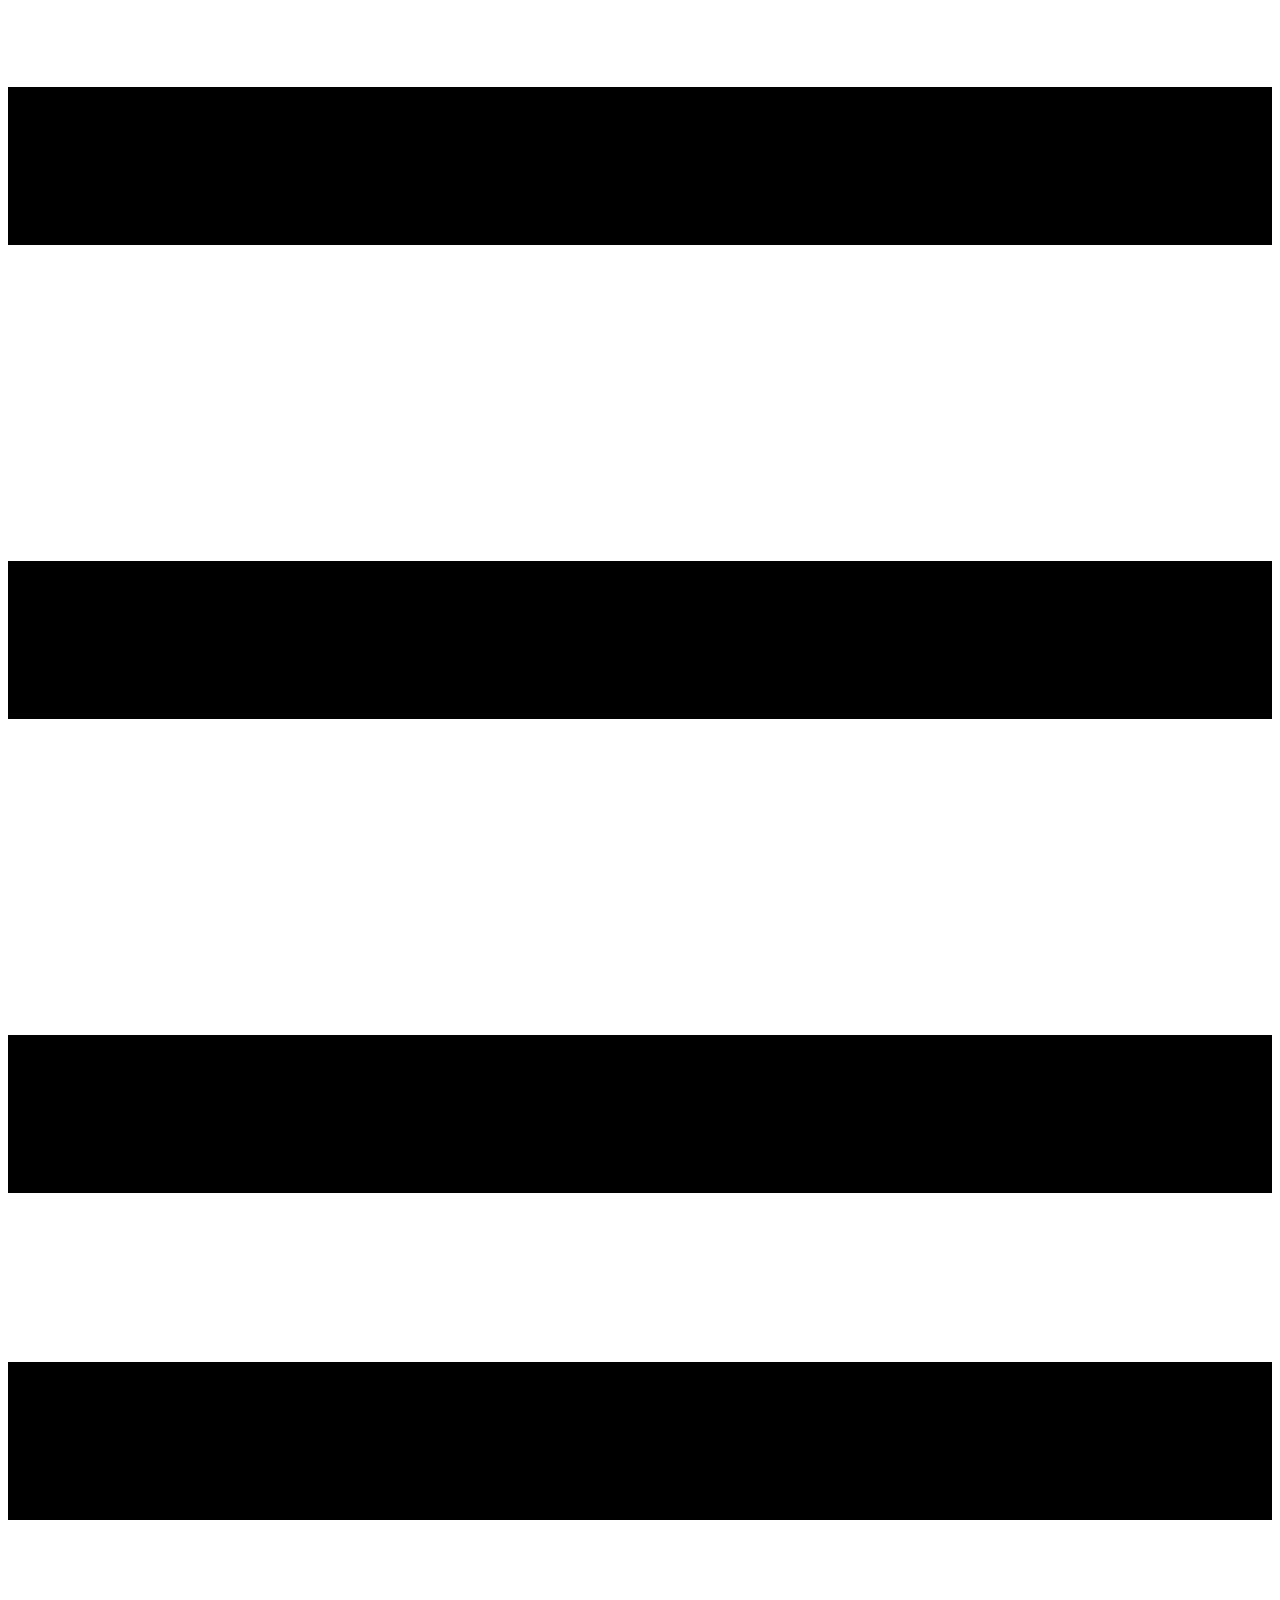
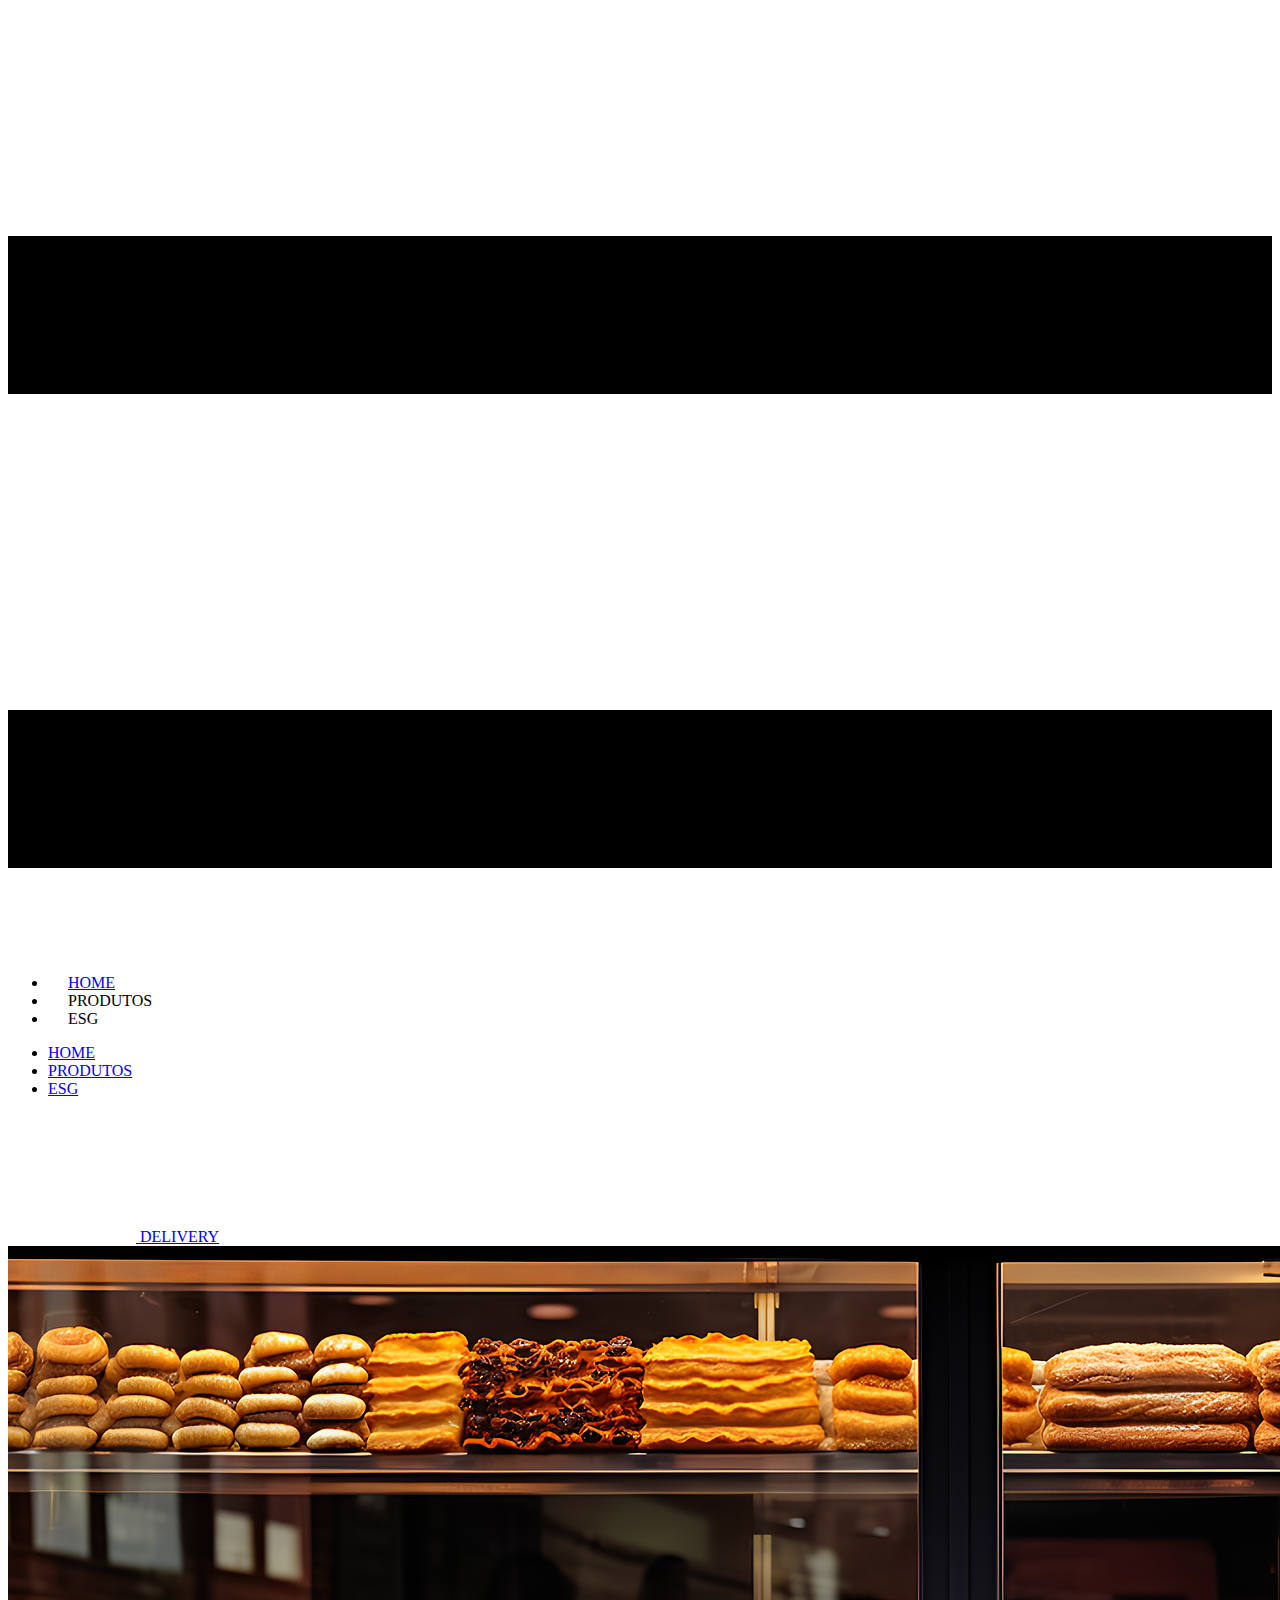
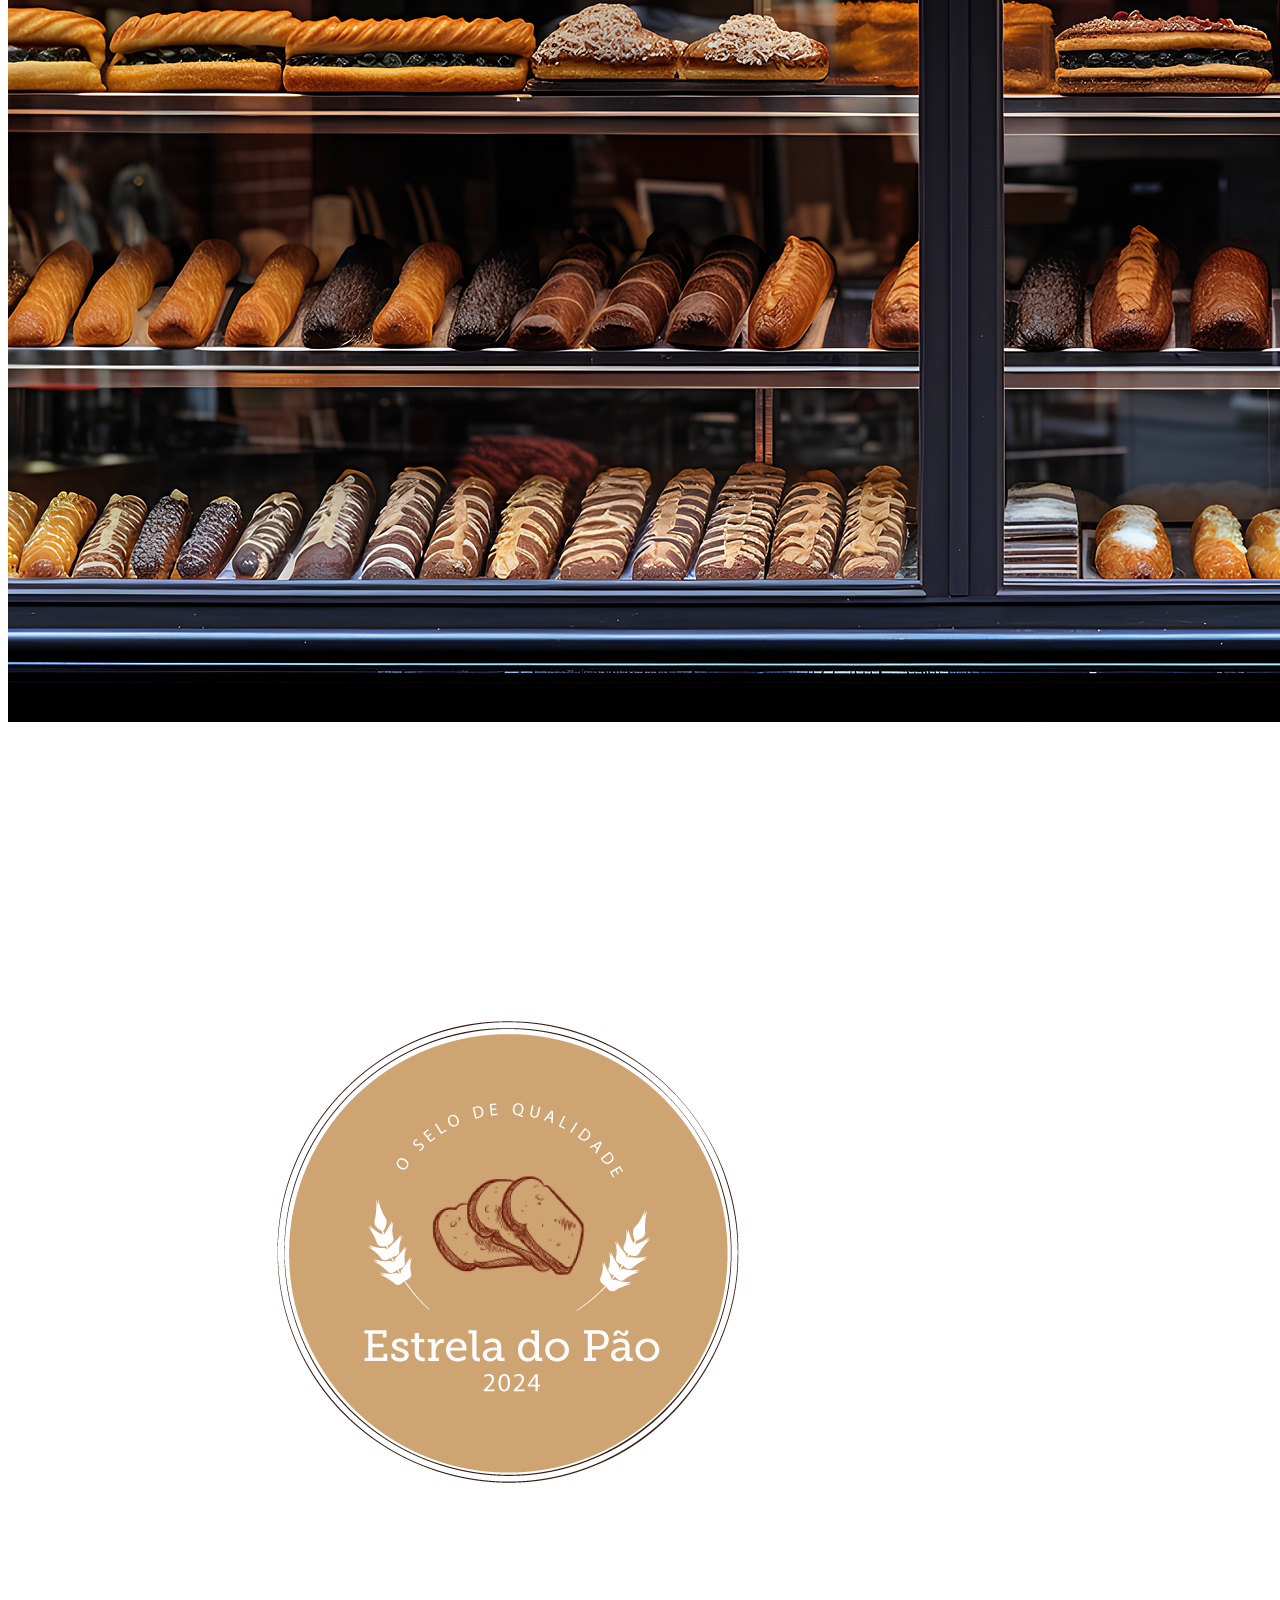
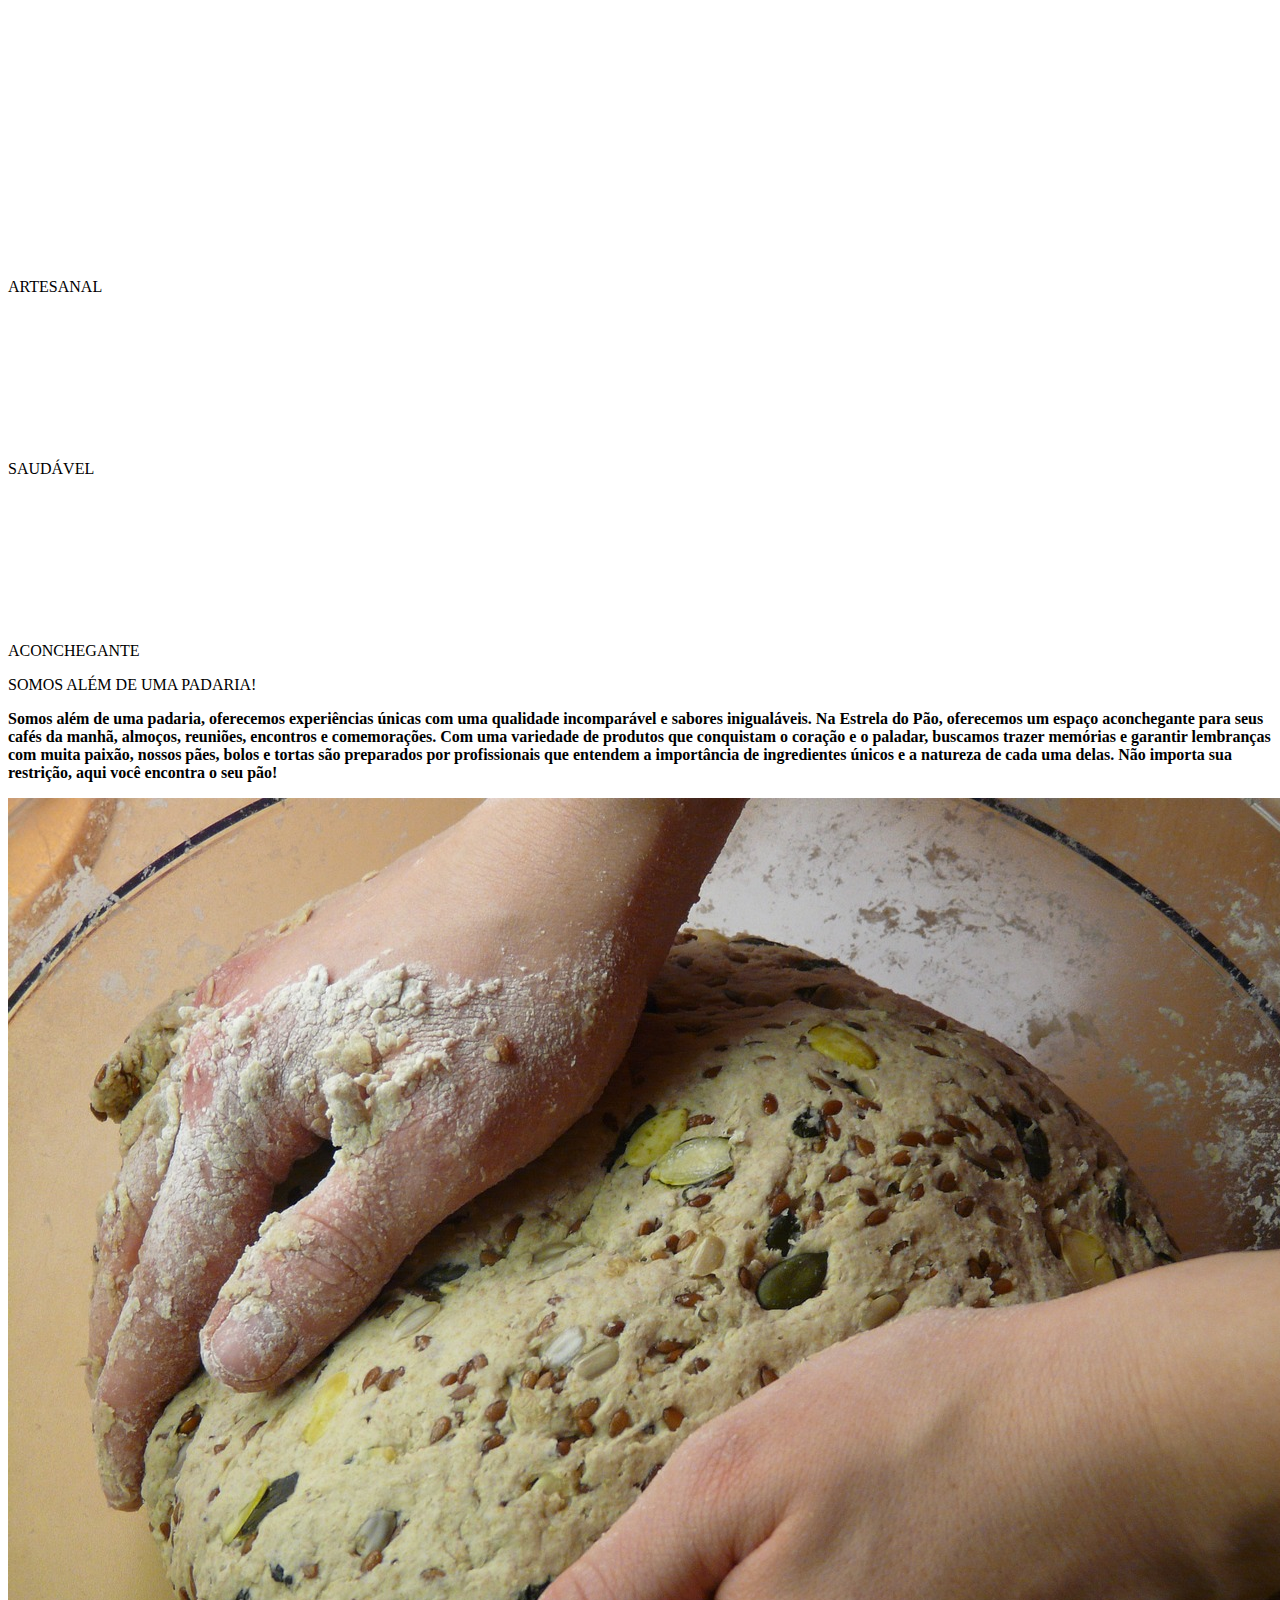
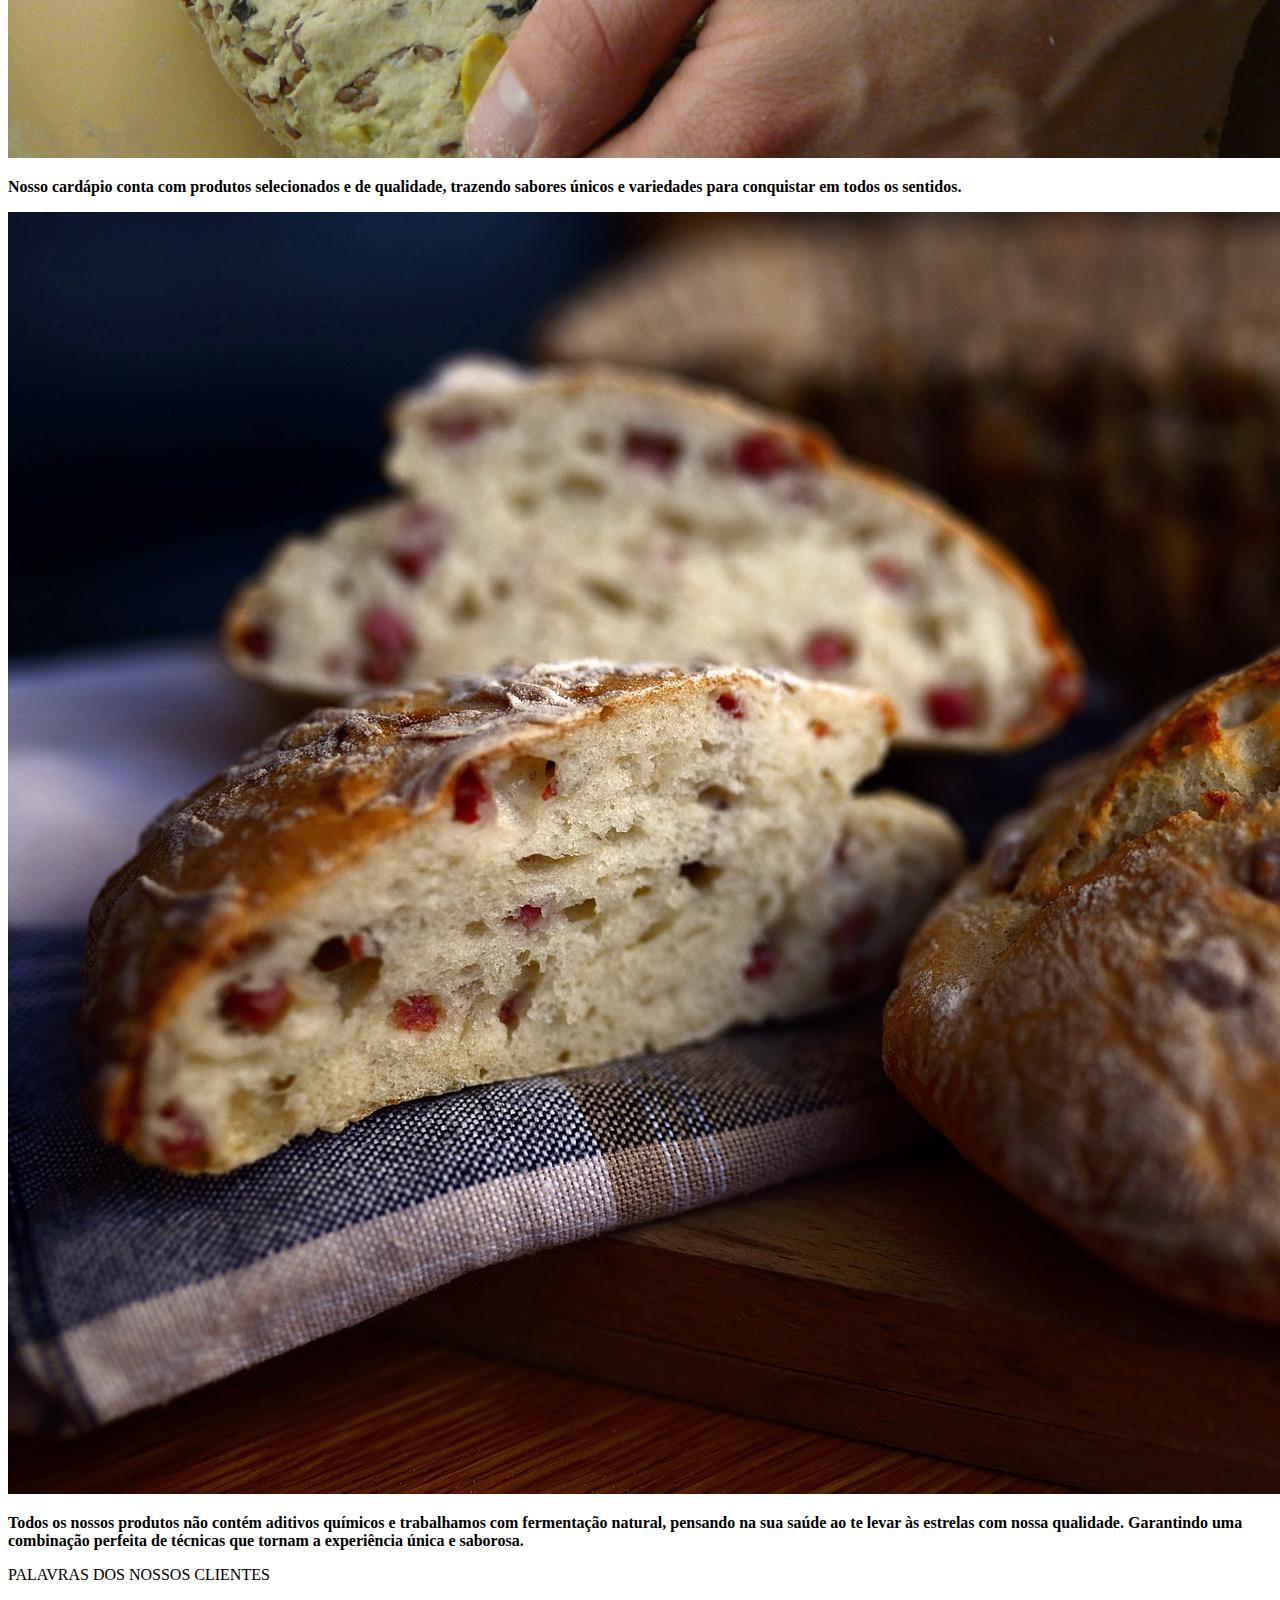
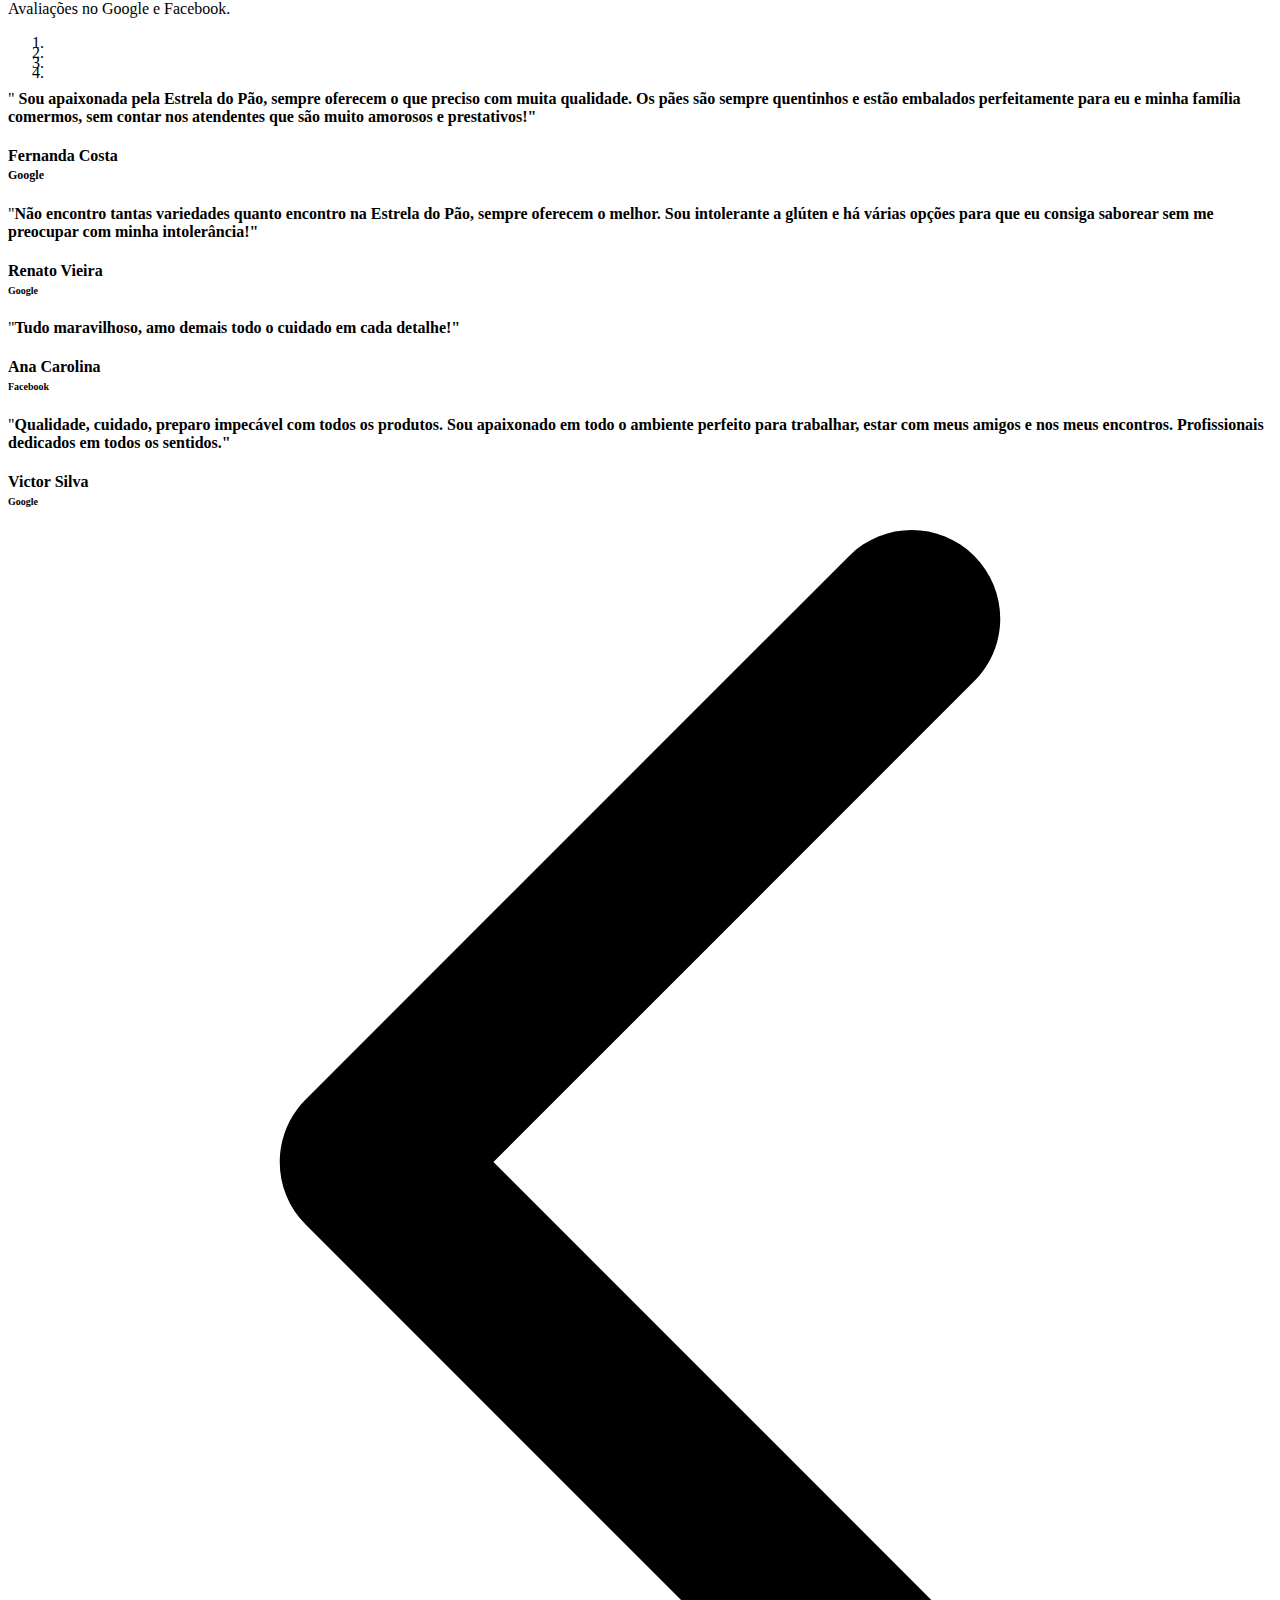
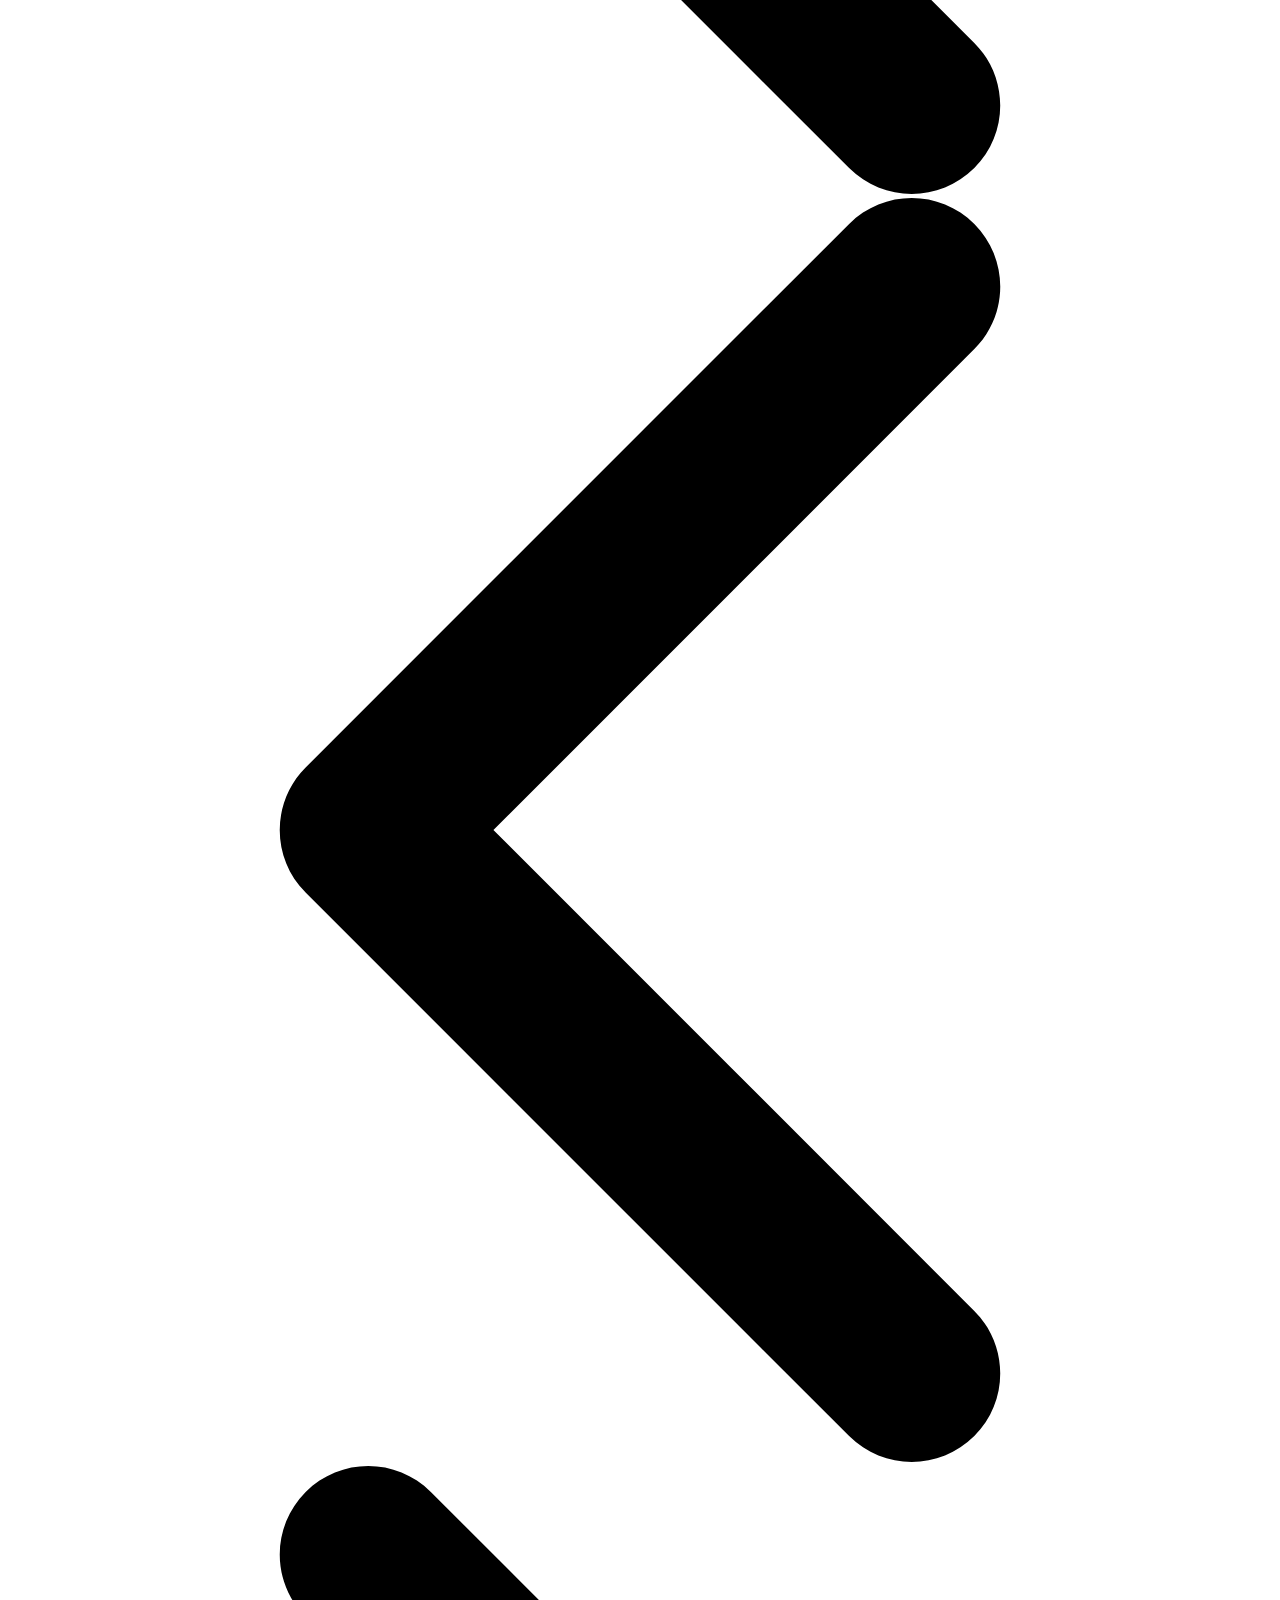
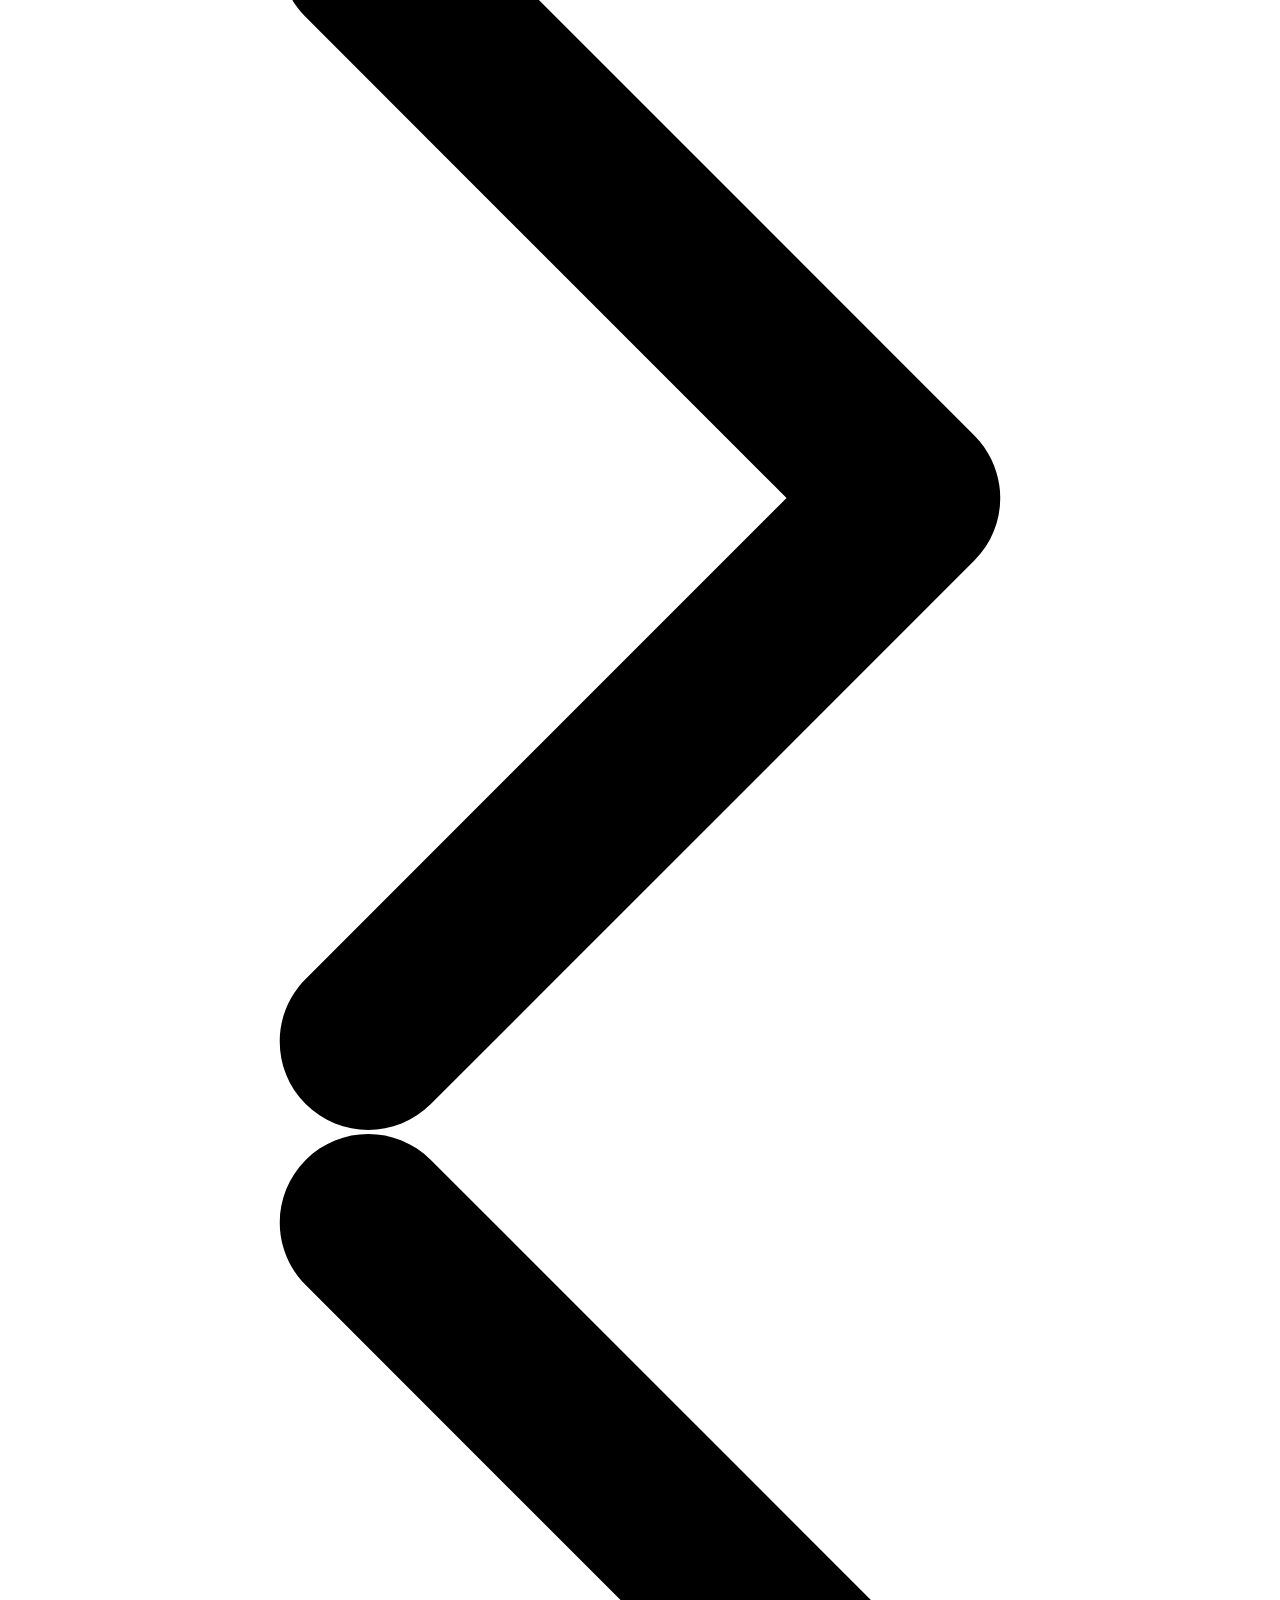
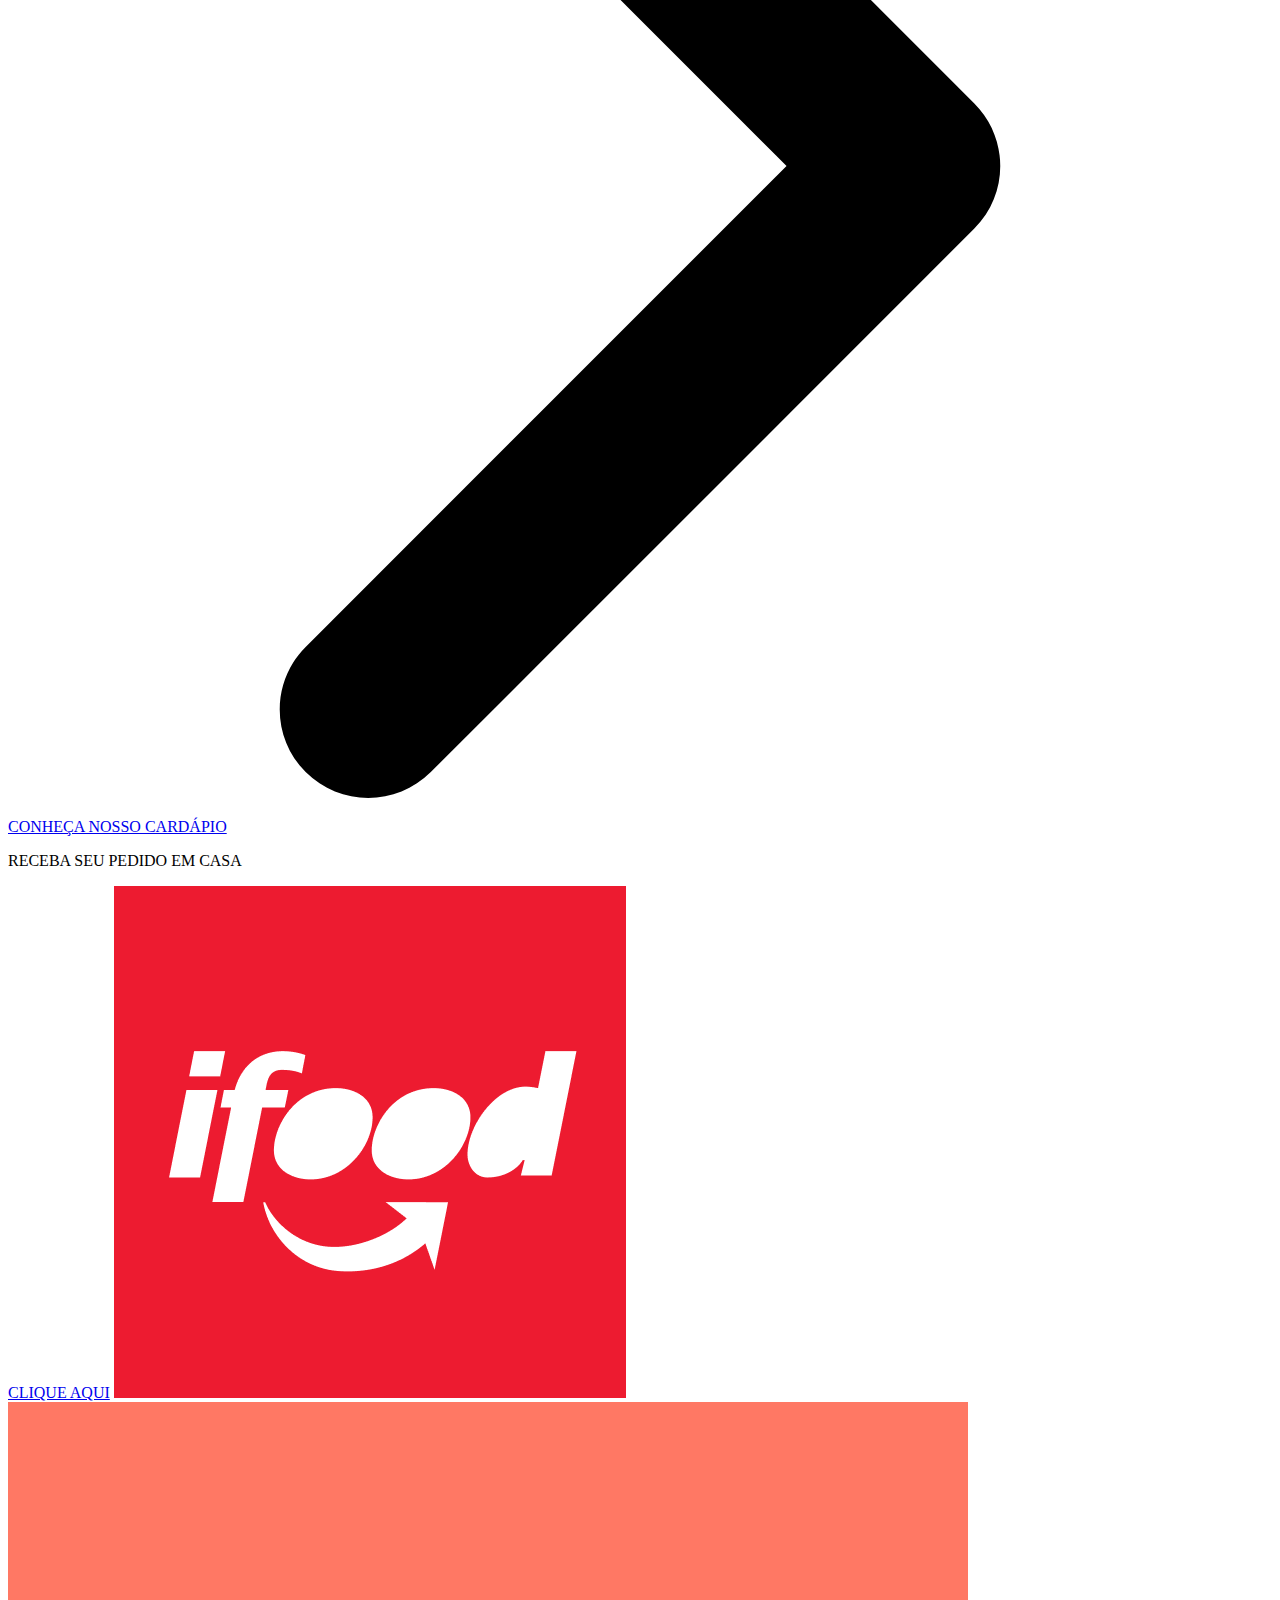
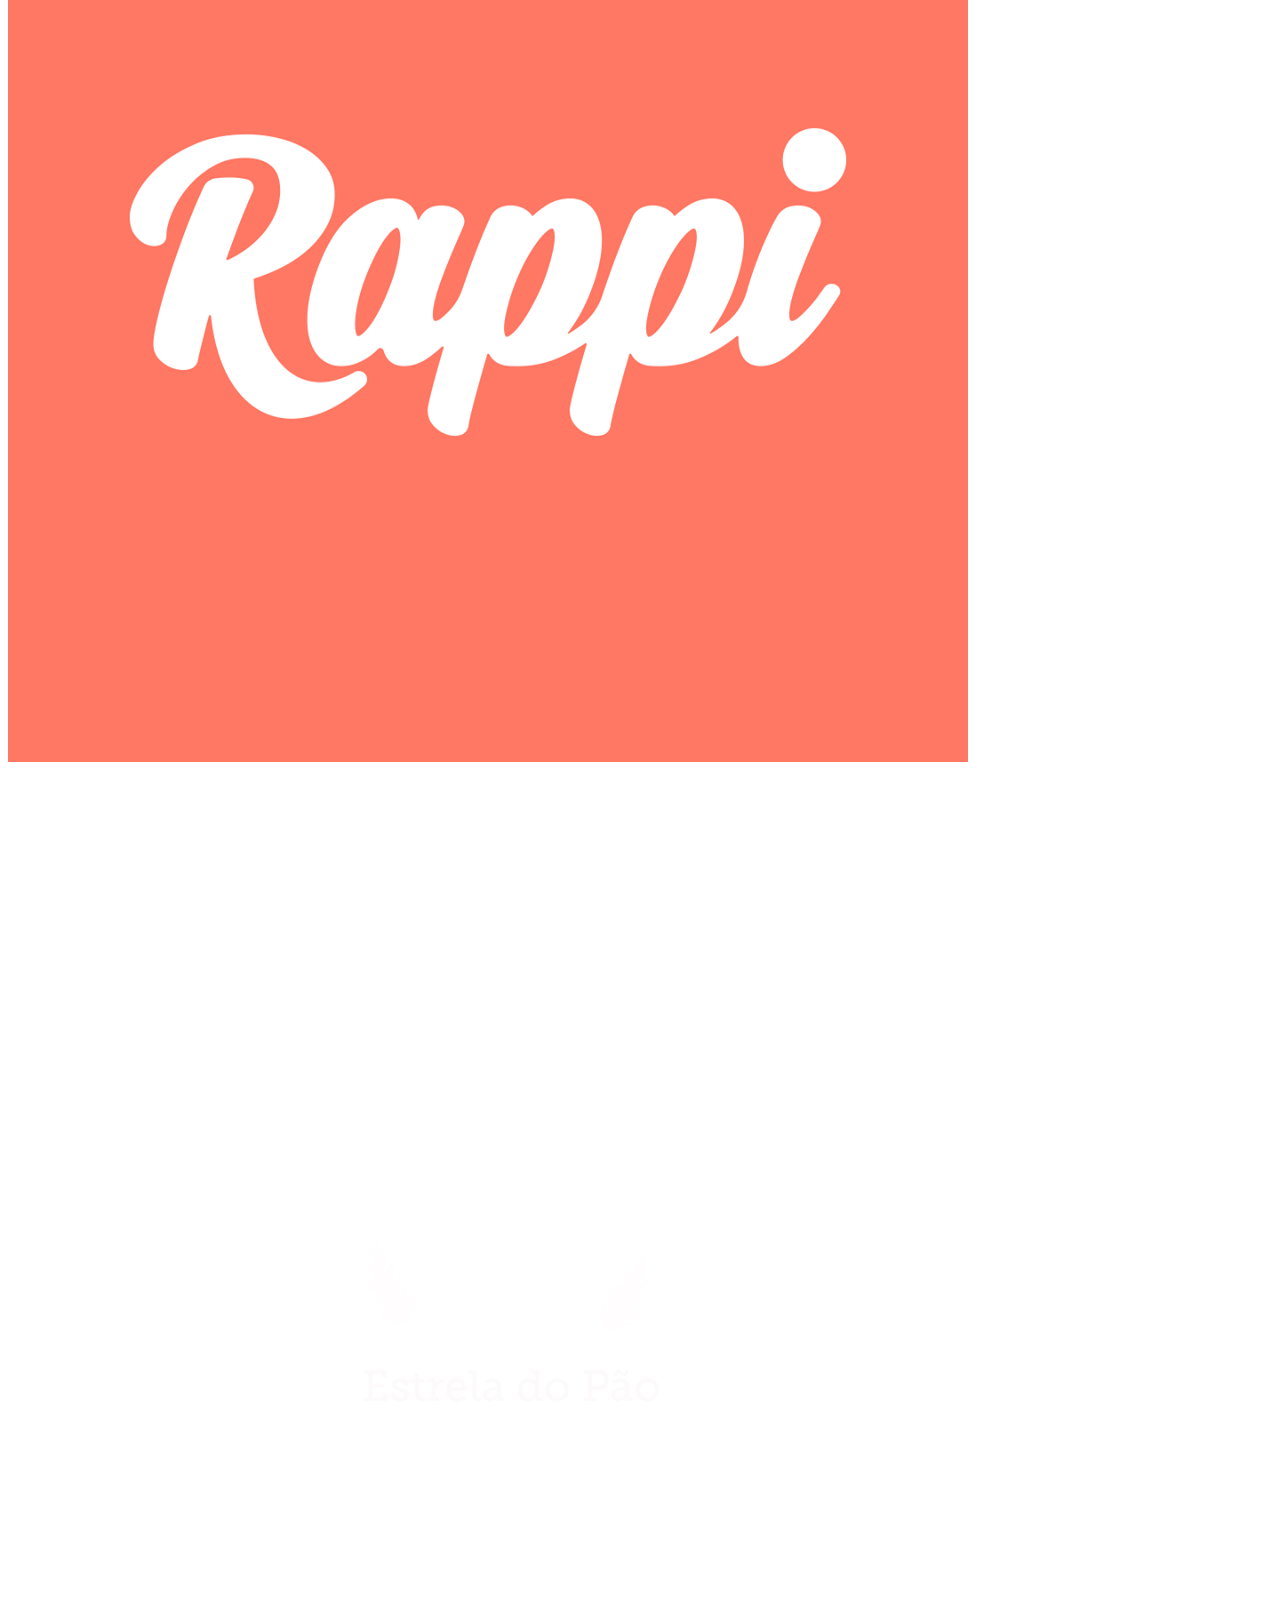
==== index.html @ eae74246 "ajuste da v2" ====
<!DOCTYPE html>
<html style="font-size: 16px;" lang="pt"><head>

<!-- Google tag (gtag.js) -->
<script async src="https://www.googletagmanager.com/gtag/js?id=G-VJBK2ZKETP"></script>
<script>
  window.dataLayer = window.dataLayer || [];
  function gtag(){dataLayer.push(arguments);}
  gtag('js', new Date());

  gtag('config', 'G-VJBK2ZKETP');
</script>

    <meta name="viewport" content="width=device-width, initial-scale=1.0">
    <meta charset="utf-8">
    <meta name="keywords" content="Estrela do Pão, Padaria, Padaria Artesanal">
    <meta name="description" content="Somos além de uma padaria, oferecemos experiências únicas com uma qualidade incomparável e sabores inigualáveis.">
    <meta property="og:title" content="Estrela do Pão">
    <meta property="og:description" content="Somos além de uma padaria, oferecemos experiências únicas com uma qualidade incomparável e sabores inigualáveis.">
    <meta property="og:image" content="images/IMG_5976.PNG">
    <title>Página Inicial - Estrela do Pão</title>
    <link rel="stylesheet" href="nicepage.css" media="screen">
<link rel="stylesheet" href="Página-Inicial.css" media="screen">
    <script class="u-script" type="text/javascript" src="jquery.js" defer=""></script>
    <script class="u-script" type="text/javascript" src="nicepage.js" defer=""></script>
    <link id="u-theme-google-font" rel="stylesheet" href="https://fonts.googleapis.com/css?family=Roboto:100,100i,300,300i,400,400i,500,500i,700,700i,900,900i|Open+Sans:300,300i,400,400i,500,500i,600,600i,700,700i,800,800i">
    
    
    
    
    
    
    
    
    
    <script type="application/ld+json">{
		"@context": "http://schema.org",
		"@type": "Organization",
		"name": "Site1",
		"sameAs": [
				"https://facebook.com/name",
				"https://twitter.com/name",
				"https://instagram.com/name"
		]
}</script>
    <meta name="theme-color" content="#478ac9">
    <meta name="twitter:site" content="@">
    <meta name="twitter:card" content="summary_large_image">
    <meta name="twitter:title" content="Página Inicial - Estrela do Pão">
    <meta name="twitter:description" content="Site1">
    <meta property="og:type" content="website">
  <meta data-intl-tel-input-cdn-path="intlTelInput/"></head>
  <body data-home-page="Página-Inicial.html" data-home-page-title="Página Inicial" data-path-to-root="./" data-include-products="false" class="u-body u-overlap u-xl-mode" data-lang="pt"><header class="u-clearfix u-header u-header" id="sec-1e38"><div class="u-clearfix u-sheet u-sheet-1">
        <nav class="u-menu u-menu-one-level u-offcanvas u-menu-1" data-responsive-from="SM">
          <div class="menu-collapse" style="font-size: 1rem; letter-spacing: 0px; font-weight: 500;">
            <a class="u-button-style u-custom-active-border-color u-custom-active-color u-custom-border u-custom-border-color u-custom-borders u-custom-color u-custom-hover-border-color u-custom-hover-color u-custom-left-right-menu-spacing u-custom-padding-bottom u-custom-text-active-color u-custom-text-color u-custom-text-hover-color u-custom-top-bottom-menu-spacing u-nav-link u-text-active-palette-1-base u-text-custom-color-3 u-text-hover-palette-2-base" href="#" style="padding: 8px 0px; font-size: calc(1em + 28px);">
              <svg class="u-svg-link" viewBox="0 0 24 24"><use xmlns:xlink="http://www.w3.org/1999/xlink" xlink:href="#menu-hamburger"></use></svg>
              <svg class="u-svg-content" version="1.1" id="menu-hamburger" viewBox="0 0 16 16" x="0px" y="0px" xmlns:xlink="http://www.w3.org/1999/xlink" xmlns="http://www.w3.org/2000/svg"><g><rect y="1" width="16" height="2"></rect><rect y="7" width="16" height="2"></rect><rect y="13" width="16" height="2"></rect>
</g></svg>
            </a>
          </div>
          <div class="u-custom-menu u-nav-container">
            <ul class="u-nav u-spacing-2 u-unstyled u-nav-1"><li class="u-nav-item"><a class="u-active-custom-color-3 u-border-active-grey-90 u-border-hover-grey-50 u-button-style u-hover-palette-5-light-2 u-nav-link u-text-active-black u-text-grey-90 u-text-hover-grey-90 u-white" href="Página-Inicial.html" style="padding: 10px 20px;">HOME</a>
</li><li class="u-nav-item"><a class="u-active-custom-color-3 u-border-active-grey-90 u-border-hover-grey-50 u-button-style u-hover-palette-5-light-2 u-nav-link u-text-active-black u-text-grey-90 u-text-hover-grey-90 u-white" style="padding: 10px 20px;">PRODUTOS</a>
</li><li class="u-nav-item"><a class="u-active-custom-color-3 u-border-active-grey-90 u-border-hover-grey-50 u-button-style u-hover-palette-5-light-2 u-nav-link u-text-active-black u-text-grey-90 u-text-hover-grey-90 u-white" style="padding: 10px 2px 10px 20px;">ESG</a>
</li></ul>
          </div>
          <div class="u-custom-menu u-nav-container-collapse">
            <div class="u-container-style u-custom-color-3 u-inner-container-layout u-sidenav">
              <div class="u-inner-container-layout u-sidenav-overflow">
                <div class="u-menu-close"></div>
                <ul class="u-align-center-lg u-align-center-md u-align-center-xl u-align-left-sm u-align-left-xs u-nav u-popupmenu-items u-unstyled u-nav-2"><li class="u-nav-item"><a class="u-button-style u-nav-link" href="Página-Inicial.html">HOME</a>
</li><li class="u-nav-item"><a class="u-button-style u-nav-link" href="Produtos.html">PRODUTOS</a>
</li><li class="u-nav-item"><a class="u-button-style u-nav-link" href="ESG.html">ESG</a>
</li></ul>
              </div>
            </div>
            <div class="u-black u-menu-overlay u-opacity u-opacity-40"></div>
          </div>
        </nav>
        <a href="tel:+12345678910" class="u-active-custom-color-4 u-align-center u-border-none u-btn u-button-style u-hover-custom-color-4 u-palette-2-base u-text-active-white u-btn-1"><span class="u-file-icon u-icon u-text-white"><img src="images/5637217-6e80303e.png" alt=""></span>&nbsp;DELIVERY 
        </a>
        <div class="u-hidden-sm u-hidden-xs u-image u-image-circle u-image-contain u-preserve-proportions u-image-1" alt="" data-image-width="1000" data-image-height="1000"></div>
      </div></header>
    <section class="u-clearfix u-valign-middle-xl u-section-1" id="carousel_274c">
      <div class="data-layout-selected u-clearfix u-expanded-width u-layout-wrap u-layout-wrap-1">
        <div class="u-layout">
          <div class="u-layout-row">
            <div class="u-container-style u-layout-cell u-left-cell u-size-60 u-layout-cell-1">
              <div class="u-container-layout u-valign-bottom-sm u-valign-bottom-xs u-container-layout-1">
                <img class="custom-expanded u-expanded-width-xl u-image u-image-1" src="images/commercial-8192681_1920.png" data-image-width="1920" data-image-height="1076" alt="Vitrine da Estrela do Pão">
                <img class="u-image u-image-contain u-image-default u-preserve-proportions u-image-2" src="images/IMG_5976.PNG?rand=1ea8" alt="" data-image-width="1000" data-image-height="1000">
              </div>
            </div>
          </div>
        </div>
      </div>
    </section>
    <section class="u-clearfix u-palette-5-dark-3 u-section-2" id="sec-db1c">
      <div class="u-clearfix u-sheet u-valign-middle-md u-valign-middle-sm u-valign-middle-xs u-valign-top-xl u-sheet-1">
        <div class="u-expanded-width-md u-expanded-width-sm u-expanded-width-xs u-layout-grid u-list u-list-1">
          <div class="u-repeater u-repeater-1">
            <div class="u-align-center u-container-style u-list-item u-repeater-item">
              <div class="u-container-layout u-similar-container u-container-layout-1"><span class="u-custom-item u-file-icon u-hover-palette-2-base u-icon u-text-white u-icon-1"><img src="images/5.png" alt=""></span>
                <p class="u-hover-feature u-small-text u-text u-text-variant u-text-1">ARTESANAL </p>
              </div>
            </div>
            <div class="u-align-center u-container-style u-list-item u-repeater-item">
              <div class="u-container-layout u-similar-container u-container-layout-2"><span class="u-border-palette-3-dark-1 u-custom-item u-file-icon u-icon u-text-white u-icon-2"><img src="images/6.png" alt=""></span>
                <p class="u-hover-feature u-small-text u-text u-text-variant u-text-2">SAUDÁVEL</p>
              </div>
            </div>
            <div class="u-align-center u-container-style u-list-item u-repeater-item">
              <div class="u-container-layout u-similar-container u-container-layout-3"><span class="u-border-palette-3-dark-1 u-custom-item u-file-icon u-icon u-text-white u-icon-3"><img src="images/7.png" alt=""></span>
                <p class="u-hover-feature u-small-text u-text u-text-variant u-text-3">ACONCHEGANTE</p>
              </div>
            </div>
          </div>
        </div>
      </div>
      
      
      
    </section>
    <section class="u-clearfix u-custom-color-5 u-section-3" id="carousel_6415">
      <div class="u-clearfix u-sheet u-sheet-1">
        <div class="data-layout-selected u-clearfix u-expanded-width u-gutter-0 u-layout-wrap u-layout-wrap-1">
          <div class="u-layout">
            <div class="u-layout-row">
              <div class="u-align-center-sm u-align-center-xs u-align-left-md u-container-style u-layout-cell u-left-cell u-size-16 u-layout-cell-1">
                <div class="u-container-layout u-container-layout-1">
                  <p class="u-small-text u-text u-text-variant u-text-1">SOMOS ALÉM DE UMA PADARIA! </p>
                </div>
              </div>
              <div class="u-align-justify u-container-style u-layout-cell u-right-cell u-size-44 u-layout-cell-2">
                <div class="u-container-layout u-container-layout-2">
                  <p class="u-text u-text-2"><b>Somos além de uma padaria, oferecemos experiências únicas com uma qualidade incomparável e sabores inigualáveis. Na Estrela do Pão, oferecemos um espaço aconchegante para seus cafés da manhã, almoços, reuniões, encontros e comemorações. Com uma variedade de produtos que conquistam o coração e o paladar, buscamos trazer memórias e garantir lembranças com muita paixão, nossos pães, bolos e tortas são preparados por profissionais que entendem a importância de ingredientes únicos e a natureza de cada uma delas. Não importa sua restrição, aqui você encontra o seu pão!&nbsp;<br></b>
                  </p>
                </div>
              </div>
            </div>
          </div>
        </div>
      </div>
    </section>
    <section class="u-clearfix u-palette-5-dark-3 u-section-4" id="carousel_d76a">
      <div class="u-clearfix u-sheet u-sheet-1">
        <div class="data-layout-selected u-clearfix u-expanded-width-sm u-expanded-width-xs u-gutter-20 u-layout-wrap u-layout-wrap-1">
          <div class="u-layout">
            <div class="u-layout-row">
              <div class="u-align-justify u-container-style u-layout-cell u-right-cell u-size-20 u-layout-cell-1">
                <div class="u-container-layout">
                  <img class="custom-expanded u-expanded-width-lg u-expanded-width-md u-expanded-width-sm u-expanded-width-xl u-image u-image-1" src="images/loaf-49598_1280.jpg" data-image-width="1280" data-image-height="960" alt="Pão artesanal sendo preparado" data-animation-name="fadeIn" data-animation-duration="1000" data-animation-delay="0">
                  <p class="u-text u-text-1" data-animation-name="fadeIn" data-animation-duration="1000" data-animation-delay="0"><b>Nosso cardápio conta com produtos selecionados e de qualidade, trazendo sabores únicos e variedades para conquistar em todos os sentidos.&nbsp;&nbsp;</b>
                  </p>
                </div>
              </div>
              <div class="u-container-style u-layout-cell u-size-20 u-layout-cell-2">
                <div class="u-container-layout">
                  <img class="custom-expanded u-expanded-width-lg u-expanded-width-md u-expanded-width-sm u-expanded-width-xl u-image u-image-2" src="images/bread-6071438_1920.jpg" data-image-width="1920" data-image-height="1282" alt="Pão artesanal recem assado" data-animation-name="fadeIn" data-animation-duration="1000" data-animation-delay="0">
                </div>
              </div>
              <div class="u-align-justify u-container-style u-layout-cell u-left-cell u-size-20 u-layout-cell-3">
                <div class="u-container-layout u-container-layout-3">
                  <p class="u-text u-text-2" data-animation-name="fadeIn" data-animation-duration="1000" data-animation-delay="0"><b>Todos os nossos produtos não contém aditivos químicos e trabalhamos com fermentação natural, pensando na sua saúde ao te levar às estrelas com nossa qualidade. Garantindo uma combinação perfeita de técnicas que tornam a experiência única e saborosa.</b>
                  </p>
                </div>
              </div>
            </div>
          </div>
        </div>
      </div>
    </section>
    <section class="u-clearfix u-valign-middle-sm u-valign-middle-xs u-white u-section-5" id="carousel_0239">
      <div class="custom-expanded data-layout-selected u-clearfix u-layout-wrap u-layout-wrap-1">
        <div class="u-layout">
          <div class="u-layout-row">
            <div class="u-align-center u-container-style u-layout-cell u-right-cell u-size-40 u-layout-cell-1">
              <div class="u-container-layout u-container-layout-1">
                <p class="u-small-text u-text u-text-variant u-text-1"> PALAVRAS DOS NOSSOS CLIENTES</p>
                <p class="u-small-text u-text u-text-custom-color-3 u-text-variant u-text-2"> Avaliações no Google e Facebook.</p>
                <div id="carousel-9974" data-interval="5000" data-u-ride="carousel" class="custom-expanded u-carousel u-slider u-slider-1">
                  <ol class="u-absolute-hcenter u-carousel-indicators u-carousel-indicators-1">
                    <li data-u-target="#carousel-9974" class="u-active u-grey-30 u-shape-circle" data-u-slide-to="0" style="width: 10px; height: 10px;"></li>
                    <li data-u-target="#carousel-9974" class="u-grey-30 u-shape-circle" data-u-slide-to="1" style="width: 10px; height: 10px;"></li>
                    <li data-u-target="#carousel-9974" class="u-grey-30 u-shape-circle" data-u-slide-to="2" style="width: 10px; height: 10px;"></li>
                    <li data-u-target="#carousel-9974" class="u-grey-30 u-shape-circle" data-u-slide-to="3" style="width: 10px; height: 10px;"></li>
                  </ol>
                  <div class="u-carousel-inner" role="listbox">
                    <div class="u-active u-align-center u-carousel-item u-container-style u-slide">
                      <div class="u-container-layout u-valign-top u-container-layout-2">
                        <p class="u-large-text u-text u-text-variant u-text-3">" <b>Sou apaixonada pela Estrela do Pão, sempre oferecem o que preciso com muita qualidade. Os pães são sempre quentinhos e estão embalados perfeitamente para eu e minha família comermos, sem contar nos atendentes que são muito amorosos e prestativos!"</b>
                        </p>
                        <h4 class="u-text u-text-default u-text-4">Fernanda Costa<br>
                          <span style="font-size: 0.75rem;">Google</span>
                        </h4>
                      </div>
                    </div>
                    <div class="u-align-center u-carousel-item u-container-style u-slide">
                      <div class="u-container-layout u-valign-top u-container-layout-3">
                        <p class="u-large-text u-text u-text-variant u-text-5"> "<b>Não encontro tantas variedades quanto encontro na Estrela do Pão, sempre oferecem o melhor. Sou intolerante a glúten e há várias opções para que eu consiga saborear sem me preocupar com minha intolerância!"</b>
                        </p>
                        <h4 class="u-text u-text-default u-text-6">Renato Vieira<br>
                          <span style="font-size: 0.625rem;">Google</span>
                          <br>
                        </h4>
                      </div>
                    </div>
                    <div class="u-align-center u-carousel-item u-container-style u-slide">
                      <div class="u-container-layout u-container-layout-4">
                        <p class="u-large-text u-text u-text-variant u-text-7">"<b>Tudo maravilhoso, amo demais todo o cuidado em cada detalhe!"</b>
                        </p>
                        <h4 class="u-text u-text-default u-text-8">Ana Carolina<br>
                          <span style="font-size: 0.625rem;">Facebook</span>
                          <br>
                        </h4>
                      </div>
                    </div>
                    <div class="u-align-center u-carousel-item u-container-style u-slide">
                      <div class="u-container-layout u-valign-top u-container-layout-5">
                        <p class="u-large-text u-text u-text-variant u-text-9">"<b>Qualidade, cuidado, preparo impecável com todos os produtos. Sou apaixonado em todo o ambiente perfeito para trabalhar, estar com meus amigos e nos meus encontros. Profissionais dedicados em todos os sentidos."</b>
                        </p>
                        <h4 class="u-text u-text-default u-text-10">Victor Silva<br>
                          <span style="font-size: 0.625rem;">Google</span>
                          <br>
                        </h4>
                      </div>
                    </div>
                  </div>
                  <a class="u-absolute-vcenter u-carousel-control u-carousel-control-prev u-grey-70 u-hidden-xs u-icon-circle u-spacing-10 u-carousel-control-1" href="#carousel-9974" role="button" data-u-slide="prev">
                    <span aria-hidden="true">
                      <svg viewBox="0 0 451.847 451.847"><path d="M97.141,225.92c0-8.095,3.091-16.192,9.259-22.366L300.689,9.27c12.359-12.359,32.397-12.359,44.751,0
c12.354,12.354,12.354,32.388,0,44.748L173.525,225.92l171.903,171.909c12.354,12.354,12.354,32.391,0,44.744
c-12.354,12.365-32.386,12.365-44.745,0l-194.29-194.281C100.226,242.115,97.141,234.018,97.141,225.92z"></path></svg>
                    </span>
                    <span class="sr-only">
                      <svg viewBox="0 0 451.847 451.847"><path d="M97.141,225.92c0-8.095,3.091-16.192,9.259-22.366L300.689,9.27c12.359-12.359,32.397-12.359,44.751,0
c12.354,12.354,12.354,32.388,0,44.748L173.525,225.92l171.903,171.909c12.354,12.354,12.354,32.391,0,44.744
c-12.354,12.365-32.386,12.365-44.745,0l-194.29-194.281C100.226,242.115,97.141,234.018,97.141,225.92z"></path></svg>
                    </span>
                  </a>
                  <a class="u-absolute-vcenter u-carousel-control u-carousel-control-next u-grey-70 u-hidden-xs u-icon-circle u-spacing-10 u-carousel-control-2" href="#carousel-9974" role="button" data-u-slide="next">
                    <span aria-hidden="true">
                      <svg viewBox="0 0 451.846 451.847"><path d="M345.441,248.292L151.154,442.573c-12.359,12.365-32.397,12.365-44.75,0c-12.354-12.354-12.354-32.391,0-44.744
L278.318,225.92L106.409,54.017c-12.354-12.359-12.354-32.394,0-44.748c12.354-12.359,32.391-12.359,44.75,0l194.287,194.284
c6.177,6.18,9.262,14.271,9.262,22.366C354.708,234.018,351.617,242.115,345.441,248.292z"></path></svg>
                    </span>
                    <span class="sr-only">
                      <svg viewBox="0 0 451.846 451.847"><path d="M345.441,248.292L151.154,442.573c-12.359,12.365-32.397,12.365-44.75,0c-12.354-12.354-12.354-32.391,0-44.744
L278.318,225.92L106.409,54.017c-12.354-12.359-12.354-32.394,0-44.748c12.354-12.359,32.391-12.359,44.75,0l194.287,194.284
c6.177,6.18,9.262,14.271,9.262,22.366C354.708,234.018,351.617,242.115,345.441,248.292z"></path></svg>
                    </span>
                  </a>
                </div>
              </div>
            </div>
            <div class="u-container-style u-hidden-sm u-hidden-xs u-image u-layout-cell u-left-cell u-size-20 u-image-1" data-image-width="1280" data-image-height="853" data-animation-name="fadeIn" data-animation-duration="1000" data-animation-delay="0">
              <div class="u-container-layout"></div>
            </div>
          </div>
        </div>
      </div>
    </section>
    <section class="u-clearfix u-image u-shading u-section-6" id="carousel_6bb7" data-image-width="1280" data-image-height="877">
      <div class="u-clearfix u-sheet u-sheet-1">
        <div class="u-absolute-hcenter u-border-3 u-border-white u-hidden-xs u-line u-line-vertical u-line-1"></div>
        <p class="u-align-center u-small-text u-text u-text-variant u-text-1">
          <a class="u-active-none u-border-none u-btn u-button-link u-button-style u-hover-none u-none u-text-white u-btn-1" href="#">CONHEÇA NOSSO CARDÁPIO</a>
        </p>
        <p class="u-align-center u-small-text u-text u-text-variant u-text-2">RECEBA SEU PEDIDO EM CASA </p>
        <a href="https://nicepage.com/website-design" class="u-active-custom-color-4 u-border-none u-btn u-btn-round u-button-style u-hover-custom-color-3 u-radius u-text-active-white u-text-black u-text-hover-white u-white u-btn-2">CLIQUE AQUI</a>
        <img class="u-hover-feature u-image u-image-default u-preserve-proportions u-image-1" src="images/iFood-amplia-apoio-aos-entregadores-e-reforca-iniciativas-de-transparencia.png" alt="LOGO IFOOD" data-image-width="512" data-image-height="512">
        <img class="u-hover-feature u-image u-image-default u-preserve-proportions u-image-2" src="images/Rappi_backgr_logo.png" alt="LOGO RAPPI" data-image-width="960" data-image-height="960">
      </div>
      
      
    </section>
    <section class="u-clearfix u-section-7" id="carousel_a7d0"></section>
    <style class="u-overlap-style">.u-overlap:not(.u-sticky-scroll) .u-header {
background-color: #ffffff !important
}</style>
    
    
    
    <footer class="u-align-center u-clearfix u-footer u-grey-80 u-footer" id="sec-c714"><div class="u-clearfix u-sheet u-sheet-1">
        <img class="u-image u-image-contain u-image-round u-preserve-proportions u-radius u-image-1" alt="" data-image-width="1000" data-image-height="1000" src="images/IMG_5977.PNG">
        <div class="u-social-icons u-spacing-10 u-social-icons-1">
          <a class="u-social-url" title="facebook" target="_blank" href="https://facebook.com/name"><span class="u-icon u-social-facebook u-social-icon u-text-white u-icon-1"><svg class="u-svg-link" preserveAspectRatio="xMidYMin slice" viewBox="0 0 112 112" style=""><use xmlns:xlink="http://www.w3.org/1999/xlink" xlink:href="#svg-3b12"></use></svg><svg class="u-svg-content" viewBox="0 0 112 112" x="0" y="0" id="svg-3b12"><path fill="currentColor" d="M75.5,28.8H65.4c-1.5,0-4,0.9-4,4.3v9.4h13.9l-1.5,15.8H61.4v45.1H42.8V58.3h-8.8V42.4h8.8V32.2
c0-7.4,3.4-18.8,18.8-18.8h13.8v15.4H75.5z"></path></svg></span>
          </a>
          <a class="u-social-url" title="twitter" target="_blank" href="https://twitter.com/name"><span class="u-icon u-social-icon u-social-twitter u-text-white u-icon-2"><svg class="u-svg-link" preserveAspectRatio="xMidYMin slice" viewBox="0 0 112.2 112.2" style=""><use xmlns:xlink="http://www.w3.org/1999/xlink" xlink:href="#svg-54c3"></use></svg><svg class="u-svg-content" viewBox="0 0 112.2 112.2" x="0px" y="0px" id="svg-54c3"><path d="M67.1,49.1L98.6,16h-12L62,42L43.2,16H11l32.8,45.2L11,96h11.6l26.3-27.7L69.1,96H101L67.1,49.1z M55,61.9l-5.1-7L27.5,24.4
	h11.4l17.3,23.8l5.1,7.1l23.4,32.2H73.8L55,61.9z"></path></svg></span>
          </a>
          <a class="u-social-url" title="instagram" target="_blank" href="https://instagram.com/name"><span class="u-icon u-social-icon u-social-instagram u-text-white u-icon-3"><svg class="u-svg-link" preserveAspectRatio="xMidYMin slice" viewBox="0 0 112 112" style=""><use xmlns:xlink="http://www.w3.org/1999/xlink" xlink:href="#svg-e8c1"></use></svg><svg class="u-svg-content" viewBox="0 0 112 112" x="0" y="0" id="svg-e8c1"><path fill="currentColor" d="M55.9,32.9c-12.8,0-23.2,10.4-23.2,23.2s10.4,23.2,23.2,23.2s23.2-10.4,23.2-23.2S68.7,32.9,55.9,32.9z
	 M55.9,69.4c-7.4,0-13.3-6-13.3-13.3c-0.1-7.4,6-13.3,13.3-13.3s13.3,6,13.3,13.3C69.3,63.5,63.3,69.4,55.9,69.4z"></path><path fill="currentColor" d="M78.2,11H33.5C21,11,10.8,21.3,10.8,33.7v44.7c0,12.6,10.2,22.8,22.7,22.8h44.7c12.6,0,22.7-10.2,22.7-22.7
	V33.7C100.8,21.1,90.6,11,78.2,11z M91,78.4c0,7.1-5.8,12.8-12.8,12.8H33.5c-7.1,0-12.8-5.8-12.8-12.8V33.7
	c0-7.1,5.8-12.8,12.8-12.8h44.7c7.1,0,12.8,5.8,12.8,12.8V78.4z"></path></svg></span>
          </a>
        </div>
        <p class="u-align-justify u-text u-text-1"> Site desenvolvido como trabalho acadêmico da disciplina de&nbsp;Marketing Analytics, pelos alunos do curso de Publicidade e Propaganda da Faculdade Integrada Hélio Alonso - FACHA. </p>
        <div class="u-list u-list-1">
          <div class="u-repeater u-repeater-1">
            <div class="u-container-style u-list-item u-repeater-item">
              <div class="u-container-layout u-similar-container u-container-layout-1">
                <a href="Página-Inicial.html" class="u-border-active-custom-color-3 u-border-hover-custom-color-3 u-btn u-button-style u-custom-item u-none u-text-hover-custom-color-3 u-text-white u-btn-1">Home</a>
              </div>
            </div>
            <div class="u-container-style u-list-item u-repeater-item">
              <div class="u-container-layout u-similar-container u-container-layout-2">
                <a href="Página-Inicial.html#sec-db1c" class="u-border-active-custom-color-3 u-border-hover-custom-color-3 u-btn u-button-style u-custom-item u-none u-text-hover-custom-color-3 u-text-white u-btn-2">Quem somos</a>
              </div>
            </div>
            <div class="u-container-style u-list-item u-repeater-item">
              <div class="u-container-layout u-similar-container u-container-layout-3">
                <a href="Produtos.html" class="u-border-active-custom-color-3 u-border-hover-custom-color-3 u-btn u-button-style u-custom-item u-none u-text-hover-custom-color-3 u-text-white u-btn-3">Produtos</a>
              </div>
            </div>
            <div class="u-container-style u-list-item u-repeater-item">
              <div class="u-container-layout u-similar-container u-container-layout-4">
                <a href="ESG.html" class="u-border-active-custom-color-3 u-border-hover-custom-color-3 u-btn u-button-style u-custom-item u-none u-text-hover-custom-color-3 u-text-white u-btn-4">ESG</a>
              </div>
            </div>
            <div class="u-container-style u-list-item u-repeater-item">
              <div class="u-container-layout u-similar-container u-container-layout-5">
                <a href="Equipe.html" class="u-border-active-custom-color-3 u-border-hover-custom-color-3 u-btn u-button-style u-custom-item u-none u-text-hover-custom-color-3 u-text-white u-btn-5">Equipe do Site</a>
              </div>
            </div>
          </div>
        </div>
      </div></footer>
    <section class="u-backlink u-clearfix u-grey-80">
      <a class="u-link" href="https://nicepage.com/website-templates" target="_blank">
        <span>Website Templates</span>
      </a>
      <p class="u-text">
        <span>created with</span>
      </p>
      <a class="u-link" href="" target="_blank">
        <span>Website Builder Software</span>
      </a>. 
    </section><span style="height: 64px; width: 64px; margin-left: 0px; margin-right: auto; margin-top: 0px; background-image: none; right: 20px; bottom: 20px; padding: 15px" class="u-back-to-top u-custom-color-3 u-icon u-icon-circle u-opacity u-opacity-85 u-text-white" data-href="#">
        <svg class="u-svg-link" preserveAspectRatio="xMidYMin slice" viewBox="0 0 551.13 551.13"><use xmlns:xlink="http://www.w3.org/1999/xlink" xlink:href="#svg-1d98"></use></svg>
        <svg class="u-svg-content" enable-background="new 0 0 551.13 551.13" viewBox="0 0 551.13 551.13" xmlns="http://www.w3.org/2000/svg" id="svg-1d98"><path d="m275.565 189.451 223.897 223.897h51.668l-275.565-275.565-275.565 275.565h51.668z"></path></svg>
    </span>
  
</body></html>
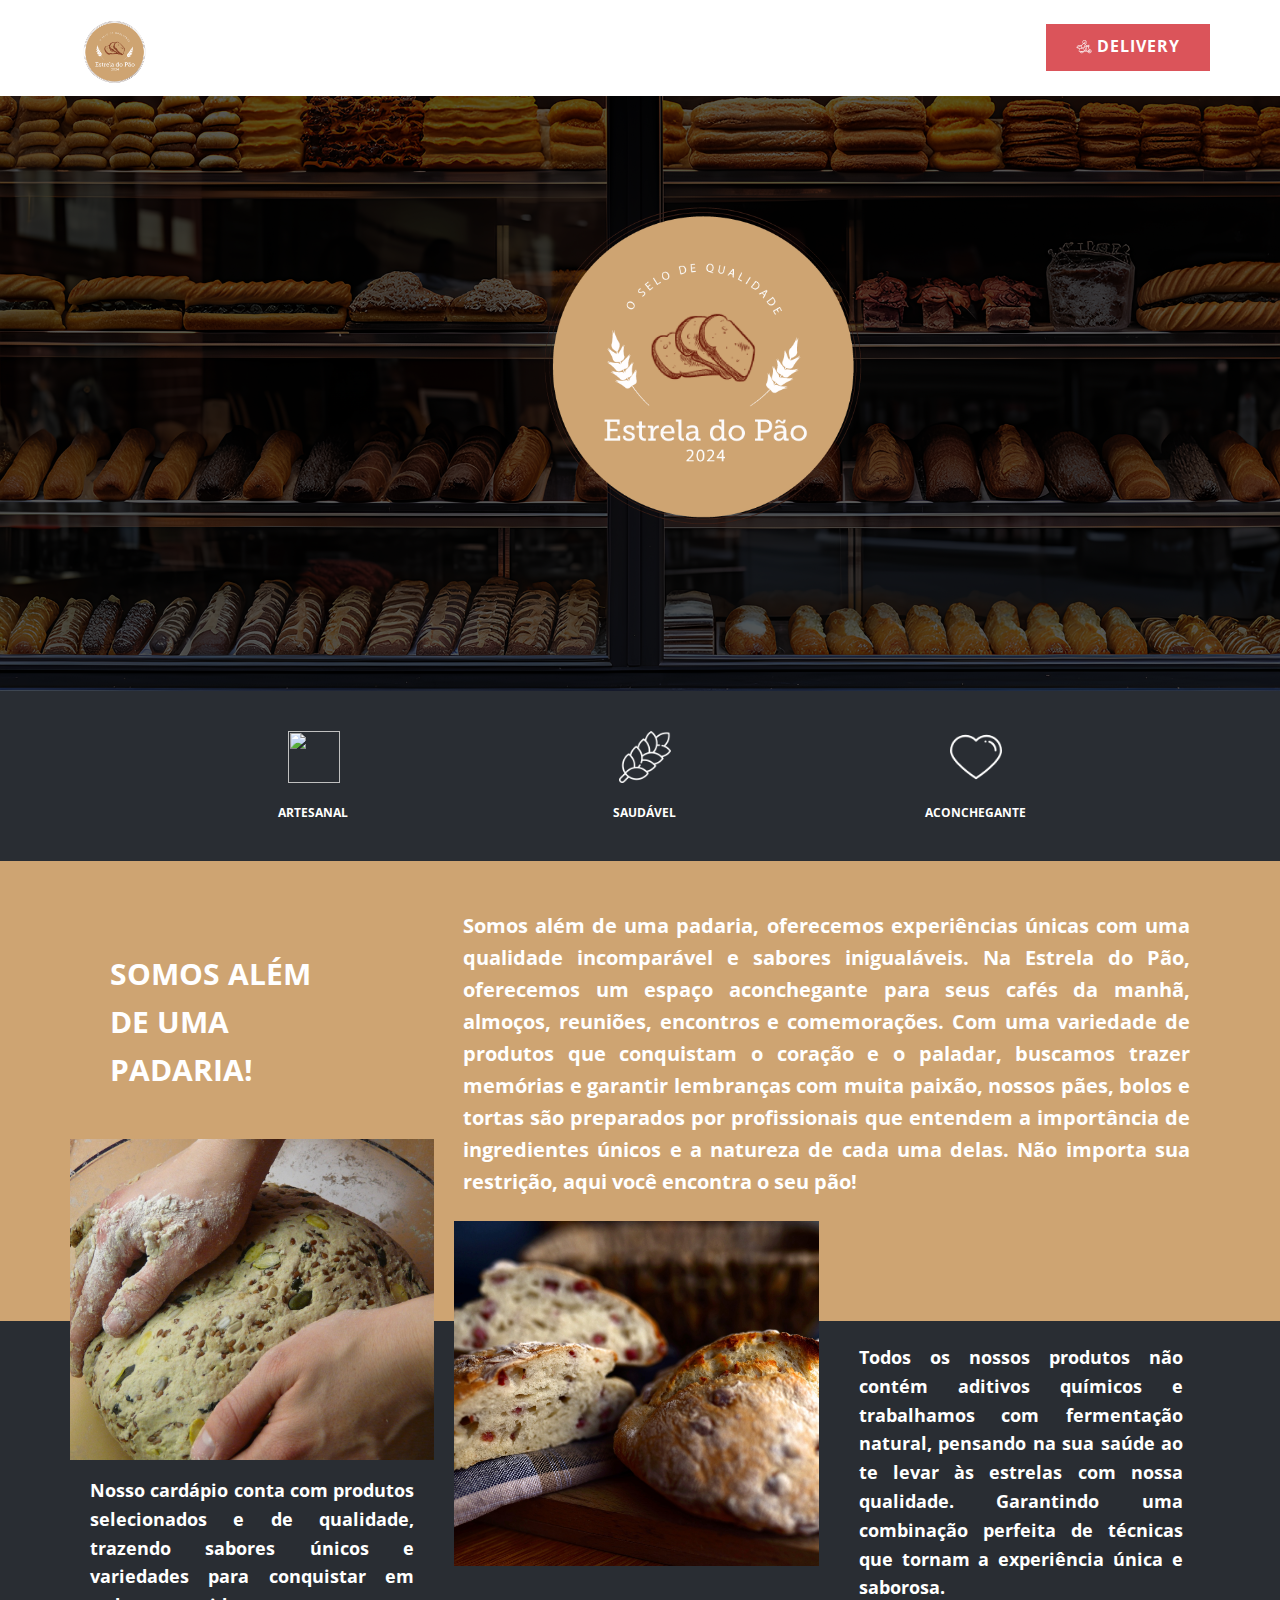
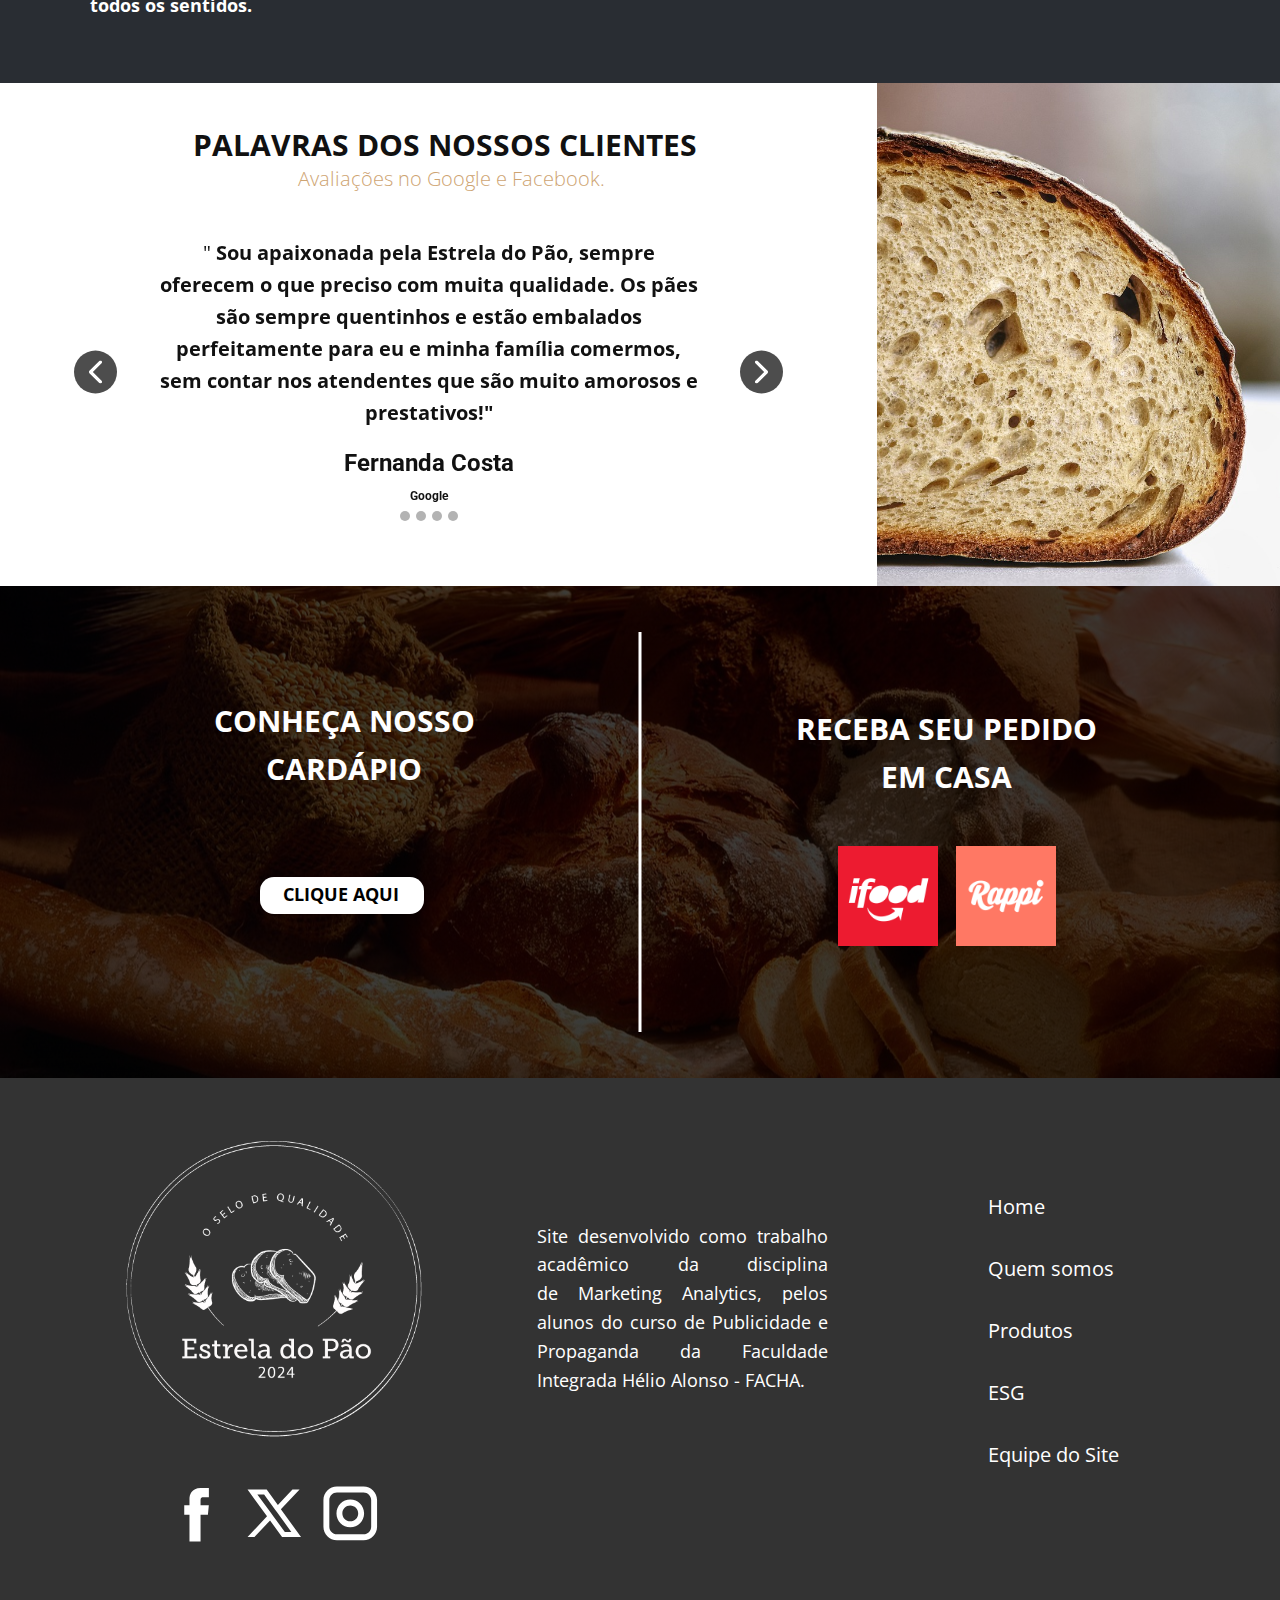
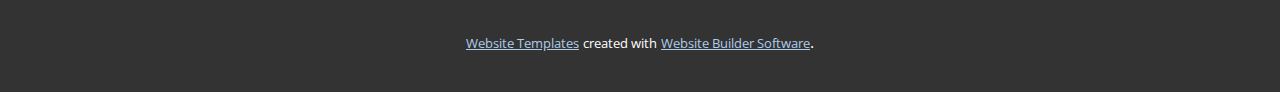
==== commit 9a2c86fa: "Versão 4 FINAL" ====
--- a/index.html
+++ b/index.html
@@ -53,7 +53,7 @@
   <body data-home-page="Página-Inicial.html" data-home-page-title="Página Inicial" data-path-to-root="./" data-include-products="false" class="u-body u-overlap u-xl-mode" data-lang="pt"><header class="u-clearfix u-header u-header" id="sec-1e38"><div class="u-clearfix u-sheet u-sheet-1">
         <nav class="u-menu u-menu-one-level u-offcanvas u-menu-1" data-responsive-from="SM">
           <div class="menu-collapse" style="font-size: 1rem; letter-spacing: 0px; font-weight: 500;">
-            <a class="u-button-style u-custom-active-border-color u-custom-active-color u-custom-border u-custom-border-color u-custom-borders u-custom-color u-custom-hover-border-color u-custom-hover-color u-custom-left-right-menu-spacing u-custom-padding-bottom u-custom-text-active-color u-custom-text-color u-custom-text-hover-color u-custom-top-bottom-menu-spacing u-nav-link u-text-active-palette-1-base u-text-custom-color-3 u-text-hover-palette-2-base" href="#" style="padding: 8px 0px; font-size: calc(1em + 28px);">
+            <a class="u-button-style u-custom-active-border-color u-custom-active-color u-custom-border u-custom-border-color u-custom-borders u-custom-color u-custom-hover-border-color u-custom-hover-color u-custom-left-right-menu-spacing u-custom-padding-bottom u-custom-text-active-color u-custom-text-color u-custom-text-hover-color u-custom-top-bottom-menu-spacing u-nav-link u-text-active-palette-1-base u-text-custom-color-3 u-text-hover-palette-2-base" href="#" style="padding: 6px; font-size: calc(1em + 12px);">
               <svg class="u-svg-link" viewBox="0 0 24 24"><use xmlns:xlink="http://www.w3.org/1999/xlink" xlink:href="#menu-hamburger"></use></svg>
               <svg class="u-svg-content" version="1.1" id="menu-hamburger" viewBox="0 0 16 16" x="0px" y="0px" xmlns:xlink="http://www.w3.org/1999/xlink" xmlns="http://www.w3.org/2000/svg"><g><rect y="1" width="16" height="2"></rect><rect y="7" width="16" height="2"></rect><rect y="13" width="16" height="2"></rect>
 </g></svg>
@@ -61,8 +61,8 @@
           </div>
           <div class="u-custom-menu u-nav-container">
             <ul class="u-nav u-spacing-2 u-unstyled u-nav-1"><li class="u-nav-item"><a class="u-active-custom-color-3 u-border-active-grey-90 u-border-hover-grey-50 u-button-style u-hover-palette-5-light-2 u-nav-link u-text-active-black u-text-grey-90 u-text-hover-grey-90 u-white" href="Página-Inicial.html" style="padding: 10px 20px;">HOME</a>
-</li><li class="u-nav-item"><a class="u-active-custom-color-3 u-border-active-grey-90 u-border-hover-grey-50 u-button-style u-hover-palette-5-light-2 u-nav-link u-text-active-black u-text-grey-90 u-text-hover-grey-90 u-white" style="padding: 10px 20px;">PRODUTOS</a>
-</li><li class="u-nav-item"><a class="u-active-custom-color-3 u-border-active-grey-90 u-border-hover-grey-50 u-button-style u-hover-palette-5-light-2 u-nav-link u-text-active-black u-text-grey-90 u-text-hover-grey-90 u-white" style="padding: 10px 2px 10px 20px;">ESG</a>
+</li><li class="u-nav-item"><a class="u-active-custom-color-3 u-border-active-grey-90 u-border-hover-grey-50 u-button-style u-hover-palette-5-light-2 u-nav-link u-text-active-black u-text-grey-90 u-text-hover-grey-90 u-white" href="Produtos.html" style="padding: 10px 20px;">PRODUTOS</a>
+</li><li class="u-nav-item"><a class="u-active-custom-color-3 u-border-active-grey-90 u-border-hover-grey-50 u-button-style u-hover-palette-5-light-2 u-nav-link u-text-active-black u-text-grey-90 u-text-hover-grey-90 u-white" href="ESG.html" style="padding: 10px 20px;">ESG</a>
 </li></ul>
           </div>
           <div class="u-custom-menu u-nav-container-collapse">
@@ -78,7 +78,7 @@
             <div class="u-black u-menu-overlay u-opacity u-opacity-40"></div>
           </div>
         </nav>
-        <a href="tel:+12345678910" class="u-active-custom-color-4 u-align-center u-border-none u-btn u-button-style u-hover-custom-color-4 u-palette-2-base u-text-active-white u-btn-1"><span class="u-file-icon u-icon u-text-white"><img src="images/5637217-6e80303e.png" alt=""></span>&nbsp;DELIVERY 
+        <a href="tel:+55000000000" class="u-active-custom-color-4 u-align-center u-border-none u-btn u-button-style u-hover-custom-color-4 u-palette-2-base u-text-active-white u-btn-1"><span class="u-file-icon u-icon u-text-white"><img src="images/5637217-6e80303e.png" alt=""></span>&nbsp;DELIVERY 
         </a>
         <div class="u-hidden-sm u-hidden-xs u-image u-image-circle u-image-contain u-preserve-proportions u-image-1" alt="" data-image-width="1000" data-image-height="1000"></div>
       </div></header>
@@ -87,8 +87,8 @@
         <div class="u-layout">
           <div class="u-layout-row">
             <div class="u-container-style u-layout-cell u-left-cell u-size-60 u-layout-cell-1">
-              <div class="u-container-layout u-valign-bottom-sm u-valign-bottom-xs u-container-layout-1">
-                <img class="custom-expanded u-expanded-width-xl u-image u-image-1" src="images/commercial-8192681_1920.png" data-image-width="1920" data-image-height="1076" alt="Vitrine da Estrela do Pão">
+              <div class="u-container-layout u-valign-bottom-lg u-valign-bottom-md u-valign-bottom-sm u-valign-bottom-xl u-container-layout-1">
+                <img class="u-expanded-width-xl u-expanded-width-xs u-image u-image-1" src="images/commercial-8192681_1920.png" data-image-width="1920" data-image-height="1076" alt="Vitrine da Estrela do Pão">
                 <img class="u-image u-image-contain u-image-default u-preserve-proportions u-image-2" src="images/IMG_5976.PNG?rand=1ea8" alt="" data-image-width="1000" data-image-height="1000">
               </div>
             </div>
@@ -98,10 +98,10 @@
     </section>
     <section class="u-clearfix u-palette-5-dark-3 u-section-2" id="sec-db1c">
       <div class="u-clearfix u-sheet u-valign-middle-md u-valign-middle-sm u-valign-middle-xs u-valign-top-xl u-sheet-1">
-        <div class="u-expanded-width-md u-expanded-width-sm u-expanded-width-xs u-layout-grid u-list u-list-1">
+        <div class="custom-expanded u-expanded-width-md u-expanded-width-sm u-layout-grid u-list u-list-1">
           <div class="u-repeater u-repeater-1">
             <div class="u-align-center u-container-style u-list-item u-repeater-item">
-              <div class="u-container-layout u-similar-container u-container-layout-1"><span class="u-custom-item u-file-icon u-hover-palette-2-base u-icon u-text-white u-icon-1"><img src="images/5.png" alt=""></span>
+              <div class="u-container-layout u-similar-container u-container-layout-1"><span class="u-border-palette-3-dark-1 u-custom-item u-file-icon u-icon u-text-white u-icon-1" data-animation-name="" data-animation-duration="0" data-animation-delay="0" data-animation-direction=""><img src="images/2565434-60702b96.png" alt=""></span>
                 <p class="u-hover-feature u-small-text u-text u-text-variant u-text-1">ARTESANAL </p>
               </div>
             </div>
@@ -145,7 +145,7 @@
     </section>
     <section class="u-clearfix u-palette-5-dark-3 u-section-4" id="carousel_d76a">
       <div class="u-clearfix u-sheet u-sheet-1">
-        <div class="data-layout-selected u-clearfix u-expanded-width-sm u-expanded-width-xs u-gutter-20 u-layout-wrap u-layout-wrap-1">
+        <div class="custom-expanded data-layout-selected u-clearfix u-expanded-width-sm u-gutter-20 u-layout-wrap u-layout-wrap-1">
           <div class="u-layout">
             <div class="u-layout-row">
               <div class="u-align-justify u-container-style u-layout-cell u-right-cell u-size-20 u-layout-cell-1">
@@ -179,12 +179,12 @@
               <div class="u-container-layout u-container-layout-1">
                 <p class="u-small-text u-text u-text-variant u-text-1"> PALAVRAS DOS NOSSOS CLIENTES</p>
                 <p class="u-small-text u-text u-text-custom-color-3 u-text-variant u-text-2"> Avaliações no Google e Facebook.</p>
-                <div id="carousel-9974" data-interval="5000" data-u-ride="carousel" class="custom-expanded u-carousel u-slider u-slider-1">
+                <div id="carousel-38bd" data-interval="5000" data-u-ride="carousel" class="custom-expanded u-carousel u-slider u-slider-1">
                   <ol class="u-absolute-hcenter u-carousel-indicators u-carousel-indicators-1">
-                    <li data-u-target="#carousel-9974" class="u-active u-grey-30 u-shape-circle" data-u-slide-to="0" style="width: 10px; height: 10px;"></li>
-                    <li data-u-target="#carousel-9974" class="u-grey-30 u-shape-circle" data-u-slide-to="1" style="width: 10px; height: 10px;"></li>
-                    <li data-u-target="#carousel-9974" class="u-grey-30 u-shape-circle" data-u-slide-to="2" style="width: 10px; height: 10px;"></li>
-                    <li data-u-target="#carousel-9974" class="u-grey-30 u-shape-circle" data-u-slide-to="3" style="width: 10px; height: 10px;"></li>
+                    <li data-u-target="#carousel-38bd" class="u-active u-grey-30 u-shape-circle" data-u-slide-to="0" style="width: 10px; height: 10px;"></li>
+                    <li data-u-target="#carousel-38bd" class="u-grey-30 u-shape-circle" data-u-slide-to="1" style="width: 10px; height: 10px;"></li>
+                    <li data-u-target="#carousel-38bd" class="u-grey-30 u-shape-circle" data-u-slide-to="2" style="width: 10px; height: 10px;"></li>
+                    <li data-u-target="#carousel-38bd" class="u-grey-30 u-shape-circle" data-u-slide-to="3" style="width: 10px; height: 10px;"></li>
                   </ol>
                   <div class="u-carousel-inner" role="listbox">
                     <div class="u-active u-align-center u-carousel-item u-container-style u-slide">
@@ -227,7 +227,7 @@
                       </div>
                     </div>
                   </div>
-                  <a class="u-absolute-vcenter u-carousel-control u-carousel-control-prev u-grey-70 u-hidden-xs u-icon-circle u-spacing-10 u-carousel-control-1" href="#carousel-9974" role="button" data-u-slide="prev">
+                  <a class="u-absolute-vcenter u-carousel-control u-carousel-control-prev u-grey-70 u-hidden-xs u-icon-circle u-spacing-10 u-carousel-control-1" href="#carousel-38bd" role="button" data-u-slide="prev">
                     <span aria-hidden="true">
                       <svg viewBox="0 0 451.847 451.847"><path d="M97.141,225.92c0-8.095,3.091-16.192,9.259-22.366L300.689,9.27c12.359-12.359,32.397-12.359,44.751,0
 c12.354,12.354,12.354,32.388,0,44.748L173.525,225.92l171.903,171.909c12.354,12.354,12.354,32.391,0,44.744
@@ -239,7 +239,7 @@
 c-12.354,12.365-32.386,12.365-44.745,0l-194.29-194.281C100.226,242.115,97.141,234.018,97.141,225.92z"></path></svg>
                     </span>
                   </a>
-                  <a class="u-absolute-vcenter u-carousel-control u-carousel-control-next u-grey-70 u-hidden-xs u-icon-circle u-spacing-10 u-carousel-control-2" href="#carousel-9974" role="button" data-u-slide="next">
+                  <a class="u-absolute-vcenter u-carousel-control u-carousel-control-next u-grey-70 u-hidden-xs u-icon-circle u-spacing-10 u-carousel-control-2" href="#carousel-38bd" role="button" data-u-slide="next">
                     <span aria-hidden="true">
                       <svg viewBox="0 0 451.846 451.847"><path d="M345.441,248.292L151.154,442.573c-12.359,12.365-32.397,12.365-44.75,0c-12.354-12.354-12.354-32.391,0-44.744
 L278.318,225.92L106.409,54.017c-12.354-12.359-12.354-32.394,0-44.748c12.354-12.359,32.391-12.359,44.75,0l194.287,194.284
@@ -338,7 +338,7 @@
       <a class="u-link" href="" target="_blank">
         <span>Website Builder Software</span>
       </a>. 
-    </section><span style="height: 64px; width: 64px; margin-left: 0px; margin-right: auto; margin-top: 0px; background-image: none; right: 20px; bottom: 20px; padding: 15px" class="u-back-to-top u-custom-color-3 u-icon u-icon-circle u-opacity u-opacity-85 u-text-white" data-href="#">
+    </section><span style="height: 64px; width: 64px; margin-left: 0px; margin-right: auto; margin-top: 0px; background-image: none; right: 20px; bottom: 20px; padding: 15px" class="u-back-to-top u-custom-color-3 u-hidden-sm u-hidden-xs u-icon u-icon-circle u-opacity u-opacity-85 u-text-white" data-href="#">
         <svg class="u-svg-link" preserveAspectRatio="xMidYMin slice" viewBox="0 0 551.13 551.13"><use xmlns:xlink="http://www.w3.org/1999/xlink" xlink:href="#svg-1d98"></use></svg>
         <svg class="u-svg-content" enable-background="new 0 0 551.13 551.13" viewBox="0 0 551.13 551.13" xmlns="http://www.w3.org/2000/svg" id="svg-1d98"><path d="m275.565 189.451 223.897 223.897h51.668l-275.565-275.565-275.565 275.565h51.668z"></path></svg>
     </span>
--- a/nicepage.css
+++ b/nicepage.css
@@ -0,0 +1,43928 @@
+/*begin-commonstyles library*//*!
+ * froala_editor v4.0.6 (https://www.froala.com/wysiwyg-editor)
+ * License https://froala.com/wysiwyg-editor/terms/
+ * Copyright 2014-2021 Froala Labs
+ */
+
+.fr-clearfix::after {
+  clear: both;
+  display: block;
+  content: "";
+  height: 0; }
+
+.fr-hide-by-clipping {
+  position: absolute;
+  width: 1px;
+  height: 1px;
+  padding: 0;
+  margin: -1px;
+  overflow: hidden;
+  clip: rect(0, 0, 0, 0);
+  border: 0; }
+
+.fr-view img.fr-rounded, .fr-view .fr-img-caption.fr-rounded img {
+  border-radius: 10px;
+  -moz-border-radius: 10px;
+  -webkit-border-radius: 10px;
+  -moz-background-clip: padding;
+  -webkit-background-clip: padding-box;
+  background-clip: padding-box; }
+
+.fr-view img.fr-shadow, .fr-view .fr-img-caption.fr-shadow img {
+  -webkit-box-shadow: 10px 10px 5px 0px #cccccc;
+  -moz-box-shadow: 10px 10px 5px 0px #cccccc;
+  box-shadow: 10px 10px 5px 0px #cccccc; }
+
+.fr-view img.fr-bordered, .fr-view .fr-img-caption.fr-bordered img {
+  border: solid 5px #CCC; }
+
+.fr-view img.fr-bordered {
+  -webkit-box-sizing: content-box;
+  -moz-box-sizing: content-box;
+  box-sizing: content-box; }
+
+.fr-view .fr-img-caption.fr-bordered img {
+  -webkit-box-sizing: border-box;
+  -moz-box-sizing: border-box;
+  box-sizing: border-box; }
+
+.fr-view {
+  word-wrap: break-word; }
+  .fr-view span[style~="color:"] a {
+    color: inherit; }
+  .fr-view strong {
+    font-weight: 700; }
+  .fr-view table[border='0'] td:not([class]), .fr-view table[border='0'] th:not([class]), .fr-view table[border='0'] td[class=""], .fr-view table[border='0'] th[class=""] {
+    border-width: 0px; }
+  .fr-view table {
+    border: none;
+    border-collapse: collapse;
+    empty-cells: show;
+    max-width: 100%; }
+    .fr-view table td {
+      min-width: 5px; }
+    .fr-view table.fr-dashed-borders td, .fr-view table.fr-dashed-borders th {
+      border-style: dashed; }
+    .fr-view table.fr-alternate-rows tbody tr:nth-child(2n) {
+      background: whitesmoke; }
+    .fr-view table td, .fr-view table th {
+      border: 1px solid #DDD; }
+      .fr-view table td:empty, .fr-view table th:empty {
+        height: 20px; }
+      .fr-view table td.fr-highlighted, .fr-view table th.fr-highlighted {
+        border: 1px double red; }
+      .fr-view table td.fr-thick, .fr-view table th.fr-thick {
+        border-width: 2px; }
+    .fr-view table th {
+      background: #ececec; }
+  .fr-view hr {
+    clear: both;
+    user-select: none;
+    -o-user-select: none;
+    -moz-user-select: none;
+    -khtml-user-select: none;
+    -webkit-user-select: none;
+    -ms-user-select: none;
+    break-after: always;
+    page-break-after: always; }
+  .fr-view .fr-file {
+    position: relative; }
+    .fr-view .fr-file::after {
+      position: relative;
+      content: "\1F4CE";
+      font-weight: normal; }
+  .fr-view pre {
+    white-space: pre-wrap;
+    word-wrap: break-word;
+    overflow: visible; }
+/*  .fr-view[dir="rtl"] blockquote {
+    border-left: none;
+    border-right: solid 2px #5E35B1;
+    margin-right: 0;
+    padding-right: 5px;
+    padding-left: 0; }
+    .fr-view[dir="rtl"] blockquote blockquote {
+      border-color: #00BCD4; }
+      .fr-view[dir="rtl"] blockquote blockquote blockquote {
+        border-color: #43A047; }
+  .fr-view blockquote {
+    border-left: solid 2px #5E35B1;
+    margin-left: 0;
+    padding-left: 5px;
+    color: #5E35B1; }
+    .fr-view blockquote blockquote {
+      border-color: #00BCD4;
+      color: #00BCD4; }
+      .fr-view blockquote blockquote blockquote {
+        border-color: #43A047;
+        color: #43A047; } */
+  .fr-view span.fr-emoticon {
+    font-weight: normal;
+    font-family: "Apple Color Emoji","Segoe UI Emoji","NotoColorEmoji","Segoe UI Symbol","Android Emoji","EmojiSymbols";
+    display: inline;
+    line-height: 0; }
+    .fr-view span.fr-emoticon.fr-emoticon-img {
+      background-repeat: no-repeat !important;
+      font-size: inherit;
+      height: 1em;
+      width: 1em;
+      min-height: 20px;
+      min-width: 20px;
+      display: inline-block;
+      margin: -.1em .1em .1em;
+      line-height: 1;
+      vertical-align: middle; }
+  .fr-view .fr-text-gray {
+    color: #AAA !important; }
+  .fr-view .fr-text-bordered {
+    border-top: solid 1px #222;
+    border-bottom: solid 1px #222;
+    padding: 10px 0; }
+  .fr-view .fr-text-spaced {
+    letter-spacing: 1px; }
+  .fr-view .fr-text-uppercase {
+    text-transform: uppercase; }
+  .fr-view .fr-class-highlighted {
+    background-color: #ffff00; }
+  .fr-view .fr-class-code {
+    border-color: #cccccc;
+    border-radius: 2px;
+    -moz-border-radius: 2px;
+    -webkit-border-radius: 2px;
+    -moz-background-clip: padding;
+    -webkit-background-clip: padding-box;
+    background-clip: padding-box;
+    background: #f5f5f5;
+    padding: 10px;
+    font-family: "Courier New", Courier, monospace; }
+  .fr-view .fr-class-transparency {
+    opacity: 0.5; }
+  .fr-view img {
+    position: relative;
+    max-width: 100%; }
+    .fr-view img.fr-dib {
+      margin: 10px auto;
+      display: block;
+      float: none;
+      vertical-align: top; }
+      .fr-view img.fr-dib.fr-fil {
+        margin-left: 0;
+        text-align: left; }
+      .fr-view img.fr-dib.fr-fir {
+        margin-right: 0;
+        text-align: right; }
+    .fr-view img.fr-dii {
+      display: inline-block;
+      float: none;
+      vertical-align: bottom;
+      margin-left: 5px;
+      margin-right: 5px;
+      max-width: calc(100% - (2 * 5px)); }
+      .fr-view img.fr-dii.fr-fil {
+        float: left;
+        margin: 10px 15px 10px 0;
+        max-width: calc(100% - 5px); }
+      .fr-view img.fr-dii.fr-fir {
+        float: right;
+        margin: 10px 0 10px 15px;
+        max-width: calc(100% - 5px); }
+  .fr-view span.fr-img-caption {
+    position: relative;
+    max-width: 100%; }
+    .fr-view span.fr-img-caption.fr-dib {
+      margin: 5px auto;
+      display: block;
+      float: none;
+      vertical-align: top; }
+      .fr-view span.fr-img-caption.fr-dib.fr-fil {
+        margin-left: 0;
+        text-align: left; }
+      .fr-view span.fr-img-caption.fr-dib.fr-fir {
+        margin-right: 0;
+        text-align: right; }
+    .fr-view span.fr-img-caption.fr-dii {
+      display: inline-block;
+      float: none;
+      vertical-align: bottom;
+      margin-left: 5px;
+      margin-right: 5px;
+      max-width: calc(100% - (2 * 5px)); }
+      .fr-view span.fr-img-caption.fr-dii.fr-fil {
+        float: left;
+        margin: 5px 5px 5px 0;
+        max-width: calc(100% - 5px); }
+      .fr-view span.fr-img-caption.fr-dii.fr-fir {
+        float: right;
+        margin: 5px 0 5px 5px;
+        max-width: calc(100% - 5px); }
+  .fr-view .fr-video {
+    text-align: center;
+    position: relative; }
+    .fr-view .fr-video.fr-rv {
+      padding-bottom: 56.25%;
+      padding-top: 30px;
+      height: 0;
+      overflow: hidden; }
+      .fr-view .fr-video.fr-rv > iframe, .fr-view .fr-video.fr-rv object, .fr-view .fr-video.fr-rv embed {
+        position: absolute !important;
+        top: 0;
+        left: 0;
+        width: 100%;
+        height: 100%; }
+    .fr-view .fr-video > * {
+      -webkit-box-sizing: content-box;
+      -moz-box-sizing: content-box;
+      box-sizing: content-box;
+      max-width: 100%;
+      border: none; }
+    .fr-view .fr-video.fr-dvb {
+      display: block;
+      clear: both; }
+      .fr-view .fr-video.fr-dvb.fr-fvl {
+        text-align: left; }
+      .fr-view .fr-video.fr-dvb.fr-fvr {
+        text-align: right; }
+    .fr-view .fr-video.fr-dvi {
+      display: inline-block; }
+      .fr-view .fr-video.fr-dvi.fr-fvl {
+        float: left; }
+      .fr-view .fr-video.fr-dvi.fr-fvr {
+        float: right; }
+  .fr-view a.fr-strong {
+    font-weight: 700; }
+  .fr-view a.fr-green {
+    color: green; }
+  .fr-view .fr-img-caption {
+    text-align: center; }
+    .fr-view .fr-img-caption .fr-img-wrap {
+      padding: 0;
+      margin: auto;
+      text-align: center;
+      width: 100%; }
+      .fr-view .fr-img-caption .fr-img-wrap a {
+        display: block; }
+      .fr-view .fr-img-caption .fr-img-wrap img {
+        display: block;
+        margin: auto;
+        width: 100%; }
+      .fr-view .fr-img-caption .fr-img-wrap > span {
+        margin: auto;
+        display: block;
+        padding: 5px 5px 10px;
+        font-size: 14px;
+        font-weight: initial;
+        -webkit-box-sizing: border-box;
+        -moz-box-sizing: border-box;
+        box-sizing: border-box;
+        -webkit-opacity: 0.9;
+        -moz-opacity: 0.9;
+        opacity: 0.9;
+        -ms-filter: "progid:DXImageTransform.Microsoft.Alpha(Opacity=0)";
+        width: 100%;
+        text-align: center; }
+  .fr-view button.fr-rounded, .fr-view input.fr-rounded, .fr-view textarea.fr-rounded {
+    border-radius: 10px;
+    -moz-border-radius: 10px;
+    -webkit-border-radius: 10px;
+    -moz-background-clip: padding;
+    -webkit-background-clip: padding-box;
+    background-clip: padding-box; }
+  .fr-view button.fr-large, .fr-view input.fr-large, .fr-view textarea.fr-large {
+    font-size: 24px; }
+
+/**
+ * Image style.
+ */
+a.fr-view.fr-strong {
+  font-weight: 700; }
+a.fr-view.fr-green {
+  color: green; }
+
+/**
+ * Link style.
+ */
+img.fr-view {
+  position: relative;
+  max-width: 100%; }
+  img.fr-view.fr-dib {
+    margin: 5px auto;
+    display: block;
+    float: none;
+    vertical-align: top; }
+    img.fr-view.fr-dib.fr-fil {
+      margin-left: 0;
+      text-align: left; }
+    img.fr-view.fr-dib.fr-fir {
+      margin-right: 0;
+      text-align: right; }
+  img.fr-view.fr-dii {
+    display: inline-block;
+    float: none;
+    vertical-align: bottom;
+    margin-left: 5px;
+    margin-right: 5px;
+    max-width: calc(100% - (2 * 5px)); }
+    img.fr-view.fr-dii.fr-fil {
+      float: left;
+      margin: 5px 5px 5px 0;
+      max-width: calc(100% - 5px); }
+    img.fr-view.fr-dii.fr-fir {
+      float: right;
+      margin: 5px 0 5px 5px;
+      max-width: calc(100% - 5px); }
+
+span.fr-img-caption.fr-view {
+  position: relative;
+  max-width: 100%; }
+  span.fr-img-caption.fr-view.fr-dib {
+    margin: 5px auto;
+    display: block;
+    float: none;
+    vertical-align: top; }
+    span.fr-img-caption.fr-view.fr-dib.fr-fil {
+      margin-left: 0;
+      text-align: left; }
+    span.fr-img-caption.fr-view.fr-dib.fr-fir {
+      margin-right: 0;
+      text-align: right; }
+  span.fr-img-caption.fr-view.fr-dii {
+    display: inline-block;
+    float: none;
+    vertical-align: bottom;
+    margin-left: 5px;
+    margin-right: 5px;
+    max-width: calc(100% - (2 * 5px)); }
+    span.fr-img-caption.fr-view.fr-dii.fr-fil {
+      float: left;
+      margin: 5px 5px 5px 0;
+      max-width: calc(100% - 5px); }
+    span.fr-img-caption.fr-view.fr-dii.fr-fir {
+      float: right;
+      margin: 5px 0 5px 5px;
+      max-width: calc(100% - 5px); }
+/*end-commonstyles library*/@charset "UTF-8";
+.u-hidden-block {
+  visibility: hidden!important;
+}
+.u-locked-block {
+  pointer-events: none!important;
+}
+/*! normalize.css v4.1.1 | MIT License | github.com/necolas/normalize.css */
+html {
+  font-family: sans-serif;
+  -ms-text-size-adjust: 100%;
+  -webkit-text-size-adjust: 100%;
+}
+body {
+  margin: 0;
+}
+article,
+aside,
+details,
+figcaption,
+figure,
+footer,
+header,
+main,
+menu,
+nav,
+section,
+summary {
+  display: block;
+}
+audio,
+canvas,
+progress,
+video {
+  display: inline-block;
+}
+audio:not([controls]) {
+  display: none;
+  height: 0;
+}
+progress {
+  vertical-align: baseline;
+}
+template,
+[hidden] {
+  display: none;
+}
+a {
+  background-color: transparent;
+  -webkit-text-decoration-skip: objects;
+}
+a:active,
+a:hover {
+  outline-width: 0;
+}
+abbr[title] {
+  border-bottom: none;
+  text-decoration: underline;
+}
+b,
+strong {
+  font-weight: inherit;
+  font-weight: bold;
+}
+dfn {
+  font-style: italic;
+}
+h1 {
+  font-size: 2em;
+  margin: 0.67em 0;
+}
+mark {
+  background-color: #ff0;
+  color: #000;
+}
+small {
+  font-size: 80%;
+}
+sub,
+sup {
+  font-size: 75%;
+  line-height: 0;
+  position: relative;
+  vertical-align: baseline;
+}
+sub {
+  bottom: -0.25em;
+}
+sup {
+  top: -0.5em;
+}
+img {
+  border-style: none;
+}
+svg:not(:root) {
+  overflow: hidden;
+}
+code,
+kbd,
+pre,
+samp {
+  font-family: monospace,monospace;
+  font-size: 1em;
+}
+hr {
+  box-sizing: content-box;
+  height: 0;
+  overflow: visible;
+}
+button,
+input,
+optgroup,
+select,
+textarea {
+  color: inherit;
+  font: inherit;
+  margin: 0;
+}
+optgroup {
+  font-weight: 700;
+}
+button,
+input {
+  overflow: visible;
+}
+button,
+select {
+  text-transform: none;
+}
+button,
+html [type="button"],
+[type="reset"],
+[type="submit"] {
+  -webkit-appearance: button;
+}
+button::-moz-focus-inner,
+[type="button"]::-moz-focus-inner,
+[type="reset"]::-moz-focus-inner,
+[type="submit"]::-moz-focus-inner {
+  border-style: none;
+  padding: 0;
+}
+button:-moz-focusring,
+[type="button"]:-moz-focusring,
+[type="reset"]:-moz-focusring,
+[type="submit"]:-moz-focusring {
+  outline: 1px dotted ButtonText;
+}
+fieldset {
+  border: 1px solid silver;
+  margin: 0 2px;
+  padding: 0.35em 0.625em 0.75em;
+}
+legend {
+  box-sizing: border-box;
+  color: inherit;
+  display: table;
+  max-width: 100%;
+  padding: 0;
+  white-space: normal;
+}
+textarea {
+  overflow: auto;
+  outline: none;
+}
+button,
+select,
+input,
+textarea {
+  outline: none;
+}
+[type="checkbox"],
+[type="radio"] {
+  box-sizing: border-box;
+  padding: 0;
+}
+[type="number"]::-webkit-inner-spin-button,
+[type="number"]::-webkit-outer-spin-button {
+  height: auto;
+}
+[type="search"] {
+  -webkit-appearance: textfield;
+  outline-offset: -2px;
+}
+[type="search"]::-webkit-search-cancel-button,
+[type="search"]::-webkit-search-decoration {
+  -webkit-appearance: none;
+}
+::-webkit-input-placeholder {
+  color: inherit;
+  opacity: 0.54;
+}
+::-webkit-file-upload-button {
+  -webkit-appearance: button;
+  font: inherit;
+}
+ul,
+ol {
+  padding-left: 20px;
+}
+/* Fade effect */
+/* Over effect */
+/* Slide effect */
+/* Over and Slide effect */
+/* Flip Left effect */
+/* Flip Right effect */
+/* Flip Top effect */
+/* Flip Bottom effect */
+/* Wobble Left effect */
+/* Wobble Right effect */
+/* Wobble top effect */
+/* Wobble bottom effect */
+/* Zoom and Rotate Effects */
+/* Utility */
+.u-over-slide {
+  position: absolute;
+  left: 0;
+  top: 0;
+  width: 100%;
+  height: 100%;
+}
+.u-background-effect {
+  overflow: hidden;
+}
+.u-background-effect ~ .u-container-layout {
+  cursor: pointer;
+}
+/* Fade effect */
+.u-effect-fade .u-over-slide {
+  opacity: 0;
+  transition: all 500ms ease;
+}
+.u-effect-fade:hover .u-over-slide,
+.u-effect-fade.u-effect-active .u-over-slide {
+  opacity: 1;
+}
+/* Over effect */
+.u-effect-over-left .u-over-slide {
+  transform: translate(-100%, 0);
+  transition: all 500ms ease;
+}
+.u-effect-over-left:hover .u-over-slide,
+.u-effect-over-left.u-effect-active .u-over-slide {
+  transform: translate(0, 0);
+}
+.u-effect-over-right .u-over-slide {
+  transform: translate(100%, 0);
+  transition: all 500ms ease;
+}
+.u-effect-over-right:hover .u-over-slide,
+.u-effect-over-right.u-effect-active .u-over-slide {
+  transform: translate(0, 0);
+}
+.u-effect-over-top .u-over-slide {
+  transform: translate(0, -100%);
+  transition: all 500ms ease;
+}
+.u-effect-over-top:hover .u-over-slide,
+.u-effect-over-top.u-effect-active .u-over-slide {
+  transform: translate(0, 0);
+}
+.u-effect-over-bottom .u-over-slide {
+  transform: translate(0, 100%);
+  transition: all 500ms ease;
+}
+.u-effect-over-bottom:hover .u-over-slide,
+.u-effect-over-bottom.u-effect-active .u-over-slide {
+  transform: translate(0, 0);
+}
+.u-effect-over-topleft .u-over-slide {
+  transform: translate(-100%, -100%);
+  transition: all 500ms ease;
+}
+.u-effect-over-topleft:hover .u-over-slide,
+.u-effect-over-topleft.u-effect-active .u-over-slide {
+  transform: translate(0, 0);
+}
+.u-effect-over-topright .u-over-slide {
+  transform: translate(100%, -100%);
+  transition: all 500ms ease;
+}
+.u-effect-over-topright:hover .u-over-slide,
+.u-effect-over-topright.u-effect-active .u-over-slide {
+  transform: translate(0, 0);
+}
+.u-effect-over-bottomleft .u-over-slide {
+  transform: translate(-100%, 100%);
+  transition: all 500ms ease;
+}
+.u-effect-over-bottomleft:hover .u-over-slide,
+.u-effect-over-bottomleft.u-effect-active .u-over-slide {
+  transform: translate(0, 0);
+}
+.u-effect-over-bottomright .u-over-slide {
+  transform: translate(100%, 100%);
+  transition: all 500ms ease;
+}
+.u-effect-over-bottomright:hover .u-over-slide,
+.u-effect-over-bottomright.u-effect-active .u-over-slide {
+  transform: translate(0, 0);
+}
+/* Slide effect */
+.u-effect-slide-left .u-over-slide {
+  transform: translate(-100%, 0);
+  transition: all 500ms ease;
+}
+.u-effect-slide-left:hover .u-over-slide,
+.u-effect-slide-left.u-effect-active .u-over-slide {
+  transform: translate(0, 0);
+}
+.u-effect-slide-left .u-back-slide {
+  transition: all 500ms ease;
+}
+.u-effect-slide-left:hover .u-back-slide,
+.u-effect-slide-left.u-effect-active .u-back-slide {
+  transform: translate(100%, 0);
+}
+.u-effect-slide-right .u-over-slide {
+  transform: translate(100%, 0);
+  transition: all 500ms ease;
+}
+.u-effect-slide-right:hover .u-over-slide,
+.u-effect-slide-right.u-effect-active .u-over-slide {
+  transform: translate(0, 0);
+}
+.u-effect-slide-right .u-back-slide {
+  transition: all 500ms ease;
+}
+.u-effect-slide-right:hover .u-back-slide,
+.u-effect-slide-right.u-effect-active .u-back-slide {
+  transform: translate(-100%, 0);
+}
+.u-effect-slide-top .u-over-slide {
+  transform: translate(0, -100%);
+  transition: all 500ms ease;
+}
+.u-effect-slide-top:hover .u-over-slide,
+.u-effect-slide-top.u-effect-active .u-over-slide {
+  transform: translate(0, 0);
+}
+.u-effect-slide-top .u-back-slide {
+  transition: all 500ms ease;
+}
+.u-effect-slide-top:hover .u-back-slide,
+.u-effect-slide-top.u-effect-active .u-back-slide {
+  transform: translate(0, 100%);
+}
+.u-effect-slide-bottom .u-over-slide {
+  transform: translate(0, 100%);
+  transition: all 500ms ease;
+}
+.u-effect-slide-bottom:hover .u-over-slide,
+.u-effect-slide-bottom.u-effect-active .u-over-slide {
+  transform: translate(0, 0);
+}
+.u-effect-slide-bottom .u-back-slide {
+  transition: all 500ms ease;
+}
+.u-effect-slide-bottom:hover .u-back-slide,
+.u-effect-slide-bottom.u-effect-active .u-back-slide {
+  transform: translate(0, -100%);
+}
+.u-effect-slide-topleft .u-over-slide {
+  transform: translate(-100%, -100%);
+  transition: all 500ms ease;
+}
+.u-effect-slide-topleft:hover .u-over-slide,
+.u-effect-slide-topleft.u-effect-active .u-over-slide {
+  transform: translate(0, 0);
+}
+.u-effect-slide-topleft .u-back-slide {
+  transition: all 500ms ease;
+}
+.u-effect-slide-topleft:hover .u-back-slide,
+.u-effect-slide-topleft.u-effect-active .u-back-slide {
+  transform: translate(100%, 100%);
+}
+.u-effect-slide-topright .u-over-slide {
+  transform: translate(100%, -100%);
+  transition: all 500ms ease;
+}
+.u-effect-slide-topright:hover .u-over-slide,
+.u-effect-slide-topright.u-effect-active .u-over-slide {
+  transform: translate(0, 0);
+}
+.u-effect-slide-topright .u-back-slide {
+  transition: all 500ms ease;
+}
+.u-effect-slide-topright:hover .u-back-slide,
+.u-effect-slide-topright.u-effect-active .u-back-slide {
+  transform: translate(-100%, 100%);
+}
+.u-effect-slide-bottomleft .u-over-slide {
+  transform: translate(-100%, 100%);
+  transition: all 500ms ease;
+}
+.u-effect-slide-bottomleft:hover .u-over-slide,
+.u-effect-slide-bottomleft.u-effect-active .u-over-slide {
+  transform: translate(0, 0);
+}
+.u-effect-slide-bottomleft .u-back-slide {
+  transition: all 500ms ease;
+}
+.u-effect-slide-bottomleft:hover .u-back-slide,
+.u-effect-slide-bottomleft.u-effect-active .u-back-slide {
+  transform: translate(100%, -100%);
+}
+.u-effect-slide-bottomright .u-over-slide {
+  transform: translate(100%, 100%);
+  transition: all 500ms ease;
+}
+.u-effect-slide-bottomright:hover .u-over-slide,
+.u-effect-slide-bottomright.u-effect-active .u-over-slide {
+  transform: translate(0, 0);
+}
+.u-effect-slide-bottomright .u-back-slide {
+  transition: all 500ms ease;
+}
+.u-effect-slide-bottomright:hover .u-back-slide,
+.u-effect-slide-bottomright.u-effect-active .u-back-slide {
+  transform: translate(-100%, -100%);
+}
+/* Flip */
+.u-effect-flip-left,
+.u-effect-flip-left .u-slidesWrapper {
+  perspective: 300px;
+}
+.u-effect-flip-left .u-over-slide {
+  opacity: 0;
+  transform: rotateY(180deg);
+  transform-origin: center left;
+  transition: transform 500ms ease, transform-origin 500ms ease, opacity 0ms ease 500ms;
+}
+.u-effect-flip-left:hover .u-over-slide,
+.u-effect-flip-left.u-effect-active .u-over-slide {
+  opacity: 1;
+  transform: rotateY(0deg);
+  transition: transform 500ms ease, transform-origin 500ms ease;
+}
+.u-effect-flip-right,
+.u-effect-flip-right .u-slidesWrapper {
+  perspective: 300px;
+}
+.u-effect-flip-right .u-over-slide {
+  opacity: 0;
+  transform: rotateY(-180deg);
+  transform-origin: center right;
+  transition: transform 500ms ease, transform-origin 500ms ease, opacity 0ms ease 500ms;
+}
+.u-effect-flip-right:hover .u-over-slide,
+.u-effect-flip-right.u-effect-active .u-over-slide {
+  opacity: 1;
+  transform: rotateY(0deg);
+  transition: transform 500ms ease, transform-origin 500ms ease;
+}
+.u-effect-flip-top,
+.u-effect-flip-top .u-slidesWrapper {
+  perspective: 300px;
+}
+.u-effect-flip-top .u-over-slide {
+  opacity: 0;
+  transform: rotateX(-180deg);
+  transform-origin: center top;
+  transition: transform 500ms ease, transform-origin 500ms ease, opacity 0ms ease 500ms;
+}
+.u-effect-flip-top:hover .u-over-slide,
+.u-effect-flip-top.u-effect-active .u-over-slide {
+  opacity: 1;
+  transform: rotateX(0deg);
+  transition: transform 500ms ease, transform-origin 500ms ease;
+}
+.u-effect-flip-bottom,
+.u-effect-flip-bottom .u-slidesWrapper {
+  perspective: 300px;
+}
+.u-effect-flip-bottom .u-over-slide {
+  opacity: 0;
+  transform: rotateX(180deg);
+  transform-origin: center bottom;
+  transition: transform 500ms ease, transform-origin 500ms ease, opacity 0ms ease 500ms;
+}
+.u-effect-flip-bottom:hover .u-over-slide,
+.u-effect-flip-bottom.u-effect-active .u-over-slide {
+  opacity: 1;
+  transform: rotateX(0deg);
+  transition: transform 500ms ease, transform-origin 500ms ease;
+}
+/* Wooble */
+.u-effect-wobble-left,
+.u-effect-wobble-left .u-slidesWrapper {
+  perspective: 300px;
+}
+.u-effect-wobble-left .u-over-slide {
+  opacity: 0;
+  transform: rotateY(130deg);
+  transform-origin: center left;
+  transition: transform 500ms ease, transform-origin 500ms ease, opacity 0ms ease 500ms;
+}
+.u-effect-wobble-left:hover .u-over-slide,
+.u-effect-wobble-left.u-effect-active .u-over-slide {
+  opacity: 1;
+  transform: rotateY(0deg);
+  transform-origin: center right;
+  transition: transform 500ms ease, transform-origin 500ms ease;
+}
+.u-effect-wobble-right,
+.u-effect-wobble-right .u-slidesWrapper {
+  perspective: 300px;
+}
+.u-effect-wobble-right .u-over-slide {
+  opacity: 0;
+  transform: rotateY(-130deg);
+  transform-origin: center right;
+  transition: transform 500ms ease, transform-origin 500ms ease, opacity 0ms ease 500ms;
+}
+.u-effect-wobble-right:hover .u-over-slide,
+.u-effect-wobble-right.u-effect-active .u-over-slide {
+  opacity: 1;
+  transform: rotateY(0deg);
+  transform-origin: center left;
+  transition: transform 500ms ease, transform-origin 500ms ease;
+}
+.u-effect-wobble-top,
+.u-effect-wobble-top .u-slidesWrapper {
+  perspective: 300px;
+}
+.u-effect-wobble-top .u-over-slide {
+  opacity: 0;
+  transform: rotateX(-130deg);
+  transform-origin: center top;
+  transition: transform 500ms ease, transform-origin 500ms ease, opacity 0ms ease 500ms;
+}
+.u-effect-wobble-top:hover .u-over-slide,
+.u-effect-wobble-top.u-effect-active .u-over-slide {
+  opacity: 1;
+  transform: rotateX(0deg);
+  transform-origin: center bottom;
+  transition: transform 500ms ease, transform-origin 500ms ease;
+}
+.u-effect-wobble-bottom,
+.u-effect-wobble-bottom .u-slidesWrapper {
+  perspective: 300px;
+}
+.u-effect-wobble-bottom .u-over-slide {
+  opacity: 0;
+  transform: rotateX(130deg);
+  transform-origin: center bottom;
+  transition: transform 500ms ease, transform-origin 500ms ease, opacity 0ms ease 500ms;
+}
+.u-effect-wobble-bottom:hover .u-over-slide,
+.u-effect-wobble-bottom.u-effect-active .u-over-slide {
+  opacity: 1;
+  transform: rotateX(0deg);
+  transform-origin: center top;
+  transition: transform 500ms ease, transform-origin 500ms ease;
+}
+/* Zoom */
+.u-effect-zoom .u-over-slide {
+  transition: transform 500ms ease;
+  transform: scale(0, 0);
+}
+.u-effect-zoom:hover .u-over-slide,
+.u-effect-zoom.u-effect-active .u-over-slide {
+  transform: scale(1, 1);
+}
+.u-effect-hover-zoom .u-back-slide,
+.u-effect-hover-zoom .u-background-effect-image {
+  transition: transform 500ms ease;
+  transform: scale(1);
+}
+.u-effect-hover-zoom:hover .u-back-slide,
+.u-effect-hover-zoom:hover .u-background-effect-image,
+.u-effect-hover-zoom.u-effect-active .u-back-slide,
+.u-effect-hover-zoom.u-effect-active .u-background-effect-image {
+  transform: scale(var(--effect-scale));
+}
+.u-effect-hover-zoomOut .u-back-slide,
+.u-effect-hover-zoomOut .u-background-effect-image {
+  transition: transform 500ms ease;
+  transform: scale(var(--effect-scale));
+}
+.u-effect-hover-zoomOut:hover .u-back-slide,
+.u-effect-hover-zoomOut:hover .u-background-effect-image,
+.u-effect-hover-zoomOut.u-effect-active .u-back-slide,
+.u-effect-hover-zoomOut.u-effect-active .u-background-effect-image {
+  transform: scale(1);
+}
+.u-effect-hover-liftUp > .u-background-effect {
+  overflow: visible;
+}
+.u-effect-hover-liftUp .u-back-slide,
+.u-effect-hover-liftUp .u-background-effect-image {
+  transition: transform 500ms ease;
+  transform: scale(1);
+}
+.u-effect-hover-liftUp:hover .u-back-slide,
+.u-effect-hover-liftUp.u-effect-active .u-back-slide,
+.u-effect-hover-liftUp:hover .u-background-effect-image,
+.u-effect-hover-liftUp.u-effect-active .u-background-effect-image {
+  transform: scale(var(--effect-scale));
+  z-index: 1;
+}
+.u-effect-hover-liftUp:hover > .u-container-layout {
+  z-index: 2;
+}
+.u-effect-zoom-rotate .u-over-slide {
+  transition: transform 500ms ease;
+  transform: rotate(0deg) scale(0, 0);
+}
+.u-effect-zoom-rotate:hover .u-over-slide,
+.u-effect-zoom-rotate.u-effect-active .u-over-slide {
+  transform: rotate(360deg) scale(1, 1);
+}
+.u-effect-zoom-rotateX .u-over-slide {
+  transition: transform 500ms ease;
+  transform: rotateX(0deg) scale(0, 0);
+}
+.u-effect-zoom-rotateX:hover .u-over-slide,
+.u-effect-zoom-rotateX.u-effect-active .u-over-slide {
+  transform: rotateX(360deg) scale(1, 1);
+}
+.u-effect-zoom-rotateY .u-over-slide {
+  transition: transform 500ms ease;
+  transform: rotateY(0deg) scale(0, 0);
+}
+.u-effect-zoom-rotateY:hover .u-over-slide,
+.u-effect-zoom-rotateY.u-effect-active .u-over-slide {
+  transform: rotateY(360deg) scale(1, 1);
+}
+.u-effect-hover-slide .u-back-image,
+.u-effect-hover-slide .u-background-effect-image {
+  transition-duration: 500ms;
+  transition-timing-function: ease;
+  transition-property: left, right, top, bottom;
+}
+.u-effect-hover-slide .u-effect-hover-slide-direction-right {
+  left: auto;
+}
+.u-effect-hover-slide .u-effect-hover-slide-direction-up {
+  top: auto;
+}
+.u-effect-hover-slide:hover .u-back-image.u-effect-hover-slide-direction-left,
+.u-effect-hover-slide:hover .u-background-effect-image.u-effect-hover-slide-direction-left,
+.u-effect-hover-slide.u-effect-active .u-back-image.u-effect-hover-slide-direction-left,
+.u-effect-hover-slide.u-effect-active .u-background-effect-image.u-effect-hover-slide-direction-left {
+  left: 0 !important;
+}
+.u-effect-hover-slide:hover .u-back-image.u-effect-hover-slide-direction-right,
+.u-effect-hover-slide:hover .u-background-effect-image.u-effect-hover-slide-direction-right,
+.u-effect-hover-slide.u-effect-active .u-back-image.u-effect-hover-slide-direction-right,
+.u-effect-hover-slide.u-effect-active .u-background-effect-image.u-effect-hover-slide-direction-right {
+  right: 0 !important;
+}
+.u-effect-hover-slide:hover .u-back-image.u-effect-hover-slide-direction-up,
+.u-effect-hover-slide:hover .u-background-effect-image.u-effect-hover-slide-direction-up,
+.u-effect-hover-slide.u-effect-active .u-back-image.u-effect-hover-slide-direction-up,
+.u-effect-hover-slide.u-effect-active .u-background-effect-image.u-effect-hover-slide-direction-up {
+  bottom: 0 !important;
+}
+.u-effect-hover-slide:hover .u-back-image.u-effect-hover-slide-direction-down,
+.u-effect-hover-slide:hover .u-background-effect-image.u-effect-hover-slide-direction-down,
+.u-effect-hover-slide.u-effect-active .u-back-image.u-effect-hover-slide-direction-down,
+.u-effect-hover-slide.u-effect-active .u-background-effect-image.u-effect-hover-slide-direction-down {
+  top: 0 !important;
+}
+.u-btn {
+  /*display: inline-block;*/
+  display: table;
+  /*TODO maye need another solution for negative marin*/
+  cursor: pointer;
+  color: inherit;
+  font-size: inherit;
+  font-family: inherit;
+  line-height: inherit;
+  letter-spacing: inherit;
+  text-transform: inherit;
+  font-style: inherit;
+  font-weight: inherit;
+  text-decoration: none;
+  border: 0 none transparent;
+  outline-width: 0;
+  background-color: transparent;
+  margin: 0;
+  -webkit-text-decoration-skip: objects;
+  font-style: initial;
+  white-space: nowrap;
+  -webkit-user-select: none;
+      -ms-user-select: none;
+          user-select: none;
+  vertical-align: middle;
+  text-align: center;
+  padding: 10px 30px;
+  border-radius: 0;
+  --border-radius: 0;
+  align-self: flex-start;
+}
+.u-btn:focus,
+.u-btn:active:focus,
+.u-btn.active:focus {
+  outline: thin dotted;
+  outline: 5px auto -webkit-focus-ring-color;
+  outline-offset: -2px;
+}
+.u-btn:hover,
+.u-btn:focus {
+  text-decoration: none;
+}
+.u-btn:active,
+.u-btn.active {
+  outline: 0;
+  background-image: none;
+}
+.u-btn.disabled,
+.u-btn[disabled] {
+  opacity: 0.6;
+}
+.u-btn-circle {
+  border-radius: 50%;
+}
+.u-button-style.u-border-no-right.u-border-no-left.u-border-no-bottom,
+.u-button-style.u-border-no-top.u-border-no-left.u-border-no-bottom,
+.u-button-style.u-border-no-top.u-border-no-right.u-border-no-bottom,
+.u-button-style.u-border-no-top.u-border-no-right.u-border-no-left,
+.u-btn-rectangle {
+  border-radius: 0 !important;
+}
+.u-button-style {
+  transition-property: background-color, color, border-color;
+}
+.u-text a,
+.u-post-content a,
+.u-tab-item a,
+.u-nav-item a,
+.u-filter-item a,
+.u-product-control.u-text a {
+  font-size: inherit;
+  font-family: inherit;
+  line-height: inherit;
+  letter-spacing: inherit;
+  text-transform: inherit;
+}
+.u-text:not(ul):not(ol):not(p):not(.u-post-content):not(.u-block-content):not(.u-product-desc):not(.u-cart-block-content):not(.u-checkout-block-content) a {
+  color: inherit;
+}
+.u-text:not(ul):not(ol):not(p):not(.u-post-content):not(.u-block-content):not(.u-product-desc):not(.u-cart-block-content):not(.u-checkout-block-content) a,
+.u-text:not(ul):not(ol):not(p):not(.u-post-content):not(.u-block-content):not(.u-product-desc):not(.u-cart-block-content):not(.u-checkout-block-content) a:hover {
+  text-decoration: none;
+}
+.u-link,
+a {
+  border-top-width: 0;
+  border-left-width: 0;
+  border-right-width: 0;
+}
+.u-link {
+  display: table;
+  border-style: solid;
+  border-bottom-width: 0;
+  white-space: nowrap;
+  align-self: flex-start;
+}
+.u-link,
+.u-link:hover,
+.u-link:focus {
+  text-decoration: none;
+}
+.u-link:focus,
+.u-link:active:focus,
+.u-link.active:focus {
+  outline: thin dotted;
+  outline: 5px auto -webkit-focus-ring-color;
+  outline-offset: -2px;
+}
+.u-underline,
+.u-underline:hover {
+  text-decoration: underline;
+  border-bottom-width: 0;
+}
+.u-no-underline,
+.u-no-underline:hover {
+  text-decoration: none;
+  border-bottom-width: 0;
+}
+.u-block-content > :first-child,
+.u-product-desc > :first-child,
+.u-product-tab-pane > :first-child,
+.u-post-content > :first-child {
+  margin-top: 0;
+}
+.u-block-content > :last-child,
+.u-product-desc > :last-child,
+.u-product-tab-pane > :last-child,
+.u-post-content > :last-child {
+  margin-bottom: 0;
+}
+.u-block-content p,
+.u-product-desc p,
+.u-product-tab-pane p,
+.u-post-content p {
+  text-decoration: inherit !important;
+  color: inherit !important;
+  font-style: inherit !important;
+  font-size: inherit !important;
+  font-weight: inherit !important;
+  font-family: inherit !important;
+  line-height: inherit !important;
+  letter-spacing: inherit !important;
+  text-transform: inherit !important;
+}
+.u-logo {
+  color: inherit;
+  font-size: inherit;
+  font-family: inherit;
+  line-height: inherit;
+  letter-spacing: inherit;
+  text-transform: inherit;
+  font-style: inherit;
+  font-weight: inherit;
+  text-decoration: none;
+  border: 0 none transparent;
+  outline-width: 0;
+  background-color: transparent;
+  margin: 0;
+  -webkit-text-decoration-skip: objects;
+}
+.u-image.u-logo {
+  display: table;
+  white-space: nowrap;
+}
+.u-image.u-logo img {
+  display: block;
+}
+.u-form-horizontal {
+  display: flex;
+  flex-flow: row;
+  align-items: center;
+  flex-grow: 1;
+}
+.u-input {
+  display: block;
+  width: 100%;
+  padding: 10px 12px;
+  background-image: none;
+  background-clip: padding-box;
+  border-width: 0;
+  border-radius: 3px;
+  transition: border-color ease-in-out 0.15s, box-shadow ease-in-out 0.15s;
+  background-color: transparent;
+  color: inherit;
+  height: auto;
+}
+.u-form-horizontal .u-form-group:not(.u-label-top) label,
+.u-form-horizontal .u-form-group:not(.u-label-top) input,
+.u-form-horizontal .u-form-select-wrapper,
+.u-form-horizontal .u-form-radio-button-wrapper {
+  display: flex;
+  align-items: center;
+  justify-content: center;
+  margin-bottom: 0;
+  flex-grow: 1;
+}
+.u-form-vertical {
+  display: flex;
+  flex-wrap: wrap;
+  align-items: flex-end;
+}
+.u-form-vertical.u-form-spacing-50,
+.u-form-vertical.u-form-spacing-50 .u-form-step {
+  margin-left: -50px;
+  width: calc(100% +  50px);
+}
+.u-form-vertical.u-form-spacing-50 .u-form-group,
+.u-form-vertical.u-form-spacing-50 .u-form-step .u-form-group {
+  margin-bottom: 50px;
+}
+.u-form-vertical.u-form-spacing-50 .u-form-group:not(.u-image):not(.u-form-progress),
+.u-form-vertical.u-form-spacing-50 .u-form-step .u-form-group:not(.u-image):not(.u-form-progress) {
+  padding-left: 50px;
+}
+.u-form-vertical.u-form-spacing-50 .u-form-group.u-image,
+.u-form-vertical.u-form-spacing-50 .u-form-step .u-form-group.u-image {
+  margin-left: 50px !important;
+}
+.u-form-vertical.u-form-spacing-50 .u-form-group.u-form-line,
+.u-form-vertical.u-form-spacing-50 .u-form-step .u-form-group.u-form-line {
+  margin-left: 50px;
+}
+.u-form-vertical.u-form-spacing-49,
+.u-form-vertical.u-form-spacing-49 .u-form-step {
+  margin-left: -49px;
+  width: calc(100% +  49px);
+}
+.u-form-vertical.u-form-spacing-49 .u-form-group,
+.u-form-vertical.u-form-spacing-49 .u-form-step .u-form-group {
+  margin-bottom: 49px;
+}
+.u-form-vertical.u-form-spacing-49 .u-form-group:not(.u-image):not(.u-form-progress),
+.u-form-vertical.u-form-spacing-49 .u-form-step .u-form-group:not(.u-image):not(.u-form-progress) {
+  padding-left: 49px;
+}
+.u-form-vertical.u-form-spacing-49 .u-form-group.u-image,
+.u-form-vertical.u-form-spacing-49 .u-form-step .u-form-group.u-image {
+  margin-left: 49px !important;
+}
+.u-form-vertical.u-form-spacing-49 .u-form-group.u-form-line,
+.u-form-vertical.u-form-spacing-49 .u-form-step .u-form-group.u-form-line {
+  margin-left: 49px;
+}
+.u-form-vertical.u-form-spacing-48,
+.u-form-vertical.u-form-spacing-48 .u-form-step {
+  margin-left: -48px;
+  width: calc(100% +  48px);
+}
+.u-form-vertical.u-form-spacing-48 .u-form-group,
+.u-form-vertical.u-form-spacing-48 .u-form-step .u-form-group {
+  margin-bottom: 48px;
+}
+.u-form-vertical.u-form-spacing-48 .u-form-group:not(.u-image):not(.u-form-progress),
+.u-form-vertical.u-form-spacing-48 .u-form-step .u-form-group:not(.u-image):not(.u-form-progress) {
+  padding-left: 48px;
+}
+.u-form-vertical.u-form-spacing-48 .u-form-group.u-image,
+.u-form-vertical.u-form-spacing-48 .u-form-step .u-form-group.u-image {
+  margin-left: 48px !important;
+}
+.u-form-vertical.u-form-spacing-48 .u-form-group.u-form-line,
+.u-form-vertical.u-form-spacing-48 .u-form-step .u-form-group.u-form-line {
+  margin-left: 48px;
+}
+.u-form-vertical.u-form-spacing-47,
+.u-form-vertical.u-form-spacing-47 .u-form-step {
+  margin-left: -47px;
+  width: calc(100% +  47px);
+}
+.u-form-vertical.u-form-spacing-47 .u-form-group,
+.u-form-vertical.u-form-spacing-47 .u-form-step .u-form-group {
+  margin-bottom: 47px;
+}
+.u-form-vertical.u-form-spacing-47 .u-form-group:not(.u-image):not(.u-form-progress),
+.u-form-vertical.u-form-spacing-47 .u-form-step .u-form-group:not(.u-image):not(.u-form-progress) {
+  padding-left: 47px;
+}
+.u-form-vertical.u-form-spacing-47 .u-form-group.u-image,
+.u-form-vertical.u-form-spacing-47 .u-form-step .u-form-group.u-image {
+  margin-left: 47px !important;
+}
+.u-form-vertical.u-form-spacing-47 .u-form-group.u-form-line,
+.u-form-vertical.u-form-spacing-47 .u-form-step .u-form-group.u-form-line {
+  margin-left: 47px;
+}
+.u-form-vertical.u-form-spacing-46,
+.u-form-vertical.u-form-spacing-46 .u-form-step {
+  margin-left: -46px;
+  width: calc(100% +  46px);
+}
+.u-form-vertical.u-form-spacing-46 .u-form-group,
+.u-form-vertical.u-form-spacing-46 .u-form-step .u-form-group {
+  margin-bottom: 46px;
+}
+.u-form-vertical.u-form-spacing-46 .u-form-group:not(.u-image):not(.u-form-progress),
+.u-form-vertical.u-form-spacing-46 .u-form-step .u-form-group:not(.u-image):not(.u-form-progress) {
+  padding-left: 46px;
+}
+.u-form-vertical.u-form-spacing-46 .u-form-group.u-image,
+.u-form-vertical.u-form-spacing-46 .u-form-step .u-form-group.u-image {
+  margin-left: 46px !important;
+}
+.u-form-vertical.u-form-spacing-46 .u-form-group.u-form-line,
+.u-form-vertical.u-form-spacing-46 .u-form-step .u-form-group.u-form-line {
+  margin-left: 46px;
+}
+.u-form-vertical.u-form-spacing-45,
+.u-form-vertical.u-form-spacing-45 .u-form-step {
+  margin-left: -45px;
+  width: calc(100% +  45px);
+}
+.u-form-vertical.u-form-spacing-45 .u-form-group,
+.u-form-vertical.u-form-spacing-45 .u-form-step .u-form-group {
+  margin-bottom: 45px;
+}
+.u-form-vertical.u-form-spacing-45 .u-form-group:not(.u-image):not(.u-form-progress),
+.u-form-vertical.u-form-spacing-45 .u-form-step .u-form-group:not(.u-image):not(.u-form-progress) {
+  padding-left: 45px;
+}
+.u-form-vertical.u-form-spacing-45 .u-form-group.u-image,
+.u-form-vertical.u-form-spacing-45 .u-form-step .u-form-group.u-image {
+  margin-left: 45px !important;
+}
+.u-form-vertical.u-form-spacing-45 .u-form-group.u-form-line,
+.u-form-vertical.u-form-spacing-45 .u-form-step .u-form-group.u-form-line {
+  margin-left: 45px;
+}
+.u-form-vertical.u-form-spacing-44,
+.u-form-vertical.u-form-spacing-44 .u-form-step {
+  margin-left: -44px;
+  width: calc(100% +  44px);
+}
+.u-form-vertical.u-form-spacing-44 .u-form-group,
+.u-form-vertical.u-form-spacing-44 .u-form-step .u-form-group {
+  margin-bottom: 44px;
+}
+.u-form-vertical.u-form-spacing-44 .u-form-group:not(.u-image):not(.u-form-progress),
+.u-form-vertical.u-form-spacing-44 .u-form-step .u-form-group:not(.u-image):not(.u-form-progress) {
+  padding-left: 44px;
+}
+.u-form-vertical.u-form-spacing-44 .u-form-group.u-image,
+.u-form-vertical.u-form-spacing-44 .u-form-step .u-form-group.u-image {
+  margin-left: 44px !important;
+}
+.u-form-vertical.u-form-spacing-44 .u-form-group.u-form-line,
+.u-form-vertical.u-form-spacing-44 .u-form-step .u-form-group.u-form-line {
+  margin-left: 44px;
+}
+.u-form-vertical.u-form-spacing-43,
+.u-form-vertical.u-form-spacing-43 .u-form-step {
+  margin-left: -43px;
+  width: calc(100% +  43px);
+}
+.u-form-vertical.u-form-spacing-43 .u-form-group,
+.u-form-vertical.u-form-spacing-43 .u-form-step .u-form-group {
+  margin-bottom: 43px;
+}
+.u-form-vertical.u-form-spacing-43 .u-form-group:not(.u-image):not(.u-form-progress),
+.u-form-vertical.u-form-spacing-43 .u-form-step .u-form-group:not(.u-image):not(.u-form-progress) {
+  padding-left: 43px;
+}
+.u-form-vertical.u-form-spacing-43 .u-form-group.u-image,
+.u-form-vertical.u-form-spacing-43 .u-form-step .u-form-group.u-image {
+  margin-left: 43px !important;
+}
+.u-form-vertical.u-form-spacing-43 .u-form-group.u-form-line,
+.u-form-vertical.u-form-spacing-43 .u-form-step .u-form-group.u-form-line {
+  margin-left: 43px;
+}
+.u-form-vertical.u-form-spacing-42,
+.u-form-vertical.u-form-spacing-42 .u-form-step {
+  margin-left: -42px;
+  width: calc(100% +  42px);
+}
+.u-form-vertical.u-form-spacing-42 .u-form-group,
+.u-form-vertical.u-form-spacing-42 .u-form-step .u-form-group {
+  margin-bottom: 42px;
+}
+.u-form-vertical.u-form-spacing-42 .u-form-group:not(.u-image):not(.u-form-progress),
+.u-form-vertical.u-form-spacing-42 .u-form-step .u-form-group:not(.u-image):not(.u-form-progress) {
+  padding-left: 42px;
+}
+.u-form-vertical.u-form-spacing-42 .u-form-group.u-image,
+.u-form-vertical.u-form-spacing-42 .u-form-step .u-form-group.u-image {
+  margin-left: 42px !important;
+}
+.u-form-vertical.u-form-spacing-42 .u-form-group.u-form-line,
+.u-form-vertical.u-form-spacing-42 .u-form-step .u-form-group.u-form-line {
+  margin-left: 42px;
+}
+.u-form-vertical.u-form-spacing-41,
+.u-form-vertical.u-form-spacing-41 .u-form-step {
+  margin-left: -41px;
+  width: calc(100% +  41px);
+}
+.u-form-vertical.u-form-spacing-41 .u-form-group,
+.u-form-vertical.u-form-spacing-41 .u-form-step .u-form-group {
+  margin-bottom: 41px;
+}
+.u-form-vertical.u-form-spacing-41 .u-form-group:not(.u-image):not(.u-form-progress),
+.u-form-vertical.u-form-spacing-41 .u-form-step .u-form-group:not(.u-image):not(.u-form-progress) {
+  padding-left: 41px;
+}
+.u-form-vertical.u-form-spacing-41 .u-form-group.u-image,
+.u-form-vertical.u-form-spacing-41 .u-form-step .u-form-group.u-image {
+  margin-left: 41px !important;
+}
+.u-form-vertical.u-form-spacing-41 .u-form-group.u-form-line,
+.u-form-vertical.u-form-spacing-41 .u-form-step .u-form-group.u-form-line {
+  margin-left: 41px;
+}
+.u-form-vertical.u-form-spacing-40,
+.u-form-vertical.u-form-spacing-40 .u-form-step {
+  margin-left: -40px;
+  width: calc(100% +  40px);
+}
+.u-form-vertical.u-form-spacing-40 .u-form-group,
+.u-form-vertical.u-form-spacing-40 .u-form-step .u-form-group {
+  margin-bottom: 40px;
+}
+.u-form-vertical.u-form-spacing-40 .u-form-group:not(.u-image):not(.u-form-progress),
+.u-form-vertical.u-form-spacing-40 .u-form-step .u-form-group:not(.u-image):not(.u-form-progress) {
+  padding-left: 40px;
+}
+.u-form-vertical.u-form-spacing-40 .u-form-group.u-image,
+.u-form-vertical.u-form-spacing-40 .u-form-step .u-form-group.u-image {
+  margin-left: 40px !important;
+}
+.u-form-vertical.u-form-spacing-40 .u-form-group.u-form-line,
+.u-form-vertical.u-form-spacing-40 .u-form-step .u-form-group.u-form-line {
+  margin-left: 40px;
+}
+.u-form-vertical.u-form-spacing-39,
+.u-form-vertical.u-form-spacing-39 .u-form-step {
+  margin-left: -39px;
+  width: calc(100% +  39px);
+}
+.u-form-vertical.u-form-spacing-39 .u-form-group,
+.u-form-vertical.u-form-spacing-39 .u-form-step .u-form-group {
+  margin-bottom: 39px;
+}
+.u-form-vertical.u-form-spacing-39 .u-form-group:not(.u-image):not(.u-form-progress),
+.u-form-vertical.u-form-spacing-39 .u-form-step .u-form-group:not(.u-image):not(.u-form-progress) {
+  padding-left: 39px;
+}
+.u-form-vertical.u-form-spacing-39 .u-form-group.u-image,
+.u-form-vertical.u-form-spacing-39 .u-form-step .u-form-group.u-image {
+  margin-left: 39px !important;
+}
+.u-form-vertical.u-form-spacing-39 .u-form-group.u-form-line,
+.u-form-vertical.u-form-spacing-39 .u-form-step .u-form-group.u-form-line {
+  margin-left: 39px;
+}
+.u-form-vertical.u-form-spacing-38,
+.u-form-vertical.u-form-spacing-38 .u-form-step {
+  margin-left: -38px;
+  width: calc(100% +  38px);
+}
+.u-form-vertical.u-form-spacing-38 .u-form-group,
+.u-form-vertical.u-form-spacing-38 .u-form-step .u-form-group {
+  margin-bottom: 38px;
+}
+.u-form-vertical.u-form-spacing-38 .u-form-group:not(.u-image):not(.u-form-progress),
+.u-form-vertical.u-form-spacing-38 .u-form-step .u-form-group:not(.u-image):not(.u-form-progress) {
+  padding-left: 38px;
+}
+.u-form-vertical.u-form-spacing-38 .u-form-group.u-image,
+.u-form-vertical.u-form-spacing-38 .u-form-step .u-form-group.u-image {
+  margin-left: 38px !important;
+}
+.u-form-vertical.u-form-spacing-38 .u-form-group.u-form-line,
+.u-form-vertical.u-form-spacing-38 .u-form-step .u-form-group.u-form-line {
+  margin-left: 38px;
+}
+.u-form-vertical.u-form-spacing-37,
+.u-form-vertical.u-form-spacing-37 .u-form-step {
+  margin-left: -37px;
+  width: calc(100% +  37px);
+}
+.u-form-vertical.u-form-spacing-37 .u-form-group,
+.u-form-vertical.u-form-spacing-37 .u-form-step .u-form-group {
+  margin-bottom: 37px;
+}
+.u-form-vertical.u-form-spacing-37 .u-form-group:not(.u-image):not(.u-form-progress),
+.u-form-vertical.u-form-spacing-37 .u-form-step .u-form-group:not(.u-image):not(.u-form-progress) {
+  padding-left: 37px;
+}
+.u-form-vertical.u-form-spacing-37 .u-form-group.u-image,
+.u-form-vertical.u-form-spacing-37 .u-form-step .u-form-group.u-image {
+  margin-left: 37px !important;
+}
+.u-form-vertical.u-form-spacing-37 .u-form-group.u-form-line,
+.u-form-vertical.u-form-spacing-37 .u-form-step .u-form-group.u-form-line {
+  margin-left: 37px;
+}
+.u-form-vertical.u-form-spacing-36,
+.u-form-vertical.u-form-spacing-36 .u-form-step {
+  margin-left: -36px;
+  width: calc(100% +  36px);
+}
+.u-form-vertical.u-form-spacing-36 .u-form-group,
+.u-form-vertical.u-form-spacing-36 .u-form-step .u-form-group {
+  margin-bottom: 36px;
+}
+.u-form-vertical.u-form-spacing-36 .u-form-group:not(.u-image):not(.u-form-progress),
+.u-form-vertical.u-form-spacing-36 .u-form-step .u-form-group:not(.u-image):not(.u-form-progress) {
+  padding-left: 36px;
+}
+.u-form-vertical.u-form-spacing-36 .u-form-group.u-image,
+.u-form-vertical.u-form-spacing-36 .u-form-step .u-form-group.u-image {
+  margin-left: 36px !important;
+}
+.u-form-vertical.u-form-spacing-36 .u-form-group.u-form-line,
+.u-form-vertical.u-form-spacing-36 .u-form-step .u-form-group.u-form-line {
+  margin-left: 36px;
+}
+.u-form-vertical.u-form-spacing-35,
+.u-form-vertical.u-form-spacing-35 .u-form-step {
+  margin-left: -35px;
+  width: calc(100% +  35px);
+}
+.u-form-vertical.u-form-spacing-35 .u-form-group,
+.u-form-vertical.u-form-spacing-35 .u-form-step .u-form-group {
+  margin-bottom: 35px;
+}
+.u-form-vertical.u-form-spacing-35 .u-form-group:not(.u-image):not(.u-form-progress),
+.u-form-vertical.u-form-spacing-35 .u-form-step .u-form-group:not(.u-image):not(.u-form-progress) {
+  padding-left: 35px;
+}
+.u-form-vertical.u-form-spacing-35 .u-form-group.u-image,
+.u-form-vertical.u-form-spacing-35 .u-form-step .u-form-group.u-image {
+  margin-left: 35px !important;
+}
+.u-form-vertical.u-form-spacing-35 .u-form-group.u-form-line,
+.u-form-vertical.u-form-spacing-35 .u-form-step .u-form-group.u-form-line {
+  margin-left: 35px;
+}
+.u-form-vertical.u-form-spacing-34,
+.u-form-vertical.u-form-spacing-34 .u-form-step {
+  margin-left: -34px;
+  width: calc(100% +  34px);
+}
+.u-form-vertical.u-form-spacing-34 .u-form-group,
+.u-form-vertical.u-form-spacing-34 .u-form-step .u-form-group {
+  margin-bottom: 34px;
+}
+.u-form-vertical.u-form-spacing-34 .u-form-group:not(.u-image):not(.u-form-progress),
+.u-form-vertical.u-form-spacing-34 .u-form-step .u-form-group:not(.u-image):not(.u-form-progress) {
+  padding-left: 34px;
+}
+.u-form-vertical.u-form-spacing-34 .u-form-group.u-image,
+.u-form-vertical.u-form-spacing-34 .u-form-step .u-form-group.u-image {
+  margin-left: 34px !important;
+}
+.u-form-vertical.u-form-spacing-34 .u-form-group.u-form-line,
+.u-form-vertical.u-form-spacing-34 .u-form-step .u-form-group.u-form-line {
+  margin-left: 34px;
+}
+.u-form-vertical.u-form-spacing-33,
+.u-form-vertical.u-form-spacing-33 .u-form-step {
+  margin-left: -33px;
+  width: calc(100% +  33px);
+}
+.u-form-vertical.u-form-spacing-33 .u-form-group,
+.u-form-vertical.u-form-spacing-33 .u-form-step .u-form-group {
+  margin-bottom: 33px;
+}
+.u-form-vertical.u-form-spacing-33 .u-form-group:not(.u-image):not(.u-form-progress),
+.u-form-vertical.u-form-spacing-33 .u-form-step .u-form-group:not(.u-image):not(.u-form-progress) {
+  padding-left: 33px;
+}
+.u-form-vertical.u-form-spacing-33 .u-form-group.u-image,
+.u-form-vertical.u-form-spacing-33 .u-form-step .u-form-group.u-image {
+  margin-left: 33px !important;
+}
+.u-form-vertical.u-form-spacing-33 .u-form-group.u-form-line,
+.u-form-vertical.u-form-spacing-33 .u-form-step .u-form-group.u-form-line {
+  margin-left: 33px;
+}
+.u-form-vertical.u-form-spacing-32,
+.u-form-vertical.u-form-spacing-32 .u-form-step {
+  margin-left: -32px;
+  width: calc(100% +  32px);
+}
+.u-form-vertical.u-form-spacing-32 .u-form-group,
+.u-form-vertical.u-form-spacing-32 .u-form-step .u-form-group {
+  margin-bottom: 32px;
+}
+.u-form-vertical.u-form-spacing-32 .u-form-group:not(.u-image):not(.u-form-progress),
+.u-form-vertical.u-form-spacing-32 .u-form-step .u-form-group:not(.u-image):not(.u-form-progress) {
+  padding-left: 32px;
+}
+.u-form-vertical.u-form-spacing-32 .u-form-group.u-image,
+.u-form-vertical.u-form-spacing-32 .u-form-step .u-form-group.u-image {
+  margin-left: 32px !important;
+}
+.u-form-vertical.u-form-spacing-32 .u-form-group.u-form-line,
+.u-form-vertical.u-form-spacing-32 .u-form-step .u-form-group.u-form-line {
+  margin-left: 32px;
+}
+.u-form-vertical.u-form-spacing-31,
+.u-form-vertical.u-form-spacing-31 .u-form-step {
+  margin-left: -31px;
+  width: calc(100% +  31px);
+}
+.u-form-vertical.u-form-spacing-31 .u-form-group,
+.u-form-vertical.u-form-spacing-31 .u-form-step .u-form-group {
+  margin-bottom: 31px;
+}
+.u-form-vertical.u-form-spacing-31 .u-form-group:not(.u-image):not(.u-form-progress),
+.u-form-vertical.u-form-spacing-31 .u-form-step .u-form-group:not(.u-image):not(.u-form-progress) {
+  padding-left: 31px;
+}
+.u-form-vertical.u-form-spacing-31 .u-form-group.u-image,
+.u-form-vertical.u-form-spacing-31 .u-form-step .u-form-group.u-image {
+  margin-left: 31px !important;
+}
+.u-form-vertical.u-form-spacing-31 .u-form-group.u-form-line,
+.u-form-vertical.u-form-spacing-31 .u-form-step .u-form-group.u-form-line {
+  margin-left: 31px;
+}
+.u-form-vertical.u-form-spacing-30,
+.u-form-vertical.u-form-spacing-30 .u-form-step {
+  margin-left: -30px;
+  width: calc(100% +  30px);
+}
+.u-form-vertical.u-form-spacing-30 .u-form-group,
+.u-form-vertical.u-form-spacing-30 .u-form-step .u-form-group {
+  margin-bottom: 30px;
+}
+.u-form-vertical.u-form-spacing-30 .u-form-group:not(.u-image):not(.u-form-progress),
+.u-form-vertical.u-form-spacing-30 .u-form-step .u-form-group:not(.u-image):not(.u-form-progress) {
+  padding-left: 30px;
+}
+.u-form-vertical.u-form-spacing-30 .u-form-group.u-image,
+.u-form-vertical.u-form-spacing-30 .u-form-step .u-form-group.u-image {
+  margin-left: 30px !important;
+}
+.u-form-vertical.u-form-spacing-30 .u-form-group.u-form-line,
+.u-form-vertical.u-form-spacing-30 .u-form-step .u-form-group.u-form-line {
+  margin-left: 30px;
+}
+.u-form-vertical.u-form-spacing-29,
+.u-form-vertical.u-form-spacing-29 .u-form-step {
+  margin-left: -29px;
+  width: calc(100% +  29px);
+}
+.u-form-vertical.u-form-spacing-29 .u-form-group,
+.u-form-vertical.u-form-spacing-29 .u-form-step .u-form-group {
+  margin-bottom: 29px;
+}
+.u-form-vertical.u-form-spacing-29 .u-form-group:not(.u-image):not(.u-form-progress),
+.u-form-vertical.u-form-spacing-29 .u-form-step .u-form-group:not(.u-image):not(.u-form-progress) {
+  padding-left: 29px;
+}
+.u-form-vertical.u-form-spacing-29 .u-form-group.u-image,
+.u-form-vertical.u-form-spacing-29 .u-form-step .u-form-group.u-image {
+  margin-left: 29px !important;
+}
+.u-form-vertical.u-form-spacing-29 .u-form-group.u-form-line,
+.u-form-vertical.u-form-spacing-29 .u-form-step .u-form-group.u-form-line {
+  margin-left: 29px;
+}
+.u-form-vertical.u-form-spacing-28,
+.u-form-vertical.u-form-spacing-28 .u-form-step {
+  margin-left: -28px;
+  width: calc(100% +  28px);
+}
+.u-form-vertical.u-form-spacing-28 .u-form-group,
+.u-form-vertical.u-form-spacing-28 .u-form-step .u-form-group {
+  margin-bottom: 28px;
+}
+.u-form-vertical.u-form-spacing-28 .u-form-group:not(.u-image):not(.u-form-progress),
+.u-form-vertical.u-form-spacing-28 .u-form-step .u-form-group:not(.u-image):not(.u-form-progress) {
+  padding-left: 28px;
+}
+.u-form-vertical.u-form-spacing-28 .u-form-group.u-image,
+.u-form-vertical.u-form-spacing-28 .u-form-step .u-form-group.u-image {
+  margin-left: 28px !important;
+}
+.u-form-vertical.u-form-spacing-28 .u-form-group.u-form-line,
+.u-form-vertical.u-form-spacing-28 .u-form-step .u-form-group.u-form-line {
+  margin-left: 28px;
+}
+.u-form-vertical.u-form-spacing-27,
+.u-form-vertical.u-form-spacing-27 .u-form-step {
+  margin-left: -27px;
+  width: calc(100% +  27px);
+}
+.u-form-vertical.u-form-spacing-27 .u-form-group,
+.u-form-vertical.u-form-spacing-27 .u-form-step .u-form-group {
+  margin-bottom: 27px;
+}
+.u-form-vertical.u-form-spacing-27 .u-form-group:not(.u-image):not(.u-form-progress),
+.u-form-vertical.u-form-spacing-27 .u-form-step .u-form-group:not(.u-image):not(.u-form-progress) {
+  padding-left: 27px;
+}
+.u-form-vertical.u-form-spacing-27 .u-form-group.u-image,
+.u-form-vertical.u-form-spacing-27 .u-form-step .u-form-group.u-image {
+  margin-left: 27px !important;
+}
+.u-form-vertical.u-form-spacing-27 .u-form-group.u-form-line,
+.u-form-vertical.u-form-spacing-27 .u-form-step .u-form-group.u-form-line {
+  margin-left: 27px;
+}
+.u-form-vertical.u-form-spacing-26,
+.u-form-vertical.u-form-spacing-26 .u-form-step {
+  margin-left: -26px;
+  width: calc(100% +  26px);
+}
+.u-form-vertical.u-form-spacing-26 .u-form-group,
+.u-form-vertical.u-form-spacing-26 .u-form-step .u-form-group {
+  margin-bottom: 26px;
+}
+.u-form-vertical.u-form-spacing-26 .u-form-group:not(.u-image):not(.u-form-progress),
+.u-form-vertical.u-form-spacing-26 .u-form-step .u-form-group:not(.u-image):not(.u-form-progress) {
+  padding-left: 26px;
+}
+.u-form-vertical.u-form-spacing-26 .u-form-group.u-image,
+.u-form-vertical.u-form-spacing-26 .u-form-step .u-form-group.u-image {
+  margin-left: 26px !important;
+}
+.u-form-vertical.u-form-spacing-26 .u-form-group.u-form-line,
+.u-form-vertical.u-form-spacing-26 .u-form-step .u-form-group.u-form-line {
+  margin-left: 26px;
+}
+.u-form-vertical.u-form-spacing-25,
+.u-form-vertical.u-form-spacing-25 .u-form-step {
+  margin-left: -25px;
+  width: calc(100% +  25px);
+}
+.u-form-vertical.u-form-spacing-25 .u-form-group,
+.u-form-vertical.u-form-spacing-25 .u-form-step .u-form-group {
+  margin-bottom: 25px;
+}
+.u-form-vertical.u-form-spacing-25 .u-form-group:not(.u-image):not(.u-form-progress),
+.u-form-vertical.u-form-spacing-25 .u-form-step .u-form-group:not(.u-image):not(.u-form-progress) {
+  padding-left: 25px;
+}
+.u-form-vertical.u-form-spacing-25 .u-form-group.u-image,
+.u-form-vertical.u-form-spacing-25 .u-form-step .u-form-group.u-image {
+  margin-left: 25px !important;
+}
+.u-form-vertical.u-form-spacing-25 .u-form-group.u-form-line,
+.u-form-vertical.u-form-spacing-25 .u-form-step .u-form-group.u-form-line {
+  margin-left: 25px;
+}
+.u-form-vertical.u-form-spacing-24,
+.u-form-vertical.u-form-spacing-24 .u-form-step {
+  margin-left: -24px;
+  width: calc(100% +  24px);
+}
+.u-form-vertical.u-form-spacing-24 .u-form-group,
+.u-form-vertical.u-form-spacing-24 .u-form-step .u-form-group {
+  margin-bottom: 24px;
+}
+.u-form-vertical.u-form-spacing-24 .u-form-group:not(.u-image):not(.u-form-progress),
+.u-form-vertical.u-form-spacing-24 .u-form-step .u-form-group:not(.u-image):not(.u-form-progress) {
+  padding-left: 24px;
+}
+.u-form-vertical.u-form-spacing-24 .u-form-group.u-image,
+.u-form-vertical.u-form-spacing-24 .u-form-step .u-form-group.u-image {
+  margin-left: 24px !important;
+}
+.u-form-vertical.u-form-spacing-24 .u-form-group.u-form-line,
+.u-form-vertical.u-form-spacing-24 .u-form-step .u-form-group.u-form-line {
+  margin-left: 24px;
+}
+.u-form-vertical.u-form-spacing-23,
+.u-form-vertical.u-form-spacing-23 .u-form-step {
+  margin-left: -23px;
+  width: calc(100% +  23px);
+}
+.u-form-vertical.u-form-spacing-23 .u-form-group,
+.u-form-vertical.u-form-spacing-23 .u-form-step .u-form-group {
+  margin-bottom: 23px;
+}
+.u-form-vertical.u-form-spacing-23 .u-form-group:not(.u-image):not(.u-form-progress),
+.u-form-vertical.u-form-spacing-23 .u-form-step .u-form-group:not(.u-image):not(.u-form-progress) {
+  padding-left: 23px;
+}
+.u-form-vertical.u-form-spacing-23 .u-form-group.u-image,
+.u-form-vertical.u-form-spacing-23 .u-form-step .u-form-group.u-image {
+  margin-left: 23px !important;
+}
+.u-form-vertical.u-form-spacing-23 .u-form-group.u-form-line,
+.u-form-vertical.u-form-spacing-23 .u-form-step .u-form-group.u-form-line {
+  margin-left: 23px;
+}
+.u-form-vertical.u-form-spacing-22,
+.u-form-vertical.u-form-spacing-22 .u-form-step {
+  margin-left: -22px;
+  width: calc(100% +  22px);
+}
+.u-form-vertical.u-form-spacing-22 .u-form-group,
+.u-form-vertical.u-form-spacing-22 .u-form-step .u-form-group {
+  margin-bottom: 22px;
+}
+.u-form-vertical.u-form-spacing-22 .u-form-group:not(.u-image):not(.u-form-progress),
+.u-form-vertical.u-form-spacing-22 .u-form-step .u-form-group:not(.u-image):not(.u-form-progress) {
+  padding-left: 22px;
+}
+.u-form-vertical.u-form-spacing-22 .u-form-group.u-image,
+.u-form-vertical.u-form-spacing-22 .u-form-step .u-form-group.u-image {
+  margin-left: 22px !important;
+}
+.u-form-vertical.u-form-spacing-22 .u-form-group.u-form-line,
+.u-form-vertical.u-form-spacing-22 .u-form-step .u-form-group.u-form-line {
+  margin-left: 22px;
+}
+.u-form-vertical.u-form-spacing-21,
+.u-form-vertical.u-form-spacing-21 .u-form-step {
+  margin-left: -21px;
+  width: calc(100% +  21px);
+}
+.u-form-vertical.u-form-spacing-21 .u-form-group,
+.u-form-vertical.u-form-spacing-21 .u-form-step .u-form-group {
+  margin-bottom: 21px;
+}
+.u-form-vertical.u-form-spacing-21 .u-form-group:not(.u-image):not(.u-form-progress),
+.u-form-vertical.u-form-spacing-21 .u-form-step .u-form-group:not(.u-image):not(.u-form-progress) {
+  padding-left: 21px;
+}
+.u-form-vertical.u-form-spacing-21 .u-form-group.u-image,
+.u-form-vertical.u-form-spacing-21 .u-form-step .u-form-group.u-image {
+  margin-left: 21px !important;
+}
+.u-form-vertical.u-form-spacing-21 .u-form-group.u-form-line,
+.u-form-vertical.u-form-spacing-21 .u-form-step .u-form-group.u-form-line {
+  margin-left: 21px;
+}
+.u-form-vertical.u-form-spacing-20,
+.u-form-vertical.u-form-spacing-20 .u-form-step {
+  margin-left: -20px;
+  width: calc(100% +  20px);
+}
+.u-form-vertical.u-form-spacing-20 .u-form-group,
+.u-form-vertical.u-form-spacing-20 .u-form-step .u-form-group {
+  margin-bottom: 20px;
+}
+.u-form-vertical.u-form-spacing-20 .u-form-group:not(.u-image):not(.u-form-progress),
+.u-form-vertical.u-form-spacing-20 .u-form-step .u-form-group:not(.u-image):not(.u-form-progress) {
+  padding-left: 20px;
+}
+.u-form-vertical.u-form-spacing-20 .u-form-group.u-image,
+.u-form-vertical.u-form-spacing-20 .u-form-step .u-form-group.u-image {
+  margin-left: 20px !important;
+}
+.u-form-vertical.u-form-spacing-20 .u-form-group.u-form-line,
+.u-form-vertical.u-form-spacing-20 .u-form-step .u-form-group.u-form-line {
+  margin-left: 20px;
+}
+.u-form-vertical.u-form-spacing-19,
+.u-form-vertical.u-form-spacing-19 .u-form-step {
+  margin-left: -19px;
+  width: calc(100% +  19px);
+}
+.u-form-vertical.u-form-spacing-19 .u-form-group,
+.u-form-vertical.u-form-spacing-19 .u-form-step .u-form-group {
+  margin-bottom: 19px;
+}
+.u-form-vertical.u-form-spacing-19 .u-form-group:not(.u-image):not(.u-form-progress),
+.u-form-vertical.u-form-spacing-19 .u-form-step .u-form-group:not(.u-image):not(.u-form-progress) {
+  padding-left: 19px;
+}
+.u-form-vertical.u-form-spacing-19 .u-form-group.u-image,
+.u-form-vertical.u-form-spacing-19 .u-form-step .u-form-group.u-image {
+  margin-left: 19px !important;
+}
+.u-form-vertical.u-form-spacing-19 .u-form-group.u-form-line,
+.u-form-vertical.u-form-spacing-19 .u-form-step .u-form-group.u-form-line {
+  margin-left: 19px;
+}
+.u-form-vertical.u-form-spacing-18,
+.u-form-vertical.u-form-spacing-18 .u-form-step {
+  margin-left: -18px;
+  width: calc(100% +  18px);
+}
+.u-form-vertical.u-form-spacing-18 .u-form-group,
+.u-form-vertical.u-form-spacing-18 .u-form-step .u-form-group {
+  margin-bottom: 18px;
+}
+.u-form-vertical.u-form-spacing-18 .u-form-group:not(.u-image):not(.u-form-progress),
+.u-form-vertical.u-form-spacing-18 .u-form-step .u-form-group:not(.u-image):not(.u-form-progress) {
+  padding-left: 18px;
+}
+.u-form-vertical.u-form-spacing-18 .u-form-group.u-image,
+.u-form-vertical.u-form-spacing-18 .u-form-step .u-form-group.u-image {
+  margin-left: 18px !important;
+}
+.u-form-vertical.u-form-spacing-18 .u-form-group.u-form-line,
+.u-form-vertical.u-form-spacing-18 .u-form-step .u-form-group.u-form-line {
+  margin-left: 18px;
+}
+.u-form-vertical.u-form-spacing-17,
+.u-form-vertical.u-form-spacing-17 .u-form-step {
+  margin-left: -17px;
+  width: calc(100% +  17px);
+}
+.u-form-vertical.u-form-spacing-17 .u-form-group,
+.u-form-vertical.u-form-spacing-17 .u-form-step .u-form-group {
+  margin-bottom: 17px;
+}
+.u-form-vertical.u-form-spacing-17 .u-form-group:not(.u-image):not(.u-form-progress),
+.u-form-vertical.u-form-spacing-17 .u-form-step .u-form-group:not(.u-image):not(.u-form-progress) {
+  padding-left: 17px;
+}
+.u-form-vertical.u-form-spacing-17 .u-form-group.u-image,
+.u-form-vertical.u-form-spacing-17 .u-form-step .u-form-group.u-image {
+  margin-left: 17px !important;
+}
+.u-form-vertical.u-form-spacing-17 .u-form-group.u-form-line,
+.u-form-vertical.u-form-spacing-17 .u-form-step .u-form-group.u-form-line {
+  margin-left: 17px;
+}
+.u-form-vertical.u-form-spacing-16,
+.u-form-vertical.u-form-spacing-16 .u-form-step {
+  margin-left: -16px;
+  width: calc(100% +  16px);
+}
+.u-form-vertical.u-form-spacing-16 .u-form-group,
+.u-form-vertical.u-form-spacing-16 .u-form-step .u-form-group {
+  margin-bottom: 16px;
+}
+.u-form-vertical.u-form-spacing-16 .u-form-group:not(.u-image):not(.u-form-progress),
+.u-form-vertical.u-form-spacing-16 .u-form-step .u-form-group:not(.u-image):not(.u-form-progress) {
+  padding-left: 16px;
+}
+.u-form-vertical.u-form-spacing-16 .u-form-group.u-image,
+.u-form-vertical.u-form-spacing-16 .u-form-step .u-form-group.u-image {
+  margin-left: 16px !important;
+}
+.u-form-vertical.u-form-spacing-16 .u-form-group.u-form-line,
+.u-form-vertical.u-form-spacing-16 .u-form-step .u-form-group.u-form-line {
+  margin-left: 16px;
+}
+.u-form-vertical.u-form-spacing-15,
+.u-form-vertical.u-form-spacing-15 .u-form-step {
+  margin-left: -15px;
+  width: calc(100% +  15px);
+}
+.u-form-vertical.u-form-spacing-15 .u-form-group,
+.u-form-vertical.u-form-spacing-15 .u-form-step .u-form-group {
+  margin-bottom: 15px;
+}
+.u-form-vertical.u-form-spacing-15 .u-form-group:not(.u-image):not(.u-form-progress),
+.u-form-vertical.u-form-spacing-15 .u-form-step .u-form-group:not(.u-image):not(.u-form-progress) {
+  padding-left: 15px;
+}
+.u-form-vertical.u-form-spacing-15 .u-form-group.u-image,
+.u-form-vertical.u-form-spacing-15 .u-form-step .u-form-group.u-image {
+  margin-left: 15px !important;
+}
+.u-form-vertical.u-form-spacing-15 .u-form-group.u-form-line,
+.u-form-vertical.u-form-spacing-15 .u-form-step .u-form-group.u-form-line {
+  margin-left: 15px;
+}
+.u-form-vertical.u-form-spacing-14,
+.u-form-vertical.u-form-spacing-14 .u-form-step {
+  margin-left: -14px;
+  width: calc(100% +  14px);
+}
+.u-form-vertical.u-form-spacing-14 .u-form-group,
+.u-form-vertical.u-form-spacing-14 .u-form-step .u-form-group {
+  margin-bottom: 14px;
+}
+.u-form-vertical.u-form-spacing-14 .u-form-group:not(.u-image):not(.u-form-progress),
+.u-form-vertical.u-form-spacing-14 .u-form-step .u-form-group:not(.u-image):not(.u-form-progress) {
+  padding-left: 14px;
+}
+.u-form-vertical.u-form-spacing-14 .u-form-group.u-image,
+.u-form-vertical.u-form-spacing-14 .u-form-step .u-form-group.u-image {
+  margin-left: 14px !important;
+}
+.u-form-vertical.u-form-spacing-14 .u-form-group.u-form-line,
+.u-form-vertical.u-form-spacing-14 .u-form-step .u-form-group.u-form-line {
+  margin-left: 14px;
+}
+.u-form-vertical.u-form-spacing-13,
+.u-form-vertical.u-form-spacing-13 .u-form-step {
+  margin-left: -13px;
+  width: calc(100% +  13px);
+}
+.u-form-vertical.u-form-spacing-13 .u-form-group,
+.u-form-vertical.u-form-spacing-13 .u-form-step .u-form-group {
+  margin-bottom: 13px;
+}
+.u-form-vertical.u-form-spacing-13 .u-form-group:not(.u-image):not(.u-form-progress),
+.u-form-vertical.u-form-spacing-13 .u-form-step .u-form-group:not(.u-image):not(.u-form-progress) {
+  padding-left: 13px;
+}
+.u-form-vertical.u-form-spacing-13 .u-form-group.u-image,
+.u-form-vertical.u-form-spacing-13 .u-form-step .u-form-group.u-image {
+  margin-left: 13px !important;
+}
+.u-form-vertical.u-form-spacing-13 .u-form-group.u-form-line,
+.u-form-vertical.u-form-spacing-13 .u-form-step .u-form-group.u-form-line {
+  margin-left: 13px;
+}
+.u-form-vertical.u-form-spacing-12,
+.u-form-vertical.u-form-spacing-12 .u-form-step {
+  margin-left: -12px;
+  width: calc(100% +  12px);
+}
+.u-form-vertical.u-form-spacing-12 .u-form-group,
+.u-form-vertical.u-form-spacing-12 .u-form-step .u-form-group {
+  margin-bottom: 12px;
+}
+.u-form-vertical.u-form-spacing-12 .u-form-group:not(.u-image):not(.u-form-progress),
+.u-form-vertical.u-form-spacing-12 .u-form-step .u-form-group:not(.u-image):not(.u-form-progress) {
+  padding-left: 12px;
+}
+.u-form-vertical.u-form-spacing-12 .u-form-group.u-image,
+.u-form-vertical.u-form-spacing-12 .u-form-step .u-form-group.u-image {
+  margin-left: 12px !important;
+}
+.u-form-vertical.u-form-spacing-12 .u-form-group.u-form-line,
+.u-form-vertical.u-form-spacing-12 .u-form-step .u-form-group.u-form-line {
+  margin-left: 12px;
+}
+.u-form-vertical.u-form-spacing-11,
+.u-form-vertical.u-form-spacing-11 .u-form-step {
+  margin-left: -11px;
+  width: calc(100% +  11px);
+}
+.u-form-vertical.u-form-spacing-11 .u-form-group,
+.u-form-vertical.u-form-spacing-11 .u-form-step .u-form-group {
+  margin-bottom: 11px;
+}
+.u-form-vertical.u-form-spacing-11 .u-form-group:not(.u-image):not(.u-form-progress),
+.u-form-vertical.u-form-spacing-11 .u-form-step .u-form-group:not(.u-image):not(.u-form-progress) {
+  padding-left: 11px;
+}
+.u-form-vertical.u-form-spacing-11 .u-form-group.u-image,
+.u-form-vertical.u-form-spacing-11 .u-form-step .u-form-group.u-image {
+  margin-left: 11px !important;
+}
+.u-form-vertical.u-form-spacing-11 .u-form-group.u-form-line,
+.u-form-vertical.u-form-spacing-11 .u-form-step .u-form-group.u-form-line {
+  margin-left: 11px;
+}
+.u-form-vertical.u-form-spacing-10,
+.u-form-vertical.u-form-spacing-10 .u-form-step {
+  margin-left: -10px;
+  width: calc(100% +  10px);
+}
+.u-form-vertical.u-form-spacing-10 .u-form-group,
+.u-form-vertical.u-form-spacing-10 .u-form-step .u-form-group {
+  margin-bottom: 10px;
+}
+.u-form-vertical.u-form-spacing-10 .u-form-group:not(.u-image):not(.u-form-progress),
+.u-form-vertical.u-form-spacing-10 .u-form-step .u-form-group:not(.u-image):not(.u-form-progress) {
+  padding-left: 10px;
+}
+.u-form-vertical.u-form-spacing-10 .u-form-group.u-image,
+.u-form-vertical.u-form-spacing-10 .u-form-step .u-form-group.u-image {
+  margin-left: 10px !important;
+}
+.u-form-vertical.u-form-spacing-10 .u-form-group.u-form-line,
+.u-form-vertical.u-form-spacing-10 .u-form-step .u-form-group.u-form-line {
+  margin-left: 10px;
+}
+.u-form-vertical.u-form-spacing-9,
+.u-form-vertical.u-form-spacing-9 .u-form-step {
+  margin-left: -9px;
+  width: calc(100% +  9px);
+}
+.u-form-vertical.u-form-spacing-9 .u-form-group,
+.u-form-vertical.u-form-spacing-9 .u-form-step .u-form-group {
+  margin-bottom: 9px;
+}
+.u-form-vertical.u-form-spacing-9 .u-form-group:not(.u-image):not(.u-form-progress),
+.u-form-vertical.u-form-spacing-9 .u-form-step .u-form-group:not(.u-image):not(.u-form-progress) {
+  padding-left: 9px;
+}
+.u-form-vertical.u-form-spacing-9 .u-form-group.u-image,
+.u-form-vertical.u-form-spacing-9 .u-form-step .u-form-group.u-image {
+  margin-left: 9px !important;
+}
+.u-form-vertical.u-form-spacing-9 .u-form-group.u-form-line,
+.u-form-vertical.u-form-spacing-9 .u-form-step .u-form-group.u-form-line {
+  margin-left: 9px;
+}
+.u-form-vertical.u-form-spacing-8,
+.u-form-vertical.u-form-spacing-8 .u-form-step {
+  margin-left: -8px;
+  width: calc(100% +  8px);
+}
+.u-form-vertical.u-form-spacing-8 .u-form-group,
+.u-form-vertical.u-form-spacing-8 .u-form-step .u-form-group {
+  margin-bottom: 8px;
+}
+.u-form-vertical.u-form-spacing-8 .u-form-group:not(.u-image):not(.u-form-progress),
+.u-form-vertical.u-form-spacing-8 .u-form-step .u-form-group:not(.u-image):not(.u-form-progress) {
+  padding-left: 8px;
+}
+.u-form-vertical.u-form-spacing-8 .u-form-group.u-image,
+.u-form-vertical.u-form-spacing-8 .u-form-step .u-form-group.u-image {
+  margin-left: 8px !important;
+}
+.u-form-vertical.u-form-spacing-8 .u-form-group.u-form-line,
+.u-form-vertical.u-form-spacing-8 .u-form-step .u-form-group.u-form-line {
+  margin-left: 8px;
+}
+.u-form-vertical.u-form-spacing-7,
+.u-form-vertical.u-form-spacing-7 .u-form-step {
+  margin-left: -7px;
+  width: calc(100% +  7px);
+}
+.u-form-vertical.u-form-spacing-7 .u-form-group,
+.u-form-vertical.u-form-spacing-7 .u-form-step .u-form-group {
+  margin-bottom: 7px;
+}
+.u-form-vertical.u-form-spacing-7 .u-form-group:not(.u-image):not(.u-form-progress),
+.u-form-vertical.u-form-spacing-7 .u-form-step .u-form-group:not(.u-image):not(.u-form-progress) {
+  padding-left: 7px;
+}
+.u-form-vertical.u-form-spacing-7 .u-form-group.u-image,
+.u-form-vertical.u-form-spacing-7 .u-form-step .u-form-group.u-image {
+  margin-left: 7px !important;
+}
+.u-form-vertical.u-form-spacing-7 .u-form-group.u-form-line,
+.u-form-vertical.u-form-spacing-7 .u-form-step .u-form-group.u-form-line {
+  margin-left: 7px;
+}
+.u-form-vertical.u-form-spacing-6,
+.u-form-vertical.u-form-spacing-6 .u-form-step {
+  margin-left: -6px;
+  width: calc(100% +  6px);
+}
+.u-form-vertical.u-form-spacing-6 .u-form-group,
+.u-form-vertical.u-form-spacing-6 .u-form-step .u-form-group {
+  margin-bottom: 6px;
+}
+.u-form-vertical.u-form-spacing-6 .u-form-group:not(.u-image):not(.u-form-progress),
+.u-form-vertical.u-form-spacing-6 .u-form-step .u-form-group:not(.u-image):not(.u-form-progress) {
+  padding-left: 6px;
+}
+.u-form-vertical.u-form-spacing-6 .u-form-group.u-image,
+.u-form-vertical.u-form-spacing-6 .u-form-step .u-form-group.u-image {
+  margin-left: 6px !important;
+}
+.u-form-vertical.u-form-spacing-6 .u-form-group.u-form-line,
+.u-form-vertical.u-form-spacing-6 .u-form-step .u-form-group.u-form-line {
+  margin-left: 6px;
+}
+.u-form-vertical.u-form-spacing-5,
+.u-form-vertical.u-form-spacing-5 .u-form-step {
+  margin-left: -5px;
+  width: calc(100% +  5px);
+}
+.u-form-vertical.u-form-spacing-5 .u-form-group,
+.u-form-vertical.u-form-spacing-5 .u-form-step .u-form-group {
+  margin-bottom: 5px;
+}
+.u-form-vertical.u-form-spacing-5 .u-form-group:not(.u-image):not(.u-form-progress),
+.u-form-vertical.u-form-spacing-5 .u-form-step .u-form-group:not(.u-image):not(.u-form-progress) {
+  padding-left: 5px;
+}
+.u-form-vertical.u-form-spacing-5 .u-form-group.u-image,
+.u-form-vertical.u-form-spacing-5 .u-form-step .u-form-group.u-image {
+  margin-left: 5px !important;
+}
+.u-form-vertical.u-form-spacing-5 .u-form-group.u-form-line,
+.u-form-vertical.u-form-spacing-5 .u-form-step .u-form-group.u-form-line {
+  margin-left: 5px;
+}
+.u-form-vertical.u-form-spacing-4,
+.u-form-vertical.u-form-spacing-4 .u-form-step {
+  margin-left: -4px;
+  width: calc(100% +  4px);
+}
+.u-form-vertical.u-form-spacing-4 .u-form-group,
+.u-form-vertical.u-form-spacing-4 .u-form-step .u-form-group {
+  margin-bottom: 4px;
+}
+.u-form-vertical.u-form-spacing-4 .u-form-group:not(.u-image):not(.u-form-progress),
+.u-form-vertical.u-form-spacing-4 .u-form-step .u-form-group:not(.u-image):not(.u-form-progress) {
+  padding-left: 4px;
+}
+.u-form-vertical.u-form-spacing-4 .u-form-group.u-image,
+.u-form-vertical.u-form-spacing-4 .u-form-step .u-form-group.u-image {
+  margin-left: 4px !important;
+}
+.u-form-vertical.u-form-spacing-4 .u-form-group.u-form-line,
+.u-form-vertical.u-form-spacing-4 .u-form-step .u-form-group.u-form-line {
+  margin-left: 4px;
+}
+.u-form-vertical.u-form-spacing-3,
+.u-form-vertical.u-form-spacing-3 .u-form-step {
+  margin-left: -3px;
+  width: calc(100% +  3px);
+}
+.u-form-vertical.u-form-spacing-3 .u-form-group,
+.u-form-vertical.u-form-spacing-3 .u-form-step .u-form-group {
+  margin-bottom: 3px;
+}
+.u-form-vertical.u-form-spacing-3 .u-form-group:not(.u-image):not(.u-form-progress),
+.u-form-vertical.u-form-spacing-3 .u-form-step .u-form-group:not(.u-image):not(.u-form-progress) {
+  padding-left: 3px;
+}
+.u-form-vertical.u-form-spacing-3 .u-form-group.u-image,
+.u-form-vertical.u-form-spacing-3 .u-form-step .u-form-group.u-image {
+  margin-left: 3px !important;
+}
+.u-form-vertical.u-form-spacing-3 .u-form-group.u-form-line,
+.u-form-vertical.u-form-spacing-3 .u-form-step .u-form-group.u-form-line {
+  margin-left: 3px;
+}
+.u-form-vertical.u-form-spacing-2,
+.u-form-vertical.u-form-spacing-2 .u-form-step {
+  margin-left: -2px;
+  width: calc(100% +  2px);
+}
+.u-form-vertical.u-form-spacing-2 .u-form-group,
+.u-form-vertical.u-form-spacing-2 .u-form-step .u-form-group {
+  margin-bottom: 2px;
+}
+.u-form-vertical.u-form-spacing-2 .u-form-group:not(.u-image):not(.u-form-progress),
+.u-form-vertical.u-form-spacing-2 .u-form-step .u-form-group:not(.u-image):not(.u-form-progress) {
+  padding-left: 2px;
+}
+.u-form-vertical.u-form-spacing-2 .u-form-group.u-image,
+.u-form-vertical.u-form-spacing-2 .u-form-step .u-form-group.u-image {
+  margin-left: 2px !important;
+}
+.u-form-vertical.u-form-spacing-2 .u-form-group.u-form-line,
+.u-form-vertical.u-form-spacing-2 .u-form-step .u-form-group.u-form-line {
+  margin-left: 2px;
+}
+.u-form-vertical.u-form-spacing-1,
+.u-form-vertical.u-form-spacing-1 .u-form-step {
+  margin-left: -1px;
+  width: calc(100% +  1px);
+}
+.u-form-vertical.u-form-spacing-1 .u-form-group,
+.u-form-vertical.u-form-spacing-1 .u-form-step .u-form-group {
+  margin-bottom: 1px;
+}
+.u-form-vertical.u-form-spacing-1 .u-form-group:not(.u-image):not(.u-form-progress),
+.u-form-vertical.u-form-spacing-1 .u-form-step .u-form-group:not(.u-image):not(.u-form-progress) {
+  padding-left: 1px;
+}
+.u-form-vertical.u-form-spacing-1 .u-form-group.u-image,
+.u-form-vertical.u-form-spacing-1 .u-form-step .u-form-group.u-image {
+  margin-left: 1px !important;
+}
+.u-form-vertical.u-form-spacing-1 .u-form-group.u-form-line,
+.u-form-vertical.u-form-spacing-1 .u-form-step .u-form-group.u-form-line {
+  margin-left: 1px;
+}
+.u-form-vertical.u-form-spacing-0,
+.u-form-vertical.u-form-spacing-0 .u-form-step {
+  margin-left: 0px;
+  width: calc(100% +  0px);
+}
+.u-form-vertical.u-form-spacing-0 .u-form-group,
+.u-form-vertical.u-form-spacing-0 .u-form-step .u-form-group {
+  margin-bottom: 0px;
+}
+.u-form-vertical.u-form-spacing-0 .u-form-group:not(.u-image):not(.u-form-progress),
+.u-form-vertical.u-form-spacing-0 .u-form-step .u-form-group:not(.u-image):not(.u-form-progress) {
+  padding-left: 0px;
+}
+.u-form-vertical.u-form-spacing-0 .u-form-group.u-image,
+.u-form-vertical.u-form-spacing-0 .u-form-step .u-form-group.u-image {
+  margin-left: 0px !important;
+}
+.u-form-vertical.u-form-spacing-0 .u-form-group.u-form-line,
+.u-form-vertical.u-form-spacing-0 .u-form-step .u-form-group.u-form-line {
+  margin-left: 0px;
+}
+.u-form-vertical .u-form-group {
+  width: 100%;
+}
+.u-form-vertical .u-form-partition-factor-10 {
+  width: 10%;
+}
+.u-form-vertical .u-form-partition-factor-9 {
+  width: 11.11111111%;
+}
+.u-form-vertical .u-form-partition-factor-8 {
+  width: 12.5%;
+}
+.u-form-vertical .u-form-partition-factor-7 {
+  width: 14.28571429%;
+}
+.u-form-vertical .u-form-partition-factor-6 {
+  width: 16.66666667%;
+}
+.u-form-vertical .u-form-partition-factor-5 {
+  width: 20%;
+}
+.u-form-vertical .u-form-partition-factor-4 {
+  width: 25%;
+}
+.u-form-vertical .u-form-partition-factor-3 {
+  width: 33.33333333%;
+}
+.u-form-vertical .u-form-partition-factor-2 {
+  width: 50%;
+}
+.u-form-vertical .u-form-partition-factor-1 {
+  width: 100%;
+}
+@media (max-width: 575px) {
+  .u-form-vertical .u-form-group {
+    width: 100%;
+  }
+}
+@media (max-width: 575px) {
+  .u-form-vertical .u-form-group.u-label-left {
+    display: block;
+  }
+}
+.u-form-vertical.u-inner-form::before,
+.u-form-vertical.u-inner-form::after {
+  content: "";
+  width: 100%;
+  height: 0;
+  order: 1;
+}
+.u-form-vertical .u-form-image ~ .u-form-group {
+  order: 1;
+}
+.u-form-vertical .u-form-image ~ .u-form-image ~ .u-form-group {
+  order: 2;
+}
+.u-label-left {
+  display: flex;
+}
+.u-label-left label:nth-child(1) {
+  flex: none;
+  min-width: 100px;
+}
+.u-label-left label + input,
+.u-label-left label + textarea,
+.u-label-left label + .u-form-select-wrapper,
+.u-label-left label + div.u-input {
+  flex-grow: 1;
+}
+.u-agree-label {
+  width: auto!important;
+}
+.u-label-left.u-form-agree label + input {
+  flex-grow: 0;
+}
+.u-form-submit.u-label-left label {
+  pointer-events: none;
+}
+.u-form-submit.u-label-left .u-btn-submit {
+  pointer-events: auto;
+}
+.u-form-horizontal .u-form-group:not(.u-label-top) {
+  display: flex;
+  flex: 0 0 auto;
+  flex-flow: row nowrap;
+  align-items: center;
+  margin-bottom: 0;
+  flex-grow: 1;
+}
+.u-form-horizontal .u-form-group.u-label-top:not(.u-form-submit) {
+  width: 100%;
+}
+.u-form-horizontal .u-form-group.u-form-image {
+  display: none;
+}
+.u-form-horizontal .u-form-group.u-form-line {
+  display: none;
+}
+.u-form-horizontal .u-form-submit {
+  display: flex;
+  flex-grow: 0 !important;
+}
+.u-form-horizontal .u-form-submit label {
+  display: none !important;
+}
+.u-form-horizontal .u-form-group.u-label-top.u-form-submit {
+  align-self: flex-end;
+}
+.u-form-horizontal .u-form-group:not(.u-label-top) label {
+  display: flex;
+  flex-grow: 0;
+  margin-right: 10px;
+}
+.u-form-horizontal .u-form-group:not(.u-label-top) .u-input {
+  display: flex;
+  width: 0;
+  vertical-align: middle;
+  flex-grow: 1;
+  flex-shrink: 1;
+  min-width: 0px;
+}
+.u-label-none:not(.u-form-agree):not(.u-form-checkbox) > label {
+  display: none !important;
+}
+.u-form-horizontal .input-group {
+  width: auto;
+}
+.u-form-control-hidden {
+  display: none !important;
+}
+.u-form .u-btn-submit,
+.u-form .u-btn-step {
+  margin-top: 1px;
+  margin-bottom: 1px;
+  position: relative;
+}
+.u-form-horizontal .u-form-group:not(.u-label-top) {
+  flex-shrink: 1;
+  min-width: 0;
+}
+/* ********  spacing ******** */
+.u-form-horizontal.u-form-spacing-50 .u-form-group {
+  margin-right: 50px;
+}
+.u-form-horizontal.u-form-spacing-49 .u-form-group {
+  margin-right: 49px;
+}
+.u-form-horizontal.u-form-spacing-48 .u-form-group {
+  margin-right: 48px;
+}
+.u-form-horizontal.u-form-spacing-47 .u-form-group {
+  margin-right: 47px;
+}
+.u-form-horizontal.u-form-spacing-46 .u-form-group {
+  margin-right: 46px;
+}
+.u-form-horizontal.u-form-spacing-45 .u-form-group {
+  margin-right: 45px;
+}
+.u-form-horizontal.u-form-spacing-44 .u-form-group {
+  margin-right: 44px;
+}
+.u-form-horizontal.u-form-spacing-43 .u-form-group {
+  margin-right: 43px;
+}
+.u-form-horizontal.u-form-spacing-42 .u-form-group {
+  margin-right: 42px;
+}
+.u-form-horizontal.u-form-spacing-41 .u-form-group {
+  margin-right: 41px;
+}
+.u-form-horizontal.u-form-spacing-40 .u-form-group {
+  margin-right: 40px;
+}
+.u-form-horizontal.u-form-spacing-39 .u-form-group {
+  margin-right: 39px;
+}
+.u-form-horizontal.u-form-spacing-38 .u-form-group {
+  margin-right: 38px;
+}
+.u-form-horizontal.u-form-spacing-37 .u-form-group {
+  margin-right: 37px;
+}
+.u-form-horizontal.u-form-spacing-36 .u-form-group {
+  margin-right: 36px;
+}
+.u-form-horizontal.u-form-spacing-35 .u-form-group {
+  margin-right: 35px;
+}
+.u-form-horizontal.u-form-spacing-34 .u-form-group {
+  margin-right: 34px;
+}
+.u-form-horizontal.u-form-spacing-33 .u-form-group {
+  margin-right: 33px;
+}
+.u-form-horizontal.u-form-spacing-32 .u-form-group {
+  margin-right: 32px;
+}
+.u-form-horizontal.u-form-spacing-31 .u-form-group {
+  margin-right: 31px;
+}
+.u-form-horizontal.u-form-spacing-30 .u-form-group {
+  margin-right: 30px;
+}
+.u-form-horizontal.u-form-spacing-29 .u-form-group {
+  margin-right: 29px;
+}
+.u-form-horizontal.u-form-spacing-28 .u-form-group {
+  margin-right: 28px;
+}
+.u-form-horizontal.u-form-spacing-27 .u-form-group {
+  margin-right: 27px;
+}
+.u-form-horizontal.u-form-spacing-26 .u-form-group {
+  margin-right: 26px;
+}
+.u-form-horizontal.u-form-spacing-25 .u-form-group {
+  margin-right: 25px;
+}
+.u-form-horizontal.u-form-spacing-24 .u-form-group {
+  margin-right: 24px;
+}
+.u-form-horizontal.u-form-spacing-23 .u-form-group {
+  margin-right: 23px;
+}
+.u-form-horizontal.u-form-spacing-22 .u-form-group {
+  margin-right: 22px;
+}
+.u-form-horizontal.u-form-spacing-21 .u-form-group {
+  margin-right: 21px;
+}
+.u-form-horizontal.u-form-spacing-20 .u-form-group {
+  margin-right: 20px;
+}
+.u-form-horizontal.u-form-spacing-19 .u-form-group {
+  margin-right: 19px;
+}
+.u-form-horizontal.u-form-spacing-18 .u-form-group {
+  margin-right: 18px;
+}
+.u-form-horizontal.u-form-spacing-17 .u-form-group {
+  margin-right: 17px;
+}
+.u-form-horizontal.u-form-spacing-16 .u-form-group {
+  margin-right: 16px;
+}
+.u-form-horizontal.u-form-spacing-15 .u-form-group {
+  margin-right: 15px;
+}
+.u-form-horizontal.u-form-spacing-14 .u-form-group {
+  margin-right: 14px;
+}
+.u-form-horizontal.u-form-spacing-13 .u-form-group {
+  margin-right: 13px;
+}
+.u-form-horizontal.u-form-spacing-12 .u-form-group {
+  margin-right: 12px;
+}
+.u-form-horizontal.u-form-spacing-11 .u-form-group {
+  margin-right: 11px;
+}
+.u-form-horizontal.u-form-spacing-10 .u-form-group {
+  margin-right: 10px;
+}
+.u-form-horizontal.u-form-spacing-9 .u-form-group {
+  margin-right: 9px;
+}
+.u-form-horizontal.u-form-spacing-8 .u-form-group {
+  margin-right: 8px;
+}
+.u-form-horizontal.u-form-spacing-7 .u-form-group {
+  margin-right: 7px;
+}
+.u-form-horizontal.u-form-spacing-6 .u-form-group {
+  margin-right: 6px;
+}
+.u-form-horizontal.u-form-spacing-5 .u-form-group {
+  margin-right: 5px;
+}
+.u-form-horizontal.u-form-spacing-4 .u-form-group {
+  margin-right: 4px;
+}
+.u-form-horizontal.u-form-spacing-3 .u-form-group {
+  margin-right: 3px;
+}
+.u-form-horizontal.u-form-spacing-2 .u-form-group {
+  margin-right: 2px;
+}
+.u-form-horizontal.u-form-spacing-1 .u-form-group {
+  margin-right: 1px;
+}
+.u-form-horizontal.u-form-spacing-0 .u-form-group {
+  margin-right: 0px;
+}
+/* ********  end of spacing ******** */
+.u-form-horizontal .u-form-group.u-form-submit {
+  margin-right: 0;
+}
+.u-form div.u-form-send-error,
+.u-form div.u-form-send-success {
+  display: none;
+  position: absolute;
+  bottom: 0px;
+  left: 0px;
+  width: 100%;
+  text-align: center;
+  color: #fff;
+  padding: 20px;
+  border: none;
+}
+.u-form .u-form-group.u-form-checkbox,
+.u-form .u-form-group.u-form-agree {
+  display: flex;
+}
+.u-form .u-form-group.u-form-checkbox input[type="checkbox"],
+.u-form .u-form-group.u-form-agree input[type="checkbox"] {
+  float: left;
+  flex-shrink: 0;
+}
+.u-form .u-form-group.u-form-checkbox label.u-field-label:last-child,
+.u-form .u-form-group.u-form-agree label.u-field-label:last-child,
+.u-form .u-form-group.u-form-checkbox label.u-label:last-child,
+.u-form .u-form-group.u-form-agree label.u-label:last-child {
+  margin-left: 5px;
+}
+.u-form .u-form-group.u-form-checkbox label.u-field-label:last-child a,
+.u-form .u-form-group.u-form-agree label.u-field-label:last-child a,
+.u-form .u-form-group.u-form-checkbox label.u-label:last-child a,
+.u-form .u-form-group.u-form-agree label.u-label:last-child a {
+  margin-top: 0;
+  margin-bottom: 0;
+}
+.u-form .u-form-horizontal .u-form-group.u-form-checkbox,
+.u-form .u-form-horizontal .u-form-group.u-form-agree {
+  align-items: center;
+}
+.u-form .u-form-horizontal input[type="checkbox"] {
+  width: 13px;
+  max-width: 13px;
+  margin-bottom: 3px;
+  min-width: 13px;
+}
+.u-form .u-form-vertical .u-form-group.u-form-checkbox,
+.u-form .u-form-vertical .u-form-group.u-form-agree {
+  align-items: baseline;
+}
+.u-form .u-form-send-message-close {
+  color: white;
+  position: absolute;
+  right: 8px;
+  top: 0;
+}
+.u-form-send-message {
+  z-index: 1;
+}
+.u-form-send-error {
+  background: #F95D51;
+}
+.u-form-send-success {
+  background: #62C584;
+}
+.u-form {
+  position: relative;
+  font-size: 1rem;
+  height: auto !important;
+}
+.u-form-group {
+  text-align: start;
+}
+.u-btn-submit,
+.u-btn-step {
+  display: inline-block;
+}
+.u-field-label,
+.u-label {
+  font-weight: normal;
+}
+.u-form ::placeholder {
+  opacity: 0.5;
+}
+.u-form :-ms-input-placeholder {
+  opacity: 1;
+}
+.u-form-horizontal .u-form-submit {
+  margin-right: 0 !important;
+}
+@media (max-width: 767px) {
+  .u-form-horizontal {
+    flex-direction: column;
+    align-items: stretch;
+    margin: -0.5rem !important;
+  }
+  .u-form-horizontal .u-form-group {
+    border: 0.5rem solid transparent !important;
+    margin-right: 0 !important;
+  }
+  .u-form-horizontal label {
+    display: none;
+  }
+  .u-form-horizontal .u-btn-submit {
+    flex-grow: 1;
+  }
+}
+.u-input-round {
+  border-radius: 4px;
+}
+.u-input-rectangle {
+  border-radius: 0;
+}
+.u-form-select-wrapper {
+  position: relative;
+}
+.u-form-select-wrapper select {
+  -webkit-appearance: none;
+     -moz-appearance: none;
+          appearance: none;
+}
+.u-form-select-wrapper .u-caret {
+  position: absolute;
+  top: 50%;
+  transform: translateY(-50%);
+  right: 10px;
+  pointer-events: none;
+}
+.u-form-select-wrapper select[size] ~ .u-caret {
+  display: none;
+}
+.u-btn-submit-container {
+  width: 100%;
+  pointer-events: none;
+}
+.u-form-file-upload input[type="file"] {
+  display: none !important;
+}
+.u-form-file-upload .u-file-template {
+  display: none !important;
+}
+.u-form-file-upload .u-file-input-wrapper,
+.u-form-file-upload .u-file-list,
+.u-form-file-upload .u-file-item {
+  display: flex;
+}
+.u-form-file-upload .u-file-input-wrapper {
+  flex-wrap: wrap;
+}
+.u-form-file-upload .u-file-item {
+  align-items: center;
+}
+.u-form-file-upload .u-file-name {
+  overflow: hidden;
+  text-overflow: ellipsis;
+  word-wrap: normal;
+}
+.u-form-file-upload .u-file-list {
+  flex: 1 0 auto;
+  flex-direction: column;
+  max-width: 100%;
+}
+.u-form-file-upload .u-file-remove {
+  margin-left: 0.5em;
+}
+.u-form-file-upload .u-upload-button {
+  margin: 0 0.5em 0 0;
+}
+.u-form-file-upload .u-file-remove {
+  cursor: pointer;
+}
+.u-form-file-upload .u-file-max {
+  flex-basis: 100%;
+  margin-top: 0.5em;
+  margin-bottom: 0;
+}
+.u-form-text.u-text {
+  margin-top: 0;
+  margin-bottom: 0;
+}
+.u-input-row {
+  display: flex;
+  align-items: center;
+}
+.u-input-row:first-child {
+  margin-top: 0 !important;
+}
+.u-input-row input {
+  margin: 0;
+  flex-shrink: 0;
+}
+.u-input-row .u-field-label,
+.u-input-row .u-label {
+  display: inline-block;
+  margin-left: 5px;
+  margin-bottom: 0;
+}
+.u-form-radiobutton.u-form-input-layout-horizontal .u-form-radio-button-wrapper,
+.u-form-radiobutton.u-form-input-layout-horizontal .u-form-checkbox-group-wrapper,
+.u-form-checkbox-group.u-form-input-layout-horizontal .u-form-radio-button-wrapper,
+.u-form-checkbox-group.u-form-input-layout-horizontal .u-form-checkbox-group-wrapper {
+  display: flex;
+  align-items: center;
+  flex-wrap: wrap;
+}
+.u-form-radiobutton.u-form-input-layout-horizontal .u-form-radio-button-wrapper .u-input-row,
+.u-form-radiobutton.u-form-input-layout-horizontal .u-form-checkbox-group-wrapper .u-input-row,
+.u-form-checkbox-group.u-form-input-layout-horizontal .u-form-radio-button-wrapper .u-input-row,
+.u-form-checkbox-group.u-form-input-layout-horizontal .u-form-checkbox-group-wrapper .u-input-row {
+  margin-top: 0;
+  margin-right: 1em;
+}
+.u-form-rating .u-input-hidden {
+  height: 100%;
+  width: 0 !important;
+  opacity: 0;
+  flex-grow: 0;
+  float: right;
+  display: block;
+  border: none;
+  pointer-events: none;
+  margin-left: -12%;
+}
+.u-form-rating .u-rating-icons {
+  display: flex;
+}
+.u-form-rating .u-rating-icons .u-form-rating-item {
+  display: inline;
+  line-height: 0;
+  cursor: pointer;
+}
+.u-form-horizontal .u-form-rating.u-form-group {
+  display: none;
+}
+.u-form-signature div {
+  position: relative;
+}
+.u-form-signature div canvas {
+  width: 100%;
+  height: 200px;
+}
+.u-form-signature div .u-clear-button {
+  position: absolute;
+  top: 2px;
+  right: 5px;
+  cursor: pointer;
+  margin: 0;
+}
+.u-form-gallery.u-layout-grid .u-back-slide {
+  height: auto;
+}
+.u-form-gallery.u-layout-grid .u-over-slide {
+  display: flex;
+  position: relative;
+  height: auto;
+}
+.u-form-gallery.u-layout-grid input {
+  margin: 0;
+  vertical-align: middle;
+}
+.u-form {
+  --thumb-color: transparent;
+  --thumb-hover-color: transparent;
+  --thumb-border-width: 0;
+  --thumb-border-color: transparent;
+  --thumb-radius: 50%;
+  --thumb-shadow: none;
+  --thumb-size: 13px;
+  --track-color: transparent;
+  --track-active-color: transparent;
+  --range-width: 50%;
+  --number-width: 100px;
+}
+.u-form-number {
+  --progress: 0%;
+}
+.u-form-number .u-input-row {
+  flex: 1;
+}
+.u-form-number .u-input-row .u-input:not(:first-child) {
+  margin-left: 12px;
+}
+.u-form-number.u-form-number-layout-range .u-input-row:after {
+  content: attr(data-value);
+  display: inline-block;
+  margin-left: 12px;
+}
+.u-form-number input[type="number"] {
+  width: var(--number-width);
+}
+.u-form-number input[type="range"] {
+  -webkit-appearance: none;
+  padding-left: 0;
+  padding-right: 0;
+  border: 0;
+}
+.u-form-number-layout-range.u-form-number input[type="range"] {
+  flex-shrink: 1;
+  width: var(--range-width);
+}
+.u-form-number-layout-range-number.u-form-number input[type="range"] {
+  flex: 1 1 0;
+}
+.u-form-number input[type="range"]:focus {
+  outline: none;
+}
+.u-form-number input[type="range"]::-webkit-slider-thumb {
+  -webkit-appearance: none;
+  width: var(--thumb-size);
+  height: var(--thumb-size);
+  border-radius: var(--thumb-radius);
+  background: var(--thumb-color);
+  border: var(--thumb-border-width) solid var(--thumb-border-color);
+  box-shadow: var(--thumb-shadow);
+  margin-top: -6px;
+}
+.u-form-number input[type="range"]::-webkit-slider-thumb:hover {
+  background: var(--thumb-hover-color);
+}
+.u-form-number input[type="range"]::-webkit-slider-runnable-track {
+  height: 2px;
+  border: none;
+  border-radius: 0;
+  box-shadow: none;
+}
+.u-form-number input[type="range"]::-webkit-slider-runnable-track {
+  background: linear-gradient(var(--track-active-color), var(--track-active-color)) 0/var(--progress) 100% no-repeat, var(--track-color);
+}
+.u-form-number input[type="range"]::-moz-range-thumb {
+  width: var(--thumb-size);
+  height: var(--thumb-size);
+  transform: translateY(-1px);
+  border-radius: var(--thumb-radius);
+  background: var(--thumb-color);
+  border: var(--thumb-border-width) solid var(--thumb-border-color);
+  box-shadow: var(--thumb-shadow);
+}
+.u-form-number input[type="range"]::-moz-range-thumb:hover {
+  background: var(--thumb-hover-color);
+}
+.u-form-number input[type="range"]::-moz-range-track {
+  height: 2px;
+  border: none;
+  border-radius: 0;
+  box-shadow: none;
+}
+.u-form-number input[type="range"]::-moz-range-track {
+  background: linear-gradient(var(--track-active-color), var(--track-active-color)) 0/var(--progress) 100% no-repeat, var(--track-color);
+}
+.u-form.u-carousel form {
+  width: 100%;
+  margin-left: unset;
+}
+.u-form.u-carousel .u-carousel-inner {
+  z-index: 1;
+}
+.u-form.u-carousel .u-form-step.u-carousel-item.u-active {
+  display: flex;
+  flex-wrap: wrap;
+  align-items: flex-end;
+}
+.u-form.u-carousel .u-form-submit {
+  padding-left: 0 !important;
+  margin-bottom: 0 !important;
+}
+.u-form.u-carousel .u-form-submit .u-btn {
+  margin-left: 0;
+  margin-right: 12px;
+}
+.u-form.u-carousel .u-form-submit.u-align-right .u-btn {
+  margin-left: 12px;
+  margin-right: 0;
+}
+.u-form {
+  --progress-spacing: 0px;
+  --bar-size: 0px;
+  --bar-default-color: transparent;
+  --bar-active-color: transparent;
+  --step-icon-default-color: transparent;
+  --step-icon-done-color: transparent;
+  --step-icon-active-color: transparent;
+  --step-icon-text-default-color: transparent;
+  --step-icon-text-done-color: transparent;
+  --step-icon-text-active-color: transparent;
+  --step-text-default-color: transparent;
+  --step-text-done-color: transparent;
+  --step-text-active-color: transparent;
+  --step-icon-border-color: transparent;
+  --step-icon-border-width: 0px;
+  --step-icon-border-radius: 0px;
+  --step-icon-size: 0px;
+  
+}
+.u-form-progress-responsive {
+  --step-icon-size: 0px;
+}
+.u-form-progress-inner {
+  display: flex;
+  justify-content: space-between;
+  counter-reset: step;
+  margin-top: 0;
+  margin-bottom: 2em;
+  position: relative;
+  margin-left: var(--progress-spacing);
+  margin-right: var(--progress-spacing);
+}
+.u-form-progress-inner:before,
+.u-form-progress-bar {
+  content: '';
+  position: absolute;
+  top: 50%;
+  left: calc(var(--step-icon-size) / 2);
+  width: calc(100% - var(--step-icon-size));
+  transform: translateY(-50%);
+  background-color: var(--bar-default-color);
+  height: var(--bar-size);
+}
+.u-form-progress.u-hidden-bar .u-form-progress-inner:before,
+.u-form-progress.u-hidden-bar .u-form-progress-bar {
+  display: none;
+}
+.u-form-progress-bar {
+  background-color: var(--bar-active-color);
+  transition: 0.5s;
+  width: 0;
+}
+.u-form-progress-step {
+  display: flex;
+  justify-content: center;
+  align-items: center;
+  z-index: 1;
+  margin-right: 7px;
+}
+.u-form-progress-step:last-child {
+  margin-right: 0;
+}
+.u-form-progress-responsive .u-form-progress-step {
+  display: none;
+}
+.u-form-progress-icon.u-icon {
+  display: flex;
+  align-items: center;
+  justify-content: center;
+  overflow: hidden;
+  transition: .5s;
+  counter-increment: step;
+  background-color: var(--step-icon-default-color);
+  border: var(--step-icon-border-width) solid var(--step-icon-border-color);
+  border-radius: var(--step-icon-border-radius);
+  color: var(--step-icon-text-default-color);
+  width: var(--step-icon-size);
+  height: var(--step-icon-size);
+}
+.u-form-progress-icon.u-icon svg:first-child {
+  width: 100% !important;
+  height: 100% !important;
+}
+.u-form-progress-icon.u-icon img {
+  height: 100% !important;
+  width: auto !important;
+}
+.u-form-progress-icon.u-icon:empty:before {
+  line-height: normal;
+}
+.u-form-progress-icon-text .u-form-progress-step .u-form-progress-icon.u-icon {
+  transform: none;
+}
+.u-form-progress-icon-text .u-form-progress-step .u-form-progress-icon.u-icon:empty:before {
+  content: counter(step);
+}
+.u-form-progress-step.active .u-form-progress-icon {
+  transform: scale(2);
+  background-color: var(--step-icon-active-color);
+  color: var(--step-icon-text-active-color);
+}
+.u-form-progress-step.done .u-form-progress-icon {
+  background-color: var(--step-icon-done-color);
+  color: var(--step-icon-text-done-color);
+}
+.u-form-progress .u-form-progress-text {
+  position: absolute;
+  top: calc(100% + 0.5rem);
+  bottom: auto;
+  color: var(--step-text-default-color);
+}
+.u-form-progress .u-form-progress-step.active .u-form-progress-text {
+  color: var(--step-text-active-color);
+}
+.u-form-progress .u-form-progress-step.done .u-form-progress-text {
+  color: var(--step-text-done-color);
+}
+.u-form-progress-text-top .u-form-progress-text {
+  top: auto;
+  bottom: calc(100% + 0.5rem);
+}
+.u-form-progress-text-top .u-form-progress-inner {
+  margin-bottom: 0;
+  margin-top: 2em;
+}
+.u-progress-text-hidden .u-form-progress-inner {
+  margin-bottom: 0;
+}
+.u-progress-text-hidden .u-form-progress-text {
+  display: none !important;
+}
+@media (min-width: 1400px) {
+  .u-progress-text-hidden-xxl .u-form-progress-inner {
+    margin-bottom: 0;
+  }
+  .u-progress-text-hidden-xxl .u-form-progress-text {
+    display: none !important;
+  }
+}
+@media (min-width: 1200px) {
+  .u-xl-mode .u-progress-text-hidden-xl .u-form-progress-inner {
+    margin-bottom: 0;
+  }
+  .u-xl-mode .u-progress-text-hidden-xl .u-form-progress-text {
+    display: none !important;
+  }
+}
+@media (min-width: 1200px) and (max-width: 1399px) {
+  .u-xxl-mode .u-progress-text-hidden-xl .u-form-progress-inner {
+    margin-bottom: 0;
+  }
+  .u-xxl-mode .u-progress-text-hidden-xl .u-form-progress-text {
+    display: none !important;
+  }
+}
+@media (min-width: 992px) and (max-width: 1199px) {
+  .u-progress-text-hidden-lg .u-form-progress-inner {
+    margin-bottom: 0;
+  }
+  .u-progress-text-hidden-lg .u-form-progress-text {
+    display: none !important;
+  }
+}
+@media (min-width: 768px) and (max-width: 991px) {
+  .u-progress-text-hidden-md .u-form-progress-inner {
+    margin-bottom: 0;
+  }
+  .u-progress-text-hidden-md .u-form-progress-text {
+    display: none !important;
+  }
+}
+@media (min-width: 576px) and (max-width: 767px) {
+  .u-progress-text-hidden-sm .u-form-progress-inner {
+    margin-bottom: 0;
+  }
+  .u-progress-text-hidden-sm .u-form-progress-text {
+    display: none !important;
+  }
+}
+@media (max-width: 575px) {
+  .u-progress-text-hidden-xs .u-form-progress-inner {
+    margin-bottom: 0;
+  }
+  .u-progress-text-hidden-xs .u-form-progress-text {
+    display: none !important;
+  }
+}
+*,
+*:before,
+*:after {
+  box-sizing: border-box;
+}
+html {
+  height: 100%;
+  overflow-y: auto;
+  overflow-x: hidden;
+}
+body {
+  height: auto;
+  min-height: 100%;
+  overflow-y: clip;
+}
+body,
+aside,
+.u-sidebar-block,
+section,
+header,
+footer {
+  position: relative;
+}
+section > *,
+header > *,
+footer > *,
+.u-sheet > *,
+.u-section-row > * {
+  position: relative;
+}
+base {
+  display: none;
+}
+a {
+  color: #259bca;
+  text-decoration: none;
+}
+a:hover {
+  color: #0676a4;
+}
+a:focus {
+  outline: thin dotted;
+  outline: 5px auto -webkit-focus-ring-color;
+  outline-offset: -2px;
+}
+.u-clearfix:after,
+.u-clearfix:before {
+  content: '';
+  display: table;
+}
+.u-clearfix:after {
+  clear: both;
+}
+.u-textlink,
+.u-textlink:hover,
+.u-textlink:focus,
+.u-textlink:active {
+  color: inherit;
+}
+.u-spacing-100.u-language-layout-dropdown .u-language-url + .u-language-url,
+.u-form-checks-spacing-100 .u-form-checkbox-group .u-input-row,
+.u-form-radios-spacing-100 .u-form-radiobutton .u-input-row {
+  margin-top: 100px;
+}
+.u-spacing-100.u-countdown-item .u-countdown-counter,
+.u-text.u-spacing-100 li {
+  margin-bottom: 100px;
+}
+.u-spacing-100.u-countdown-counter > div + div,
+.u-spacing-100.u-price-wrapper > div + div,
+.u-spacing-100.u-language-layout-icons .u-language-url + .u-language-url,
+.u-spacing-100 .u-social-url + .u-social-url {
+  margin-left: 100px;
+}
+.u-spacing-100.u-countdown-wrapper > div:not(.u-hidden) + div {
+  margin-left: 50px;
+}
+.u-form-vertical .u-label-left .u-spacing-100.u-field-label,
+.u-form-vertical .u-label-left .u-spacing-100.u-label,
+.u-rating-icons.u-spacing-100 > .u-form-rating-item,
+.u-form-checks-spacing-100 .u-form-checkbox-group.u-form-input-layout-horizontal .u-input-row,
+.u-form-radios-spacing-100 .u-form-radiobutton.u-form-input-layout-horizontal .u-input-row {
+  margin-right: 100px;
+}
+blockquote.u-text.u-indent-100 {
+  padding-left: 100px;
+}
+.u-text.u-indent-100,
+.u-text.u-indent-100 ul,
+.u-text.u-indent-100 ol {
+  padding-left: 120px;
+}
+.u-spacing-100.u-search-icon,
+.u-spacing-100.u-gallery-nav,
+.u-spacing-100.u-carousel-control {
+  padding: 100px;
+}
+.u-spacing-99.u-language-layout-dropdown .u-language-url + .u-language-url,
+.u-form-checks-spacing-99 .u-form-checkbox-group .u-input-row,
+.u-form-radios-spacing-99 .u-form-radiobutton .u-input-row {
+  margin-top: 99px;
+}
+.u-spacing-99.u-countdown-item .u-countdown-counter,
+.u-text.u-spacing-99 li {
+  margin-bottom: 99px;
+}
+.u-spacing-99.u-countdown-counter > div + div,
+.u-spacing-99.u-price-wrapper > div + div,
+.u-spacing-99.u-language-layout-icons .u-language-url + .u-language-url,
+.u-spacing-99 .u-social-url + .u-social-url {
+  margin-left: 99px;
+}
+.u-spacing-99.u-countdown-wrapper > div:not(.u-hidden) + div {
+  margin-left: 49.5px;
+}
+.u-form-vertical .u-label-left .u-spacing-99.u-field-label,
+.u-form-vertical .u-label-left .u-spacing-99.u-label,
+.u-rating-icons.u-spacing-99 > .u-form-rating-item,
+.u-form-checks-spacing-99 .u-form-checkbox-group.u-form-input-layout-horizontal .u-input-row,
+.u-form-radios-spacing-99 .u-form-radiobutton.u-form-input-layout-horizontal .u-input-row {
+  margin-right: 99px;
+}
+blockquote.u-text.u-indent-99 {
+  padding-left: 99px;
+}
+.u-text.u-indent-99,
+.u-text.u-indent-99 ul,
+.u-text.u-indent-99 ol {
+  padding-left: 119px;
+}
+.u-spacing-99.u-search-icon,
+.u-spacing-99.u-gallery-nav,
+.u-spacing-99.u-carousel-control {
+  padding: 99px;
+}
+.u-spacing-98.u-language-layout-dropdown .u-language-url + .u-language-url,
+.u-form-checks-spacing-98 .u-form-checkbox-group .u-input-row,
+.u-form-radios-spacing-98 .u-form-radiobutton .u-input-row {
+  margin-top: 98px;
+}
+.u-spacing-98.u-countdown-item .u-countdown-counter,
+.u-text.u-spacing-98 li {
+  margin-bottom: 98px;
+}
+.u-spacing-98.u-countdown-counter > div + div,
+.u-spacing-98.u-price-wrapper > div + div,
+.u-spacing-98.u-language-layout-icons .u-language-url + .u-language-url,
+.u-spacing-98 .u-social-url + .u-social-url {
+  margin-left: 98px;
+}
+.u-spacing-98.u-countdown-wrapper > div:not(.u-hidden) + div {
+  margin-left: 49px;
+}
+.u-form-vertical .u-label-left .u-spacing-98.u-field-label,
+.u-form-vertical .u-label-left .u-spacing-98.u-label,
+.u-rating-icons.u-spacing-98 > .u-form-rating-item,
+.u-form-checks-spacing-98 .u-form-checkbox-group.u-form-input-layout-horizontal .u-input-row,
+.u-form-radios-spacing-98 .u-form-radiobutton.u-form-input-layout-horizontal .u-input-row {
+  margin-right: 98px;
+}
+blockquote.u-text.u-indent-98 {
+  padding-left: 98px;
+}
+.u-text.u-indent-98,
+.u-text.u-indent-98 ul,
+.u-text.u-indent-98 ol {
+  padding-left: 118px;
+}
+.u-spacing-98.u-search-icon,
+.u-spacing-98.u-gallery-nav,
+.u-spacing-98.u-carousel-control {
+  padding: 98px;
+}
+.u-spacing-97.u-language-layout-dropdown .u-language-url + .u-language-url,
+.u-form-checks-spacing-97 .u-form-checkbox-group .u-input-row,
+.u-form-radios-spacing-97 .u-form-radiobutton .u-input-row {
+  margin-top: 97px;
+}
+.u-spacing-97.u-countdown-item .u-countdown-counter,
+.u-text.u-spacing-97 li {
+  margin-bottom: 97px;
+}
+.u-spacing-97.u-countdown-counter > div + div,
+.u-spacing-97.u-price-wrapper > div + div,
+.u-spacing-97.u-language-layout-icons .u-language-url + .u-language-url,
+.u-spacing-97 .u-social-url + .u-social-url {
+  margin-left: 97px;
+}
+.u-spacing-97.u-countdown-wrapper > div:not(.u-hidden) + div {
+  margin-left: 48.5px;
+}
+.u-form-vertical .u-label-left .u-spacing-97.u-field-label,
+.u-form-vertical .u-label-left .u-spacing-97.u-label,
+.u-rating-icons.u-spacing-97 > .u-form-rating-item,
+.u-form-checks-spacing-97 .u-form-checkbox-group.u-form-input-layout-horizontal .u-input-row,
+.u-form-radios-spacing-97 .u-form-radiobutton.u-form-input-layout-horizontal .u-input-row {
+  margin-right: 97px;
+}
+blockquote.u-text.u-indent-97 {
+  padding-left: 97px;
+}
+.u-text.u-indent-97,
+.u-text.u-indent-97 ul,
+.u-text.u-indent-97 ol {
+  padding-left: 117px;
+}
+.u-spacing-97.u-search-icon,
+.u-spacing-97.u-gallery-nav,
+.u-spacing-97.u-carousel-control {
+  padding: 97px;
+}
+.u-spacing-96.u-language-layout-dropdown .u-language-url + .u-language-url,
+.u-form-checks-spacing-96 .u-form-checkbox-group .u-input-row,
+.u-form-radios-spacing-96 .u-form-radiobutton .u-input-row {
+  margin-top: 96px;
+}
+.u-spacing-96.u-countdown-item .u-countdown-counter,
+.u-text.u-spacing-96 li {
+  margin-bottom: 96px;
+}
+.u-spacing-96.u-countdown-counter > div + div,
+.u-spacing-96.u-price-wrapper > div + div,
+.u-spacing-96.u-language-layout-icons .u-language-url + .u-language-url,
+.u-spacing-96 .u-social-url + .u-social-url {
+  margin-left: 96px;
+}
+.u-spacing-96.u-countdown-wrapper > div:not(.u-hidden) + div {
+  margin-left: 48px;
+}
+.u-form-vertical .u-label-left .u-spacing-96.u-field-label,
+.u-form-vertical .u-label-left .u-spacing-96.u-label,
+.u-rating-icons.u-spacing-96 > .u-form-rating-item,
+.u-form-checks-spacing-96 .u-form-checkbox-group.u-form-input-layout-horizontal .u-input-row,
+.u-form-radios-spacing-96 .u-form-radiobutton.u-form-input-layout-horizontal .u-input-row {
+  margin-right: 96px;
+}
+blockquote.u-text.u-indent-96 {
+  padding-left: 96px;
+}
+.u-text.u-indent-96,
+.u-text.u-indent-96 ul,
+.u-text.u-indent-96 ol {
+  padding-left: 116px;
+}
+.u-spacing-96.u-search-icon,
+.u-spacing-96.u-gallery-nav,
+.u-spacing-96.u-carousel-control {
+  padding: 96px;
+}
+.u-spacing-95.u-language-layout-dropdown .u-language-url + .u-language-url,
+.u-form-checks-spacing-95 .u-form-checkbox-group .u-input-row,
+.u-form-radios-spacing-95 .u-form-radiobutton .u-input-row {
+  margin-top: 95px;
+}
+.u-spacing-95.u-countdown-item .u-countdown-counter,
+.u-text.u-spacing-95 li {
+  margin-bottom: 95px;
+}
+.u-spacing-95.u-countdown-counter > div + div,
+.u-spacing-95.u-price-wrapper > div + div,
+.u-spacing-95.u-language-layout-icons .u-language-url + .u-language-url,
+.u-spacing-95 .u-social-url + .u-social-url {
+  margin-left: 95px;
+}
+.u-spacing-95.u-countdown-wrapper > div:not(.u-hidden) + div {
+  margin-left: 47.5px;
+}
+.u-form-vertical .u-label-left .u-spacing-95.u-field-label,
+.u-form-vertical .u-label-left .u-spacing-95.u-label,
+.u-rating-icons.u-spacing-95 > .u-form-rating-item,
+.u-form-checks-spacing-95 .u-form-checkbox-group.u-form-input-layout-horizontal .u-input-row,
+.u-form-radios-spacing-95 .u-form-radiobutton.u-form-input-layout-horizontal .u-input-row {
+  margin-right: 95px;
+}
+blockquote.u-text.u-indent-95 {
+  padding-left: 95px;
+}
+.u-text.u-indent-95,
+.u-text.u-indent-95 ul,
+.u-text.u-indent-95 ol {
+  padding-left: 115px;
+}
+.u-spacing-95.u-search-icon,
+.u-spacing-95.u-gallery-nav,
+.u-spacing-95.u-carousel-control {
+  padding: 95px;
+}
+.u-spacing-94.u-language-layout-dropdown .u-language-url + .u-language-url,
+.u-form-checks-spacing-94 .u-form-checkbox-group .u-input-row,
+.u-form-radios-spacing-94 .u-form-radiobutton .u-input-row {
+  margin-top: 94px;
+}
+.u-spacing-94.u-countdown-item .u-countdown-counter,
+.u-text.u-spacing-94 li {
+  margin-bottom: 94px;
+}
+.u-spacing-94.u-countdown-counter > div + div,
+.u-spacing-94.u-price-wrapper > div + div,
+.u-spacing-94.u-language-layout-icons .u-language-url + .u-language-url,
+.u-spacing-94 .u-social-url + .u-social-url {
+  margin-left: 94px;
+}
+.u-spacing-94.u-countdown-wrapper > div:not(.u-hidden) + div {
+  margin-left: 47px;
+}
+.u-form-vertical .u-label-left .u-spacing-94.u-field-label,
+.u-form-vertical .u-label-left .u-spacing-94.u-label,
+.u-rating-icons.u-spacing-94 > .u-form-rating-item,
+.u-form-checks-spacing-94 .u-form-checkbox-group.u-form-input-layout-horizontal .u-input-row,
+.u-form-radios-spacing-94 .u-form-radiobutton.u-form-input-layout-horizontal .u-input-row {
+  margin-right: 94px;
+}
+blockquote.u-text.u-indent-94 {
+  padding-left: 94px;
+}
+.u-text.u-indent-94,
+.u-text.u-indent-94 ul,
+.u-text.u-indent-94 ol {
+  padding-left: 114px;
+}
+.u-spacing-94.u-search-icon,
+.u-spacing-94.u-gallery-nav,
+.u-spacing-94.u-carousel-control {
+  padding: 94px;
+}
+.u-spacing-93.u-language-layout-dropdown .u-language-url + .u-language-url,
+.u-form-checks-spacing-93 .u-form-checkbox-group .u-input-row,
+.u-form-radios-spacing-93 .u-form-radiobutton .u-input-row {
+  margin-top: 93px;
+}
+.u-spacing-93.u-countdown-item .u-countdown-counter,
+.u-text.u-spacing-93 li {
+  margin-bottom: 93px;
+}
+.u-spacing-93.u-countdown-counter > div + div,
+.u-spacing-93.u-price-wrapper > div + div,
+.u-spacing-93.u-language-layout-icons .u-language-url + .u-language-url,
+.u-spacing-93 .u-social-url + .u-social-url {
+  margin-left: 93px;
+}
+.u-spacing-93.u-countdown-wrapper > div:not(.u-hidden) + div {
+  margin-left: 46.5px;
+}
+.u-form-vertical .u-label-left .u-spacing-93.u-field-label,
+.u-form-vertical .u-label-left .u-spacing-93.u-label,
+.u-rating-icons.u-spacing-93 > .u-form-rating-item,
+.u-form-checks-spacing-93 .u-form-checkbox-group.u-form-input-layout-horizontal .u-input-row,
+.u-form-radios-spacing-93 .u-form-radiobutton.u-form-input-layout-horizontal .u-input-row {
+  margin-right: 93px;
+}
+blockquote.u-text.u-indent-93 {
+  padding-left: 93px;
+}
+.u-text.u-indent-93,
+.u-text.u-indent-93 ul,
+.u-text.u-indent-93 ol {
+  padding-left: 113px;
+}
+.u-spacing-93.u-search-icon,
+.u-spacing-93.u-gallery-nav,
+.u-spacing-93.u-carousel-control {
+  padding: 93px;
+}
+.u-spacing-92.u-language-layout-dropdown .u-language-url + .u-language-url,
+.u-form-checks-spacing-92 .u-form-checkbox-group .u-input-row,
+.u-form-radios-spacing-92 .u-form-radiobutton .u-input-row {
+  margin-top: 92px;
+}
+.u-spacing-92.u-countdown-item .u-countdown-counter,
+.u-text.u-spacing-92 li {
+  margin-bottom: 92px;
+}
+.u-spacing-92.u-countdown-counter > div + div,
+.u-spacing-92.u-price-wrapper > div + div,
+.u-spacing-92.u-language-layout-icons .u-language-url + .u-language-url,
+.u-spacing-92 .u-social-url + .u-social-url {
+  margin-left: 92px;
+}
+.u-spacing-92.u-countdown-wrapper > div:not(.u-hidden) + div {
+  margin-left: 46px;
+}
+.u-form-vertical .u-label-left .u-spacing-92.u-field-label,
+.u-form-vertical .u-label-left .u-spacing-92.u-label,
+.u-rating-icons.u-spacing-92 > .u-form-rating-item,
+.u-form-checks-spacing-92 .u-form-checkbox-group.u-form-input-layout-horizontal .u-input-row,
+.u-form-radios-spacing-92 .u-form-radiobutton.u-form-input-layout-horizontal .u-input-row {
+  margin-right: 92px;
+}
+blockquote.u-text.u-indent-92 {
+  padding-left: 92px;
+}
+.u-text.u-indent-92,
+.u-text.u-indent-92 ul,
+.u-text.u-indent-92 ol {
+  padding-left: 112px;
+}
+.u-spacing-92.u-search-icon,
+.u-spacing-92.u-gallery-nav,
+.u-spacing-92.u-carousel-control {
+  padding: 92px;
+}
+.u-spacing-91.u-language-layout-dropdown .u-language-url + .u-language-url,
+.u-form-checks-spacing-91 .u-form-checkbox-group .u-input-row,
+.u-form-radios-spacing-91 .u-form-radiobutton .u-input-row {
+  margin-top: 91px;
+}
+.u-spacing-91.u-countdown-item .u-countdown-counter,
+.u-text.u-spacing-91 li {
+  margin-bottom: 91px;
+}
+.u-spacing-91.u-countdown-counter > div + div,
+.u-spacing-91.u-price-wrapper > div + div,
+.u-spacing-91.u-language-layout-icons .u-language-url + .u-language-url,
+.u-spacing-91 .u-social-url + .u-social-url {
+  margin-left: 91px;
+}
+.u-spacing-91.u-countdown-wrapper > div:not(.u-hidden) + div {
+  margin-left: 45.5px;
+}
+.u-form-vertical .u-label-left .u-spacing-91.u-field-label,
+.u-form-vertical .u-label-left .u-spacing-91.u-label,
+.u-rating-icons.u-spacing-91 > .u-form-rating-item,
+.u-form-checks-spacing-91 .u-form-checkbox-group.u-form-input-layout-horizontal .u-input-row,
+.u-form-radios-spacing-91 .u-form-radiobutton.u-form-input-layout-horizontal .u-input-row {
+  margin-right: 91px;
+}
+blockquote.u-text.u-indent-91 {
+  padding-left: 91px;
+}
+.u-text.u-indent-91,
+.u-text.u-indent-91 ul,
+.u-text.u-indent-91 ol {
+  padding-left: 111px;
+}
+.u-spacing-91.u-search-icon,
+.u-spacing-91.u-gallery-nav,
+.u-spacing-91.u-carousel-control {
+  padding: 91px;
+}
+.u-spacing-90.u-language-layout-dropdown .u-language-url + .u-language-url,
+.u-form-checks-spacing-90 .u-form-checkbox-group .u-input-row,
+.u-form-radios-spacing-90 .u-form-radiobutton .u-input-row {
+  margin-top: 90px;
+}
+.u-spacing-90.u-countdown-item .u-countdown-counter,
+.u-text.u-spacing-90 li {
+  margin-bottom: 90px;
+}
+.u-spacing-90.u-countdown-counter > div + div,
+.u-spacing-90.u-price-wrapper > div + div,
+.u-spacing-90.u-language-layout-icons .u-language-url + .u-language-url,
+.u-spacing-90 .u-social-url + .u-social-url {
+  margin-left: 90px;
+}
+.u-spacing-90.u-countdown-wrapper > div:not(.u-hidden) + div {
+  margin-left: 45px;
+}
+.u-form-vertical .u-label-left .u-spacing-90.u-field-label,
+.u-form-vertical .u-label-left .u-spacing-90.u-label,
+.u-rating-icons.u-spacing-90 > .u-form-rating-item,
+.u-form-checks-spacing-90 .u-form-checkbox-group.u-form-input-layout-horizontal .u-input-row,
+.u-form-radios-spacing-90 .u-form-radiobutton.u-form-input-layout-horizontal .u-input-row {
+  margin-right: 90px;
+}
+blockquote.u-text.u-indent-90 {
+  padding-left: 90px;
+}
+.u-text.u-indent-90,
+.u-text.u-indent-90 ul,
+.u-text.u-indent-90 ol {
+  padding-left: 110px;
+}
+.u-spacing-90.u-search-icon,
+.u-spacing-90.u-gallery-nav,
+.u-spacing-90.u-carousel-control {
+  padding: 90px;
+}
+.u-spacing-89.u-language-layout-dropdown .u-language-url + .u-language-url,
+.u-form-checks-spacing-89 .u-form-checkbox-group .u-input-row,
+.u-form-radios-spacing-89 .u-form-radiobutton .u-input-row {
+  margin-top: 89px;
+}
+.u-spacing-89.u-countdown-item .u-countdown-counter,
+.u-text.u-spacing-89 li {
+  margin-bottom: 89px;
+}
+.u-spacing-89.u-countdown-counter > div + div,
+.u-spacing-89.u-price-wrapper > div + div,
+.u-spacing-89.u-language-layout-icons .u-language-url + .u-language-url,
+.u-spacing-89 .u-social-url + .u-social-url {
+  margin-left: 89px;
+}
+.u-spacing-89.u-countdown-wrapper > div:not(.u-hidden) + div {
+  margin-left: 44.5px;
+}
+.u-form-vertical .u-label-left .u-spacing-89.u-field-label,
+.u-form-vertical .u-label-left .u-spacing-89.u-label,
+.u-rating-icons.u-spacing-89 > .u-form-rating-item,
+.u-form-checks-spacing-89 .u-form-checkbox-group.u-form-input-layout-horizontal .u-input-row,
+.u-form-radios-spacing-89 .u-form-radiobutton.u-form-input-layout-horizontal .u-input-row {
+  margin-right: 89px;
+}
+blockquote.u-text.u-indent-89 {
+  padding-left: 89px;
+}
+.u-text.u-indent-89,
+.u-text.u-indent-89 ul,
+.u-text.u-indent-89 ol {
+  padding-left: 109px;
+}
+.u-spacing-89.u-search-icon,
+.u-spacing-89.u-gallery-nav,
+.u-spacing-89.u-carousel-control {
+  padding: 89px;
+}
+.u-spacing-88.u-language-layout-dropdown .u-language-url + .u-language-url,
+.u-form-checks-spacing-88 .u-form-checkbox-group .u-input-row,
+.u-form-radios-spacing-88 .u-form-radiobutton .u-input-row {
+  margin-top: 88px;
+}
+.u-spacing-88.u-countdown-item .u-countdown-counter,
+.u-text.u-spacing-88 li {
+  margin-bottom: 88px;
+}
+.u-spacing-88.u-countdown-counter > div + div,
+.u-spacing-88.u-price-wrapper > div + div,
+.u-spacing-88.u-language-layout-icons .u-language-url + .u-language-url,
+.u-spacing-88 .u-social-url + .u-social-url {
+  margin-left: 88px;
+}
+.u-spacing-88.u-countdown-wrapper > div:not(.u-hidden) + div {
+  margin-left: 44px;
+}
+.u-form-vertical .u-label-left .u-spacing-88.u-field-label,
+.u-form-vertical .u-label-left .u-spacing-88.u-label,
+.u-rating-icons.u-spacing-88 > .u-form-rating-item,
+.u-form-checks-spacing-88 .u-form-checkbox-group.u-form-input-layout-horizontal .u-input-row,
+.u-form-radios-spacing-88 .u-form-radiobutton.u-form-input-layout-horizontal .u-input-row {
+  margin-right: 88px;
+}
+blockquote.u-text.u-indent-88 {
+  padding-left: 88px;
+}
+.u-text.u-indent-88,
+.u-text.u-indent-88 ul,
+.u-text.u-indent-88 ol {
+  padding-left: 108px;
+}
+.u-spacing-88.u-search-icon,
+.u-spacing-88.u-gallery-nav,
+.u-spacing-88.u-carousel-control {
+  padding: 88px;
+}
+.u-spacing-87.u-language-layout-dropdown .u-language-url + .u-language-url,
+.u-form-checks-spacing-87 .u-form-checkbox-group .u-input-row,
+.u-form-radios-spacing-87 .u-form-radiobutton .u-input-row {
+  margin-top: 87px;
+}
+.u-spacing-87.u-countdown-item .u-countdown-counter,
+.u-text.u-spacing-87 li {
+  margin-bottom: 87px;
+}
+.u-spacing-87.u-countdown-counter > div + div,
+.u-spacing-87.u-price-wrapper > div + div,
+.u-spacing-87.u-language-layout-icons .u-language-url + .u-language-url,
+.u-spacing-87 .u-social-url + .u-social-url {
+  margin-left: 87px;
+}
+.u-spacing-87.u-countdown-wrapper > div:not(.u-hidden) + div {
+  margin-left: 43.5px;
+}
+.u-form-vertical .u-label-left .u-spacing-87.u-field-label,
+.u-form-vertical .u-label-left .u-spacing-87.u-label,
+.u-rating-icons.u-spacing-87 > .u-form-rating-item,
+.u-form-checks-spacing-87 .u-form-checkbox-group.u-form-input-layout-horizontal .u-input-row,
+.u-form-radios-spacing-87 .u-form-radiobutton.u-form-input-layout-horizontal .u-input-row {
+  margin-right: 87px;
+}
+blockquote.u-text.u-indent-87 {
+  padding-left: 87px;
+}
+.u-text.u-indent-87,
+.u-text.u-indent-87 ul,
+.u-text.u-indent-87 ol {
+  padding-left: 107px;
+}
+.u-spacing-87.u-search-icon,
+.u-spacing-87.u-gallery-nav,
+.u-spacing-87.u-carousel-control {
+  padding: 87px;
+}
+.u-spacing-86.u-language-layout-dropdown .u-language-url + .u-language-url,
+.u-form-checks-spacing-86 .u-form-checkbox-group .u-input-row,
+.u-form-radios-spacing-86 .u-form-radiobutton .u-input-row {
+  margin-top: 86px;
+}
+.u-spacing-86.u-countdown-item .u-countdown-counter,
+.u-text.u-spacing-86 li {
+  margin-bottom: 86px;
+}
+.u-spacing-86.u-countdown-counter > div + div,
+.u-spacing-86.u-price-wrapper > div + div,
+.u-spacing-86.u-language-layout-icons .u-language-url + .u-language-url,
+.u-spacing-86 .u-social-url + .u-social-url {
+  margin-left: 86px;
+}
+.u-spacing-86.u-countdown-wrapper > div:not(.u-hidden) + div {
+  margin-left: 43px;
+}
+.u-form-vertical .u-label-left .u-spacing-86.u-field-label,
+.u-form-vertical .u-label-left .u-spacing-86.u-label,
+.u-rating-icons.u-spacing-86 > .u-form-rating-item,
+.u-form-checks-spacing-86 .u-form-checkbox-group.u-form-input-layout-horizontal .u-input-row,
+.u-form-radios-spacing-86 .u-form-radiobutton.u-form-input-layout-horizontal .u-input-row {
+  margin-right: 86px;
+}
+blockquote.u-text.u-indent-86 {
+  padding-left: 86px;
+}
+.u-text.u-indent-86,
+.u-text.u-indent-86 ul,
+.u-text.u-indent-86 ol {
+  padding-left: 106px;
+}
+.u-spacing-86.u-search-icon,
+.u-spacing-86.u-gallery-nav,
+.u-spacing-86.u-carousel-control {
+  padding: 86px;
+}
+.u-spacing-85.u-language-layout-dropdown .u-language-url + .u-language-url,
+.u-form-checks-spacing-85 .u-form-checkbox-group .u-input-row,
+.u-form-radios-spacing-85 .u-form-radiobutton .u-input-row {
+  margin-top: 85px;
+}
+.u-spacing-85.u-countdown-item .u-countdown-counter,
+.u-text.u-spacing-85 li {
+  margin-bottom: 85px;
+}
+.u-spacing-85.u-countdown-counter > div + div,
+.u-spacing-85.u-price-wrapper > div + div,
+.u-spacing-85.u-language-layout-icons .u-language-url + .u-language-url,
+.u-spacing-85 .u-social-url + .u-social-url {
+  margin-left: 85px;
+}
+.u-spacing-85.u-countdown-wrapper > div:not(.u-hidden) + div {
+  margin-left: 42.5px;
+}
+.u-form-vertical .u-label-left .u-spacing-85.u-field-label,
+.u-form-vertical .u-label-left .u-spacing-85.u-label,
+.u-rating-icons.u-spacing-85 > .u-form-rating-item,
+.u-form-checks-spacing-85 .u-form-checkbox-group.u-form-input-layout-horizontal .u-input-row,
+.u-form-radios-spacing-85 .u-form-radiobutton.u-form-input-layout-horizontal .u-input-row {
+  margin-right: 85px;
+}
+blockquote.u-text.u-indent-85 {
+  padding-left: 85px;
+}
+.u-text.u-indent-85,
+.u-text.u-indent-85 ul,
+.u-text.u-indent-85 ol {
+  padding-left: 105px;
+}
+.u-spacing-85.u-search-icon,
+.u-spacing-85.u-gallery-nav,
+.u-spacing-85.u-carousel-control {
+  padding: 85px;
+}
+.u-spacing-84.u-language-layout-dropdown .u-language-url + .u-language-url,
+.u-form-checks-spacing-84 .u-form-checkbox-group .u-input-row,
+.u-form-radios-spacing-84 .u-form-radiobutton .u-input-row {
+  margin-top: 84px;
+}
+.u-spacing-84.u-countdown-item .u-countdown-counter,
+.u-text.u-spacing-84 li {
+  margin-bottom: 84px;
+}
+.u-spacing-84.u-countdown-counter > div + div,
+.u-spacing-84.u-price-wrapper > div + div,
+.u-spacing-84.u-language-layout-icons .u-language-url + .u-language-url,
+.u-spacing-84 .u-social-url + .u-social-url {
+  margin-left: 84px;
+}
+.u-spacing-84.u-countdown-wrapper > div:not(.u-hidden) + div {
+  margin-left: 42px;
+}
+.u-form-vertical .u-label-left .u-spacing-84.u-field-label,
+.u-form-vertical .u-label-left .u-spacing-84.u-label,
+.u-rating-icons.u-spacing-84 > .u-form-rating-item,
+.u-form-checks-spacing-84 .u-form-checkbox-group.u-form-input-layout-horizontal .u-input-row,
+.u-form-radios-spacing-84 .u-form-radiobutton.u-form-input-layout-horizontal .u-input-row {
+  margin-right: 84px;
+}
+blockquote.u-text.u-indent-84 {
+  padding-left: 84px;
+}
+.u-text.u-indent-84,
+.u-text.u-indent-84 ul,
+.u-text.u-indent-84 ol {
+  padding-left: 104px;
+}
+.u-spacing-84.u-search-icon,
+.u-spacing-84.u-gallery-nav,
+.u-spacing-84.u-carousel-control {
+  padding: 84px;
+}
+.u-spacing-83.u-language-layout-dropdown .u-language-url + .u-language-url,
+.u-form-checks-spacing-83 .u-form-checkbox-group .u-input-row,
+.u-form-radios-spacing-83 .u-form-radiobutton .u-input-row {
+  margin-top: 83px;
+}
+.u-spacing-83.u-countdown-item .u-countdown-counter,
+.u-text.u-spacing-83 li {
+  margin-bottom: 83px;
+}
+.u-spacing-83.u-countdown-counter > div + div,
+.u-spacing-83.u-price-wrapper > div + div,
+.u-spacing-83.u-language-layout-icons .u-language-url + .u-language-url,
+.u-spacing-83 .u-social-url + .u-social-url {
+  margin-left: 83px;
+}
+.u-spacing-83.u-countdown-wrapper > div:not(.u-hidden) + div {
+  margin-left: 41.5px;
+}
+.u-form-vertical .u-label-left .u-spacing-83.u-field-label,
+.u-form-vertical .u-label-left .u-spacing-83.u-label,
+.u-rating-icons.u-spacing-83 > .u-form-rating-item,
+.u-form-checks-spacing-83 .u-form-checkbox-group.u-form-input-layout-horizontal .u-input-row,
+.u-form-radios-spacing-83 .u-form-radiobutton.u-form-input-layout-horizontal .u-input-row {
+  margin-right: 83px;
+}
+blockquote.u-text.u-indent-83 {
+  padding-left: 83px;
+}
+.u-text.u-indent-83,
+.u-text.u-indent-83 ul,
+.u-text.u-indent-83 ol {
+  padding-left: 103px;
+}
+.u-spacing-83.u-search-icon,
+.u-spacing-83.u-gallery-nav,
+.u-spacing-83.u-carousel-control {
+  padding: 83px;
+}
+.u-spacing-82.u-language-layout-dropdown .u-language-url + .u-language-url,
+.u-form-checks-spacing-82 .u-form-checkbox-group .u-input-row,
+.u-form-radios-spacing-82 .u-form-radiobutton .u-input-row {
+  margin-top: 82px;
+}
+.u-spacing-82.u-countdown-item .u-countdown-counter,
+.u-text.u-spacing-82 li {
+  margin-bottom: 82px;
+}
+.u-spacing-82.u-countdown-counter > div + div,
+.u-spacing-82.u-price-wrapper > div + div,
+.u-spacing-82.u-language-layout-icons .u-language-url + .u-language-url,
+.u-spacing-82 .u-social-url + .u-social-url {
+  margin-left: 82px;
+}
+.u-spacing-82.u-countdown-wrapper > div:not(.u-hidden) + div {
+  margin-left: 41px;
+}
+.u-form-vertical .u-label-left .u-spacing-82.u-field-label,
+.u-form-vertical .u-label-left .u-spacing-82.u-label,
+.u-rating-icons.u-spacing-82 > .u-form-rating-item,
+.u-form-checks-spacing-82 .u-form-checkbox-group.u-form-input-layout-horizontal .u-input-row,
+.u-form-radios-spacing-82 .u-form-radiobutton.u-form-input-layout-horizontal .u-input-row {
+  margin-right: 82px;
+}
+blockquote.u-text.u-indent-82 {
+  padding-left: 82px;
+}
+.u-text.u-indent-82,
+.u-text.u-indent-82 ul,
+.u-text.u-indent-82 ol {
+  padding-left: 102px;
+}
+.u-spacing-82.u-search-icon,
+.u-spacing-82.u-gallery-nav,
+.u-spacing-82.u-carousel-control {
+  padding: 82px;
+}
+.u-spacing-81.u-language-layout-dropdown .u-language-url + .u-language-url,
+.u-form-checks-spacing-81 .u-form-checkbox-group .u-input-row,
+.u-form-radios-spacing-81 .u-form-radiobutton .u-input-row {
+  margin-top: 81px;
+}
+.u-spacing-81.u-countdown-item .u-countdown-counter,
+.u-text.u-spacing-81 li {
+  margin-bottom: 81px;
+}
+.u-spacing-81.u-countdown-counter > div + div,
+.u-spacing-81.u-price-wrapper > div + div,
+.u-spacing-81.u-language-layout-icons .u-language-url + .u-language-url,
+.u-spacing-81 .u-social-url + .u-social-url {
+  margin-left: 81px;
+}
+.u-spacing-81.u-countdown-wrapper > div:not(.u-hidden) + div {
+  margin-left: 40.5px;
+}
+.u-form-vertical .u-label-left .u-spacing-81.u-field-label,
+.u-form-vertical .u-label-left .u-spacing-81.u-label,
+.u-rating-icons.u-spacing-81 > .u-form-rating-item,
+.u-form-checks-spacing-81 .u-form-checkbox-group.u-form-input-layout-horizontal .u-input-row,
+.u-form-radios-spacing-81 .u-form-radiobutton.u-form-input-layout-horizontal .u-input-row {
+  margin-right: 81px;
+}
+blockquote.u-text.u-indent-81 {
+  padding-left: 81px;
+}
+.u-text.u-indent-81,
+.u-text.u-indent-81 ul,
+.u-text.u-indent-81 ol {
+  padding-left: 101px;
+}
+.u-spacing-81.u-search-icon,
+.u-spacing-81.u-gallery-nav,
+.u-spacing-81.u-carousel-control {
+  padding: 81px;
+}
+.u-spacing-80.u-language-layout-dropdown .u-language-url + .u-language-url,
+.u-form-checks-spacing-80 .u-form-checkbox-group .u-input-row,
+.u-form-radios-spacing-80 .u-form-radiobutton .u-input-row {
+  margin-top: 80px;
+}
+.u-spacing-80.u-countdown-item .u-countdown-counter,
+.u-text.u-spacing-80 li {
+  margin-bottom: 80px;
+}
+.u-spacing-80.u-countdown-counter > div + div,
+.u-spacing-80.u-price-wrapper > div + div,
+.u-spacing-80.u-language-layout-icons .u-language-url + .u-language-url,
+.u-spacing-80 .u-social-url + .u-social-url {
+  margin-left: 80px;
+}
+.u-spacing-80.u-countdown-wrapper > div:not(.u-hidden) + div {
+  margin-left: 40px;
+}
+.u-form-vertical .u-label-left .u-spacing-80.u-field-label,
+.u-form-vertical .u-label-left .u-spacing-80.u-label,
+.u-rating-icons.u-spacing-80 > .u-form-rating-item,
+.u-form-checks-spacing-80 .u-form-checkbox-group.u-form-input-layout-horizontal .u-input-row,
+.u-form-radios-spacing-80 .u-form-radiobutton.u-form-input-layout-horizontal .u-input-row {
+  margin-right: 80px;
+}
+blockquote.u-text.u-indent-80 {
+  padding-left: 80px;
+}
+.u-text.u-indent-80,
+.u-text.u-indent-80 ul,
+.u-text.u-indent-80 ol {
+  padding-left: 100px;
+}
+.u-spacing-80.u-search-icon,
+.u-spacing-80.u-gallery-nav,
+.u-spacing-80.u-carousel-control {
+  padding: 80px;
+}
+.u-spacing-79.u-language-layout-dropdown .u-language-url + .u-language-url,
+.u-form-checks-spacing-79 .u-form-checkbox-group .u-input-row,
+.u-form-radios-spacing-79 .u-form-radiobutton .u-input-row {
+  margin-top: 79px;
+}
+.u-spacing-79.u-countdown-item .u-countdown-counter,
+.u-text.u-spacing-79 li {
+  margin-bottom: 79px;
+}
+.u-spacing-79.u-countdown-counter > div + div,
+.u-spacing-79.u-price-wrapper > div + div,
+.u-spacing-79.u-language-layout-icons .u-language-url + .u-language-url,
+.u-spacing-79 .u-social-url + .u-social-url {
+  margin-left: 79px;
+}
+.u-spacing-79.u-countdown-wrapper > div:not(.u-hidden) + div {
+  margin-left: 39.5px;
+}
+.u-form-vertical .u-label-left .u-spacing-79.u-field-label,
+.u-form-vertical .u-label-left .u-spacing-79.u-label,
+.u-rating-icons.u-spacing-79 > .u-form-rating-item,
+.u-form-checks-spacing-79 .u-form-checkbox-group.u-form-input-layout-horizontal .u-input-row,
+.u-form-radios-spacing-79 .u-form-radiobutton.u-form-input-layout-horizontal .u-input-row {
+  margin-right: 79px;
+}
+blockquote.u-text.u-indent-79 {
+  padding-left: 79px;
+}
+.u-text.u-indent-79,
+.u-text.u-indent-79 ul,
+.u-text.u-indent-79 ol {
+  padding-left: 99px;
+}
+.u-spacing-79.u-search-icon,
+.u-spacing-79.u-gallery-nav,
+.u-spacing-79.u-carousel-control {
+  padding: 79px;
+}
+.u-spacing-78.u-language-layout-dropdown .u-language-url + .u-language-url,
+.u-form-checks-spacing-78 .u-form-checkbox-group .u-input-row,
+.u-form-radios-spacing-78 .u-form-radiobutton .u-input-row {
+  margin-top: 78px;
+}
+.u-spacing-78.u-countdown-item .u-countdown-counter,
+.u-text.u-spacing-78 li {
+  margin-bottom: 78px;
+}
+.u-spacing-78.u-countdown-counter > div + div,
+.u-spacing-78.u-price-wrapper > div + div,
+.u-spacing-78.u-language-layout-icons .u-language-url + .u-language-url,
+.u-spacing-78 .u-social-url + .u-social-url {
+  margin-left: 78px;
+}
+.u-spacing-78.u-countdown-wrapper > div:not(.u-hidden) + div {
+  margin-left: 39px;
+}
+.u-form-vertical .u-label-left .u-spacing-78.u-field-label,
+.u-form-vertical .u-label-left .u-spacing-78.u-label,
+.u-rating-icons.u-spacing-78 > .u-form-rating-item,
+.u-form-checks-spacing-78 .u-form-checkbox-group.u-form-input-layout-horizontal .u-input-row,
+.u-form-radios-spacing-78 .u-form-radiobutton.u-form-input-layout-horizontal .u-input-row {
+  margin-right: 78px;
+}
+blockquote.u-text.u-indent-78 {
+  padding-left: 78px;
+}
+.u-text.u-indent-78,
+.u-text.u-indent-78 ul,
+.u-text.u-indent-78 ol {
+  padding-left: 98px;
+}
+.u-spacing-78.u-search-icon,
+.u-spacing-78.u-gallery-nav,
+.u-spacing-78.u-carousel-control {
+  padding: 78px;
+}
+.u-spacing-77.u-language-layout-dropdown .u-language-url + .u-language-url,
+.u-form-checks-spacing-77 .u-form-checkbox-group .u-input-row,
+.u-form-radios-spacing-77 .u-form-radiobutton .u-input-row {
+  margin-top: 77px;
+}
+.u-spacing-77.u-countdown-item .u-countdown-counter,
+.u-text.u-spacing-77 li {
+  margin-bottom: 77px;
+}
+.u-spacing-77.u-countdown-counter > div + div,
+.u-spacing-77.u-price-wrapper > div + div,
+.u-spacing-77.u-language-layout-icons .u-language-url + .u-language-url,
+.u-spacing-77 .u-social-url + .u-social-url {
+  margin-left: 77px;
+}
+.u-spacing-77.u-countdown-wrapper > div:not(.u-hidden) + div {
+  margin-left: 38.5px;
+}
+.u-form-vertical .u-label-left .u-spacing-77.u-field-label,
+.u-form-vertical .u-label-left .u-spacing-77.u-label,
+.u-rating-icons.u-spacing-77 > .u-form-rating-item,
+.u-form-checks-spacing-77 .u-form-checkbox-group.u-form-input-layout-horizontal .u-input-row,
+.u-form-radios-spacing-77 .u-form-radiobutton.u-form-input-layout-horizontal .u-input-row {
+  margin-right: 77px;
+}
+blockquote.u-text.u-indent-77 {
+  padding-left: 77px;
+}
+.u-text.u-indent-77,
+.u-text.u-indent-77 ul,
+.u-text.u-indent-77 ol {
+  padding-left: 97px;
+}
+.u-spacing-77.u-search-icon,
+.u-spacing-77.u-gallery-nav,
+.u-spacing-77.u-carousel-control {
+  padding: 77px;
+}
+.u-spacing-76.u-language-layout-dropdown .u-language-url + .u-language-url,
+.u-form-checks-spacing-76 .u-form-checkbox-group .u-input-row,
+.u-form-radios-spacing-76 .u-form-radiobutton .u-input-row {
+  margin-top: 76px;
+}
+.u-spacing-76.u-countdown-item .u-countdown-counter,
+.u-text.u-spacing-76 li {
+  margin-bottom: 76px;
+}
+.u-spacing-76.u-countdown-counter > div + div,
+.u-spacing-76.u-price-wrapper > div + div,
+.u-spacing-76.u-language-layout-icons .u-language-url + .u-language-url,
+.u-spacing-76 .u-social-url + .u-social-url {
+  margin-left: 76px;
+}
+.u-spacing-76.u-countdown-wrapper > div:not(.u-hidden) + div {
+  margin-left: 38px;
+}
+.u-form-vertical .u-label-left .u-spacing-76.u-field-label,
+.u-form-vertical .u-label-left .u-spacing-76.u-label,
+.u-rating-icons.u-spacing-76 > .u-form-rating-item,
+.u-form-checks-spacing-76 .u-form-checkbox-group.u-form-input-layout-horizontal .u-input-row,
+.u-form-radios-spacing-76 .u-form-radiobutton.u-form-input-layout-horizontal .u-input-row {
+  margin-right: 76px;
+}
+blockquote.u-text.u-indent-76 {
+  padding-left: 76px;
+}
+.u-text.u-indent-76,
+.u-text.u-indent-76 ul,
+.u-text.u-indent-76 ol {
+  padding-left: 96px;
+}
+.u-spacing-76.u-search-icon,
+.u-spacing-76.u-gallery-nav,
+.u-spacing-76.u-carousel-control {
+  padding: 76px;
+}
+.u-spacing-75.u-language-layout-dropdown .u-language-url + .u-language-url,
+.u-form-checks-spacing-75 .u-form-checkbox-group .u-input-row,
+.u-form-radios-spacing-75 .u-form-radiobutton .u-input-row {
+  margin-top: 75px;
+}
+.u-spacing-75.u-countdown-item .u-countdown-counter,
+.u-text.u-spacing-75 li {
+  margin-bottom: 75px;
+}
+.u-spacing-75.u-countdown-counter > div + div,
+.u-spacing-75.u-price-wrapper > div + div,
+.u-spacing-75.u-language-layout-icons .u-language-url + .u-language-url,
+.u-spacing-75 .u-social-url + .u-social-url {
+  margin-left: 75px;
+}
+.u-spacing-75.u-countdown-wrapper > div:not(.u-hidden) + div {
+  margin-left: 37.5px;
+}
+.u-form-vertical .u-label-left .u-spacing-75.u-field-label,
+.u-form-vertical .u-label-left .u-spacing-75.u-label,
+.u-rating-icons.u-spacing-75 > .u-form-rating-item,
+.u-form-checks-spacing-75 .u-form-checkbox-group.u-form-input-layout-horizontal .u-input-row,
+.u-form-radios-spacing-75 .u-form-radiobutton.u-form-input-layout-horizontal .u-input-row {
+  margin-right: 75px;
+}
+blockquote.u-text.u-indent-75 {
+  padding-left: 75px;
+}
+.u-text.u-indent-75,
+.u-text.u-indent-75 ul,
+.u-text.u-indent-75 ol {
+  padding-left: 95px;
+}
+.u-spacing-75.u-search-icon,
+.u-spacing-75.u-gallery-nav,
+.u-spacing-75.u-carousel-control {
+  padding: 75px;
+}
+.u-spacing-74.u-language-layout-dropdown .u-language-url + .u-language-url,
+.u-form-checks-spacing-74 .u-form-checkbox-group .u-input-row,
+.u-form-radios-spacing-74 .u-form-radiobutton .u-input-row {
+  margin-top: 74px;
+}
+.u-spacing-74.u-countdown-item .u-countdown-counter,
+.u-text.u-spacing-74 li {
+  margin-bottom: 74px;
+}
+.u-spacing-74.u-countdown-counter > div + div,
+.u-spacing-74.u-price-wrapper > div + div,
+.u-spacing-74.u-language-layout-icons .u-language-url + .u-language-url,
+.u-spacing-74 .u-social-url + .u-social-url {
+  margin-left: 74px;
+}
+.u-spacing-74.u-countdown-wrapper > div:not(.u-hidden) + div {
+  margin-left: 37px;
+}
+.u-form-vertical .u-label-left .u-spacing-74.u-field-label,
+.u-form-vertical .u-label-left .u-spacing-74.u-label,
+.u-rating-icons.u-spacing-74 > .u-form-rating-item,
+.u-form-checks-spacing-74 .u-form-checkbox-group.u-form-input-layout-horizontal .u-input-row,
+.u-form-radios-spacing-74 .u-form-radiobutton.u-form-input-layout-horizontal .u-input-row {
+  margin-right: 74px;
+}
+blockquote.u-text.u-indent-74 {
+  padding-left: 74px;
+}
+.u-text.u-indent-74,
+.u-text.u-indent-74 ul,
+.u-text.u-indent-74 ol {
+  padding-left: 94px;
+}
+.u-spacing-74.u-search-icon,
+.u-spacing-74.u-gallery-nav,
+.u-spacing-74.u-carousel-control {
+  padding: 74px;
+}
+.u-spacing-73.u-language-layout-dropdown .u-language-url + .u-language-url,
+.u-form-checks-spacing-73 .u-form-checkbox-group .u-input-row,
+.u-form-radios-spacing-73 .u-form-radiobutton .u-input-row {
+  margin-top: 73px;
+}
+.u-spacing-73.u-countdown-item .u-countdown-counter,
+.u-text.u-spacing-73 li {
+  margin-bottom: 73px;
+}
+.u-spacing-73.u-countdown-counter > div + div,
+.u-spacing-73.u-price-wrapper > div + div,
+.u-spacing-73.u-language-layout-icons .u-language-url + .u-language-url,
+.u-spacing-73 .u-social-url + .u-social-url {
+  margin-left: 73px;
+}
+.u-spacing-73.u-countdown-wrapper > div:not(.u-hidden) + div {
+  margin-left: 36.5px;
+}
+.u-form-vertical .u-label-left .u-spacing-73.u-field-label,
+.u-form-vertical .u-label-left .u-spacing-73.u-label,
+.u-rating-icons.u-spacing-73 > .u-form-rating-item,
+.u-form-checks-spacing-73 .u-form-checkbox-group.u-form-input-layout-horizontal .u-input-row,
+.u-form-radios-spacing-73 .u-form-radiobutton.u-form-input-layout-horizontal .u-input-row {
+  margin-right: 73px;
+}
+blockquote.u-text.u-indent-73 {
+  padding-left: 73px;
+}
+.u-text.u-indent-73,
+.u-text.u-indent-73 ul,
+.u-text.u-indent-73 ol {
+  padding-left: 93px;
+}
+.u-spacing-73.u-search-icon,
+.u-spacing-73.u-gallery-nav,
+.u-spacing-73.u-carousel-control {
+  padding: 73px;
+}
+.u-spacing-72.u-language-layout-dropdown .u-language-url + .u-language-url,
+.u-form-checks-spacing-72 .u-form-checkbox-group .u-input-row,
+.u-form-radios-spacing-72 .u-form-radiobutton .u-input-row {
+  margin-top: 72px;
+}
+.u-spacing-72.u-countdown-item .u-countdown-counter,
+.u-text.u-spacing-72 li {
+  margin-bottom: 72px;
+}
+.u-spacing-72.u-countdown-counter > div + div,
+.u-spacing-72.u-price-wrapper > div + div,
+.u-spacing-72.u-language-layout-icons .u-language-url + .u-language-url,
+.u-spacing-72 .u-social-url + .u-social-url {
+  margin-left: 72px;
+}
+.u-spacing-72.u-countdown-wrapper > div:not(.u-hidden) + div {
+  margin-left: 36px;
+}
+.u-form-vertical .u-label-left .u-spacing-72.u-field-label,
+.u-form-vertical .u-label-left .u-spacing-72.u-label,
+.u-rating-icons.u-spacing-72 > .u-form-rating-item,
+.u-form-checks-spacing-72 .u-form-checkbox-group.u-form-input-layout-horizontal .u-input-row,
+.u-form-radios-spacing-72 .u-form-radiobutton.u-form-input-layout-horizontal .u-input-row {
+  margin-right: 72px;
+}
+blockquote.u-text.u-indent-72 {
+  padding-left: 72px;
+}
+.u-text.u-indent-72,
+.u-text.u-indent-72 ul,
+.u-text.u-indent-72 ol {
+  padding-left: 92px;
+}
+.u-spacing-72.u-search-icon,
+.u-spacing-72.u-gallery-nav,
+.u-spacing-72.u-carousel-control {
+  padding: 72px;
+}
+.u-spacing-71.u-language-layout-dropdown .u-language-url + .u-language-url,
+.u-form-checks-spacing-71 .u-form-checkbox-group .u-input-row,
+.u-form-radios-spacing-71 .u-form-radiobutton .u-input-row {
+  margin-top: 71px;
+}
+.u-spacing-71.u-countdown-item .u-countdown-counter,
+.u-text.u-spacing-71 li {
+  margin-bottom: 71px;
+}
+.u-spacing-71.u-countdown-counter > div + div,
+.u-spacing-71.u-price-wrapper > div + div,
+.u-spacing-71.u-language-layout-icons .u-language-url + .u-language-url,
+.u-spacing-71 .u-social-url + .u-social-url {
+  margin-left: 71px;
+}
+.u-spacing-71.u-countdown-wrapper > div:not(.u-hidden) + div {
+  margin-left: 35.5px;
+}
+.u-form-vertical .u-label-left .u-spacing-71.u-field-label,
+.u-form-vertical .u-label-left .u-spacing-71.u-label,
+.u-rating-icons.u-spacing-71 > .u-form-rating-item,
+.u-form-checks-spacing-71 .u-form-checkbox-group.u-form-input-layout-horizontal .u-input-row,
+.u-form-radios-spacing-71 .u-form-radiobutton.u-form-input-layout-horizontal .u-input-row {
+  margin-right: 71px;
+}
+blockquote.u-text.u-indent-71 {
+  padding-left: 71px;
+}
+.u-text.u-indent-71,
+.u-text.u-indent-71 ul,
+.u-text.u-indent-71 ol {
+  padding-left: 91px;
+}
+.u-spacing-71.u-search-icon,
+.u-spacing-71.u-gallery-nav,
+.u-spacing-71.u-carousel-control {
+  padding: 71px;
+}
+.u-spacing-70.u-language-layout-dropdown .u-language-url + .u-language-url,
+.u-form-checks-spacing-70 .u-form-checkbox-group .u-input-row,
+.u-form-radios-spacing-70 .u-form-radiobutton .u-input-row {
+  margin-top: 70px;
+}
+.u-spacing-70.u-countdown-item .u-countdown-counter,
+.u-text.u-spacing-70 li {
+  margin-bottom: 70px;
+}
+.u-spacing-70.u-countdown-counter > div + div,
+.u-spacing-70.u-price-wrapper > div + div,
+.u-spacing-70.u-language-layout-icons .u-language-url + .u-language-url,
+.u-spacing-70 .u-social-url + .u-social-url {
+  margin-left: 70px;
+}
+.u-spacing-70.u-countdown-wrapper > div:not(.u-hidden) + div {
+  margin-left: 35px;
+}
+.u-form-vertical .u-label-left .u-spacing-70.u-field-label,
+.u-form-vertical .u-label-left .u-spacing-70.u-label,
+.u-rating-icons.u-spacing-70 > .u-form-rating-item,
+.u-form-checks-spacing-70 .u-form-checkbox-group.u-form-input-layout-horizontal .u-input-row,
+.u-form-radios-spacing-70 .u-form-radiobutton.u-form-input-layout-horizontal .u-input-row {
+  margin-right: 70px;
+}
+blockquote.u-text.u-indent-70 {
+  padding-left: 70px;
+}
+.u-text.u-indent-70,
+.u-text.u-indent-70 ul,
+.u-text.u-indent-70 ol {
+  padding-left: 90px;
+}
+.u-spacing-70.u-search-icon,
+.u-spacing-70.u-gallery-nav,
+.u-spacing-70.u-carousel-control {
+  padding: 70px;
+}
+.u-spacing-69.u-language-layout-dropdown .u-language-url + .u-language-url,
+.u-form-checks-spacing-69 .u-form-checkbox-group .u-input-row,
+.u-form-radios-spacing-69 .u-form-radiobutton .u-input-row {
+  margin-top: 69px;
+}
+.u-spacing-69.u-countdown-item .u-countdown-counter,
+.u-text.u-spacing-69 li {
+  margin-bottom: 69px;
+}
+.u-spacing-69.u-countdown-counter > div + div,
+.u-spacing-69.u-price-wrapper > div + div,
+.u-spacing-69.u-language-layout-icons .u-language-url + .u-language-url,
+.u-spacing-69 .u-social-url + .u-social-url {
+  margin-left: 69px;
+}
+.u-spacing-69.u-countdown-wrapper > div:not(.u-hidden) + div {
+  margin-left: 34.5px;
+}
+.u-form-vertical .u-label-left .u-spacing-69.u-field-label,
+.u-form-vertical .u-label-left .u-spacing-69.u-label,
+.u-rating-icons.u-spacing-69 > .u-form-rating-item,
+.u-form-checks-spacing-69 .u-form-checkbox-group.u-form-input-layout-horizontal .u-input-row,
+.u-form-radios-spacing-69 .u-form-radiobutton.u-form-input-layout-horizontal .u-input-row {
+  margin-right: 69px;
+}
+blockquote.u-text.u-indent-69 {
+  padding-left: 69px;
+}
+.u-text.u-indent-69,
+.u-text.u-indent-69 ul,
+.u-text.u-indent-69 ol {
+  padding-left: 89px;
+}
+.u-spacing-69.u-search-icon,
+.u-spacing-69.u-gallery-nav,
+.u-spacing-69.u-carousel-control {
+  padding: 69px;
+}
+.u-spacing-68.u-language-layout-dropdown .u-language-url + .u-language-url,
+.u-form-checks-spacing-68 .u-form-checkbox-group .u-input-row,
+.u-form-radios-spacing-68 .u-form-radiobutton .u-input-row {
+  margin-top: 68px;
+}
+.u-spacing-68.u-countdown-item .u-countdown-counter,
+.u-text.u-spacing-68 li {
+  margin-bottom: 68px;
+}
+.u-spacing-68.u-countdown-counter > div + div,
+.u-spacing-68.u-price-wrapper > div + div,
+.u-spacing-68.u-language-layout-icons .u-language-url + .u-language-url,
+.u-spacing-68 .u-social-url + .u-social-url {
+  margin-left: 68px;
+}
+.u-spacing-68.u-countdown-wrapper > div:not(.u-hidden) + div {
+  margin-left: 34px;
+}
+.u-form-vertical .u-label-left .u-spacing-68.u-field-label,
+.u-form-vertical .u-label-left .u-spacing-68.u-label,
+.u-rating-icons.u-spacing-68 > .u-form-rating-item,
+.u-form-checks-spacing-68 .u-form-checkbox-group.u-form-input-layout-horizontal .u-input-row,
+.u-form-radios-spacing-68 .u-form-radiobutton.u-form-input-layout-horizontal .u-input-row {
+  margin-right: 68px;
+}
+blockquote.u-text.u-indent-68 {
+  padding-left: 68px;
+}
+.u-text.u-indent-68,
+.u-text.u-indent-68 ul,
+.u-text.u-indent-68 ol {
+  padding-left: 88px;
+}
+.u-spacing-68.u-search-icon,
+.u-spacing-68.u-gallery-nav,
+.u-spacing-68.u-carousel-control {
+  padding: 68px;
+}
+.u-spacing-67.u-language-layout-dropdown .u-language-url + .u-language-url,
+.u-form-checks-spacing-67 .u-form-checkbox-group .u-input-row,
+.u-form-radios-spacing-67 .u-form-radiobutton .u-input-row {
+  margin-top: 67px;
+}
+.u-spacing-67.u-countdown-item .u-countdown-counter,
+.u-text.u-spacing-67 li {
+  margin-bottom: 67px;
+}
+.u-spacing-67.u-countdown-counter > div + div,
+.u-spacing-67.u-price-wrapper > div + div,
+.u-spacing-67.u-language-layout-icons .u-language-url + .u-language-url,
+.u-spacing-67 .u-social-url + .u-social-url {
+  margin-left: 67px;
+}
+.u-spacing-67.u-countdown-wrapper > div:not(.u-hidden) + div {
+  margin-left: 33.5px;
+}
+.u-form-vertical .u-label-left .u-spacing-67.u-field-label,
+.u-form-vertical .u-label-left .u-spacing-67.u-label,
+.u-rating-icons.u-spacing-67 > .u-form-rating-item,
+.u-form-checks-spacing-67 .u-form-checkbox-group.u-form-input-layout-horizontal .u-input-row,
+.u-form-radios-spacing-67 .u-form-radiobutton.u-form-input-layout-horizontal .u-input-row {
+  margin-right: 67px;
+}
+blockquote.u-text.u-indent-67 {
+  padding-left: 67px;
+}
+.u-text.u-indent-67,
+.u-text.u-indent-67 ul,
+.u-text.u-indent-67 ol {
+  padding-left: 87px;
+}
+.u-spacing-67.u-search-icon,
+.u-spacing-67.u-gallery-nav,
+.u-spacing-67.u-carousel-control {
+  padding: 67px;
+}
+.u-spacing-66.u-language-layout-dropdown .u-language-url + .u-language-url,
+.u-form-checks-spacing-66 .u-form-checkbox-group .u-input-row,
+.u-form-radios-spacing-66 .u-form-radiobutton .u-input-row {
+  margin-top: 66px;
+}
+.u-spacing-66.u-countdown-item .u-countdown-counter,
+.u-text.u-spacing-66 li {
+  margin-bottom: 66px;
+}
+.u-spacing-66.u-countdown-counter > div + div,
+.u-spacing-66.u-price-wrapper > div + div,
+.u-spacing-66.u-language-layout-icons .u-language-url + .u-language-url,
+.u-spacing-66 .u-social-url + .u-social-url {
+  margin-left: 66px;
+}
+.u-spacing-66.u-countdown-wrapper > div:not(.u-hidden) + div {
+  margin-left: 33px;
+}
+.u-form-vertical .u-label-left .u-spacing-66.u-field-label,
+.u-form-vertical .u-label-left .u-spacing-66.u-label,
+.u-rating-icons.u-spacing-66 > .u-form-rating-item,
+.u-form-checks-spacing-66 .u-form-checkbox-group.u-form-input-layout-horizontal .u-input-row,
+.u-form-radios-spacing-66 .u-form-radiobutton.u-form-input-layout-horizontal .u-input-row {
+  margin-right: 66px;
+}
+blockquote.u-text.u-indent-66 {
+  padding-left: 66px;
+}
+.u-text.u-indent-66,
+.u-text.u-indent-66 ul,
+.u-text.u-indent-66 ol {
+  padding-left: 86px;
+}
+.u-spacing-66.u-search-icon,
+.u-spacing-66.u-gallery-nav,
+.u-spacing-66.u-carousel-control {
+  padding: 66px;
+}
+.u-spacing-65.u-language-layout-dropdown .u-language-url + .u-language-url,
+.u-form-checks-spacing-65 .u-form-checkbox-group .u-input-row,
+.u-form-radios-spacing-65 .u-form-radiobutton .u-input-row {
+  margin-top: 65px;
+}
+.u-spacing-65.u-countdown-item .u-countdown-counter,
+.u-text.u-spacing-65 li {
+  margin-bottom: 65px;
+}
+.u-spacing-65.u-countdown-counter > div + div,
+.u-spacing-65.u-price-wrapper > div + div,
+.u-spacing-65.u-language-layout-icons .u-language-url + .u-language-url,
+.u-spacing-65 .u-social-url + .u-social-url {
+  margin-left: 65px;
+}
+.u-spacing-65.u-countdown-wrapper > div:not(.u-hidden) + div {
+  margin-left: 32.5px;
+}
+.u-form-vertical .u-label-left .u-spacing-65.u-field-label,
+.u-form-vertical .u-label-left .u-spacing-65.u-label,
+.u-rating-icons.u-spacing-65 > .u-form-rating-item,
+.u-form-checks-spacing-65 .u-form-checkbox-group.u-form-input-layout-horizontal .u-input-row,
+.u-form-radios-spacing-65 .u-form-radiobutton.u-form-input-layout-horizontal .u-input-row {
+  margin-right: 65px;
+}
+blockquote.u-text.u-indent-65 {
+  padding-left: 65px;
+}
+.u-text.u-indent-65,
+.u-text.u-indent-65 ul,
+.u-text.u-indent-65 ol {
+  padding-left: 85px;
+}
+.u-spacing-65.u-search-icon,
+.u-spacing-65.u-gallery-nav,
+.u-spacing-65.u-carousel-control {
+  padding: 65px;
+}
+.u-spacing-64.u-language-layout-dropdown .u-language-url + .u-language-url,
+.u-form-checks-spacing-64 .u-form-checkbox-group .u-input-row,
+.u-form-radios-spacing-64 .u-form-radiobutton .u-input-row {
+  margin-top: 64px;
+}
+.u-spacing-64.u-countdown-item .u-countdown-counter,
+.u-text.u-spacing-64 li {
+  margin-bottom: 64px;
+}
+.u-spacing-64.u-countdown-counter > div + div,
+.u-spacing-64.u-price-wrapper > div + div,
+.u-spacing-64.u-language-layout-icons .u-language-url + .u-language-url,
+.u-spacing-64 .u-social-url + .u-social-url {
+  margin-left: 64px;
+}
+.u-spacing-64.u-countdown-wrapper > div:not(.u-hidden) + div {
+  margin-left: 32px;
+}
+.u-form-vertical .u-label-left .u-spacing-64.u-field-label,
+.u-form-vertical .u-label-left .u-spacing-64.u-label,
+.u-rating-icons.u-spacing-64 > .u-form-rating-item,
+.u-form-checks-spacing-64 .u-form-checkbox-group.u-form-input-layout-horizontal .u-input-row,
+.u-form-radios-spacing-64 .u-form-radiobutton.u-form-input-layout-horizontal .u-input-row {
+  margin-right: 64px;
+}
+blockquote.u-text.u-indent-64 {
+  padding-left: 64px;
+}
+.u-text.u-indent-64,
+.u-text.u-indent-64 ul,
+.u-text.u-indent-64 ol {
+  padding-left: 84px;
+}
+.u-spacing-64.u-search-icon,
+.u-spacing-64.u-gallery-nav,
+.u-spacing-64.u-carousel-control {
+  padding: 64px;
+}
+.u-spacing-63.u-language-layout-dropdown .u-language-url + .u-language-url,
+.u-form-checks-spacing-63 .u-form-checkbox-group .u-input-row,
+.u-form-radios-spacing-63 .u-form-radiobutton .u-input-row {
+  margin-top: 63px;
+}
+.u-spacing-63.u-countdown-item .u-countdown-counter,
+.u-text.u-spacing-63 li {
+  margin-bottom: 63px;
+}
+.u-spacing-63.u-countdown-counter > div + div,
+.u-spacing-63.u-price-wrapper > div + div,
+.u-spacing-63.u-language-layout-icons .u-language-url + .u-language-url,
+.u-spacing-63 .u-social-url + .u-social-url {
+  margin-left: 63px;
+}
+.u-spacing-63.u-countdown-wrapper > div:not(.u-hidden) + div {
+  margin-left: 31.5px;
+}
+.u-form-vertical .u-label-left .u-spacing-63.u-field-label,
+.u-form-vertical .u-label-left .u-spacing-63.u-label,
+.u-rating-icons.u-spacing-63 > .u-form-rating-item,
+.u-form-checks-spacing-63 .u-form-checkbox-group.u-form-input-layout-horizontal .u-input-row,
+.u-form-radios-spacing-63 .u-form-radiobutton.u-form-input-layout-horizontal .u-input-row {
+  margin-right: 63px;
+}
+blockquote.u-text.u-indent-63 {
+  padding-left: 63px;
+}
+.u-text.u-indent-63,
+.u-text.u-indent-63 ul,
+.u-text.u-indent-63 ol {
+  padding-left: 83px;
+}
+.u-spacing-63.u-search-icon,
+.u-spacing-63.u-gallery-nav,
+.u-spacing-63.u-carousel-control {
+  padding: 63px;
+}
+.u-spacing-62.u-language-layout-dropdown .u-language-url + .u-language-url,
+.u-form-checks-spacing-62 .u-form-checkbox-group .u-input-row,
+.u-form-radios-spacing-62 .u-form-radiobutton .u-input-row {
+  margin-top: 62px;
+}
+.u-spacing-62.u-countdown-item .u-countdown-counter,
+.u-text.u-spacing-62 li {
+  margin-bottom: 62px;
+}
+.u-spacing-62.u-countdown-counter > div + div,
+.u-spacing-62.u-price-wrapper > div + div,
+.u-spacing-62.u-language-layout-icons .u-language-url + .u-language-url,
+.u-spacing-62 .u-social-url + .u-social-url {
+  margin-left: 62px;
+}
+.u-spacing-62.u-countdown-wrapper > div:not(.u-hidden) + div {
+  margin-left: 31px;
+}
+.u-form-vertical .u-label-left .u-spacing-62.u-field-label,
+.u-form-vertical .u-label-left .u-spacing-62.u-label,
+.u-rating-icons.u-spacing-62 > .u-form-rating-item,
+.u-form-checks-spacing-62 .u-form-checkbox-group.u-form-input-layout-horizontal .u-input-row,
+.u-form-radios-spacing-62 .u-form-radiobutton.u-form-input-layout-horizontal .u-input-row {
+  margin-right: 62px;
+}
+blockquote.u-text.u-indent-62 {
+  padding-left: 62px;
+}
+.u-text.u-indent-62,
+.u-text.u-indent-62 ul,
+.u-text.u-indent-62 ol {
+  padding-left: 82px;
+}
+.u-spacing-62.u-search-icon,
+.u-spacing-62.u-gallery-nav,
+.u-spacing-62.u-carousel-control {
+  padding: 62px;
+}
+.u-spacing-61.u-language-layout-dropdown .u-language-url + .u-language-url,
+.u-form-checks-spacing-61 .u-form-checkbox-group .u-input-row,
+.u-form-radios-spacing-61 .u-form-radiobutton .u-input-row {
+  margin-top: 61px;
+}
+.u-spacing-61.u-countdown-item .u-countdown-counter,
+.u-text.u-spacing-61 li {
+  margin-bottom: 61px;
+}
+.u-spacing-61.u-countdown-counter > div + div,
+.u-spacing-61.u-price-wrapper > div + div,
+.u-spacing-61.u-language-layout-icons .u-language-url + .u-language-url,
+.u-spacing-61 .u-social-url + .u-social-url {
+  margin-left: 61px;
+}
+.u-spacing-61.u-countdown-wrapper > div:not(.u-hidden) + div {
+  margin-left: 30.5px;
+}
+.u-form-vertical .u-label-left .u-spacing-61.u-field-label,
+.u-form-vertical .u-label-left .u-spacing-61.u-label,
+.u-rating-icons.u-spacing-61 > .u-form-rating-item,
+.u-form-checks-spacing-61 .u-form-checkbox-group.u-form-input-layout-horizontal .u-input-row,
+.u-form-radios-spacing-61 .u-form-radiobutton.u-form-input-layout-horizontal .u-input-row {
+  margin-right: 61px;
+}
+blockquote.u-text.u-indent-61 {
+  padding-left: 61px;
+}
+.u-text.u-indent-61,
+.u-text.u-indent-61 ul,
+.u-text.u-indent-61 ol {
+  padding-left: 81px;
+}
+.u-spacing-61.u-search-icon,
+.u-spacing-61.u-gallery-nav,
+.u-spacing-61.u-carousel-control {
+  padding: 61px;
+}
+.u-spacing-60.u-language-layout-dropdown .u-language-url + .u-language-url,
+.u-form-checks-spacing-60 .u-form-checkbox-group .u-input-row,
+.u-form-radios-spacing-60 .u-form-radiobutton .u-input-row {
+  margin-top: 60px;
+}
+.u-spacing-60.u-countdown-item .u-countdown-counter,
+.u-text.u-spacing-60 li {
+  margin-bottom: 60px;
+}
+.u-spacing-60.u-countdown-counter > div + div,
+.u-spacing-60.u-price-wrapper > div + div,
+.u-spacing-60.u-language-layout-icons .u-language-url + .u-language-url,
+.u-spacing-60 .u-social-url + .u-social-url {
+  margin-left: 60px;
+}
+.u-spacing-60.u-countdown-wrapper > div:not(.u-hidden) + div {
+  margin-left: 30px;
+}
+.u-form-vertical .u-label-left .u-spacing-60.u-field-label,
+.u-form-vertical .u-label-left .u-spacing-60.u-label,
+.u-rating-icons.u-spacing-60 > .u-form-rating-item,
+.u-form-checks-spacing-60 .u-form-checkbox-group.u-form-input-layout-horizontal .u-input-row,
+.u-form-radios-spacing-60 .u-form-radiobutton.u-form-input-layout-horizontal .u-input-row {
+  margin-right: 60px;
+}
+blockquote.u-text.u-indent-60 {
+  padding-left: 60px;
+}
+.u-text.u-indent-60,
+.u-text.u-indent-60 ul,
+.u-text.u-indent-60 ol {
+  padding-left: 80px;
+}
+.u-spacing-60.u-search-icon,
+.u-spacing-60.u-gallery-nav,
+.u-spacing-60.u-carousel-control {
+  padding: 60px;
+}
+.u-spacing-59.u-language-layout-dropdown .u-language-url + .u-language-url,
+.u-form-checks-spacing-59 .u-form-checkbox-group .u-input-row,
+.u-form-radios-spacing-59 .u-form-radiobutton .u-input-row {
+  margin-top: 59px;
+}
+.u-spacing-59.u-countdown-item .u-countdown-counter,
+.u-text.u-spacing-59 li {
+  margin-bottom: 59px;
+}
+.u-spacing-59.u-countdown-counter > div + div,
+.u-spacing-59.u-price-wrapper > div + div,
+.u-spacing-59.u-language-layout-icons .u-language-url + .u-language-url,
+.u-spacing-59 .u-social-url + .u-social-url {
+  margin-left: 59px;
+}
+.u-spacing-59.u-countdown-wrapper > div:not(.u-hidden) + div {
+  margin-left: 29.5px;
+}
+.u-form-vertical .u-label-left .u-spacing-59.u-field-label,
+.u-form-vertical .u-label-left .u-spacing-59.u-label,
+.u-rating-icons.u-spacing-59 > .u-form-rating-item,
+.u-form-checks-spacing-59 .u-form-checkbox-group.u-form-input-layout-horizontal .u-input-row,
+.u-form-radios-spacing-59 .u-form-radiobutton.u-form-input-layout-horizontal .u-input-row {
+  margin-right: 59px;
+}
+blockquote.u-text.u-indent-59 {
+  padding-left: 59px;
+}
+.u-text.u-indent-59,
+.u-text.u-indent-59 ul,
+.u-text.u-indent-59 ol {
+  padding-left: 79px;
+}
+.u-spacing-59.u-search-icon,
+.u-spacing-59.u-gallery-nav,
+.u-spacing-59.u-carousel-control {
+  padding: 59px;
+}
+.u-spacing-58.u-language-layout-dropdown .u-language-url + .u-language-url,
+.u-form-checks-spacing-58 .u-form-checkbox-group .u-input-row,
+.u-form-radios-spacing-58 .u-form-radiobutton .u-input-row {
+  margin-top: 58px;
+}
+.u-spacing-58.u-countdown-item .u-countdown-counter,
+.u-text.u-spacing-58 li {
+  margin-bottom: 58px;
+}
+.u-spacing-58.u-countdown-counter > div + div,
+.u-spacing-58.u-price-wrapper > div + div,
+.u-spacing-58.u-language-layout-icons .u-language-url + .u-language-url,
+.u-spacing-58 .u-social-url + .u-social-url {
+  margin-left: 58px;
+}
+.u-spacing-58.u-countdown-wrapper > div:not(.u-hidden) + div {
+  margin-left: 29px;
+}
+.u-form-vertical .u-label-left .u-spacing-58.u-field-label,
+.u-form-vertical .u-label-left .u-spacing-58.u-label,
+.u-rating-icons.u-spacing-58 > .u-form-rating-item,
+.u-form-checks-spacing-58 .u-form-checkbox-group.u-form-input-layout-horizontal .u-input-row,
+.u-form-radios-spacing-58 .u-form-radiobutton.u-form-input-layout-horizontal .u-input-row {
+  margin-right: 58px;
+}
+blockquote.u-text.u-indent-58 {
+  padding-left: 58px;
+}
+.u-text.u-indent-58,
+.u-text.u-indent-58 ul,
+.u-text.u-indent-58 ol {
+  padding-left: 78px;
+}
+.u-spacing-58.u-search-icon,
+.u-spacing-58.u-gallery-nav,
+.u-spacing-58.u-carousel-control {
+  padding: 58px;
+}
+.u-spacing-57.u-language-layout-dropdown .u-language-url + .u-language-url,
+.u-form-checks-spacing-57 .u-form-checkbox-group .u-input-row,
+.u-form-radios-spacing-57 .u-form-radiobutton .u-input-row {
+  margin-top: 57px;
+}
+.u-spacing-57.u-countdown-item .u-countdown-counter,
+.u-text.u-spacing-57 li {
+  margin-bottom: 57px;
+}
+.u-spacing-57.u-countdown-counter > div + div,
+.u-spacing-57.u-price-wrapper > div + div,
+.u-spacing-57.u-language-layout-icons .u-language-url + .u-language-url,
+.u-spacing-57 .u-social-url + .u-social-url {
+  margin-left: 57px;
+}
+.u-spacing-57.u-countdown-wrapper > div:not(.u-hidden) + div {
+  margin-left: 28.5px;
+}
+.u-form-vertical .u-label-left .u-spacing-57.u-field-label,
+.u-form-vertical .u-label-left .u-spacing-57.u-label,
+.u-rating-icons.u-spacing-57 > .u-form-rating-item,
+.u-form-checks-spacing-57 .u-form-checkbox-group.u-form-input-layout-horizontal .u-input-row,
+.u-form-radios-spacing-57 .u-form-radiobutton.u-form-input-layout-horizontal .u-input-row {
+  margin-right: 57px;
+}
+blockquote.u-text.u-indent-57 {
+  padding-left: 57px;
+}
+.u-text.u-indent-57,
+.u-text.u-indent-57 ul,
+.u-text.u-indent-57 ol {
+  padding-left: 77px;
+}
+.u-spacing-57.u-search-icon,
+.u-spacing-57.u-gallery-nav,
+.u-spacing-57.u-carousel-control {
+  padding: 57px;
+}
+.u-spacing-56.u-language-layout-dropdown .u-language-url + .u-language-url,
+.u-form-checks-spacing-56 .u-form-checkbox-group .u-input-row,
+.u-form-radios-spacing-56 .u-form-radiobutton .u-input-row {
+  margin-top: 56px;
+}
+.u-spacing-56.u-countdown-item .u-countdown-counter,
+.u-text.u-spacing-56 li {
+  margin-bottom: 56px;
+}
+.u-spacing-56.u-countdown-counter > div + div,
+.u-spacing-56.u-price-wrapper > div + div,
+.u-spacing-56.u-language-layout-icons .u-language-url + .u-language-url,
+.u-spacing-56 .u-social-url + .u-social-url {
+  margin-left: 56px;
+}
+.u-spacing-56.u-countdown-wrapper > div:not(.u-hidden) + div {
+  margin-left: 28px;
+}
+.u-form-vertical .u-label-left .u-spacing-56.u-field-label,
+.u-form-vertical .u-label-left .u-spacing-56.u-label,
+.u-rating-icons.u-spacing-56 > .u-form-rating-item,
+.u-form-checks-spacing-56 .u-form-checkbox-group.u-form-input-layout-horizontal .u-input-row,
+.u-form-radios-spacing-56 .u-form-radiobutton.u-form-input-layout-horizontal .u-input-row {
+  margin-right: 56px;
+}
+blockquote.u-text.u-indent-56 {
+  padding-left: 56px;
+}
+.u-text.u-indent-56,
+.u-text.u-indent-56 ul,
+.u-text.u-indent-56 ol {
+  padding-left: 76px;
+}
+.u-spacing-56.u-search-icon,
+.u-spacing-56.u-gallery-nav,
+.u-spacing-56.u-carousel-control {
+  padding: 56px;
+}
+.u-spacing-55.u-language-layout-dropdown .u-language-url + .u-language-url,
+.u-form-checks-spacing-55 .u-form-checkbox-group .u-input-row,
+.u-form-radios-spacing-55 .u-form-radiobutton .u-input-row {
+  margin-top: 55px;
+}
+.u-spacing-55.u-countdown-item .u-countdown-counter,
+.u-text.u-spacing-55 li {
+  margin-bottom: 55px;
+}
+.u-spacing-55.u-countdown-counter > div + div,
+.u-spacing-55.u-price-wrapper > div + div,
+.u-spacing-55.u-language-layout-icons .u-language-url + .u-language-url,
+.u-spacing-55 .u-social-url + .u-social-url {
+  margin-left: 55px;
+}
+.u-spacing-55.u-countdown-wrapper > div:not(.u-hidden) + div {
+  margin-left: 27.5px;
+}
+.u-form-vertical .u-label-left .u-spacing-55.u-field-label,
+.u-form-vertical .u-label-left .u-spacing-55.u-label,
+.u-rating-icons.u-spacing-55 > .u-form-rating-item,
+.u-form-checks-spacing-55 .u-form-checkbox-group.u-form-input-layout-horizontal .u-input-row,
+.u-form-radios-spacing-55 .u-form-radiobutton.u-form-input-layout-horizontal .u-input-row {
+  margin-right: 55px;
+}
+blockquote.u-text.u-indent-55 {
+  padding-left: 55px;
+}
+.u-text.u-indent-55,
+.u-text.u-indent-55 ul,
+.u-text.u-indent-55 ol {
+  padding-left: 75px;
+}
+.u-spacing-55.u-search-icon,
+.u-spacing-55.u-gallery-nav,
+.u-spacing-55.u-carousel-control {
+  padding: 55px;
+}
+.u-spacing-54.u-language-layout-dropdown .u-language-url + .u-language-url,
+.u-form-checks-spacing-54 .u-form-checkbox-group .u-input-row,
+.u-form-radios-spacing-54 .u-form-radiobutton .u-input-row {
+  margin-top: 54px;
+}
+.u-spacing-54.u-countdown-item .u-countdown-counter,
+.u-text.u-spacing-54 li {
+  margin-bottom: 54px;
+}
+.u-spacing-54.u-countdown-counter > div + div,
+.u-spacing-54.u-price-wrapper > div + div,
+.u-spacing-54.u-language-layout-icons .u-language-url + .u-language-url,
+.u-spacing-54 .u-social-url + .u-social-url {
+  margin-left: 54px;
+}
+.u-spacing-54.u-countdown-wrapper > div:not(.u-hidden) + div {
+  margin-left: 27px;
+}
+.u-form-vertical .u-label-left .u-spacing-54.u-field-label,
+.u-form-vertical .u-label-left .u-spacing-54.u-label,
+.u-rating-icons.u-spacing-54 > .u-form-rating-item,
+.u-form-checks-spacing-54 .u-form-checkbox-group.u-form-input-layout-horizontal .u-input-row,
+.u-form-radios-spacing-54 .u-form-radiobutton.u-form-input-layout-horizontal .u-input-row {
+  margin-right: 54px;
+}
+blockquote.u-text.u-indent-54 {
+  padding-left: 54px;
+}
+.u-text.u-indent-54,
+.u-text.u-indent-54 ul,
+.u-text.u-indent-54 ol {
+  padding-left: 74px;
+}
+.u-spacing-54.u-search-icon,
+.u-spacing-54.u-gallery-nav,
+.u-spacing-54.u-carousel-control {
+  padding: 54px;
+}
+.u-spacing-53.u-language-layout-dropdown .u-language-url + .u-language-url,
+.u-form-checks-spacing-53 .u-form-checkbox-group .u-input-row,
+.u-form-radios-spacing-53 .u-form-radiobutton .u-input-row {
+  margin-top: 53px;
+}
+.u-spacing-53.u-countdown-item .u-countdown-counter,
+.u-text.u-spacing-53 li {
+  margin-bottom: 53px;
+}
+.u-spacing-53.u-countdown-counter > div + div,
+.u-spacing-53.u-price-wrapper > div + div,
+.u-spacing-53.u-language-layout-icons .u-language-url + .u-language-url,
+.u-spacing-53 .u-social-url + .u-social-url {
+  margin-left: 53px;
+}
+.u-spacing-53.u-countdown-wrapper > div:not(.u-hidden) + div {
+  margin-left: 26.5px;
+}
+.u-form-vertical .u-label-left .u-spacing-53.u-field-label,
+.u-form-vertical .u-label-left .u-spacing-53.u-label,
+.u-rating-icons.u-spacing-53 > .u-form-rating-item,
+.u-form-checks-spacing-53 .u-form-checkbox-group.u-form-input-layout-horizontal .u-input-row,
+.u-form-radios-spacing-53 .u-form-radiobutton.u-form-input-layout-horizontal .u-input-row {
+  margin-right: 53px;
+}
+blockquote.u-text.u-indent-53 {
+  padding-left: 53px;
+}
+.u-text.u-indent-53,
+.u-text.u-indent-53 ul,
+.u-text.u-indent-53 ol {
+  padding-left: 73px;
+}
+.u-spacing-53.u-search-icon,
+.u-spacing-53.u-gallery-nav,
+.u-spacing-53.u-carousel-control {
+  padding: 53px;
+}
+.u-spacing-52.u-language-layout-dropdown .u-language-url + .u-language-url,
+.u-form-checks-spacing-52 .u-form-checkbox-group .u-input-row,
+.u-form-radios-spacing-52 .u-form-radiobutton .u-input-row {
+  margin-top: 52px;
+}
+.u-spacing-52.u-countdown-item .u-countdown-counter,
+.u-text.u-spacing-52 li {
+  margin-bottom: 52px;
+}
+.u-spacing-52.u-countdown-counter > div + div,
+.u-spacing-52.u-price-wrapper > div + div,
+.u-spacing-52.u-language-layout-icons .u-language-url + .u-language-url,
+.u-spacing-52 .u-social-url + .u-social-url {
+  margin-left: 52px;
+}
+.u-spacing-52.u-countdown-wrapper > div:not(.u-hidden) + div {
+  margin-left: 26px;
+}
+.u-form-vertical .u-label-left .u-spacing-52.u-field-label,
+.u-form-vertical .u-label-left .u-spacing-52.u-label,
+.u-rating-icons.u-spacing-52 > .u-form-rating-item,
+.u-form-checks-spacing-52 .u-form-checkbox-group.u-form-input-layout-horizontal .u-input-row,
+.u-form-radios-spacing-52 .u-form-radiobutton.u-form-input-layout-horizontal .u-input-row {
+  margin-right: 52px;
+}
+blockquote.u-text.u-indent-52 {
+  padding-left: 52px;
+}
+.u-text.u-indent-52,
+.u-text.u-indent-52 ul,
+.u-text.u-indent-52 ol {
+  padding-left: 72px;
+}
+.u-spacing-52.u-search-icon,
+.u-spacing-52.u-gallery-nav,
+.u-spacing-52.u-carousel-control {
+  padding: 52px;
+}
+.u-spacing-51.u-language-layout-dropdown .u-language-url + .u-language-url,
+.u-form-checks-spacing-51 .u-form-checkbox-group .u-input-row,
+.u-form-radios-spacing-51 .u-form-radiobutton .u-input-row {
+  margin-top: 51px;
+}
+.u-spacing-51.u-countdown-item .u-countdown-counter,
+.u-text.u-spacing-51 li {
+  margin-bottom: 51px;
+}
+.u-spacing-51.u-countdown-counter > div + div,
+.u-spacing-51.u-price-wrapper > div + div,
+.u-spacing-51.u-language-layout-icons .u-language-url + .u-language-url,
+.u-spacing-51 .u-social-url + .u-social-url {
+  margin-left: 51px;
+}
+.u-spacing-51.u-countdown-wrapper > div:not(.u-hidden) + div {
+  margin-left: 25.5px;
+}
+.u-form-vertical .u-label-left .u-spacing-51.u-field-label,
+.u-form-vertical .u-label-left .u-spacing-51.u-label,
+.u-rating-icons.u-spacing-51 > .u-form-rating-item,
+.u-form-checks-spacing-51 .u-form-checkbox-group.u-form-input-layout-horizontal .u-input-row,
+.u-form-radios-spacing-51 .u-form-radiobutton.u-form-input-layout-horizontal .u-input-row {
+  margin-right: 51px;
+}
+blockquote.u-text.u-indent-51 {
+  padding-left: 51px;
+}
+.u-text.u-indent-51,
+.u-text.u-indent-51 ul,
+.u-text.u-indent-51 ol {
+  padding-left: 71px;
+}
+.u-spacing-51.u-search-icon,
+.u-spacing-51.u-gallery-nav,
+.u-spacing-51.u-carousel-control {
+  padding: 51px;
+}
+.u-spacing-50.u-language-layout-dropdown .u-language-url + .u-language-url,
+.u-form-checks-spacing-50 .u-form-checkbox-group .u-input-row,
+.u-form-radios-spacing-50 .u-form-radiobutton .u-input-row {
+  margin-top: 50px;
+}
+.u-spacing-50.u-countdown-item .u-countdown-counter,
+.u-text.u-spacing-50 li {
+  margin-bottom: 50px;
+}
+.u-spacing-50.u-countdown-counter > div + div,
+.u-spacing-50.u-price-wrapper > div + div,
+.u-spacing-50.u-language-layout-icons .u-language-url + .u-language-url,
+.u-spacing-50 .u-social-url + .u-social-url {
+  margin-left: 50px;
+}
+.u-spacing-50.u-countdown-wrapper > div:not(.u-hidden) + div {
+  margin-left: 25px;
+}
+.u-form-vertical .u-label-left .u-spacing-50.u-field-label,
+.u-form-vertical .u-label-left .u-spacing-50.u-label,
+.u-rating-icons.u-spacing-50 > .u-form-rating-item,
+.u-form-checks-spacing-50 .u-form-checkbox-group.u-form-input-layout-horizontal .u-input-row,
+.u-form-radios-spacing-50 .u-form-radiobutton.u-form-input-layout-horizontal .u-input-row {
+  margin-right: 50px;
+}
+blockquote.u-text.u-indent-50 {
+  padding-left: 50px;
+}
+.u-text.u-indent-50,
+.u-text.u-indent-50 ul,
+.u-text.u-indent-50 ol {
+  padding-left: 70px;
+}
+.u-spacing-50.u-search-icon,
+.u-spacing-50.u-gallery-nav,
+.u-spacing-50.u-carousel-control {
+  padding: 50px;
+}
+.u-spacing-49.u-language-layout-dropdown .u-language-url + .u-language-url,
+.u-form-checks-spacing-49 .u-form-checkbox-group .u-input-row,
+.u-form-radios-spacing-49 .u-form-radiobutton .u-input-row {
+  margin-top: 49px;
+}
+.u-spacing-49.u-countdown-item .u-countdown-counter,
+.u-text.u-spacing-49 li {
+  margin-bottom: 49px;
+}
+.u-spacing-49.u-countdown-counter > div + div,
+.u-spacing-49.u-price-wrapper > div + div,
+.u-spacing-49.u-language-layout-icons .u-language-url + .u-language-url,
+.u-spacing-49 .u-social-url + .u-social-url {
+  margin-left: 49px;
+}
+.u-spacing-49.u-countdown-wrapper > div:not(.u-hidden) + div {
+  margin-left: 24.5px;
+}
+.u-form-vertical .u-label-left .u-spacing-49.u-field-label,
+.u-form-vertical .u-label-left .u-spacing-49.u-label,
+.u-rating-icons.u-spacing-49 > .u-form-rating-item,
+.u-form-checks-spacing-49 .u-form-checkbox-group.u-form-input-layout-horizontal .u-input-row,
+.u-form-radios-spacing-49 .u-form-radiobutton.u-form-input-layout-horizontal .u-input-row {
+  margin-right: 49px;
+}
+blockquote.u-text.u-indent-49 {
+  padding-left: 49px;
+}
+.u-text.u-indent-49,
+.u-text.u-indent-49 ul,
+.u-text.u-indent-49 ol {
+  padding-left: 69px;
+}
+.u-spacing-49.u-search-icon,
+.u-spacing-49.u-gallery-nav,
+.u-spacing-49.u-carousel-control {
+  padding: 49px;
+}
+.u-spacing-48.u-language-layout-dropdown .u-language-url + .u-language-url,
+.u-form-checks-spacing-48 .u-form-checkbox-group .u-input-row,
+.u-form-radios-spacing-48 .u-form-radiobutton .u-input-row {
+  margin-top: 48px;
+}
+.u-spacing-48.u-countdown-item .u-countdown-counter,
+.u-text.u-spacing-48 li {
+  margin-bottom: 48px;
+}
+.u-spacing-48.u-countdown-counter > div + div,
+.u-spacing-48.u-price-wrapper > div + div,
+.u-spacing-48.u-language-layout-icons .u-language-url + .u-language-url,
+.u-spacing-48 .u-social-url + .u-social-url {
+  margin-left: 48px;
+}
+.u-spacing-48.u-countdown-wrapper > div:not(.u-hidden) + div {
+  margin-left: 24px;
+}
+.u-form-vertical .u-label-left .u-spacing-48.u-field-label,
+.u-form-vertical .u-label-left .u-spacing-48.u-label,
+.u-rating-icons.u-spacing-48 > .u-form-rating-item,
+.u-form-checks-spacing-48 .u-form-checkbox-group.u-form-input-layout-horizontal .u-input-row,
+.u-form-radios-spacing-48 .u-form-radiobutton.u-form-input-layout-horizontal .u-input-row {
+  margin-right: 48px;
+}
+blockquote.u-text.u-indent-48 {
+  padding-left: 48px;
+}
+.u-text.u-indent-48,
+.u-text.u-indent-48 ul,
+.u-text.u-indent-48 ol {
+  padding-left: 68px;
+}
+.u-spacing-48.u-search-icon,
+.u-spacing-48.u-gallery-nav,
+.u-spacing-48.u-carousel-control {
+  padding: 48px;
+}
+.u-spacing-47.u-language-layout-dropdown .u-language-url + .u-language-url,
+.u-form-checks-spacing-47 .u-form-checkbox-group .u-input-row,
+.u-form-radios-spacing-47 .u-form-radiobutton .u-input-row {
+  margin-top: 47px;
+}
+.u-spacing-47.u-countdown-item .u-countdown-counter,
+.u-text.u-spacing-47 li {
+  margin-bottom: 47px;
+}
+.u-spacing-47.u-countdown-counter > div + div,
+.u-spacing-47.u-price-wrapper > div + div,
+.u-spacing-47.u-language-layout-icons .u-language-url + .u-language-url,
+.u-spacing-47 .u-social-url + .u-social-url {
+  margin-left: 47px;
+}
+.u-spacing-47.u-countdown-wrapper > div:not(.u-hidden) + div {
+  margin-left: 23.5px;
+}
+.u-form-vertical .u-label-left .u-spacing-47.u-field-label,
+.u-form-vertical .u-label-left .u-spacing-47.u-label,
+.u-rating-icons.u-spacing-47 > .u-form-rating-item,
+.u-form-checks-spacing-47 .u-form-checkbox-group.u-form-input-layout-horizontal .u-input-row,
+.u-form-radios-spacing-47 .u-form-radiobutton.u-form-input-layout-horizontal .u-input-row {
+  margin-right: 47px;
+}
+blockquote.u-text.u-indent-47 {
+  padding-left: 47px;
+}
+.u-text.u-indent-47,
+.u-text.u-indent-47 ul,
+.u-text.u-indent-47 ol {
+  padding-left: 67px;
+}
+.u-spacing-47.u-search-icon,
+.u-spacing-47.u-gallery-nav,
+.u-spacing-47.u-carousel-control {
+  padding: 47px;
+}
+.u-spacing-46.u-language-layout-dropdown .u-language-url + .u-language-url,
+.u-form-checks-spacing-46 .u-form-checkbox-group .u-input-row,
+.u-form-radios-spacing-46 .u-form-radiobutton .u-input-row {
+  margin-top: 46px;
+}
+.u-spacing-46.u-countdown-item .u-countdown-counter,
+.u-text.u-spacing-46 li {
+  margin-bottom: 46px;
+}
+.u-spacing-46.u-countdown-counter > div + div,
+.u-spacing-46.u-price-wrapper > div + div,
+.u-spacing-46.u-language-layout-icons .u-language-url + .u-language-url,
+.u-spacing-46 .u-social-url + .u-social-url {
+  margin-left: 46px;
+}
+.u-spacing-46.u-countdown-wrapper > div:not(.u-hidden) + div {
+  margin-left: 23px;
+}
+.u-form-vertical .u-label-left .u-spacing-46.u-field-label,
+.u-form-vertical .u-label-left .u-spacing-46.u-label,
+.u-rating-icons.u-spacing-46 > .u-form-rating-item,
+.u-form-checks-spacing-46 .u-form-checkbox-group.u-form-input-layout-horizontal .u-input-row,
+.u-form-radios-spacing-46 .u-form-radiobutton.u-form-input-layout-horizontal .u-input-row {
+  margin-right: 46px;
+}
+blockquote.u-text.u-indent-46 {
+  padding-left: 46px;
+}
+.u-text.u-indent-46,
+.u-text.u-indent-46 ul,
+.u-text.u-indent-46 ol {
+  padding-left: 66px;
+}
+.u-spacing-46.u-search-icon,
+.u-spacing-46.u-gallery-nav,
+.u-spacing-46.u-carousel-control {
+  padding: 46px;
+}
+.u-spacing-45.u-language-layout-dropdown .u-language-url + .u-language-url,
+.u-form-checks-spacing-45 .u-form-checkbox-group .u-input-row,
+.u-form-radios-spacing-45 .u-form-radiobutton .u-input-row {
+  margin-top: 45px;
+}
+.u-spacing-45.u-countdown-item .u-countdown-counter,
+.u-text.u-spacing-45 li {
+  margin-bottom: 45px;
+}
+.u-spacing-45.u-countdown-counter > div + div,
+.u-spacing-45.u-price-wrapper > div + div,
+.u-spacing-45.u-language-layout-icons .u-language-url + .u-language-url,
+.u-spacing-45 .u-social-url + .u-social-url {
+  margin-left: 45px;
+}
+.u-spacing-45.u-countdown-wrapper > div:not(.u-hidden) + div {
+  margin-left: 22.5px;
+}
+.u-form-vertical .u-label-left .u-spacing-45.u-field-label,
+.u-form-vertical .u-label-left .u-spacing-45.u-label,
+.u-rating-icons.u-spacing-45 > .u-form-rating-item,
+.u-form-checks-spacing-45 .u-form-checkbox-group.u-form-input-layout-horizontal .u-input-row,
+.u-form-radios-spacing-45 .u-form-radiobutton.u-form-input-layout-horizontal .u-input-row {
+  margin-right: 45px;
+}
+blockquote.u-text.u-indent-45 {
+  padding-left: 45px;
+}
+.u-text.u-indent-45,
+.u-text.u-indent-45 ul,
+.u-text.u-indent-45 ol {
+  padding-left: 65px;
+}
+.u-spacing-45.u-search-icon,
+.u-spacing-45.u-gallery-nav,
+.u-spacing-45.u-carousel-control {
+  padding: 45px;
+}
+.u-spacing-44.u-language-layout-dropdown .u-language-url + .u-language-url,
+.u-form-checks-spacing-44 .u-form-checkbox-group .u-input-row,
+.u-form-radios-spacing-44 .u-form-radiobutton .u-input-row {
+  margin-top: 44px;
+}
+.u-spacing-44.u-countdown-item .u-countdown-counter,
+.u-text.u-spacing-44 li {
+  margin-bottom: 44px;
+}
+.u-spacing-44.u-countdown-counter > div + div,
+.u-spacing-44.u-price-wrapper > div + div,
+.u-spacing-44.u-language-layout-icons .u-language-url + .u-language-url,
+.u-spacing-44 .u-social-url + .u-social-url {
+  margin-left: 44px;
+}
+.u-spacing-44.u-countdown-wrapper > div:not(.u-hidden) + div {
+  margin-left: 22px;
+}
+.u-form-vertical .u-label-left .u-spacing-44.u-field-label,
+.u-form-vertical .u-label-left .u-spacing-44.u-label,
+.u-rating-icons.u-spacing-44 > .u-form-rating-item,
+.u-form-checks-spacing-44 .u-form-checkbox-group.u-form-input-layout-horizontal .u-input-row,
+.u-form-radios-spacing-44 .u-form-radiobutton.u-form-input-layout-horizontal .u-input-row {
+  margin-right: 44px;
+}
+blockquote.u-text.u-indent-44 {
+  padding-left: 44px;
+}
+.u-text.u-indent-44,
+.u-text.u-indent-44 ul,
+.u-text.u-indent-44 ol {
+  padding-left: 64px;
+}
+.u-spacing-44.u-search-icon,
+.u-spacing-44.u-gallery-nav,
+.u-spacing-44.u-carousel-control {
+  padding: 44px;
+}
+.u-spacing-43.u-language-layout-dropdown .u-language-url + .u-language-url,
+.u-form-checks-spacing-43 .u-form-checkbox-group .u-input-row,
+.u-form-radios-spacing-43 .u-form-radiobutton .u-input-row {
+  margin-top: 43px;
+}
+.u-spacing-43.u-countdown-item .u-countdown-counter,
+.u-text.u-spacing-43 li {
+  margin-bottom: 43px;
+}
+.u-spacing-43.u-countdown-counter > div + div,
+.u-spacing-43.u-price-wrapper > div + div,
+.u-spacing-43.u-language-layout-icons .u-language-url + .u-language-url,
+.u-spacing-43 .u-social-url + .u-social-url {
+  margin-left: 43px;
+}
+.u-spacing-43.u-countdown-wrapper > div:not(.u-hidden) + div {
+  margin-left: 21.5px;
+}
+.u-form-vertical .u-label-left .u-spacing-43.u-field-label,
+.u-form-vertical .u-label-left .u-spacing-43.u-label,
+.u-rating-icons.u-spacing-43 > .u-form-rating-item,
+.u-form-checks-spacing-43 .u-form-checkbox-group.u-form-input-layout-horizontal .u-input-row,
+.u-form-radios-spacing-43 .u-form-radiobutton.u-form-input-layout-horizontal .u-input-row {
+  margin-right: 43px;
+}
+blockquote.u-text.u-indent-43 {
+  padding-left: 43px;
+}
+.u-text.u-indent-43,
+.u-text.u-indent-43 ul,
+.u-text.u-indent-43 ol {
+  padding-left: 63px;
+}
+.u-spacing-43.u-search-icon,
+.u-spacing-43.u-gallery-nav,
+.u-spacing-43.u-carousel-control {
+  padding: 43px;
+}
+.u-spacing-42.u-language-layout-dropdown .u-language-url + .u-language-url,
+.u-form-checks-spacing-42 .u-form-checkbox-group .u-input-row,
+.u-form-radios-spacing-42 .u-form-radiobutton .u-input-row {
+  margin-top: 42px;
+}
+.u-spacing-42.u-countdown-item .u-countdown-counter,
+.u-text.u-spacing-42 li {
+  margin-bottom: 42px;
+}
+.u-spacing-42.u-countdown-counter > div + div,
+.u-spacing-42.u-price-wrapper > div + div,
+.u-spacing-42.u-language-layout-icons .u-language-url + .u-language-url,
+.u-spacing-42 .u-social-url + .u-social-url {
+  margin-left: 42px;
+}
+.u-spacing-42.u-countdown-wrapper > div:not(.u-hidden) + div {
+  margin-left: 21px;
+}
+.u-form-vertical .u-label-left .u-spacing-42.u-field-label,
+.u-form-vertical .u-label-left .u-spacing-42.u-label,
+.u-rating-icons.u-spacing-42 > .u-form-rating-item,
+.u-form-checks-spacing-42 .u-form-checkbox-group.u-form-input-layout-horizontal .u-input-row,
+.u-form-radios-spacing-42 .u-form-radiobutton.u-form-input-layout-horizontal .u-input-row {
+  margin-right: 42px;
+}
+blockquote.u-text.u-indent-42 {
+  padding-left: 42px;
+}
+.u-text.u-indent-42,
+.u-text.u-indent-42 ul,
+.u-text.u-indent-42 ol {
+  padding-left: 62px;
+}
+.u-spacing-42.u-search-icon,
+.u-spacing-42.u-gallery-nav,
+.u-spacing-42.u-carousel-control {
+  padding: 42px;
+}
+.u-spacing-41.u-language-layout-dropdown .u-language-url + .u-language-url,
+.u-form-checks-spacing-41 .u-form-checkbox-group .u-input-row,
+.u-form-radios-spacing-41 .u-form-radiobutton .u-input-row {
+  margin-top: 41px;
+}
+.u-spacing-41.u-countdown-item .u-countdown-counter,
+.u-text.u-spacing-41 li {
+  margin-bottom: 41px;
+}
+.u-spacing-41.u-countdown-counter > div + div,
+.u-spacing-41.u-price-wrapper > div + div,
+.u-spacing-41.u-language-layout-icons .u-language-url + .u-language-url,
+.u-spacing-41 .u-social-url + .u-social-url {
+  margin-left: 41px;
+}
+.u-spacing-41.u-countdown-wrapper > div:not(.u-hidden) + div {
+  margin-left: 20.5px;
+}
+.u-form-vertical .u-label-left .u-spacing-41.u-field-label,
+.u-form-vertical .u-label-left .u-spacing-41.u-label,
+.u-rating-icons.u-spacing-41 > .u-form-rating-item,
+.u-form-checks-spacing-41 .u-form-checkbox-group.u-form-input-layout-horizontal .u-input-row,
+.u-form-radios-spacing-41 .u-form-radiobutton.u-form-input-layout-horizontal .u-input-row {
+  margin-right: 41px;
+}
+blockquote.u-text.u-indent-41 {
+  padding-left: 41px;
+}
+.u-text.u-indent-41,
+.u-text.u-indent-41 ul,
+.u-text.u-indent-41 ol {
+  padding-left: 61px;
+}
+.u-spacing-41.u-search-icon,
+.u-spacing-41.u-gallery-nav,
+.u-spacing-41.u-carousel-control {
+  padding: 41px;
+}
+.u-spacing-40.u-language-layout-dropdown .u-language-url + .u-language-url,
+.u-form-checks-spacing-40 .u-form-checkbox-group .u-input-row,
+.u-form-radios-spacing-40 .u-form-radiobutton .u-input-row {
+  margin-top: 40px;
+}
+.u-spacing-40.u-countdown-item .u-countdown-counter,
+.u-text.u-spacing-40 li {
+  margin-bottom: 40px;
+}
+.u-spacing-40.u-countdown-counter > div + div,
+.u-spacing-40.u-price-wrapper > div + div,
+.u-spacing-40.u-language-layout-icons .u-language-url + .u-language-url,
+.u-spacing-40 .u-social-url + .u-social-url {
+  margin-left: 40px;
+}
+.u-spacing-40.u-countdown-wrapper > div:not(.u-hidden) + div {
+  margin-left: 20px;
+}
+.u-form-vertical .u-label-left .u-spacing-40.u-field-label,
+.u-form-vertical .u-label-left .u-spacing-40.u-label,
+.u-rating-icons.u-spacing-40 > .u-form-rating-item,
+.u-form-checks-spacing-40 .u-form-checkbox-group.u-form-input-layout-horizontal .u-input-row,
+.u-form-radios-spacing-40 .u-form-radiobutton.u-form-input-layout-horizontal .u-input-row {
+  margin-right: 40px;
+}
+blockquote.u-text.u-indent-40 {
+  padding-left: 40px;
+}
+.u-text.u-indent-40,
+.u-text.u-indent-40 ul,
+.u-text.u-indent-40 ol {
+  padding-left: 60px;
+}
+.u-spacing-40.u-search-icon,
+.u-spacing-40.u-gallery-nav,
+.u-spacing-40.u-carousel-control {
+  padding: 40px;
+}
+.u-spacing-39.u-language-layout-dropdown .u-language-url + .u-language-url,
+.u-form-checks-spacing-39 .u-form-checkbox-group .u-input-row,
+.u-form-radios-spacing-39 .u-form-radiobutton .u-input-row {
+  margin-top: 39px;
+}
+.u-spacing-39.u-countdown-item .u-countdown-counter,
+.u-text.u-spacing-39 li {
+  margin-bottom: 39px;
+}
+.u-spacing-39.u-countdown-counter > div + div,
+.u-spacing-39.u-price-wrapper > div + div,
+.u-spacing-39.u-language-layout-icons .u-language-url + .u-language-url,
+.u-spacing-39 .u-social-url + .u-social-url {
+  margin-left: 39px;
+}
+.u-spacing-39.u-countdown-wrapper > div:not(.u-hidden) + div {
+  margin-left: 19.5px;
+}
+.u-form-vertical .u-label-left .u-spacing-39.u-field-label,
+.u-form-vertical .u-label-left .u-spacing-39.u-label,
+.u-rating-icons.u-spacing-39 > .u-form-rating-item,
+.u-form-checks-spacing-39 .u-form-checkbox-group.u-form-input-layout-horizontal .u-input-row,
+.u-form-radios-spacing-39 .u-form-radiobutton.u-form-input-layout-horizontal .u-input-row {
+  margin-right: 39px;
+}
+blockquote.u-text.u-indent-39 {
+  padding-left: 39px;
+}
+.u-text.u-indent-39,
+.u-text.u-indent-39 ul,
+.u-text.u-indent-39 ol {
+  padding-left: 59px;
+}
+.u-spacing-39.u-search-icon,
+.u-spacing-39.u-gallery-nav,
+.u-spacing-39.u-carousel-control {
+  padding: 39px;
+}
+.u-spacing-38.u-language-layout-dropdown .u-language-url + .u-language-url,
+.u-form-checks-spacing-38 .u-form-checkbox-group .u-input-row,
+.u-form-radios-spacing-38 .u-form-radiobutton .u-input-row {
+  margin-top: 38px;
+}
+.u-spacing-38.u-countdown-item .u-countdown-counter,
+.u-text.u-spacing-38 li {
+  margin-bottom: 38px;
+}
+.u-spacing-38.u-countdown-counter > div + div,
+.u-spacing-38.u-price-wrapper > div + div,
+.u-spacing-38.u-language-layout-icons .u-language-url + .u-language-url,
+.u-spacing-38 .u-social-url + .u-social-url {
+  margin-left: 38px;
+}
+.u-spacing-38.u-countdown-wrapper > div:not(.u-hidden) + div {
+  margin-left: 19px;
+}
+.u-form-vertical .u-label-left .u-spacing-38.u-field-label,
+.u-form-vertical .u-label-left .u-spacing-38.u-label,
+.u-rating-icons.u-spacing-38 > .u-form-rating-item,
+.u-form-checks-spacing-38 .u-form-checkbox-group.u-form-input-layout-horizontal .u-input-row,
+.u-form-radios-spacing-38 .u-form-radiobutton.u-form-input-layout-horizontal .u-input-row {
+  margin-right: 38px;
+}
+blockquote.u-text.u-indent-38 {
+  padding-left: 38px;
+}
+.u-text.u-indent-38,
+.u-text.u-indent-38 ul,
+.u-text.u-indent-38 ol {
+  padding-left: 58px;
+}
+.u-spacing-38.u-search-icon,
+.u-spacing-38.u-gallery-nav,
+.u-spacing-38.u-carousel-control {
+  padding: 38px;
+}
+.u-spacing-37.u-language-layout-dropdown .u-language-url + .u-language-url,
+.u-form-checks-spacing-37 .u-form-checkbox-group .u-input-row,
+.u-form-radios-spacing-37 .u-form-radiobutton .u-input-row {
+  margin-top: 37px;
+}
+.u-spacing-37.u-countdown-item .u-countdown-counter,
+.u-text.u-spacing-37 li {
+  margin-bottom: 37px;
+}
+.u-spacing-37.u-countdown-counter > div + div,
+.u-spacing-37.u-price-wrapper > div + div,
+.u-spacing-37.u-language-layout-icons .u-language-url + .u-language-url,
+.u-spacing-37 .u-social-url + .u-social-url {
+  margin-left: 37px;
+}
+.u-spacing-37.u-countdown-wrapper > div:not(.u-hidden) + div {
+  margin-left: 18.5px;
+}
+.u-form-vertical .u-label-left .u-spacing-37.u-field-label,
+.u-form-vertical .u-label-left .u-spacing-37.u-label,
+.u-rating-icons.u-spacing-37 > .u-form-rating-item,
+.u-form-checks-spacing-37 .u-form-checkbox-group.u-form-input-layout-horizontal .u-input-row,
+.u-form-radios-spacing-37 .u-form-radiobutton.u-form-input-layout-horizontal .u-input-row {
+  margin-right: 37px;
+}
+blockquote.u-text.u-indent-37 {
+  padding-left: 37px;
+}
+.u-text.u-indent-37,
+.u-text.u-indent-37 ul,
+.u-text.u-indent-37 ol {
+  padding-left: 57px;
+}
+.u-spacing-37.u-search-icon,
+.u-spacing-37.u-gallery-nav,
+.u-spacing-37.u-carousel-control {
+  padding: 37px;
+}
+.u-spacing-36.u-language-layout-dropdown .u-language-url + .u-language-url,
+.u-form-checks-spacing-36 .u-form-checkbox-group .u-input-row,
+.u-form-radios-spacing-36 .u-form-radiobutton .u-input-row {
+  margin-top: 36px;
+}
+.u-spacing-36.u-countdown-item .u-countdown-counter,
+.u-text.u-spacing-36 li {
+  margin-bottom: 36px;
+}
+.u-spacing-36.u-countdown-counter > div + div,
+.u-spacing-36.u-price-wrapper > div + div,
+.u-spacing-36.u-language-layout-icons .u-language-url + .u-language-url,
+.u-spacing-36 .u-social-url + .u-social-url {
+  margin-left: 36px;
+}
+.u-spacing-36.u-countdown-wrapper > div:not(.u-hidden) + div {
+  margin-left: 18px;
+}
+.u-form-vertical .u-label-left .u-spacing-36.u-field-label,
+.u-form-vertical .u-label-left .u-spacing-36.u-label,
+.u-rating-icons.u-spacing-36 > .u-form-rating-item,
+.u-form-checks-spacing-36 .u-form-checkbox-group.u-form-input-layout-horizontal .u-input-row,
+.u-form-radios-spacing-36 .u-form-radiobutton.u-form-input-layout-horizontal .u-input-row {
+  margin-right: 36px;
+}
+blockquote.u-text.u-indent-36 {
+  padding-left: 36px;
+}
+.u-text.u-indent-36,
+.u-text.u-indent-36 ul,
+.u-text.u-indent-36 ol {
+  padding-left: 56px;
+}
+.u-spacing-36.u-search-icon,
+.u-spacing-36.u-gallery-nav,
+.u-spacing-36.u-carousel-control {
+  padding: 36px;
+}
+.u-spacing-35.u-language-layout-dropdown .u-language-url + .u-language-url,
+.u-form-checks-spacing-35 .u-form-checkbox-group .u-input-row,
+.u-form-radios-spacing-35 .u-form-radiobutton .u-input-row {
+  margin-top: 35px;
+}
+.u-spacing-35.u-countdown-item .u-countdown-counter,
+.u-text.u-spacing-35 li {
+  margin-bottom: 35px;
+}
+.u-spacing-35.u-countdown-counter > div + div,
+.u-spacing-35.u-price-wrapper > div + div,
+.u-spacing-35.u-language-layout-icons .u-language-url + .u-language-url,
+.u-spacing-35 .u-social-url + .u-social-url {
+  margin-left: 35px;
+}
+.u-spacing-35.u-countdown-wrapper > div:not(.u-hidden) + div {
+  margin-left: 17.5px;
+}
+.u-form-vertical .u-label-left .u-spacing-35.u-field-label,
+.u-form-vertical .u-label-left .u-spacing-35.u-label,
+.u-rating-icons.u-spacing-35 > .u-form-rating-item,
+.u-form-checks-spacing-35 .u-form-checkbox-group.u-form-input-layout-horizontal .u-input-row,
+.u-form-radios-spacing-35 .u-form-radiobutton.u-form-input-layout-horizontal .u-input-row {
+  margin-right: 35px;
+}
+blockquote.u-text.u-indent-35 {
+  padding-left: 35px;
+}
+.u-text.u-indent-35,
+.u-text.u-indent-35 ul,
+.u-text.u-indent-35 ol {
+  padding-left: 55px;
+}
+.u-spacing-35.u-search-icon,
+.u-spacing-35.u-gallery-nav,
+.u-spacing-35.u-carousel-control {
+  padding: 35px;
+}
+.u-spacing-34.u-language-layout-dropdown .u-language-url + .u-language-url,
+.u-form-checks-spacing-34 .u-form-checkbox-group .u-input-row,
+.u-form-radios-spacing-34 .u-form-radiobutton .u-input-row {
+  margin-top: 34px;
+}
+.u-spacing-34.u-countdown-item .u-countdown-counter,
+.u-text.u-spacing-34 li {
+  margin-bottom: 34px;
+}
+.u-spacing-34.u-countdown-counter > div + div,
+.u-spacing-34.u-price-wrapper > div + div,
+.u-spacing-34.u-language-layout-icons .u-language-url + .u-language-url,
+.u-spacing-34 .u-social-url + .u-social-url {
+  margin-left: 34px;
+}
+.u-spacing-34.u-countdown-wrapper > div:not(.u-hidden) + div {
+  margin-left: 17px;
+}
+.u-form-vertical .u-label-left .u-spacing-34.u-field-label,
+.u-form-vertical .u-label-left .u-spacing-34.u-label,
+.u-rating-icons.u-spacing-34 > .u-form-rating-item,
+.u-form-checks-spacing-34 .u-form-checkbox-group.u-form-input-layout-horizontal .u-input-row,
+.u-form-radios-spacing-34 .u-form-radiobutton.u-form-input-layout-horizontal .u-input-row {
+  margin-right: 34px;
+}
+blockquote.u-text.u-indent-34 {
+  padding-left: 34px;
+}
+.u-text.u-indent-34,
+.u-text.u-indent-34 ul,
+.u-text.u-indent-34 ol {
+  padding-left: 54px;
+}
+.u-spacing-34.u-search-icon,
+.u-spacing-34.u-gallery-nav,
+.u-spacing-34.u-carousel-control {
+  padding: 34px;
+}
+.u-spacing-33.u-language-layout-dropdown .u-language-url + .u-language-url,
+.u-form-checks-spacing-33 .u-form-checkbox-group .u-input-row,
+.u-form-radios-spacing-33 .u-form-radiobutton .u-input-row {
+  margin-top: 33px;
+}
+.u-spacing-33.u-countdown-item .u-countdown-counter,
+.u-text.u-spacing-33 li {
+  margin-bottom: 33px;
+}
+.u-spacing-33.u-countdown-counter > div + div,
+.u-spacing-33.u-price-wrapper > div + div,
+.u-spacing-33.u-language-layout-icons .u-language-url + .u-language-url,
+.u-spacing-33 .u-social-url + .u-social-url {
+  margin-left: 33px;
+}
+.u-spacing-33.u-countdown-wrapper > div:not(.u-hidden) + div {
+  margin-left: 16.5px;
+}
+.u-form-vertical .u-label-left .u-spacing-33.u-field-label,
+.u-form-vertical .u-label-left .u-spacing-33.u-label,
+.u-rating-icons.u-spacing-33 > .u-form-rating-item,
+.u-form-checks-spacing-33 .u-form-checkbox-group.u-form-input-layout-horizontal .u-input-row,
+.u-form-radios-spacing-33 .u-form-radiobutton.u-form-input-layout-horizontal .u-input-row {
+  margin-right: 33px;
+}
+blockquote.u-text.u-indent-33 {
+  padding-left: 33px;
+}
+.u-text.u-indent-33,
+.u-text.u-indent-33 ul,
+.u-text.u-indent-33 ol {
+  padding-left: 53px;
+}
+.u-spacing-33.u-search-icon,
+.u-spacing-33.u-gallery-nav,
+.u-spacing-33.u-carousel-control {
+  padding: 33px;
+}
+.u-spacing-32.u-language-layout-dropdown .u-language-url + .u-language-url,
+.u-form-checks-spacing-32 .u-form-checkbox-group .u-input-row,
+.u-form-radios-spacing-32 .u-form-radiobutton .u-input-row {
+  margin-top: 32px;
+}
+.u-spacing-32.u-countdown-item .u-countdown-counter,
+.u-text.u-spacing-32 li {
+  margin-bottom: 32px;
+}
+.u-spacing-32.u-countdown-counter > div + div,
+.u-spacing-32.u-price-wrapper > div + div,
+.u-spacing-32.u-language-layout-icons .u-language-url + .u-language-url,
+.u-spacing-32 .u-social-url + .u-social-url {
+  margin-left: 32px;
+}
+.u-spacing-32.u-countdown-wrapper > div:not(.u-hidden) + div {
+  margin-left: 16px;
+}
+.u-form-vertical .u-label-left .u-spacing-32.u-field-label,
+.u-form-vertical .u-label-left .u-spacing-32.u-label,
+.u-rating-icons.u-spacing-32 > .u-form-rating-item,
+.u-form-checks-spacing-32 .u-form-checkbox-group.u-form-input-layout-horizontal .u-input-row,
+.u-form-radios-spacing-32 .u-form-radiobutton.u-form-input-layout-horizontal .u-input-row {
+  margin-right: 32px;
+}
+blockquote.u-text.u-indent-32 {
+  padding-left: 32px;
+}
+.u-text.u-indent-32,
+.u-text.u-indent-32 ul,
+.u-text.u-indent-32 ol {
+  padding-left: 52px;
+}
+.u-spacing-32.u-search-icon,
+.u-spacing-32.u-gallery-nav,
+.u-spacing-32.u-carousel-control {
+  padding: 32px;
+}
+.u-spacing-31.u-language-layout-dropdown .u-language-url + .u-language-url,
+.u-form-checks-spacing-31 .u-form-checkbox-group .u-input-row,
+.u-form-radios-spacing-31 .u-form-radiobutton .u-input-row {
+  margin-top: 31px;
+}
+.u-spacing-31.u-countdown-item .u-countdown-counter,
+.u-text.u-spacing-31 li {
+  margin-bottom: 31px;
+}
+.u-spacing-31.u-countdown-counter > div + div,
+.u-spacing-31.u-price-wrapper > div + div,
+.u-spacing-31.u-language-layout-icons .u-language-url + .u-language-url,
+.u-spacing-31 .u-social-url + .u-social-url {
+  margin-left: 31px;
+}
+.u-spacing-31.u-countdown-wrapper > div:not(.u-hidden) + div {
+  margin-left: 15.5px;
+}
+.u-form-vertical .u-label-left .u-spacing-31.u-field-label,
+.u-form-vertical .u-label-left .u-spacing-31.u-label,
+.u-rating-icons.u-spacing-31 > .u-form-rating-item,
+.u-form-checks-spacing-31 .u-form-checkbox-group.u-form-input-layout-horizontal .u-input-row,
+.u-form-radios-spacing-31 .u-form-radiobutton.u-form-input-layout-horizontal .u-input-row {
+  margin-right: 31px;
+}
+blockquote.u-text.u-indent-31 {
+  padding-left: 31px;
+}
+.u-text.u-indent-31,
+.u-text.u-indent-31 ul,
+.u-text.u-indent-31 ol {
+  padding-left: 51px;
+}
+.u-spacing-31.u-search-icon,
+.u-spacing-31.u-gallery-nav,
+.u-spacing-31.u-carousel-control {
+  padding: 31px;
+}
+.u-spacing-30.u-language-layout-dropdown .u-language-url + .u-language-url,
+.u-form-checks-spacing-30 .u-form-checkbox-group .u-input-row,
+.u-form-radios-spacing-30 .u-form-radiobutton .u-input-row {
+  margin-top: 30px;
+}
+.u-spacing-30.u-countdown-item .u-countdown-counter,
+.u-text.u-spacing-30 li {
+  margin-bottom: 30px;
+}
+.u-spacing-30.u-countdown-counter > div + div,
+.u-spacing-30.u-price-wrapper > div + div,
+.u-spacing-30.u-language-layout-icons .u-language-url + .u-language-url,
+.u-spacing-30 .u-social-url + .u-social-url {
+  margin-left: 30px;
+}
+.u-spacing-30.u-countdown-wrapper > div:not(.u-hidden) + div {
+  margin-left: 15px;
+}
+.u-form-vertical .u-label-left .u-spacing-30.u-field-label,
+.u-form-vertical .u-label-left .u-spacing-30.u-label,
+.u-rating-icons.u-spacing-30 > .u-form-rating-item,
+.u-form-checks-spacing-30 .u-form-checkbox-group.u-form-input-layout-horizontal .u-input-row,
+.u-form-radios-spacing-30 .u-form-radiobutton.u-form-input-layout-horizontal .u-input-row {
+  margin-right: 30px;
+}
+blockquote.u-text.u-indent-30 {
+  padding-left: 30px;
+}
+.u-text.u-indent-30,
+.u-text.u-indent-30 ul,
+.u-text.u-indent-30 ol {
+  padding-left: 50px;
+}
+.u-spacing-30.u-search-icon,
+.u-spacing-30.u-gallery-nav,
+.u-spacing-30.u-carousel-control {
+  padding: 30px;
+}
+.u-spacing-29.u-language-layout-dropdown .u-language-url + .u-language-url,
+.u-form-checks-spacing-29 .u-form-checkbox-group .u-input-row,
+.u-form-radios-spacing-29 .u-form-radiobutton .u-input-row {
+  margin-top: 29px;
+}
+.u-spacing-29.u-countdown-item .u-countdown-counter,
+.u-text.u-spacing-29 li {
+  margin-bottom: 29px;
+}
+.u-spacing-29.u-countdown-counter > div + div,
+.u-spacing-29.u-price-wrapper > div + div,
+.u-spacing-29.u-language-layout-icons .u-language-url + .u-language-url,
+.u-spacing-29 .u-social-url + .u-social-url {
+  margin-left: 29px;
+}
+.u-spacing-29.u-countdown-wrapper > div:not(.u-hidden) + div {
+  margin-left: 14.5px;
+}
+.u-form-vertical .u-label-left .u-spacing-29.u-field-label,
+.u-form-vertical .u-label-left .u-spacing-29.u-label,
+.u-rating-icons.u-spacing-29 > .u-form-rating-item,
+.u-form-checks-spacing-29 .u-form-checkbox-group.u-form-input-layout-horizontal .u-input-row,
+.u-form-radios-spacing-29 .u-form-radiobutton.u-form-input-layout-horizontal .u-input-row {
+  margin-right: 29px;
+}
+blockquote.u-text.u-indent-29 {
+  padding-left: 29px;
+}
+.u-text.u-indent-29,
+.u-text.u-indent-29 ul,
+.u-text.u-indent-29 ol {
+  padding-left: 49px;
+}
+.u-spacing-29.u-search-icon,
+.u-spacing-29.u-gallery-nav,
+.u-spacing-29.u-carousel-control {
+  padding: 29px;
+}
+.u-spacing-28.u-language-layout-dropdown .u-language-url + .u-language-url,
+.u-form-checks-spacing-28 .u-form-checkbox-group .u-input-row,
+.u-form-radios-spacing-28 .u-form-radiobutton .u-input-row {
+  margin-top: 28px;
+}
+.u-spacing-28.u-countdown-item .u-countdown-counter,
+.u-text.u-spacing-28 li {
+  margin-bottom: 28px;
+}
+.u-spacing-28.u-countdown-counter > div + div,
+.u-spacing-28.u-price-wrapper > div + div,
+.u-spacing-28.u-language-layout-icons .u-language-url + .u-language-url,
+.u-spacing-28 .u-social-url + .u-social-url {
+  margin-left: 28px;
+}
+.u-spacing-28.u-countdown-wrapper > div:not(.u-hidden) + div {
+  margin-left: 14px;
+}
+.u-form-vertical .u-label-left .u-spacing-28.u-field-label,
+.u-form-vertical .u-label-left .u-spacing-28.u-label,
+.u-rating-icons.u-spacing-28 > .u-form-rating-item,
+.u-form-checks-spacing-28 .u-form-checkbox-group.u-form-input-layout-horizontal .u-input-row,
+.u-form-radios-spacing-28 .u-form-radiobutton.u-form-input-layout-horizontal .u-input-row {
+  margin-right: 28px;
+}
+blockquote.u-text.u-indent-28 {
+  padding-left: 28px;
+}
+.u-text.u-indent-28,
+.u-text.u-indent-28 ul,
+.u-text.u-indent-28 ol {
+  padding-left: 48px;
+}
+.u-spacing-28.u-search-icon,
+.u-spacing-28.u-gallery-nav,
+.u-spacing-28.u-carousel-control {
+  padding: 28px;
+}
+.u-spacing-27.u-language-layout-dropdown .u-language-url + .u-language-url,
+.u-form-checks-spacing-27 .u-form-checkbox-group .u-input-row,
+.u-form-radios-spacing-27 .u-form-radiobutton .u-input-row {
+  margin-top: 27px;
+}
+.u-spacing-27.u-countdown-item .u-countdown-counter,
+.u-text.u-spacing-27 li {
+  margin-bottom: 27px;
+}
+.u-spacing-27.u-countdown-counter > div + div,
+.u-spacing-27.u-price-wrapper > div + div,
+.u-spacing-27.u-language-layout-icons .u-language-url + .u-language-url,
+.u-spacing-27 .u-social-url + .u-social-url {
+  margin-left: 27px;
+}
+.u-spacing-27.u-countdown-wrapper > div:not(.u-hidden) + div {
+  margin-left: 13.5px;
+}
+.u-form-vertical .u-label-left .u-spacing-27.u-field-label,
+.u-form-vertical .u-label-left .u-spacing-27.u-label,
+.u-rating-icons.u-spacing-27 > .u-form-rating-item,
+.u-form-checks-spacing-27 .u-form-checkbox-group.u-form-input-layout-horizontal .u-input-row,
+.u-form-radios-spacing-27 .u-form-radiobutton.u-form-input-layout-horizontal .u-input-row {
+  margin-right: 27px;
+}
+blockquote.u-text.u-indent-27 {
+  padding-left: 27px;
+}
+.u-text.u-indent-27,
+.u-text.u-indent-27 ul,
+.u-text.u-indent-27 ol {
+  padding-left: 47px;
+}
+.u-spacing-27.u-search-icon,
+.u-spacing-27.u-gallery-nav,
+.u-spacing-27.u-carousel-control {
+  padding: 27px;
+}
+.u-spacing-26.u-language-layout-dropdown .u-language-url + .u-language-url,
+.u-form-checks-spacing-26 .u-form-checkbox-group .u-input-row,
+.u-form-radios-spacing-26 .u-form-radiobutton .u-input-row {
+  margin-top: 26px;
+}
+.u-spacing-26.u-countdown-item .u-countdown-counter,
+.u-text.u-spacing-26 li {
+  margin-bottom: 26px;
+}
+.u-spacing-26.u-countdown-counter > div + div,
+.u-spacing-26.u-price-wrapper > div + div,
+.u-spacing-26.u-language-layout-icons .u-language-url + .u-language-url,
+.u-spacing-26 .u-social-url + .u-social-url {
+  margin-left: 26px;
+}
+.u-spacing-26.u-countdown-wrapper > div:not(.u-hidden) + div {
+  margin-left: 13px;
+}
+.u-form-vertical .u-label-left .u-spacing-26.u-field-label,
+.u-form-vertical .u-label-left .u-spacing-26.u-label,
+.u-rating-icons.u-spacing-26 > .u-form-rating-item,
+.u-form-checks-spacing-26 .u-form-checkbox-group.u-form-input-layout-horizontal .u-input-row,
+.u-form-radios-spacing-26 .u-form-radiobutton.u-form-input-layout-horizontal .u-input-row {
+  margin-right: 26px;
+}
+blockquote.u-text.u-indent-26 {
+  padding-left: 26px;
+}
+.u-text.u-indent-26,
+.u-text.u-indent-26 ul,
+.u-text.u-indent-26 ol {
+  padding-left: 46px;
+}
+.u-spacing-26.u-search-icon,
+.u-spacing-26.u-gallery-nav,
+.u-spacing-26.u-carousel-control {
+  padding: 26px;
+}
+.u-spacing-25.u-language-layout-dropdown .u-language-url + .u-language-url,
+.u-form-checks-spacing-25 .u-form-checkbox-group .u-input-row,
+.u-form-radios-spacing-25 .u-form-radiobutton .u-input-row {
+  margin-top: 25px;
+}
+.u-spacing-25.u-countdown-item .u-countdown-counter,
+.u-text.u-spacing-25 li {
+  margin-bottom: 25px;
+}
+.u-spacing-25.u-countdown-counter > div + div,
+.u-spacing-25.u-price-wrapper > div + div,
+.u-spacing-25.u-language-layout-icons .u-language-url + .u-language-url,
+.u-spacing-25 .u-social-url + .u-social-url {
+  margin-left: 25px;
+}
+.u-spacing-25.u-countdown-wrapper > div:not(.u-hidden) + div {
+  margin-left: 12.5px;
+}
+.u-form-vertical .u-label-left .u-spacing-25.u-field-label,
+.u-form-vertical .u-label-left .u-spacing-25.u-label,
+.u-rating-icons.u-spacing-25 > .u-form-rating-item,
+.u-form-checks-spacing-25 .u-form-checkbox-group.u-form-input-layout-horizontal .u-input-row,
+.u-form-radios-spacing-25 .u-form-radiobutton.u-form-input-layout-horizontal .u-input-row {
+  margin-right: 25px;
+}
+blockquote.u-text.u-indent-25 {
+  padding-left: 25px;
+}
+.u-text.u-indent-25,
+.u-text.u-indent-25 ul,
+.u-text.u-indent-25 ol {
+  padding-left: 45px;
+}
+.u-spacing-25.u-search-icon,
+.u-spacing-25.u-gallery-nav,
+.u-spacing-25.u-carousel-control {
+  padding: 25px;
+}
+.u-spacing-24.u-language-layout-dropdown .u-language-url + .u-language-url,
+.u-form-checks-spacing-24 .u-form-checkbox-group .u-input-row,
+.u-form-radios-spacing-24 .u-form-radiobutton .u-input-row {
+  margin-top: 24px;
+}
+.u-spacing-24.u-countdown-item .u-countdown-counter,
+.u-text.u-spacing-24 li {
+  margin-bottom: 24px;
+}
+.u-spacing-24.u-countdown-counter > div + div,
+.u-spacing-24.u-price-wrapper > div + div,
+.u-spacing-24.u-language-layout-icons .u-language-url + .u-language-url,
+.u-spacing-24 .u-social-url + .u-social-url {
+  margin-left: 24px;
+}
+.u-spacing-24.u-countdown-wrapper > div:not(.u-hidden) + div {
+  margin-left: 12px;
+}
+.u-form-vertical .u-label-left .u-spacing-24.u-field-label,
+.u-form-vertical .u-label-left .u-spacing-24.u-label,
+.u-rating-icons.u-spacing-24 > .u-form-rating-item,
+.u-form-checks-spacing-24 .u-form-checkbox-group.u-form-input-layout-horizontal .u-input-row,
+.u-form-radios-spacing-24 .u-form-radiobutton.u-form-input-layout-horizontal .u-input-row {
+  margin-right: 24px;
+}
+blockquote.u-text.u-indent-24 {
+  padding-left: 24px;
+}
+.u-text.u-indent-24,
+.u-text.u-indent-24 ul,
+.u-text.u-indent-24 ol {
+  padding-left: 44px;
+}
+.u-spacing-24.u-search-icon,
+.u-spacing-24.u-gallery-nav,
+.u-spacing-24.u-carousel-control {
+  padding: 24px;
+}
+.u-spacing-23.u-language-layout-dropdown .u-language-url + .u-language-url,
+.u-form-checks-spacing-23 .u-form-checkbox-group .u-input-row,
+.u-form-radios-spacing-23 .u-form-radiobutton .u-input-row {
+  margin-top: 23px;
+}
+.u-spacing-23.u-countdown-item .u-countdown-counter,
+.u-text.u-spacing-23 li {
+  margin-bottom: 23px;
+}
+.u-spacing-23.u-countdown-counter > div + div,
+.u-spacing-23.u-price-wrapper > div + div,
+.u-spacing-23.u-language-layout-icons .u-language-url + .u-language-url,
+.u-spacing-23 .u-social-url + .u-social-url {
+  margin-left: 23px;
+}
+.u-spacing-23.u-countdown-wrapper > div:not(.u-hidden) + div {
+  margin-left: 11.5px;
+}
+.u-form-vertical .u-label-left .u-spacing-23.u-field-label,
+.u-form-vertical .u-label-left .u-spacing-23.u-label,
+.u-rating-icons.u-spacing-23 > .u-form-rating-item,
+.u-form-checks-spacing-23 .u-form-checkbox-group.u-form-input-layout-horizontal .u-input-row,
+.u-form-radios-spacing-23 .u-form-radiobutton.u-form-input-layout-horizontal .u-input-row {
+  margin-right: 23px;
+}
+blockquote.u-text.u-indent-23 {
+  padding-left: 23px;
+}
+.u-text.u-indent-23,
+.u-text.u-indent-23 ul,
+.u-text.u-indent-23 ol {
+  padding-left: 43px;
+}
+.u-spacing-23.u-search-icon,
+.u-spacing-23.u-gallery-nav,
+.u-spacing-23.u-carousel-control {
+  padding: 23px;
+}
+.u-spacing-22.u-language-layout-dropdown .u-language-url + .u-language-url,
+.u-form-checks-spacing-22 .u-form-checkbox-group .u-input-row,
+.u-form-radios-spacing-22 .u-form-radiobutton .u-input-row {
+  margin-top: 22px;
+}
+.u-spacing-22.u-countdown-item .u-countdown-counter,
+.u-text.u-spacing-22 li {
+  margin-bottom: 22px;
+}
+.u-spacing-22.u-countdown-counter > div + div,
+.u-spacing-22.u-price-wrapper > div + div,
+.u-spacing-22.u-language-layout-icons .u-language-url + .u-language-url,
+.u-spacing-22 .u-social-url + .u-social-url {
+  margin-left: 22px;
+}
+.u-spacing-22.u-countdown-wrapper > div:not(.u-hidden) + div {
+  margin-left: 11px;
+}
+.u-form-vertical .u-label-left .u-spacing-22.u-field-label,
+.u-form-vertical .u-label-left .u-spacing-22.u-label,
+.u-rating-icons.u-spacing-22 > .u-form-rating-item,
+.u-form-checks-spacing-22 .u-form-checkbox-group.u-form-input-layout-horizontal .u-input-row,
+.u-form-radios-spacing-22 .u-form-radiobutton.u-form-input-layout-horizontal .u-input-row {
+  margin-right: 22px;
+}
+blockquote.u-text.u-indent-22 {
+  padding-left: 22px;
+}
+.u-text.u-indent-22,
+.u-text.u-indent-22 ul,
+.u-text.u-indent-22 ol {
+  padding-left: 42px;
+}
+.u-spacing-22.u-search-icon,
+.u-spacing-22.u-gallery-nav,
+.u-spacing-22.u-carousel-control {
+  padding: 22px;
+}
+.u-spacing-21.u-language-layout-dropdown .u-language-url + .u-language-url,
+.u-form-checks-spacing-21 .u-form-checkbox-group .u-input-row,
+.u-form-radios-spacing-21 .u-form-radiobutton .u-input-row {
+  margin-top: 21px;
+}
+.u-spacing-21.u-countdown-item .u-countdown-counter,
+.u-text.u-spacing-21 li {
+  margin-bottom: 21px;
+}
+.u-spacing-21.u-countdown-counter > div + div,
+.u-spacing-21.u-price-wrapper > div + div,
+.u-spacing-21.u-language-layout-icons .u-language-url + .u-language-url,
+.u-spacing-21 .u-social-url + .u-social-url {
+  margin-left: 21px;
+}
+.u-spacing-21.u-countdown-wrapper > div:not(.u-hidden) + div {
+  margin-left: 10.5px;
+}
+.u-form-vertical .u-label-left .u-spacing-21.u-field-label,
+.u-form-vertical .u-label-left .u-spacing-21.u-label,
+.u-rating-icons.u-spacing-21 > .u-form-rating-item,
+.u-form-checks-spacing-21 .u-form-checkbox-group.u-form-input-layout-horizontal .u-input-row,
+.u-form-radios-spacing-21 .u-form-radiobutton.u-form-input-layout-horizontal .u-input-row {
+  margin-right: 21px;
+}
+blockquote.u-text.u-indent-21 {
+  padding-left: 21px;
+}
+.u-text.u-indent-21,
+.u-text.u-indent-21 ul,
+.u-text.u-indent-21 ol {
+  padding-left: 41px;
+}
+.u-spacing-21.u-search-icon,
+.u-spacing-21.u-gallery-nav,
+.u-spacing-21.u-carousel-control {
+  padding: 21px;
+}
+.u-spacing-20.u-language-layout-dropdown .u-language-url + .u-language-url,
+.u-form-checks-spacing-20 .u-form-checkbox-group .u-input-row,
+.u-form-radios-spacing-20 .u-form-radiobutton .u-input-row {
+  margin-top: 20px;
+}
+.u-spacing-20.u-countdown-item .u-countdown-counter,
+.u-text.u-spacing-20 li {
+  margin-bottom: 20px;
+}
+.u-spacing-20.u-countdown-counter > div + div,
+.u-spacing-20.u-price-wrapper > div + div,
+.u-spacing-20.u-language-layout-icons .u-language-url + .u-language-url,
+.u-spacing-20 .u-social-url + .u-social-url {
+  margin-left: 20px;
+}
+.u-spacing-20.u-countdown-wrapper > div:not(.u-hidden) + div {
+  margin-left: 10px;
+}
+.u-form-vertical .u-label-left .u-spacing-20.u-field-label,
+.u-form-vertical .u-label-left .u-spacing-20.u-label,
+.u-rating-icons.u-spacing-20 > .u-form-rating-item,
+.u-form-checks-spacing-20 .u-form-checkbox-group.u-form-input-layout-horizontal .u-input-row,
+.u-form-radios-spacing-20 .u-form-radiobutton.u-form-input-layout-horizontal .u-input-row {
+  margin-right: 20px;
+}
+blockquote.u-text.u-indent-20 {
+  padding-left: 20px;
+}
+.u-text.u-indent-20,
+.u-text.u-indent-20 ul,
+.u-text.u-indent-20 ol {
+  padding-left: 40px;
+}
+.u-spacing-20.u-search-icon,
+.u-spacing-20.u-gallery-nav,
+.u-spacing-20.u-carousel-control {
+  padding: 20px;
+}
+.u-spacing-19.u-language-layout-dropdown .u-language-url + .u-language-url,
+.u-form-checks-spacing-19 .u-form-checkbox-group .u-input-row,
+.u-form-radios-spacing-19 .u-form-radiobutton .u-input-row {
+  margin-top: 19px;
+}
+.u-spacing-19.u-countdown-item .u-countdown-counter,
+.u-text.u-spacing-19 li {
+  margin-bottom: 19px;
+}
+.u-spacing-19.u-countdown-counter > div + div,
+.u-spacing-19.u-price-wrapper > div + div,
+.u-spacing-19.u-language-layout-icons .u-language-url + .u-language-url,
+.u-spacing-19 .u-social-url + .u-social-url {
+  margin-left: 19px;
+}
+.u-spacing-19.u-countdown-wrapper > div:not(.u-hidden) + div {
+  margin-left: 9.5px;
+}
+.u-form-vertical .u-label-left .u-spacing-19.u-field-label,
+.u-form-vertical .u-label-left .u-spacing-19.u-label,
+.u-rating-icons.u-spacing-19 > .u-form-rating-item,
+.u-form-checks-spacing-19 .u-form-checkbox-group.u-form-input-layout-horizontal .u-input-row,
+.u-form-radios-spacing-19 .u-form-radiobutton.u-form-input-layout-horizontal .u-input-row {
+  margin-right: 19px;
+}
+blockquote.u-text.u-indent-19 {
+  padding-left: 19px;
+}
+.u-text.u-indent-19,
+.u-text.u-indent-19 ul,
+.u-text.u-indent-19 ol {
+  padding-left: 39px;
+}
+.u-spacing-19.u-search-icon,
+.u-spacing-19.u-gallery-nav,
+.u-spacing-19.u-carousel-control {
+  padding: 19px;
+}
+.u-spacing-18.u-language-layout-dropdown .u-language-url + .u-language-url,
+.u-form-checks-spacing-18 .u-form-checkbox-group .u-input-row,
+.u-form-radios-spacing-18 .u-form-radiobutton .u-input-row {
+  margin-top: 18px;
+}
+.u-spacing-18.u-countdown-item .u-countdown-counter,
+.u-text.u-spacing-18 li {
+  margin-bottom: 18px;
+}
+.u-spacing-18.u-countdown-counter > div + div,
+.u-spacing-18.u-price-wrapper > div + div,
+.u-spacing-18.u-language-layout-icons .u-language-url + .u-language-url,
+.u-spacing-18 .u-social-url + .u-social-url {
+  margin-left: 18px;
+}
+.u-spacing-18.u-countdown-wrapper > div:not(.u-hidden) + div {
+  margin-left: 9px;
+}
+.u-form-vertical .u-label-left .u-spacing-18.u-field-label,
+.u-form-vertical .u-label-left .u-spacing-18.u-label,
+.u-rating-icons.u-spacing-18 > .u-form-rating-item,
+.u-form-checks-spacing-18 .u-form-checkbox-group.u-form-input-layout-horizontal .u-input-row,
+.u-form-radios-spacing-18 .u-form-radiobutton.u-form-input-layout-horizontal .u-input-row {
+  margin-right: 18px;
+}
+blockquote.u-text.u-indent-18 {
+  padding-left: 18px;
+}
+.u-text.u-indent-18,
+.u-text.u-indent-18 ul,
+.u-text.u-indent-18 ol {
+  padding-left: 38px;
+}
+.u-spacing-18.u-search-icon,
+.u-spacing-18.u-gallery-nav,
+.u-spacing-18.u-carousel-control {
+  padding: 18px;
+}
+.u-spacing-17.u-language-layout-dropdown .u-language-url + .u-language-url,
+.u-form-checks-spacing-17 .u-form-checkbox-group .u-input-row,
+.u-form-radios-spacing-17 .u-form-radiobutton .u-input-row {
+  margin-top: 17px;
+}
+.u-spacing-17.u-countdown-item .u-countdown-counter,
+.u-text.u-spacing-17 li {
+  margin-bottom: 17px;
+}
+.u-spacing-17.u-countdown-counter > div + div,
+.u-spacing-17.u-price-wrapper > div + div,
+.u-spacing-17.u-language-layout-icons .u-language-url + .u-language-url,
+.u-spacing-17 .u-social-url + .u-social-url {
+  margin-left: 17px;
+}
+.u-spacing-17.u-countdown-wrapper > div:not(.u-hidden) + div {
+  margin-left: 8.5px;
+}
+.u-form-vertical .u-label-left .u-spacing-17.u-field-label,
+.u-form-vertical .u-label-left .u-spacing-17.u-label,
+.u-rating-icons.u-spacing-17 > .u-form-rating-item,
+.u-form-checks-spacing-17 .u-form-checkbox-group.u-form-input-layout-horizontal .u-input-row,
+.u-form-radios-spacing-17 .u-form-radiobutton.u-form-input-layout-horizontal .u-input-row {
+  margin-right: 17px;
+}
+blockquote.u-text.u-indent-17 {
+  padding-left: 17px;
+}
+.u-text.u-indent-17,
+.u-text.u-indent-17 ul,
+.u-text.u-indent-17 ol {
+  padding-left: 37px;
+}
+.u-spacing-17.u-search-icon,
+.u-spacing-17.u-gallery-nav,
+.u-spacing-17.u-carousel-control {
+  padding: 17px;
+}
+.u-spacing-16.u-language-layout-dropdown .u-language-url + .u-language-url,
+.u-form-checks-spacing-16 .u-form-checkbox-group .u-input-row,
+.u-form-radios-spacing-16 .u-form-radiobutton .u-input-row {
+  margin-top: 16px;
+}
+.u-spacing-16.u-countdown-item .u-countdown-counter,
+.u-text.u-spacing-16 li {
+  margin-bottom: 16px;
+}
+.u-spacing-16.u-countdown-counter > div + div,
+.u-spacing-16.u-price-wrapper > div + div,
+.u-spacing-16.u-language-layout-icons .u-language-url + .u-language-url,
+.u-spacing-16 .u-social-url + .u-social-url {
+  margin-left: 16px;
+}
+.u-spacing-16.u-countdown-wrapper > div:not(.u-hidden) + div {
+  margin-left: 8px;
+}
+.u-form-vertical .u-label-left .u-spacing-16.u-field-label,
+.u-form-vertical .u-label-left .u-spacing-16.u-label,
+.u-rating-icons.u-spacing-16 > .u-form-rating-item,
+.u-form-checks-spacing-16 .u-form-checkbox-group.u-form-input-layout-horizontal .u-input-row,
+.u-form-radios-spacing-16 .u-form-radiobutton.u-form-input-layout-horizontal .u-input-row {
+  margin-right: 16px;
+}
+blockquote.u-text.u-indent-16 {
+  padding-left: 16px;
+}
+.u-text.u-indent-16,
+.u-text.u-indent-16 ul,
+.u-text.u-indent-16 ol {
+  padding-left: 36px;
+}
+.u-spacing-16.u-search-icon,
+.u-spacing-16.u-gallery-nav,
+.u-spacing-16.u-carousel-control {
+  padding: 16px;
+}
+.u-spacing-15.u-language-layout-dropdown .u-language-url + .u-language-url,
+.u-form-checks-spacing-15 .u-form-checkbox-group .u-input-row,
+.u-form-radios-spacing-15 .u-form-radiobutton .u-input-row {
+  margin-top: 15px;
+}
+.u-spacing-15.u-countdown-item .u-countdown-counter,
+.u-text.u-spacing-15 li {
+  margin-bottom: 15px;
+}
+.u-spacing-15.u-countdown-counter > div + div,
+.u-spacing-15.u-price-wrapper > div + div,
+.u-spacing-15.u-language-layout-icons .u-language-url + .u-language-url,
+.u-spacing-15 .u-social-url + .u-social-url {
+  margin-left: 15px;
+}
+.u-spacing-15.u-countdown-wrapper > div:not(.u-hidden) + div {
+  margin-left: 7.5px;
+}
+.u-form-vertical .u-label-left .u-spacing-15.u-field-label,
+.u-form-vertical .u-label-left .u-spacing-15.u-label,
+.u-rating-icons.u-spacing-15 > .u-form-rating-item,
+.u-form-checks-spacing-15 .u-form-checkbox-group.u-form-input-layout-horizontal .u-input-row,
+.u-form-radios-spacing-15 .u-form-radiobutton.u-form-input-layout-horizontal .u-input-row {
+  margin-right: 15px;
+}
+blockquote.u-text.u-indent-15 {
+  padding-left: 15px;
+}
+.u-text.u-indent-15,
+.u-text.u-indent-15 ul,
+.u-text.u-indent-15 ol {
+  padding-left: 35px;
+}
+.u-spacing-15.u-search-icon,
+.u-spacing-15.u-gallery-nav,
+.u-spacing-15.u-carousel-control {
+  padding: 15px;
+}
+.u-spacing-14.u-language-layout-dropdown .u-language-url + .u-language-url,
+.u-form-checks-spacing-14 .u-form-checkbox-group .u-input-row,
+.u-form-radios-spacing-14 .u-form-radiobutton .u-input-row {
+  margin-top: 14px;
+}
+.u-spacing-14.u-countdown-item .u-countdown-counter,
+.u-text.u-spacing-14 li {
+  margin-bottom: 14px;
+}
+.u-spacing-14.u-countdown-counter > div + div,
+.u-spacing-14.u-price-wrapper > div + div,
+.u-spacing-14.u-language-layout-icons .u-language-url + .u-language-url,
+.u-spacing-14 .u-social-url + .u-social-url {
+  margin-left: 14px;
+}
+.u-spacing-14.u-countdown-wrapper > div:not(.u-hidden) + div {
+  margin-left: 7px;
+}
+.u-form-vertical .u-label-left .u-spacing-14.u-field-label,
+.u-form-vertical .u-label-left .u-spacing-14.u-label,
+.u-rating-icons.u-spacing-14 > .u-form-rating-item,
+.u-form-checks-spacing-14 .u-form-checkbox-group.u-form-input-layout-horizontal .u-input-row,
+.u-form-radios-spacing-14 .u-form-radiobutton.u-form-input-layout-horizontal .u-input-row {
+  margin-right: 14px;
+}
+blockquote.u-text.u-indent-14 {
+  padding-left: 14px;
+}
+.u-text.u-indent-14,
+.u-text.u-indent-14 ul,
+.u-text.u-indent-14 ol {
+  padding-left: 34px;
+}
+.u-spacing-14.u-search-icon,
+.u-spacing-14.u-gallery-nav,
+.u-spacing-14.u-carousel-control {
+  padding: 14px;
+}
+.u-spacing-13.u-language-layout-dropdown .u-language-url + .u-language-url,
+.u-form-checks-spacing-13 .u-form-checkbox-group .u-input-row,
+.u-form-radios-spacing-13 .u-form-radiobutton .u-input-row {
+  margin-top: 13px;
+}
+.u-spacing-13.u-countdown-item .u-countdown-counter,
+.u-text.u-spacing-13 li {
+  margin-bottom: 13px;
+}
+.u-spacing-13.u-countdown-counter > div + div,
+.u-spacing-13.u-price-wrapper > div + div,
+.u-spacing-13.u-language-layout-icons .u-language-url + .u-language-url,
+.u-spacing-13 .u-social-url + .u-social-url {
+  margin-left: 13px;
+}
+.u-spacing-13.u-countdown-wrapper > div:not(.u-hidden) + div {
+  margin-left: 6.5px;
+}
+.u-form-vertical .u-label-left .u-spacing-13.u-field-label,
+.u-form-vertical .u-label-left .u-spacing-13.u-label,
+.u-rating-icons.u-spacing-13 > .u-form-rating-item,
+.u-form-checks-spacing-13 .u-form-checkbox-group.u-form-input-layout-horizontal .u-input-row,
+.u-form-radios-spacing-13 .u-form-radiobutton.u-form-input-layout-horizontal .u-input-row {
+  margin-right: 13px;
+}
+blockquote.u-text.u-indent-13 {
+  padding-left: 13px;
+}
+.u-text.u-indent-13,
+.u-text.u-indent-13 ul,
+.u-text.u-indent-13 ol {
+  padding-left: 33px;
+}
+.u-spacing-13.u-search-icon,
+.u-spacing-13.u-gallery-nav,
+.u-spacing-13.u-carousel-control {
+  padding: 13px;
+}
+.u-spacing-12.u-language-layout-dropdown .u-language-url + .u-language-url,
+.u-form-checks-spacing-12 .u-form-checkbox-group .u-input-row,
+.u-form-radios-spacing-12 .u-form-radiobutton .u-input-row {
+  margin-top: 12px;
+}
+.u-spacing-12.u-countdown-item .u-countdown-counter,
+.u-text.u-spacing-12 li {
+  margin-bottom: 12px;
+}
+.u-spacing-12.u-countdown-counter > div + div,
+.u-spacing-12.u-price-wrapper > div + div,
+.u-spacing-12.u-language-layout-icons .u-language-url + .u-language-url,
+.u-spacing-12 .u-social-url + .u-social-url {
+  margin-left: 12px;
+}
+.u-spacing-12.u-countdown-wrapper > div:not(.u-hidden) + div {
+  margin-left: 6px;
+}
+.u-form-vertical .u-label-left .u-spacing-12.u-field-label,
+.u-form-vertical .u-label-left .u-spacing-12.u-label,
+.u-rating-icons.u-spacing-12 > .u-form-rating-item,
+.u-form-checks-spacing-12 .u-form-checkbox-group.u-form-input-layout-horizontal .u-input-row,
+.u-form-radios-spacing-12 .u-form-radiobutton.u-form-input-layout-horizontal .u-input-row {
+  margin-right: 12px;
+}
+blockquote.u-text.u-indent-12 {
+  padding-left: 12px;
+}
+.u-text.u-indent-12,
+.u-text.u-indent-12 ul,
+.u-text.u-indent-12 ol {
+  padding-left: 32px;
+}
+.u-spacing-12.u-search-icon,
+.u-spacing-12.u-gallery-nav,
+.u-spacing-12.u-carousel-control {
+  padding: 12px;
+}
+.u-spacing-11.u-language-layout-dropdown .u-language-url + .u-language-url,
+.u-form-checks-spacing-11 .u-form-checkbox-group .u-input-row,
+.u-form-radios-spacing-11 .u-form-radiobutton .u-input-row {
+  margin-top: 11px;
+}
+.u-spacing-11.u-countdown-item .u-countdown-counter,
+.u-text.u-spacing-11 li {
+  margin-bottom: 11px;
+}
+.u-spacing-11.u-countdown-counter > div + div,
+.u-spacing-11.u-price-wrapper > div + div,
+.u-spacing-11.u-language-layout-icons .u-language-url + .u-language-url,
+.u-spacing-11 .u-social-url + .u-social-url {
+  margin-left: 11px;
+}
+.u-spacing-11.u-countdown-wrapper > div:not(.u-hidden) + div {
+  margin-left: 5.5px;
+}
+.u-form-vertical .u-label-left .u-spacing-11.u-field-label,
+.u-form-vertical .u-label-left .u-spacing-11.u-label,
+.u-rating-icons.u-spacing-11 > .u-form-rating-item,
+.u-form-checks-spacing-11 .u-form-checkbox-group.u-form-input-layout-horizontal .u-input-row,
+.u-form-radios-spacing-11 .u-form-radiobutton.u-form-input-layout-horizontal .u-input-row {
+  margin-right: 11px;
+}
+blockquote.u-text.u-indent-11 {
+  padding-left: 11px;
+}
+.u-text.u-indent-11,
+.u-text.u-indent-11 ul,
+.u-text.u-indent-11 ol {
+  padding-left: 31px;
+}
+.u-spacing-11.u-search-icon,
+.u-spacing-11.u-gallery-nav,
+.u-spacing-11.u-carousel-control {
+  padding: 11px;
+}
+.u-spacing-10.u-language-layout-dropdown .u-language-url + .u-language-url,
+.u-form-checks-spacing-10 .u-form-checkbox-group .u-input-row,
+.u-form-radios-spacing-10 .u-form-radiobutton .u-input-row {
+  margin-top: 10px;
+}
+.u-spacing-10.u-countdown-item .u-countdown-counter,
+.u-text.u-spacing-10 li {
+  margin-bottom: 10px;
+}
+.u-spacing-10.u-countdown-counter > div + div,
+.u-spacing-10.u-price-wrapper > div + div,
+.u-spacing-10.u-language-layout-icons .u-language-url + .u-language-url,
+.u-spacing-10 .u-social-url + .u-social-url {
+  margin-left: 10px;
+}
+.u-spacing-10.u-countdown-wrapper > div:not(.u-hidden) + div {
+  margin-left: 5px;
+}
+.u-form-vertical .u-label-left .u-spacing-10.u-field-label,
+.u-form-vertical .u-label-left .u-spacing-10.u-label,
+.u-rating-icons.u-spacing-10 > .u-form-rating-item,
+.u-form-checks-spacing-10 .u-form-checkbox-group.u-form-input-layout-horizontal .u-input-row,
+.u-form-radios-spacing-10 .u-form-radiobutton.u-form-input-layout-horizontal .u-input-row {
+  margin-right: 10px;
+}
+blockquote.u-text.u-indent-10 {
+  padding-left: 10px;
+}
+.u-text.u-indent-10,
+.u-text.u-indent-10 ul,
+.u-text.u-indent-10 ol {
+  padding-left: 30px;
+}
+.u-spacing-10.u-search-icon,
+.u-spacing-10.u-gallery-nav,
+.u-spacing-10.u-carousel-control {
+  padding: 10px;
+}
+.u-spacing-9.u-language-layout-dropdown .u-language-url + .u-language-url,
+.u-form-checks-spacing-9 .u-form-checkbox-group .u-input-row,
+.u-form-radios-spacing-9 .u-form-radiobutton .u-input-row {
+  margin-top: 9px;
+}
+.u-spacing-9.u-countdown-item .u-countdown-counter,
+.u-text.u-spacing-9 li {
+  margin-bottom: 9px;
+}
+.u-spacing-9.u-countdown-counter > div + div,
+.u-spacing-9.u-price-wrapper > div + div,
+.u-spacing-9.u-language-layout-icons .u-language-url + .u-language-url,
+.u-spacing-9 .u-social-url + .u-social-url {
+  margin-left: 9px;
+}
+.u-spacing-9.u-countdown-wrapper > div:not(.u-hidden) + div {
+  margin-left: 4.5px;
+}
+.u-form-vertical .u-label-left .u-spacing-9.u-field-label,
+.u-form-vertical .u-label-left .u-spacing-9.u-label,
+.u-rating-icons.u-spacing-9 > .u-form-rating-item,
+.u-form-checks-spacing-9 .u-form-checkbox-group.u-form-input-layout-horizontal .u-input-row,
+.u-form-radios-spacing-9 .u-form-radiobutton.u-form-input-layout-horizontal .u-input-row {
+  margin-right: 9px;
+}
+blockquote.u-text.u-indent-9 {
+  padding-left: 9px;
+}
+.u-text.u-indent-9,
+.u-text.u-indent-9 ul,
+.u-text.u-indent-9 ol {
+  padding-left: 29px;
+}
+.u-spacing-9.u-search-icon,
+.u-spacing-9.u-gallery-nav,
+.u-spacing-9.u-carousel-control {
+  padding: 9px;
+}
+.u-spacing-8.u-language-layout-dropdown .u-language-url + .u-language-url,
+.u-form-checks-spacing-8 .u-form-checkbox-group .u-input-row,
+.u-form-radios-spacing-8 .u-form-radiobutton .u-input-row {
+  margin-top: 8px;
+}
+.u-spacing-8.u-countdown-item .u-countdown-counter,
+.u-text.u-spacing-8 li {
+  margin-bottom: 8px;
+}
+.u-spacing-8.u-countdown-counter > div + div,
+.u-spacing-8.u-price-wrapper > div + div,
+.u-spacing-8.u-language-layout-icons .u-language-url + .u-language-url,
+.u-spacing-8 .u-social-url + .u-social-url {
+  margin-left: 8px;
+}
+.u-spacing-8.u-countdown-wrapper > div:not(.u-hidden) + div {
+  margin-left: 4px;
+}
+.u-form-vertical .u-label-left .u-spacing-8.u-field-label,
+.u-form-vertical .u-label-left .u-spacing-8.u-label,
+.u-rating-icons.u-spacing-8 > .u-form-rating-item,
+.u-form-checks-spacing-8 .u-form-checkbox-group.u-form-input-layout-horizontal .u-input-row,
+.u-form-radios-spacing-8 .u-form-radiobutton.u-form-input-layout-horizontal .u-input-row {
+  margin-right: 8px;
+}
+blockquote.u-text.u-indent-8 {
+  padding-left: 8px;
+}
+.u-text.u-indent-8,
+.u-text.u-indent-8 ul,
+.u-text.u-indent-8 ol {
+  padding-left: 28px;
+}
+.u-spacing-8.u-search-icon,
+.u-spacing-8.u-gallery-nav,
+.u-spacing-8.u-carousel-control {
+  padding: 8px;
+}
+.u-spacing-7.u-language-layout-dropdown .u-language-url + .u-language-url,
+.u-form-checks-spacing-7 .u-form-checkbox-group .u-input-row,
+.u-form-radios-spacing-7 .u-form-radiobutton .u-input-row {
+  margin-top: 7px;
+}
+.u-spacing-7.u-countdown-item .u-countdown-counter,
+.u-text.u-spacing-7 li {
+  margin-bottom: 7px;
+}
+.u-spacing-7.u-countdown-counter > div + div,
+.u-spacing-7.u-price-wrapper > div + div,
+.u-spacing-7.u-language-layout-icons .u-language-url + .u-language-url,
+.u-spacing-7 .u-social-url + .u-social-url {
+  margin-left: 7px;
+}
+.u-spacing-7.u-countdown-wrapper > div:not(.u-hidden) + div {
+  margin-left: 3.5px;
+}
+.u-form-vertical .u-label-left .u-spacing-7.u-field-label,
+.u-form-vertical .u-label-left .u-spacing-7.u-label,
+.u-rating-icons.u-spacing-7 > .u-form-rating-item,
+.u-form-checks-spacing-7 .u-form-checkbox-group.u-form-input-layout-horizontal .u-input-row,
+.u-form-radios-spacing-7 .u-form-radiobutton.u-form-input-layout-horizontal .u-input-row {
+  margin-right: 7px;
+}
+blockquote.u-text.u-indent-7 {
+  padding-left: 7px;
+}
+.u-text.u-indent-7,
+.u-text.u-indent-7 ul,
+.u-text.u-indent-7 ol {
+  padding-left: 27px;
+}
+.u-spacing-7.u-search-icon,
+.u-spacing-7.u-gallery-nav,
+.u-spacing-7.u-carousel-control {
+  padding: 7px;
+}
+.u-spacing-6.u-language-layout-dropdown .u-language-url + .u-language-url,
+.u-form-checks-spacing-6 .u-form-checkbox-group .u-input-row,
+.u-form-radios-spacing-6 .u-form-radiobutton .u-input-row {
+  margin-top: 6px;
+}
+.u-spacing-6.u-countdown-item .u-countdown-counter,
+.u-text.u-spacing-6 li {
+  margin-bottom: 6px;
+}
+.u-spacing-6.u-countdown-counter > div + div,
+.u-spacing-6.u-price-wrapper > div + div,
+.u-spacing-6.u-language-layout-icons .u-language-url + .u-language-url,
+.u-spacing-6 .u-social-url + .u-social-url {
+  margin-left: 6px;
+}
+.u-spacing-6.u-countdown-wrapper > div:not(.u-hidden) + div {
+  margin-left: 3px;
+}
+.u-form-vertical .u-label-left .u-spacing-6.u-field-label,
+.u-form-vertical .u-label-left .u-spacing-6.u-label,
+.u-rating-icons.u-spacing-6 > .u-form-rating-item,
+.u-form-checks-spacing-6 .u-form-checkbox-group.u-form-input-layout-horizontal .u-input-row,
+.u-form-radios-spacing-6 .u-form-radiobutton.u-form-input-layout-horizontal .u-input-row {
+  margin-right: 6px;
+}
+blockquote.u-text.u-indent-6 {
+  padding-left: 6px;
+}
+.u-text.u-indent-6,
+.u-text.u-indent-6 ul,
+.u-text.u-indent-6 ol {
+  padding-left: 26px;
+}
+.u-spacing-6.u-search-icon,
+.u-spacing-6.u-gallery-nav,
+.u-spacing-6.u-carousel-control {
+  padding: 6px;
+}
+.u-spacing-5.u-language-layout-dropdown .u-language-url + .u-language-url,
+.u-form-checks-spacing-5 .u-form-checkbox-group .u-input-row,
+.u-form-radios-spacing-5 .u-form-radiobutton .u-input-row {
+  margin-top: 5px;
+}
+.u-spacing-5.u-countdown-item .u-countdown-counter,
+.u-text.u-spacing-5 li {
+  margin-bottom: 5px;
+}
+.u-spacing-5.u-countdown-counter > div + div,
+.u-spacing-5.u-price-wrapper > div + div,
+.u-spacing-5.u-language-layout-icons .u-language-url + .u-language-url,
+.u-spacing-5 .u-social-url + .u-social-url {
+  margin-left: 5px;
+}
+.u-spacing-5.u-countdown-wrapper > div:not(.u-hidden) + div {
+  margin-left: 2.5px;
+}
+.u-form-vertical .u-label-left .u-spacing-5.u-field-label,
+.u-form-vertical .u-label-left .u-spacing-5.u-label,
+.u-rating-icons.u-spacing-5 > .u-form-rating-item,
+.u-form-checks-spacing-5 .u-form-checkbox-group.u-form-input-layout-horizontal .u-input-row,
+.u-form-radios-spacing-5 .u-form-radiobutton.u-form-input-layout-horizontal .u-input-row {
+  margin-right: 5px;
+}
+blockquote.u-text.u-indent-5 {
+  padding-left: 5px;
+}
+.u-text.u-indent-5,
+.u-text.u-indent-5 ul,
+.u-text.u-indent-5 ol {
+  padding-left: 25px;
+}
+.u-spacing-5.u-search-icon,
+.u-spacing-5.u-gallery-nav,
+.u-spacing-5.u-carousel-control {
+  padding: 5px;
+}
+.u-spacing-4.u-language-layout-dropdown .u-language-url + .u-language-url,
+.u-form-checks-spacing-4 .u-form-checkbox-group .u-input-row,
+.u-form-radios-spacing-4 .u-form-radiobutton .u-input-row {
+  margin-top: 4px;
+}
+.u-spacing-4.u-countdown-item .u-countdown-counter,
+.u-text.u-spacing-4 li {
+  margin-bottom: 4px;
+}
+.u-spacing-4.u-countdown-counter > div + div,
+.u-spacing-4.u-price-wrapper > div + div,
+.u-spacing-4.u-language-layout-icons .u-language-url + .u-language-url,
+.u-spacing-4 .u-social-url + .u-social-url {
+  margin-left: 4px;
+}
+.u-spacing-4.u-countdown-wrapper > div:not(.u-hidden) + div {
+  margin-left: 2px;
+}
+.u-form-vertical .u-label-left .u-spacing-4.u-field-label,
+.u-form-vertical .u-label-left .u-spacing-4.u-label,
+.u-rating-icons.u-spacing-4 > .u-form-rating-item,
+.u-form-checks-spacing-4 .u-form-checkbox-group.u-form-input-layout-horizontal .u-input-row,
+.u-form-radios-spacing-4 .u-form-radiobutton.u-form-input-layout-horizontal .u-input-row {
+  margin-right: 4px;
+}
+blockquote.u-text.u-indent-4 {
+  padding-left: 4px;
+}
+.u-text.u-indent-4,
+.u-text.u-indent-4 ul,
+.u-text.u-indent-4 ol {
+  padding-left: 24px;
+}
+.u-spacing-4.u-search-icon,
+.u-spacing-4.u-gallery-nav,
+.u-spacing-4.u-carousel-control {
+  padding: 4px;
+}
+.u-spacing-3.u-language-layout-dropdown .u-language-url + .u-language-url,
+.u-form-checks-spacing-3 .u-form-checkbox-group .u-input-row,
+.u-form-radios-spacing-3 .u-form-radiobutton .u-input-row {
+  margin-top: 3px;
+}
+.u-spacing-3.u-countdown-item .u-countdown-counter,
+.u-text.u-spacing-3 li {
+  margin-bottom: 3px;
+}
+.u-spacing-3.u-countdown-counter > div + div,
+.u-spacing-3.u-price-wrapper > div + div,
+.u-spacing-3.u-language-layout-icons .u-language-url + .u-language-url,
+.u-spacing-3 .u-social-url + .u-social-url {
+  margin-left: 3px;
+}
+.u-spacing-3.u-countdown-wrapper > div:not(.u-hidden) + div {
+  margin-left: 1.5px;
+}
+.u-form-vertical .u-label-left .u-spacing-3.u-field-label,
+.u-form-vertical .u-label-left .u-spacing-3.u-label,
+.u-rating-icons.u-spacing-3 > .u-form-rating-item,
+.u-form-checks-spacing-3 .u-form-checkbox-group.u-form-input-layout-horizontal .u-input-row,
+.u-form-radios-spacing-3 .u-form-radiobutton.u-form-input-layout-horizontal .u-input-row {
+  margin-right: 3px;
+}
+blockquote.u-text.u-indent-3 {
+  padding-left: 3px;
+}
+.u-text.u-indent-3,
+.u-text.u-indent-3 ul,
+.u-text.u-indent-3 ol {
+  padding-left: 23px;
+}
+.u-spacing-3.u-search-icon,
+.u-spacing-3.u-gallery-nav,
+.u-spacing-3.u-carousel-control {
+  padding: 3px;
+}
+.u-spacing-2.u-language-layout-dropdown .u-language-url + .u-language-url,
+.u-form-checks-spacing-2 .u-form-checkbox-group .u-input-row,
+.u-form-radios-spacing-2 .u-form-radiobutton .u-input-row {
+  margin-top: 2px;
+}
+.u-spacing-2.u-countdown-item .u-countdown-counter,
+.u-text.u-spacing-2 li {
+  margin-bottom: 2px;
+}
+.u-spacing-2.u-countdown-counter > div + div,
+.u-spacing-2.u-price-wrapper > div + div,
+.u-spacing-2.u-language-layout-icons .u-language-url + .u-language-url,
+.u-spacing-2 .u-social-url + .u-social-url {
+  margin-left: 2px;
+}
+.u-spacing-2.u-countdown-wrapper > div:not(.u-hidden) + div {
+  margin-left: 1px;
+}
+.u-form-vertical .u-label-left .u-spacing-2.u-field-label,
+.u-form-vertical .u-label-left .u-spacing-2.u-label,
+.u-rating-icons.u-spacing-2 > .u-form-rating-item,
+.u-form-checks-spacing-2 .u-form-checkbox-group.u-form-input-layout-horizontal .u-input-row,
+.u-form-radios-spacing-2 .u-form-radiobutton.u-form-input-layout-horizontal .u-input-row {
+  margin-right: 2px;
+}
+blockquote.u-text.u-indent-2 {
+  padding-left: 2px;
+}
+.u-text.u-indent-2,
+.u-text.u-indent-2 ul,
+.u-text.u-indent-2 ol {
+  padding-left: 22px;
+}
+.u-spacing-2.u-search-icon,
+.u-spacing-2.u-gallery-nav,
+.u-spacing-2.u-carousel-control {
+  padding: 2px;
+}
+.u-spacing-1.u-language-layout-dropdown .u-language-url + .u-language-url,
+.u-form-checks-spacing-1 .u-form-checkbox-group .u-input-row,
+.u-form-radios-spacing-1 .u-form-radiobutton .u-input-row {
+  margin-top: 1px;
+}
+.u-spacing-1.u-countdown-item .u-countdown-counter,
+.u-text.u-spacing-1 li {
+  margin-bottom: 1px;
+}
+.u-spacing-1.u-countdown-counter > div + div,
+.u-spacing-1.u-price-wrapper > div + div,
+.u-spacing-1.u-language-layout-icons .u-language-url + .u-language-url,
+.u-spacing-1 .u-social-url + .u-social-url {
+  margin-left: 1px;
+}
+.u-spacing-1.u-countdown-wrapper > div:not(.u-hidden) + div {
+  margin-left: 0.5px;
+}
+.u-form-vertical .u-label-left .u-spacing-1.u-field-label,
+.u-form-vertical .u-label-left .u-spacing-1.u-label,
+.u-rating-icons.u-spacing-1 > .u-form-rating-item,
+.u-form-checks-spacing-1 .u-form-checkbox-group.u-form-input-layout-horizontal .u-input-row,
+.u-form-radios-spacing-1 .u-form-radiobutton.u-form-input-layout-horizontal .u-input-row {
+  margin-right: 1px;
+}
+blockquote.u-text.u-indent-1 {
+  padding-left: 1px;
+}
+.u-text.u-indent-1,
+.u-text.u-indent-1 ul,
+.u-text.u-indent-1 ol {
+  padding-left: 21px;
+}
+.u-spacing-1.u-search-icon,
+.u-spacing-1.u-gallery-nav,
+.u-spacing-1.u-carousel-control {
+  padding: 1px;
+}
+.u-spacing-0.u-language-layout-dropdown .u-language-url + .u-language-url,
+.u-form-checks-spacing-0 .u-form-checkbox-group .u-input-row,
+.u-form-radios-spacing-0 .u-form-radiobutton .u-input-row {
+  margin-top: 0px;
+}
+.u-spacing-0.u-countdown-item .u-countdown-counter,
+.u-text.u-spacing-0 li {
+  margin-bottom: 0px;
+}
+.u-spacing-0.u-countdown-counter > div + div,
+.u-spacing-0.u-price-wrapper > div + div,
+.u-spacing-0.u-language-layout-icons .u-language-url + .u-language-url,
+.u-spacing-0 .u-social-url + .u-social-url {
+  margin-left: 0px;
+}
+.u-spacing-0.u-countdown-wrapper > div:not(.u-hidden) + div {
+  margin-left: 0px;
+}
+.u-form-vertical .u-label-left .u-spacing-0.u-field-label,
+.u-form-vertical .u-label-left .u-spacing-0.u-label,
+.u-rating-icons.u-spacing-0 > .u-form-rating-item,
+.u-form-checks-spacing-0 .u-form-checkbox-group.u-form-input-layout-horizontal .u-input-row,
+.u-form-radios-spacing-0 .u-form-radiobutton.u-form-input-layout-horizontal .u-input-row {
+  margin-right: 0px;
+}
+blockquote.u-text.u-indent-0 {
+  padding-left: 0px;
+}
+.u-text.u-indent-0,
+.u-text.u-indent-0 ul,
+.u-text.u-indent-0 ol {
+  padding-left: 20px;
+}
+.u-spacing-0.u-search-icon,
+.u-spacing-0.u-gallery-nav,
+.u-spacing-0.u-carousel-control {
+  padding: 0px;
+}
+ul.u-text li:last-child {
+  margin-bottom: 0;
+}
+.u-vertical-spacing.u-spacing-100 > li:not(:last-child) {
+  margin-right: 0 !important;
+  margin-bottom: 100px;
+}
+.u-vertical-spacing.u-spacing-99 > li:not(:last-child) {
+  margin-right: 0 !important;
+  margin-bottom: 99px;
+}
+.u-vertical-spacing.u-spacing-98 > li:not(:last-child) {
+  margin-right: 0 !important;
+  margin-bottom: 98px;
+}
+.u-vertical-spacing.u-spacing-97 > li:not(:last-child) {
+  margin-right: 0 !important;
+  margin-bottom: 97px;
+}
+.u-vertical-spacing.u-spacing-96 > li:not(:last-child) {
+  margin-right: 0 !important;
+  margin-bottom: 96px;
+}
+.u-vertical-spacing.u-spacing-95 > li:not(:last-child) {
+  margin-right: 0 !important;
+  margin-bottom: 95px;
+}
+.u-vertical-spacing.u-spacing-94 > li:not(:last-child) {
+  margin-right: 0 !important;
+  margin-bottom: 94px;
+}
+.u-vertical-spacing.u-spacing-93 > li:not(:last-child) {
+  margin-right: 0 !important;
+  margin-bottom: 93px;
+}
+.u-vertical-spacing.u-spacing-92 > li:not(:last-child) {
+  margin-right: 0 !important;
+  margin-bottom: 92px;
+}
+.u-vertical-spacing.u-spacing-91 > li:not(:last-child) {
+  margin-right: 0 !important;
+  margin-bottom: 91px;
+}
+.u-vertical-spacing.u-spacing-90 > li:not(:last-child) {
+  margin-right: 0 !important;
+  margin-bottom: 90px;
+}
+.u-vertical-spacing.u-spacing-89 > li:not(:last-child) {
+  margin-right: 0 !important;
+  margin-bottom: 89px;
+}
+.u-vertical-spacing.u-spacing-88 > li:not(:last-child) {
+  margin-right: 0 !important;
+  margin-bottom: 88px;
+}
+.u-vertical-spacing.u-spacing-87 > li:not(:last-child) {
+  margin-right: 0 !important;
+  margin-bottom: 87px;
+}
+.u-vertical-spacing.u-spacing-86 > li:not(:last-child) {
+  margin-right: 0 !important;
+  margin-bottom: 86px;
+}
+.u-vertical-spacing.u-spacing-85 > li:not(:last-child) {
+  margin-right: 0 !important;
+  margin-bottom: 85px;
+}
+.u-vertical-spacing.u-spacing-84 > li:not(:last-child) {
+  margin-right: 0 !important;
+  margin-bottom: 84px;
+}
+.u-vertical-spacing.u-spacing-83 > li:not(:last-child) {
+  margin-right: 0 !important;
+  margin-bottom: 83px;
+}
+.u-vertical-spacing.u-spacing-82 > li:not(:last-child) {
+  margin-right: 0 !important;
+  margin-bottom: 82px;
+}
+.u-vertical-spacing.u-spacing-81 > li:not(:last-child) {
+  margin-right: 0 !important;
+  margin-bottom: 81px;
+}
+.u-vertical-spacing.u-spacing-80 > li:not(:last-child) {
+  margin-right: 0 !important;
+  margin-bottom: 80px;
+}
+.u-vertical-spacing.u-spacing-79 > li:not(:last-child) {
+  margin-right: 0 !important;
+  margin-bottom: 79px;
+}
+.u-vertical-spacing.u-spacing-78 > li:not(:last-child) {
+  margin-right: 0 !important;
+  margin-bottom: 78px;
+}
+.u-vertical-spacing.u-spacing-77 > li:not(:last-child) {
+  margin-right: 0 !important;
+  margin-bottom: 77px;
+}
+.u-vertical-spacing.u-spacing-76 > li:not(:last-child) {
+  margin-right: 0 !important;
+  margin-bottom: 76px;
+}
+.u-vertical-spacing.u-spacing-75 > li:not(:last-child) {
+  margin-right: 0 !important;
+  margin-bottom: 75px;
+}
+.u-vertical-spacing.u-spacing-74 > li:not(:last-child) {
+  margin-right: 0 !important;
+  margin-bottom: 74px;
+}
+.u-vertical-spacing.u-spacing-73 > li:not(:last-child) {
+  margin-right: 0 !important;
+  margin-bottom: 73px;
+}
+.u-vertical-spacing.u-spacing-72 > li:not(:last-child) {
+  margin-right: 0 !important;
+  margin-bottom: 72px;
+}
+.u-vertical-spacing.u-spacing-71 > li:not(:last-child) {
+  margin-right: 0 !important;
+  margin-bottom: 71px;
+}
+.u-vertical-spacing.u-spacing-70 > li:not(:last-child) {
+  margin-right: 0 !important;
+  margin-bottom: 70px;
+}
+.u-vertical-spacing.u-spacing-69 > li:not(:last-child) {
+  margin-right: 0 !important;
+  margin-bottom: 69px;
+}
+.u-vertical-spacing.u-spacing-68 > li:not(:last-child) {
+  margin-right: 0 !important;
+  margin-bottom: 68px;
+}
+.u-vertical-spacing.u-spacing-67 > li:not(:last-child) {
+  margin-right: 0 !important;
+  margin-bottom: 67px;
+}
+.u-vertical-spacing.u-spacing-66 > li:not(:last-child) {
+  margin-right: 0 !important;
+  margin-bottom: 66px;
+}
+.u-vertical-spacing.u-spacing-65 > li:not(:last-child) {
+  margin-right: 0 !important;
+  margin-bottom: 65px;
+}
+.u-vertical-spacing.u-spacing-64 > li:not(:last-child) {
+  margin-right: 0 !important;
+  margin-bottom: 64px;
+}
+.u-vertical-spacing.u-spacing-63 > li:not(:last-child) {
+  margin-right: 0 !important;
+  margin-bottom: 63px;
+}
+.u-vertical-spacing.u-spacing-62 > li:not(:last-child) {
+  margin-right: 0 !important;
+  margin-bottom: 62px;
+}
+.u-vertical-spacing.u-spacing-61 > li:not(:last-child) {
+  margin-right: 0 !important;
+  margin-bottom: 61px;
+}
+.u-vertical-spacing.u-spacing-60 > li:not(:last-child) {
+  margin-right: 0 !important;
+  margin-bottom: 60px;
+}
+.u-vertical-spacing.u-spacing-59 > li:not(:last-child) {
+  margin-right: 0 !important;
+  margin-bottom: 59px;
+}
+.u-vertical-spacing.u-spacing-58 > li:not(:last-child) {
+  margin-right: 0 !important;
+  margin-bottom: 58px;
+}
+.u-vertical-spacing.u-spacing-57 > li:not(:last-child) {
+  margin-right: 0 !important;
+  margin-bottom: 57px;
+}
+.u-vertical-spacing.u-spacing-56 > li:not(:last-child) {
+  margin-right: 0 !important;
+  margin-bottom: 56px;
+}
+.u-vertical-spacing.u-spacing-55 > li:not(:last-child) {
+  margin-right: 0 !important;
+  margin-bottom: 55px;
+}
+.u-vertical-spacing.u-spacing-54 > li:not(:last-child) {
+  margin-right: 0 !important;
+  margin-bottom: 54px;
+}
+.u-vertical-spacing.u-spacing-53 > li:not(:last-child) {
+  margin-right: 0 !important;
+  margin-bottom: 53px;
+}
+.u-vertical-spacing.u-spacing-52 > li:not(:last-child) {
+  margin-right: 0 !important;
+  margin-bottom: 52px;
+}
+.u-vertical-spacing.u-spacing-51 > li:not(:last-child) {
+  margin-right: 0 !important;
+  margin-bottom: 51px;
+}
+.u-vertical-spacing.u-spacing-50 > li:not(:last-child) {
+  margin-right: 0 !important;
+  margin-bottom: 50px;
+}
+.u-vertical-spacing.u-spacing-49 > li:not(:last-child) {
+  margin-right: 0 !important;
+  margin-bottom: 49px;
+}
+.u-vertical-spacing.u-spacing-48 > li:not(:last-child) {
+  margin-right: 0 !important;
+  margin-bottom: 48px;
+}
+.u-vertical-spacing.u-spacing-47 > li:not(:last-child) {
+  margin-right: 0 !important;
+  margin-bottom: 47px;
+}
+.u-vertical-spacing.u-spacing-46 > li:not(:last-child) {
+  margin-right: 0 !important;
+  margin-bottom: 46px;
+}
+.u-vertical-spacing.u-spacing-45 > li:not(:last-child) {
+  margin-right: 0 !important;
+  margin-bottom: 45px;
+}
+.u-vertical-spacing.u-spacing-44 > li:not(:last-child) {
+  margin-right: 0 !important;
+  margin-bottom: 44px;
+}
+.u-vertical-spacing.u-spacing-43 > li:not(:last-child) {
+  margin-right: 0 !important;
+  margin-bottom: 43px;
+}
+.u-vertical-spacing.u-spacing-42 > li:not(:last-child) {
+  margin-right: 0 !important;
+  margin-bottom: 42px;
+}
+.u-vertical-spacing.u-spacing-41 > li:not(:last-child) {
+  margin-right: 0 !important;
+  margin-bottom: 41px;
+}
+.u-vertical-spacing.u-spacing-40 > li:not(:last-child) {
+  margin-right: 0 !important;
+  margin-bottom: 40px;
+}
+.u-vertical-spacing.u-spacing-39 > li:not(:last-child) {
+  margin-right: 0 !important;
+  margin-bottom: 39px;
+}
+.u-vertical-spacing.u-spacing-38 > li:not(:last-child) {
+  margin-right: 0 !important;
+  margin-bottom: 38px;
+}
+.u-vertical-spacing.u-spacing-37 > li:not(:last-child) {
+  margin-right: 0 !important;
+  margin-bottom: 37px;
+}
+.u-vertical-spacing.u-spacing-36 > li:not(:last-child) {
+  margin-right: 0 !important;
+  margin-bottom: 36px;
+}
+.u-vertical-spacing.u-spacing-35 > li:not(:last-child) {
+  margin-right: 0 !important;
+  margin-bottom: 35px;
+}
+.u-vertical-spacing.u-spacing-34 > li:not(:last-child) {
+  margin-right: 0 !important;
+  margin-bottom: 34px;
+}
+.u-vertical-spacing.u-spacing-33 > li:not(:last-child) {
+  margin-right: 0 !important;
+  margin-bottom: 33px;
+}
+.u-vertical-spacing.u-spacing-32 > li:not(:last-child) {
+  margin-right: 0 !important;
+  margin-bottom: 32px;
+}
+.u-vertical-spacing.u-spacing-31 > li:not(:last-child) {
+  margin-right: 0 !important;
+  margin-bottom: 31px;
+}
+.u-vertical-spacing.u-spacing-30 > li:not(:last-child) {
+  margin-right: 0 !important;
+  margin-bottom: 30px;
+}
+.u-vertical-spacing.u-spacing-29 > li:not(:last-child) {
+  margin-right: 0 !important;
+  margin-bottom: 29px;
+}
+.u-vertical-spacing.u-spacing-28 > li:not(:last-child) {
+  margin-right: 0 !important;
+  margin-bottom: 28px;
+}
+.u-vertical-spacing.u-spacing-27 > li:not(:last-child) {
+  margin-right: 0 !important;
+  margin-bottom: 27px;
+}
+.u-vertical-spacing.u-spacing-26 > li:not(:last-child) {
+  margin-right: 0 !important;
+  margin-bottom: 26px;
+}
+.u-vertical-spacing.u-spacing-25 > li:not(:last-child) {
+  margin-right: 0 !important;
+  margin-bottom: 25px;
+}
+.u-vertical-spacing.u-spacing-24 > li:not(:last-child) {
+  margin-right: 0 !important;
+  margin-bottom: 24px;
+}
+.u-vertical-spacing.u-spacing-23 > li:not(:last-child) {
+  margin-right: 0 !important;
+  margin-bottom: 23px;
+}
+.u-vertical-spacing.u-spacing-22 > li:not(:last-child) {
+  margin-right: 0 !important;
+  margin-bottom: 22px;
+}
+.u-vertical-spacing.u-spacing-21 > li:not(:last-child) {
+  margin-right: 0 !important;
+  margin-bottom: 21px;
+}
+.u-vertical-spacing.u-spacing-20 > li:not(:last-child) {
+  margin-right: 0 !important;
+  margin-bottom: 20px;
+}
+.u-vertical-spacing.u-spacing-19 > li:not(:last-child) {
+  margin-right: 0 !important;
+  margin-bottom: 19px;
+}
+.u-vertical-spacing.u-spacing-18 > li:not(:last-child) {
+  margin-right: 0 !important;
+  margin-bottom: 18px;
+}
+.u-vertical-spacing.u-spacing-17 > li:not(:last-child) {
+  margin-right: 0 !important;
+  margin-bottom: 17px;
+}
+.u-vertical-spacing.u-spacing-16 > li:not(:last-child) {
+  margin-right: 0 !important;
+  margin-bottom: 16px;
+}
+.u-vertical-spacing.u-spacing-15 > li:not(:last-child) {
+  margin-right: 0 !important;
+  margin-bottom: 15px;
+}
+.u-vertical-spacing.u-spacing-14 > li:not(:last-child) {
+  margin-right: 0 !important;
+  margin-bottom: 14px;
+}
+.u-vertical-spacing.u-spacing-13 > li:not(:last-child) {
+  margin-right: 0 !important;
+  margin-bottom: 13px;
+}
+.u-vertical-spacing.u-spacing-12 > li:not(:last-child) {
+  margin-right: 0 !important;
+  margin-bottom: 12px;
+}
+.u-vertical-spacing.u-spacing-11 > li:not(:last-child) {
+  margin-right: 0 !important;
+  margin-bottom: 11px;
+}
+.u-vertical-spacing.u-spacing-10 > li:not(:last-child) {
+  margin-right: 0 !important;
+  margin-bottom: 10px;
+}
+.u-vertical-spacing.u-spacing-9 > li:not(:last-child) {
+  margin-right: 0 !important;
+  margin-bottom: 9px;
+}
+.u-vertical-spacing.u-spacing-8 > li:not(:last-child) {
+  margin-right: 0 !important;
+  margin-bottom: 8px;
+}
+.u-vertical-spacing.u-spacing-7 > li:not(:last-child) {
+  margin-right: 0 !important;
+  margin-bottom: 7px;
+}
+.u-vertical-spacing.u-spacing-6 > li:not(:last-child) {
+  margin-right: 0 !important;
+  margin-bottom: 6px;
+}
+.u-vertical-spacing.u-spacing-5 > li:not(:last-child) {
+  margin-right: 0 !important;
+  margin-bottom: 5px;
+}
+.u-vertical-spacing.u-spacing-4 > li:not(:last-child) {
+  margin-right: 0 !important;
+  margin-bottom: 4px;
+}
+.u-vertical-spacing.u-spacing-3 > li:not(:last-child) {
+  margin-right: 0 !important;
+  margin-bottom: 3px;
+}
+.u-vertical-spacing.u-spacing-2 > li:not(:last-child) {
+  margin-right: 0 !important;
+  margin-bottom: 2px;
+}
+.u-vertical-spacing.u-spacing-1 > li:not(:last-child) {
+  margin-right: 0 !important;
+  margin-bottom: 1px;
+}
+.u-vertical-spacing.u-spacing-0 > li:not(:last-child) {
+  margin-right: 0 !important;
+  margin-bottom: 0px;
+}
+.u-backlink {
+  position: relative;
+  text-align: center;
+  padding: 1em;
+}
+.u-backlink a:first-letter {
+  text-transform: capitalize;
+}
+.u-backlink a,
+.u-backlink p {
+  display: inline-block;
+}
+.u-backlink span {
+  font-size: 0.8rem;
+}
+.u-backlink .u-link {
+  text-decoration: underline;
+}
+.u-backlink span,
+.u-backlink .u-link:hover {
+  text-decoration: none;
+}
+.u-hidden {
+  display: none !important;
+}
+@media (min-width: 1400px) {
+  .u-hidden-xxl {
+    display: none !important;
+  }
+}
+@media (min-width: 1200px) {
+  .u-xl-mode .u-hidden-xl {
+    display: none !important;
+  }
+}
+@media (min-width: 1200px) and (max-width: 1399px) {
+  .u-xxl-mode .u-hidden-xl {
+    display: none !important;
+  }
+}
+@media (min-width: 992px) and (max-width: 1199px) {
+  .u-hidden-lg {
+    display: none !important;
+  }
+}
+@media (min-width: 768px) and (max-width: 991px) {
+  .u-hidden-md {
+    display: none !important;
+  }
+}
+@media (min-width: 576px) and (max-width: 767px) {
+  .u-hidden-sm {
+    display: none !important;
+  }
+}
+@media (max-width: 575px) {
+  .u-hidden-xs {
+    display: none !important;
+  }
+}
+.u-invisible {
+  visibility: hidden;
+}
+.u-border-none {
+  border-width: 0 !important;
+}
+.u-button-style[class*="u-border-"].u-border-no-top,
+[class*="u-border-"].u-border-no-top {
+  border-top-width: 0;
+  border-top-style: none;
+}
+.u-button-style[class*="u-border-"].u-border-no-right,
+[class*="u-border-"].u-border-no-right {
+  border-right-width: 0;
+  border-right-style: none;
+}
+.u-button-style[class*="u-border-"].u-border-no-bottom,
+[class*="u-border-"].u-border-no-bottom {
+  border-bottom-width: 0;
+  border-bottom-style: none;
+}
+.u-button-style[class*="u-border-"].u-border-no-left,
+[class*="u-border-"].u-border-no-left {
+  border-left-width: 0;
+  border-left-style: none;
+}
+.u-border-color-none {
+  background-color: transparent;
+}
+.u-text.u-indent-none {
+  padding-left: 0 !important;
+}
+.u-text-default {
+  display: table;
+  align-self: flex-start;
+  width: -webkit-fit-content;
+  width: fit-content;
+  width: -moz-fit-content;
+}
+.u-text-default:empty {
+  display: block;
+  width: 15px;
+}
+@media (min-width: 1400px) {
+  .u-text-default-xxl {
+    display: table;
+    align-self: flex-start;
+    width: -webkit-fit-content;
+    width: fit-content;
+    width: -moz-fit-content;
+  }
+  .u-text-default-xxl:empty {
+    display: block;
+    width: 15px;
+  }
+}
+@media (min-width: 1200px) {
+  .u-xl-mode .u-text-default-xl {
+    display: table;
+    align-self: flex-start;
+    width: -webkit-fit-content;
+    width: fit-content;
+    width: -moz-fit-content;
+  }
+  .u-xl-mode .u-text-default-xl:empty {
+    display: block;
+    width: 15px;
+  }
+}
+@media (min-width: 1200px) and (max-width: 1399px) {
+  .u-xxl-mode .u-text-default-xl {
+    display: table;
+    align-self: flex-start;
+    width: -webkit-fit-content;
+    width: fit-content;
+    width: -moz-fit-content;
+  }
+  .u-xxl-mode .u-text-default-xl:empty {
+    display: block;
+    width: 15px;
+  }
+}
+@media (min-width: 992px) and (max-width: 1199px) {
+  .u-text-default-lg {
+    display: table;
+    align-self: flex-start;
+    width: -webkit-fit-content;
+    width: fit-content;
+    width: -moz-fit-content;
+  }
+  .u-text-default-lg:empty {
+    display: block;
+    width: 15px;
+  }
+}
+@media (min-width: 768px) and (max-width: 991px) {
+  .u-text-default-md {
+    display: table;
+    align-self: flex-start;
+    width: -webkit-fit-content;
+    width: fit-content;
+    width: -moz-fit-content;
+  }
+  .u-text-default-md:empty {
+    display: block;
+    width: 15px;
+  }
+}
+@media (min-width: 576px) and (max-width: 767px) {
+  .u-text-default-sm {
+    display: table;
+    align-self: flex-start;
+    width: -webkit-fit-content;
+    width: fit-content;
+    width: -moz-fit-content;
+  }
+  .u-text-default-sm:empty {
+    display: block;
+    width: 15px;
+  }
+}
+@media (max-width: 575px) {
+  .u-text-default-xs {
+    display: table;
+    align-self: flex-start;
+    width: -webkit-fit-content;
+    width: fit-content;
+    width: -moz-fit-content;
+  }
+  .u-text-default-xs:empty {
+    display: block;
+    width: 15px;
+  }
+}
+.u-caret {
+  content: '';
+  display: inline-block;
+  vertical-align: middle;
+  height: 1em;
+  width: 1.5em;
+}
+.u-image,
+.u-background-effect-image,
+.u-video-poster {
+  object-fit: cover;
+  display: block;
+  vertical-align: middle;
+  background-size: cover;
+  background-position: 50% 50%;
+  background-repeat: no-repeat;
+}
+img.u-image,
+.u-video-poster {
+  overflow: hidden;
+}
+.u-back-image.u-image-contain,
+.u-image.u-image-contain {
+  object-fit: contain;
+  background-size: contain;
+}
+.u-back-image.u-image-tiles,
+.u-image.u-image-tiles {
+  background-size: initial;
+  background-repeat: repeat;
+  background-position: top left !important;
+}
+section.u-image:not(.u-hover-box),
+.u-sheet.u-image:not(.u-hover-box),
+.u-group.u-image:not(.u-hover-box),
+.u-layout-cell.u-image:not(.u-hover-box) {
+  overflow: visible;
+}
+.u-text .u-image {
+  display: inline-block;
+}
+.u-post-content .u-image {
+  margin-bottom: 0.5rem;
+}
+.u-image-circle.u-image {
+  border-radius: 50% !important;
+}
+.u-image-square {
+  border-radius: 0;
+}
+[data-post-link],
+[data-href] {
+  cursor: pointer;
+}
+.u-sheet {
+  position: relative;
+  margin: 0 auto;
+}
+.u-xl-mode .u-sheet {
+  width: var(--theme-sheet-width-xl);
+}
+.u-xxl-mode .u-sheet {
+  width: var(--theme-sheet-width-xxl);
+}
+@media (min-width: 1400px) {
+  .u-sheet {
+    width: var(--theme-sheet-width-xxl) !important;
+  }
+}
+@media (min-width: 1200px) {
+  .u-xl-mode .u-sheet {
+    width: var(--theme-sheet-width-xl) !important;
+  }
+}
+@media (min-width: 1200px) and (max-width: 1399px) {
+  .u-xxl-mode .u-sheet {
+    width: var(--theme-sheet-width-xl) !important;
+  }
+}
+@media (min-width: 992px) and (max-width: 1199px) {
+  .u-sheet {
+    width: var(--theme-sheet-width-lg) !important;
+  }
+}
+@media (min-width: 768px) and (max-width: 991px) {
+  .u-sheet {
+    width: var(--theme-sheet-width-md) !important;
+  }
+}
+@media (min-width: 576px) and (max-width: 767px) {
+  .u-sheet {
+    width: var(--theme-sheet-width-sm) !important;
+  }
+}
+@media (max-width: 575px) {
+  .u-sheet {
+    width: var(--theme-sheet-width-xs) !important;
+  }
+}
+.u-body .u-sheet .u-sheet {
+  width: 100% !important;
+}
+.u-container-layout {
+  position: relative;
+  flex: 1;
+  max-width: 100%;
+  transition-duration: inherit;
+}
+.u-audio-main-layout-wrapper,
+.u-audio-main-layout-wrapper > *,
+.u-inner-container-layout,
+.u-inner-container-layout > *,
+.u-group-elements,
+.u-group-elements > *,
+.u-container-layout > * {
+  position: relative;
+}
+.u-inner-container-layout {
+  white-space: normal;
+}
+.u-expanded {
+  position: absolute !important;
+  left: 0;
+  top: 0;
+  width: 100%;
+  height: 100%;
+}
+.u-expanded-width {
+  width: 100% !important;
+}
+@media (min-width: 1400px) {
+  .u-expanded-width-xxl {
+    width: 100% !important;
+  }
+}
+@media (min-width: 1200px) {
+  .u-xl-mode .u-expanded-width-xl {
+    width: 100% !important;
+  }
+}
+@media (min-width: 1200px) and (max-width: 1399px) {
+  .u-xxl-mode .u-expanded-width-xl {
+    width: 100% !important;
+  }
+}
+@media (min-width: 992px) and (max-width: 1199px) {
+  .u-expanded-width-lg {
+    width: 100% !important;
+  }
+}
+@media (min-width: 768px) and (max-width: 991px) {
+  .u-expanded-width-md {
+    width: 100% !important;
+  }
+}
+@media (min-width: 576px) and (max-width: 767px) {
+  .u-expanded-width-sm {
+    width: 100% !important;
+  }
+}
+@media (max-width: 575px) {
+  .u-expanded-width-xs {
+    width: 100% !important;
+  }
+}
+.u-expanded-width:not(.custom-expanded) {
+  margin-left: 0 !important;
+  margin-right: 0 !important;
+}
+@media (min-width: 1400px) {
+  .u-expanded-width:not(.custom-expanded)-xxl {
+    margin-left: 0 !important;
+    margin-right: 0 !important;
+  }
+}
+@media (min-width: 1200px) {
+  .u-xl-mode .u-expanded-width:not(.custom-expanded)-xl {
+    margin-left: 0 !important;
+    margin-right: 0 !important;
+  }
+}
+@media (min-width: 1200px) and (max-width: 1399px) {
+  .u-xxl-mode .u-expanded-width:not(.custom-expanded)-xl {
+    margin-left: 0 !important;
+    margin-right: 0 !important;
+  }
+}
+@media (min-width: 992px) and (max-width: 1199px) {
+  .u-expanded-width:not(.custom-expanded)-lg {
+    margin-left: 0 !important;
+    margin-right: 0 !important;
+  }
+}
+@media (min-width: 768px) and (max-width: 991px) {
+  .u-expanded-width:not(.custom-expanded)-md {
+    margin-left: 0 !important;
+    margin-right: 0 !important;
+  }
+}
+@media (min-width: 576px) and (max-width: 767px) {
+  .u-expanded-width:not(.custom-expanded)-sm {
+    margin-left: 0 !important;
+    margin-right: 0 !important;
+  }
+}
+@media (max-width: 575px) {
+  .u-expanded-width:not(.custom-expanded)-xs {
+    margin-left: 0 !important;
+    margin-right: 0 !important;
+  }
+}
+.u-preserve-proportions.u-expanded-width > * {
+  position: absolute !important;
+}
+.u-preserve-proportions.u-expanded-width-xl > * {
+  position: absolute !important;
+}
+.u-preserve-proportions.u-expanded-width-lg > * {
+  position: absolute !important;
+}
+.u-preserve-proportions.u-expanded-width-md > * {
+  position: absolute !important;
+}
+.u-preserve-proportions.u-expanded-width-sm > * {
+  position: absolute !important;
+}
+.u-preserve-proportions.u-expanded-width-xs > * {
+  position: absolute !important;
+}
+.u-preserve-proportions.u-expanded-width > .u-preserve-proportions-child {
+  position: relative !important;
+}
+.u-preserve-proportions.u-expanded-width-xl > .u-preserve-proportions-child {
+  position: relative !important;
+}
+.u-preserve-proportions.u-expanded-width-lg > .u-preserve-proportions-child {
+  position: relative !important;
+}
+.u-preserve-proportions.u-expanded-width-md > .u-preserve-proportions-child {
+  position: relative !important;
+}
+.u-preserve-proportions.u-expanded-width-sm > .u-preserve-proportions-child {
+  position: relative !important;
+}
+.u-preserve-proportions.u-expanded-width-xs > .u-preserve-proportions-child {
+  position: relative !important;
+}
+.u-expanded-height {
+  position: absolute !important;
+  height: 100% !important;
+}
+@media (min-width: 1400px) {
+  .u-expanded-height-xxl {
+    position: absolute !important;
+    height: 100% !important;
+  }
+}
+@media (min-width: 1200px) {
+  .u-xl-mode .u-expanded-height-xl {
+    position: absolute !important;
+    height: 100% !important;
+  }
+}
+@media (min-width: 1200px) and (max-width: 1399px) {
+  .u-xxl-mode .u-expanded-height-xl {
+    position: absolute !important;
+    height: 100% !important;
+  }
+}
+@media (min-width: 992px) and (max-width: 1199px) {
+  .u-expanded-height-lg {
+    position: absolute !important;
+    height: 100% !important;
+  }
+}
+@media (min-width: 768px) and (max-width: 991px) {
+  .u-expanded-height-md {
+    position: absolute !important;
+    height: 100% !important;
+  }
+}
+@media (min-width: 576px) and (max-width: 767px) {
+  .u-expanded-height-sm {
+    position: absolute !important;
+    height: 100% !important;
+  }
+}
+@media (max-width: 575px) {
+  .u-expanded-height-xs {
+    position: absolute !important;
+    height: 100% !important;
+  }
+}
+.u-expanded-height:not(.custom-expanded) {
+  top: 0 !important;
+}
+@media (min-width: 1400px) {
+  .u-expanded-height:not(.custom-expanded)-xxl {
+    top: 0 !important;
+  }
+}
+@media (min-width: 1200px) {
+  .u-xl-mode .u-expanded-height:not(.custom-expanded)-xl {
+    top: 0 !important;
+  }
+}
+@media (min-width: 1200px) and (max-width: 1399px) {
+  .u-xxl-mode .u-expanded-height:not(.custom-expanded)-xl {
+    top: 0 !important;
+  }
+}
+@media (min-width: 992px) and (max-width: 1199px) {
+  .u-expanded-height:not(.custom-expanded)-lg {
+    top: 0 !important;
+  }
+}
+@media (min-width: 768px) and (max-width: 991px) {
+  .u-expanded-height:not(.custom-expanded)-md {
+    top: 0 !important;
+  }
+}
+@media (min-width: 576px) and (max-width: 767px) {
+  .u-expanded-height:not(.custom-expanded)-sm {
+    top: 0 !important;
+  }
+}
+@media (max-width: 575px) {
+  .u-expanded-height:not(.custom-expanded)-xs {
+    top: 0 !important;
+  }
+}
+.u-valign-middle,
+.u-valign-top,
+.u-valign-bottom {
+  display: flex;
+  flex-direction: column;
+}
+@media (min-width: 1400px) {
+  .u-valign-middle-xxl,
+  .u-valign-top-xxl,
+  .u-valign-bottom-xxl {
+    display: flex;
+    flex-direction: column;
+  }
+}
+@media (min-width: 1200px) {
+  .u-xl-mode .u-valign-middle-xl,
+  .u-xl-mode .u-valign-top-xl,
+  .u-xl-mode .u-valign-bottom-xl {
+    display: flex;
+    flex-direction: column;
+  }
+}
+@media (min-width: 1200px) and (max-width: 1399px) {
+  .u-xxl-mode .u-valign-middle-xl,
+  .u-xxl-mode .u-valign-top-xl,
+  .u-xxl-mode .u-valign-bottom-xl {
+    display: flex;
+    flex-direction: column;
+  }
+}
+@media (min-width: 992px) and (max-width: 1199px) {
+  .u-valign-middle-lg,
+  .u-valign-top-lg,
+  .u-valign-bottom-lg {
+    display: flex;
+    flex-direction: column;
+  }
+}
+@media (min-width: 768px) and (max-width: 991px) {
+  .u-valign-middle-md,
+  .u-valign-top-md,
+  .u-valign-bottom-md {
+    display: flex;
+    flex-direction: column;
+  }
+}
+@media (min-width: 576px) and (max-width: 767px) {
+  .u-valign-middle-sm,
+  .u-valign-top-sm,
+  .u-valign-bottom-sm {
+    display: flex;
+    flex-direction: column;
+  }
+}
+@media (max-width: 575px) {
+  .u-valign-middle-xs,
+  .u-valign-top-xs,
+  .u-valign-bottom-xs {
+    display: flex;
+    flex-direction: column;
+  }
+}
+.u-valign-middle > *,
+.u-valign-top > *,
+.u-valign-bottom > * {
+  flex-shrink: 0;
+}
+.u-valign-middle {
+  justify-content: center;
+}
+@media (min-width: 1400px) {
+  .u-valign-middle-xxl {
+    justify-content: center;
+  }
+}
+@media (min-width: 1200px) {
+  .u-xl-mode .u-valign-middle-xl {
+    justify-content: center;
+  }
+}
+@media (min-width: 1200px) and (max-width: 1399px) {
+  .u-xxl-mode .u-valign-middle-xl {
+    justify-content: center;
+  }
+}
+@media (min-width: 992px) and (max-width: 1199px) {
+  .u-valign-middle-lg {
+    justify-content: center;
+  }
+}
+@media (min-width: 768px) and (max-width: 991px) {
+  .u-valign-middle-md {
+    justify-content: center;
+  }
+}
+@media (min-width: 576px) and (max-width: 767px) {
+  .u-valign-middle-sm {
+    justify-content: center;
+  }
+}
+@media (max-width: 575px) {
+  .u-valign-middle-xs {
+    justify-content: center;
+  }
+}
+.u-valign-top {
+  justify-content: flex-start;
+}
+@media (min-width: 1400px) {
+  .u-valign-top-xxl {
+    justify-content: flex-start;
+  }
+}
+@media (min-width: 1200px) {
+  .u-xl-mode .u-valign-top-xl {
+    justify-content: flex-start;
+  }
+}
+@media (min-width: 1200px) and (max-width: 1399px) {
+  .u-xxl-mode .u-valign-top-xl {
+    justify-content: flex-start;
+  }
+}
+@media (min-width: 992px) and (max-width: 1199px) {
+  .u-valign-top-lg {
+    justify-content: flex-start;
+  }
+}
+@media (min-width: 768px) and (max-width: 991px) {
+  .u-valign-top-md {
+    justify-content: flex-start;
+  }
+}
+@media (min-width: 576px) and (max-width: 767px) {
+  .u-valign-top-sm {
+    justify-content: flex-start;
+  }
+}
+@media (max-width: 575px) {
+  .u-valign-top-xs {
+    justify-content: flex-start;
+  }
+}
+.u-valign-bottom {
+  justify-content: flex-end;
+}
+@media (min-width: 1400px) {
+  .u-valign-bottom-xxl {
+    justify-content: flex-end;
+  }
+}
+@media (min-width: 1200px) {
+  .u-xl-mode .u-valign-bottom-xl {
+    justify-content: flex-end;
+  }
+}
+@media (min-width: 1200px) and (max-width: 1399px) {
+  .u-xxl-mode .u-valign-bottom-xl {
+    justify-content: flex-end;
+  }
+}
+@media (min-width: 992px) and (max-width: 1199px) {
+  .u-valign-bottom-lg {
+    justify-content: flex-end;
+  }
+}
+@media (min-width: 768px) and (max-width: 991px) {
+  .u-valign-bottom-md {
+    justify-content: flex-end;
+  }
+}
+@media (min-width: 576px) and (max-width: 767px) {
+  .u-valign-bottom-sm {
+    justify-content: flex-end;
+  }
+}
+@media (max-width: 575px) {
+  .u-valign-bottom-xs {
+    justify-content: flex-end;
+  }
+}
+@media (max-width: 767px) {
+  :not(.u-sheet) > [class*="u-gutter-"]:not(.u-gutter-0).u-expanded-width {
+    overflow: hidden;
+  }
+}
+@media (min-width: 576px) and (max-width: 767px) {
+  .u-layout-wrap:not(.u-layout-custom-sm) .u-layout-row > * {
+    min-width: 100%;
+  }
+  .u-layout-wrap:not(.u-layout-custom-sm) .u-layout {
+    margin-left: 0 !important;
+    margin-right: 0 !important;
+  }
+  .u-layout-wrap:not(.u-layout-custom-sm) .u-layout .u-layout-cell {
+    border-left: 0 !important;
+    border-right: 0 !important;
+  }
+  .u-absolute-hcenter,
+  .u-absolute-hcenter-sm {
+    max-width: 100%;
+  }
+}
+@media (max-width: 575px) {
+  .u-layout-wrap:not(.u-layout-custom-xs) .u-layout-row > * {
+    min-width: 100%;
+  }
+  .u-layout-wrap:not(.u-layout-custom-xs) .u-layout {
+    margin-left: 0 !important;
+    margin-right: 0 !important;
+  }
+  .u-layout-wrap:not(.u-layout-custom-xs) .u-layout .u-layout-cell {
+    border-left: 0 !important;
+    border-right: 0 !important;
+  }
+  .u-absolute-hcenter,
+  .u-absolute-hcenter-xs {
+    max-width: 100%;
+  }
+}
+.u-layout-row > .u-size-60 {
+  flex: 0 0 100%;
+  max-width: 100%;
+  min-width: 100%;
+}
+.u-layout-col > .u-size-60 {
+  flex: 60 0 auto;
+}
+.u-layout-row > .u-size-59 {
+  flex: 0 0 98.33333333%;
+  max-width: 98.33333333%;
+  min-width: 98.33333333%;
+}
+.u-layout-col > .u-size-59 {
+  flex: 59 0 auto;
+}
+.u-layout-row > .u-size-58 {
+  flex: 0 0 96.66666667%;
+  max-width: 96.66666667%;
+  min-width: 96.66666667%;
+}
+.u-layout-col > .u-size-58 {
+  flex: 58 0 auto;
+}
+.u-layout-row > .u-size-57 {
+  flex: 0 0 95%;
+  max-width: 95%;
+  min-width: 95%;
+}
+.u-layout-col > .u-size-57 {
+  flex: 57 0 auto;
+}
+.u-layout-row > .u-size-56 {
+  flex: 0 0 93.33333333%;
+  max-width: 93.33333333%;
+  min-width: 93.33333333%;
+}
+.u-layout-col > .u-size-56 {
+  flex: 56 0 auto;
+}
+.u-layout-row > .u-size-55 {
+  flex: 0 0 91.66666667%;
+  max-width: 91.66666667%;
+  min-width: 91.66666667%;
+}
+.u-layout-col > .u-size-55 {
+  flex: 55 0 auto;
+}
+.u-layout-row > .u-size-54 {
+  flex: 0 0 90%;
+  max-width: 90%;
+  min-width: 90%;
+}
+.u-layout-col > .u-size-54 {
+  flex: 54 0 auto;
+}
+.u-layout-row > .u-size-53 {
+  flex: 0 0 88.33333333%;
+  max-width: 88.33333333%;
+  min-width: 88.33333333%;
+}
+.u-layout-col > .u-size-53 {
+  flex: 53 0 auto;
+}
+.u-layout-row > .u-size-52 {
+  flex: 0 0 86.66666667%;
+  max-width: 86.66666667%;
+  min-width: 86.66666667%;
+}
+.u-layout-col > .u-size-52 {
+  flex: 52 0 auto;
+}
+.u-layout-row > .u-size-51 {
+  flex: 0 0 85%;
+  max-width: 85%;
+  min-width: 85%;
+}
+.u-layout-col > .u-size-51 {
+  flex: 51 0 auto;
+}
+.u-layout-row > .u-size-50 {
+  flex: 0 0 83.33333333%;
+  max-width: 83.33333333%;
+  min-width: 83.33333333%;
+}
+.u-layout-col > .u-size-50 {
+  flex: 50 0 auto;
+}
+.u-layout-row > .u-size-49 {
+  flex: 0 0 81.66666667%;
+  max-width: 81.66666667%;
+  min-width: 81.66666667%;
+}
+.u-layout-col > .u-size-49 {
+  flex: 49 0 auto;
+}
+.u-layout-row > .u-size-48 {
+  flex: 0 0 80%;
+  max-width: 80%;
+  min-width: 80%;
+}
+.u-layout-col > .u-size-48 {
+  flex: 48 0 auto;
+}
+.u-layout-row > .u-size-47 {
+  flex: 0 0 78.33333333%;
+  max-width: 78.33333333%;
+  min-width: 78.33333333%;
+}
+.u-layout-col > .u-size-47 {
+  flex: 47 0 auto;
+}
+.u-layout-row > .u-size-46 {
+  flex: 0 0 76.66666667%;
+  max-width: 76.66666667%;
+  min-width: 76.66666667%;
+}
+.u-layout-col > .u-size-46 {
+  flex: 46 0 auto;
+}
+.u-layout-row > .u-size-45 {
+  flex: 0 0 75%;
+  max-width: 75%;
+  min-width: 75%;
+}
+.u-layout-col > .u-size-45 {
+  flex: 45 0 auto;
+}
+.u-layout-row > .u-size-44 {
+  flex: 0 0 73.33333333%;
+  max-width: 73.33333333%;
+  min-width: 73.33333333%;
+}
+.u-layout-col > .u-size-44 {
+  flex: 44 0 auto;
+}
+.u-layout-row > .u-size-43 {
+  flex: 0 0 71.66666667%;
+  max-width: 71.66666667%;
+  min-width: 71.66666667%;
+}
+.u-layout-col > .u-size-43 {
+  flex: 43 0 auto;
+}
+.u-layout-row > .u-size-42 {
+  flex: 0 0 70%;
+  max-width: 70%;
+  min-width: 70%;
+}
+.u-layout-col > .u-size-42 {
+  flex: 42 0 auto;
+}
+.u-layout-row > .u-size-41 {
+  flex: 0 0 68.33333333%;
+  max-width: 68.33333333%;
+  min-width: 68.33333333%;
+}
+.u-layout-col > .u-size-41 {
+  flex: 41 0 auto;
+}
+.u-layout-row > .u-size-40 {
+  flex: 0 0 66.66666667%;
+  max-width: 66.66666667%;
+  min-width: 66.66666667%;
+}
+.u-layout-col > .u-size-40 {
+  flex: 40 0 auto;
+}
+.u-layout-row > .u-size-39 {
+  flex: 0 0 65%;
+  max-width: 65%;
+  min-width: 65%;
+}
+.u-layout-col > .u-size-39 {
+  flex: 39 0 auto;
+}
+.u-layout-row > .u-size-38 {
+  flex: 0 0 63.33333333%;
+  max-width: 63.33333333%;
+  min-width: 63.33333333%;
+}
+.u-layout-col > .u-size-38 {
+  flex: 38 0 auto;
+}
+.u-layout-row > .u-size-37 {
+  flex: 0 0 61.66666667%;
+  max-width: 61.66666667%;
+  min-width: 61.66666667%;
+}
+.u-layout-col > .u-size-37 {
+  flex: 37 0 auto;
+}
+.u-layout-row > .u-size-36 {
+  flex: 0 0 60%;
+  max-width: 60%;
+  min-width: 60%;
+}
+.u-layout-col > .u-size-36 {
+  flex: 36 0 auto;
+}
+.u-layout-row > .u-size-35 {
+  flex: 0 0 58.33333333%;
+  max-width: 58.33333333%;
+  min-width: 58.33333333%;
+}
+.u-layout-col > .u-size-35 {
+  flex: 35 0 auto;
+}
+.u-layout-row > .u-size-34 {
+  flex: 0 0 56.66666667%;
+  max-width: 56.66666667%;
+  min-width: 56.66666667%;
+}
+.u-layout-col > .u-size-34 {
+  flex: 34 0 auto;
+}
+.u-layout-row > .u-size-33 {
+  flex: 0 0 55%;
+  max-width: 55%;
+  min-width: 55%;
+}
+.u-layout-col > .u-size-33 {
+  flex: 33 0 auto;
+}
+.u-layout-row > .u-size-32 {
+  flex: 0 0 53.33333333%;
+  max-width: 53.33333333%;
+  min-width: 53.33333333%;
+}
+.u-layout-col > .u-size-32 {
+  flex: 32 0 auto;
+}
+.u-layout-row > .u-size-31 {
+  flex: 0 0 51.66666667%;
+  max-width: 51.66666667%;
+  min-width: 51.66666667%;
+}
+.u-layout-col > .u-size-31 {
+  flex: 31 0 auto;
+}
+.u-layout-row > .u-size-30 {
+  flex: 0 0 50%;
+  max-width: 50%;
+  min-width: 50%;
+}
+.u-layout-col > .u-size-30 {
+  flex: 30 0 auto;
+}
+.u-layout-row > .u-size-29 {
+  flex: 0 0 48.33333333%;
+  max-width: 48.33333333%;
+  min-width: 48.33333333%;
+}
+.u-layout-col > .u-size-29 {
+  flex: 29 0 auto;
+}
+.u-layout-row > .u-size-28 {
+  flex: 0 0 46.66666667%;
+  max-width: 46.66666667%;
+  min-width: 46.66666667%;
+}
+.u-layout-col > .u-size-28 {
+  flex: 28 0 auto;
+}
+.u-layout-row > .u-size-27 {
+  flex: 0 0 45%;
+  max-width: 45%;
+  min-width: 45%;
+}
+.u-layout-col > .u-size-27 {
+  flex: 27 0 auto;
+}
+.u-layout-row > .u-size-26 {
+  flex: 0 0 43.33333333%;
+  max-width: 43.33333333%;
+  min-width: 43.33333333%;
+}
+.u-layout-col > .u-size-26 {
+  flex: 26 0 auto;
+}
+.u-layout-row > .u-size-25 {
+  flex: 0 0 41.66666667%;
+  max-width: 41.66666667%;
+  min-width: 41.66666667%;
+}
+.u-layout-col > .u-size-25 {
+  flex: 25 0 auto;
+}
+.u-layout-row > .u-size-24 {
+  flex: 0 0 40%;
+  max-width: 40%;
+  min-width: 40%;
+}
+.u-layout-col > .u-size-24 {
+  flex: 24 0 auto;
+}
+.u-layout-row > .u-size-23 {
+  flex: 0 0 38.33333333%;
+  max-width: 38.33333333%;
+  min-width: 38.33333333%;
+}
+.u-layout-col > .u-size-23 {
+  flex: 23 0 auto;
+}
+.u-layout-row > .u-size-22 {
+  flex: 0 0 36.66666667%;
+  max-width: 36.66666667%;
+  min-width: 36.66666667%;
+}
+.u-layout-col > .u-size-22 {
+  flex: 22 0 auto;
+}
+.u-layout-row > .u-size-21 {
+  flex: 0 0 35%;
+  max-width: 35%;
+  min-width: 35%;
+}
+.u-layout-col > .u-size-21 {
+  flex: 21 0 auto;
+}
+.u-layout-row > .u-size-20 {
+  flex: 0 0 33.33333333%;
+  max-width: 33.33333333%;
+  min-width: 33.33333333%;
+}
+.u-layout-col > .u-size-20 {
+  flex: 20 0 auto;
+}
+.u-layout-row > .u-size-19 {
+  flex: 0 0 31.66666667%;
+  max-width: 31.66666667%;
+  min-width: 31.66666667%;
+}
+.u-layout-col > .u-size-19 {
+  flex: 19 0 auto;
+}
+.u-layout-row > .u-size-18 {
+  flex: 0 0 30%;
+  max-width: 30%;
+  min-width: 30%;
+}
+.u-layout-col > .u-size-18 {
+  flex: 18 0 auto;
+}
+.u-layout-row > .u-size-17 {
+  flex: 0 0 28.33333333%;
+  max-width: 28.33333333%;
+  min-width: 28.33333333%;
+}
+.u-layout-col > .u-size-17 {
+  flex: 17 0 auto;
+}
+.u-layout-row > .u-size-16 {
+  flex: 0 0 26.66666667%;
+  max-width: 26.66666667%;
+  min-width: 26.66666667%;
+}
+.u-layout-col > .u-size-16 {
+  flex: 16 0 auto;
+}
+.u-layout-row > .u-size-15 {
+  flex: 0 0 25%;
+  max-width: 25%;
+  min-width: 25%;
+}
+.u-layout-col > .u-size-15 {
+  flex: 15 0 auto;
+}
+.u-layout-row > .u-size-14 {
+  flex: 0 0 23.33333333%;
+  max-width: 23.33333333%;
+  min-width: 23.33333333%;
+}
+.u-layout-col > .u-size-14 {
+  flex: 14 0 auto;
+}
+.u-layout-row > .u-size-13 {
+  flex: 0 0 21.66666667%;
+  max-width: 21.66666667%;
+  min-width: 21.66666667%;
+}
+.u-layout-col > .u-size-13 {
+  flex: 13 0 auto;
+}
+.u-layout-row > .u-size-12 {
+  flex: 0 0 20%;
+  max-width: 20%;
+  min-width: 20%;
+}
+.u-layout-col > .u-size-12 {
+  flex: 12 0 auto;
+}
+.u-layout-row > .u-size-11 {
+  flex: 0 0 18.33333333%;
+  max-width: 18.33333333%;
+  min-width: 18.33333333%;
+}
+.u-layout-col > .u-size-11 {
+  flex: 11 0 auto;
+}
+.u-layout-row > .u-size-10 {
+  flex: 0 0 16.66666667%;
+  max-width: 16.66666667%;
+  min-width: 16.66666667%;
+}
+.u-layout-col > .u-size-10 {
+  flex: 10 0 auto;
+}
+.u-layout-row > .u-size-9 {
+  flex: 0 0 15%;
+  max-width: 15%;
+  min-width: 15%;
+}
+.u-layout-col > .u-size-9 {
+  flex: 9 0 auto;
+}
+.u-layout-row > .u-size-8 {
+  flex: 0 0 13.33333333%;
+  max-width: 13.33333333%;
+  min-width: 13.33333333%;
+}
+.u-layout-col > .u-size-8 {
+  flex: 8 0 auto;
+}
+.u-layout-row > .u-size-7 {
+  flex: 0 0 11.66666667%;
+  max-width: 11.66666667%;
+  min-width: 11.66666667%;
+}
+.u-layout-col > .u-size-7 {
+  flex: 7 0 auto;
+}
+.u-layout-row > .u-size-6 {
+  flex: 0 0 10%;
+  max-width: 10%;
+  min-width: 10%;
+}
+.u-layout-col > .u-size-6 {
+  flex: 6 0 auto;
+}
+.u-layout-row > .u-size-5 {
+  flex: 0 0 8.33333333%;
+  max-width: 8.33333333%;
+  min-width: 8.33333333%;
+}
+.u-layout-col > .u-size-5 {
+  flex: 5 0 auto;
+}
+.u-layout-row > .u-size-4 {
+  flex: 0 0 6.66666667%;
+  max-width: 6.66666667%;
+  min-width: 6.66666667%;
+}
+.u-layout-col > .u-size-4 {
+  flex: 4 0 auto;
+}
+.u-layout-row > .u-size-3 {
+  flex: 0 0 5%;
+  max-width: 5%;
+  min-width: 5%;
+}
+.u-layout-col > .u-size-3 {
+  flex: 3 0 auto;
+}
+.u-layout-row > .u-size-2 {
+  flex: 0 0 3.33333333%;
+  max-width: 3.33333333%;
+  min-width: 3.33333333%;
+}
+.u-layout-col > .u-size-2 {
+  flex: 2 0 auto;
+}
+.u-layout-row > .u-size-1 {
+  flex: 0 0 1.66666667%;
+  max-width: 1.66666667%;
+  min-width: 1.66666667%;
+}
+.u-layout-col > .u-size-1 {
+  flex: 1 0 auto;
+}
+.u-layout-row > .u-size-0 {
+  flex: 0 0 0%;
+  max-width: 0%;
+  min-width: 0%;
+}
+.u-layout-col > .u-size-0 {
+  flex: 0 0 auto;
+}
+@media (min-width: 1400px) {
+  .u-layout-row > .u-size-60-xl {
+    flex: 0 0 100%;
+    max-width: 100%;
+    min-width: 100%;
+  }
+  .u-layout-col > .u-size-60-xl {
+    flex: 60 0 auto;
+  }
+  .u-layout-row > .u-size-59-xl {
+    flex: 0 0 98.33333333%;
+    max-width: 98.33333333%;
+    min-width: 98.33333333%;
+  }
+  .u-layout-col > .u-size-59-xl {
+    flex: 59 0 auto;
+  }
+  .u-layout-row > .u-size-58-xl {
+    flex: 0 0 96.66666667%;
+    max-width: 96.66666667%;
+    min-width: 96.66666667%;
+  }
+  .u-layout-col > .u-size-58-xl {
+    flex: 58 0 auto;
+  }
+  .u-layout-row > .u-size-57-xl {
+    flex: 0 0 95%;
+    max-width: 95%;
+    min-width: 95%;
+  }
+  .u-layout-col > .u-size-57-xl {
+    flex: 57 0 auto;
+  }
+  .u-layout-row > .u-size-56-xl {
+    flex: 0 0 93.33333333%;
+    max-width: 93.33333333%;
+    min-width: 93.33333333%;
+  }
+  .u-layout-col > .u-size-56-xl {
+    flex: 56 0 auto;
+  }
+  .u-layout-row > .u-size-55-xl {
+    flex: 0 0 91.66666667%;
+    max-width: 91.66666667%;
+    min-width: 91.66666667%;
+  }
+  .u-layout-col > .u-size-55-xl {
+    flex: 55 0 auto;
+  }
+  .u-layout-row > .u-size-54-xl {
+    flex: 0 0 90%;
+    max-width: 90%;
+    min-width: 90%;
+  }
+  .u-layout-col > .u-size-54-xl {
+    flex: 54 0 auto;
+  }
+  .u-layout-row > .u-size-53-xl {
+    flex: 0 0 88.33333333%;
+    max-width: 88.33333333%;
+    min-width: 88.33333333%;
+  }
+  .u-layout-col > .u-size-53-xl {
+    flex: 53 0 auto;
+  }
+  .u-layout-row > .u-size-52-xl {
+    flex: 0 0 86.66666667%;
+    max-width: 86.66666667%;
+    min-width: 86.66666667%;
+  }
+  .u-layout-col > .u-size-52-xl {
+    flex: 52 0 auto;
+  }
+  .u-layout-row > .u-size-51-xl {
+    flex: 0 0 85%;
+    max-width: 85%;
+    min-width: 85%;
+  }
+  .u-layout-col > .u-size-51-xl {
+    flex: 51 0 auto;
+  }
+  .u-layout-row > .u-size-50-xl {
+    flex: 0 0 83.33333333%;
+    max-width: 83.33333333%;
+    min-width: 83.33333333%;
+  }
+  .u-layout-col > .u-size-50-xl {
+    flex: 50 0 auto;
+  }
+  .u-layout-row > .u-size-49-xl {
+    flex: 0 0 81.66666667%;
+    max-width: 81.66666667%;
+    min-width: 81.66666667%;
+  }
+  .u-layout-col > .u-size-49-xl {
+    flex: 49 0 auto;
+  }
+  .u-layout-row > .u-size-48-xl {
+    flex: 0 0 80%;
+    max-width: 80%;
+    min-width: 80%;
+  }
+  .u-layout-col > .u-size-48-xl {
+    flex: 48 0 auto;
+  }
+  .u-layout-row > .u-size-47-xl {
+    flex: 0 0 78.33333333%;
+    max-width: 78.33333333%;
+    min-width: 78.33333333%;
+  }
+  .u-layout-col > .u-size-47-xl {
+    flex: 47 0 auto;
+  }
+  .u-layout-row > .u-size-46-xl {
+    flex: 0 0 76.66666667%;
+    max-width: 76.66666667%;
+    min-width: 76.66666667%;
+  }
+  .u-layout-col > .u-size-46-xl {
+    flex: 46 0 auto;
+  }
+  .u-layout-row > .u-size-45-xl {
+    flex: 0 0 75%;
+    max-width: 75%;
+    min-width: 75%;
+  }
+  .u-layout-col > .u-size-45-xl {
+    flex: 45 0 auto;
+  }
+  .u-layout-row > .u-size-44-xl {
+    flex: 0 0 73.33333333%;
+    max-width: 73.33333333%;
+    min-width: 73.33333333%;
+  }
+  .u-layout-col > .u-size-44-xl {
+    flex: 44 0 auto;
+  }
+  .u-layout-row > .u-size-43-xl {
+    flex: 0 0 71.66666667%;
+    max-width: 71.66666667%;
+    min-width: 71.66666667%;
+  }
+  .u-layout-col > .u-size-43-xl {
+    flex: 43 0 auto;
+  }
+  .u-layout-row > .u-size-42-xl {
+    flex: 0 0 70%;
+    max-width: 70%;
+    min-width: 70%;
+  }
+  .u-layout-col > .u-size-42-xl {
+    flex: 42 0 auto;
+  }
+  .u-layout-row > .u-size-41-xl {
+    flex: 0 0 68.33333333%;
+    max-width: 68.33333333%;
+    min-width: 68.33333333%;
+  }
+  .u-layout-col > .u-size-41-xl {
+    flex: 41 0 auto;
+  }
+  .u-layout-row > .u-size-40-xl {
+    flex: 0 0 66.66666667%;
+    max-width: 66.66666667%;
+    min-width: 66.66666667%;
+  }
+  .u-layout-col > .u-size-40-xl {
+    flex: 40 0 auto;
+  }
+  .u-layout-row > .u-size-39-xl {
+    flex: 0 0 65%;
+    max-width: 65%;
+    min-width: 65%;
+  }
+  .u-layout-col > .u-size-39-xl {
+    flex: 39 0 auto;
+  }
+  .u-layout-row > .u-size-38-xl {
+    flex: 0 0 63.33333333%;
+    max-width: 63.33333333%;
+    min-width: 63.33333333%;
+  }
+  .u-layout-col > .u-size-38-xl {
+    flex: 38 0 auto;
+  }
+  .u-layout-row > .u-size-37-xl {
+    flex: 0 0 61.66666667%;
+    max-width: 61.66666667%;
+    min-width: 61.66666667%;
+  }
+  .u-layout-col > .u-size-37-xl {
+    flex: 37 0 auto;
+  }
+  .u-layout-row > .u-size-36-xl {
+    flex: 0 0 60%;
+    max-width: 60%;
+    min-width: 60%;
+  }
+  .u-layout-col > .u-size-36-xl {
+    flex: 36 0 auto;
+  }
+  .u-layout-row > .u-size-35-xl {
+    flex: 0 0 58.33333333%;
+    max-width: 58.33333333%;
+    min-width: 58.33333333%;
+  }
+  .u-layout-col > .u-size-35-xl {
+    flex: 35 0 auto;
+  }
+  .u-layout-row > .u-size-34-xl {
+    flex: 0 0 56.66666667%;
+    max-width: 56.66666667%;
+    min-width: 56.66666667%;
+  }
+  .u-layout-col > .u-size-34-xl {
+    flex: 34 0 auto;
+  }
+  .u-layout-row > .u-size-33-xl {
+    flex: 0 0 55%;
+    max-width: 55%;
+    min-width: 55%;
+  }
+  .u-layout-col > .u-size-33-xl {
+    flex: 33 0 auto;
+  }
+  .u-layout-row > .u-size-32-xl {
+    flex: 0 0 53.33333333%;
+    max-width: 53.33333333%;
+    min-width: 53.33333333%;
+  }
+  .u-layout-col > .u-size-32-xl {
+    flex: 32 0 auto;
+  }
+  .u-layout-row > .u-size-31-xl {
+    flex: 0 0 51.66666667%;
+    max-width: 51.66666667%;
+    min-width: 51.66666667%;
+  }
+  .u-layout-col > .u-size-31-xl {
+    flex: 31 0 auto;
+  }
+  .u-layout-row > .u-size-30-xl {
+    flex: 0 0 50%;
+    max-width: 50%;
+    min-width: 50%;
+  }
+  .u-layout-col > .u-size-30-xl {
+    flex: 30 0 auto;
+  }
+  .u-layout-row > .u-size-29-xl {
+    flex: 0 0 48.33333333%;
+    max-width: 48.33333333%;
+    min-width: 48.33333333%;
+  }
+  .u-layout-col > .u-size-29-xl {
+    flex: 29 0 auto;
+  }
+  .u-layout-row > .u-size-28-xl {
+    flex: 0 0 46.66666667%;
+    max-width: 46.66666667%;
+    min-width: 46.66666667%;
+  }
+  .u-layout-col > .u-size-28-xl {
+    flex: 28 0 auto;
+  }
+  .u-layout-row > .u-size-27-xl {
+    flex: 0 0 45%;
+    max-width: 45%;
+    min-width: 45%;
+  }
+  .u-layout-col > .u-size-27-xl {
+    flex: 27 0 auto;
+  }
+  .u-layout-row > .u-size-26-xl {
+    flex: 0 0 43.33333333%;
+    max-width: 43.33333333%;
+    min-width: 43.33333333%;
+  }
+  .u-layout-col > .u-size-26-xl {
+    flex: 26 0 auto;
+  }
+  .u-layout-row > .u-size-25-xl {
+    flex: 0 0 41.66666667%;
+    max-width: 41.66666667%;
+    min-width: 41.66666667%;
+  }
+  .u-layout-col > .u-size-25-xl {
+    flex: 25 0 auto;
+  }
+  .u-layout-row > .u-size-24-xl {
+    flex: 0 0 40%;
+    max-width: 40%;
+    min-width: 40%;
+  }
+  .u-layout-col > .u-size-24-xl {
+    flex: 24 0 auto;
+  }
+  .u-layout-row > .u-size-23-xl {
+    flex: 0 0 38.33333333%;
+    max-width: 38.33333333%;
+    min-width: 38.33333333%;
+  }
+  .u-layout-col > .u-size-23-xl {
+    flex: 23 0 auto;
+  }
+  .u-layout-row > .u-size-22-xl {
+    flex: 0 0 36.66666667%;
+    max-width: 36.66666667%;
+    min-width: 36.66666667%;
+  }
+  .u-layout-col > .u-size-22-xl {
+    flex: 22 0 auto;
+  }
+  .u-layout-row > .u-size-21-xl {
+    flex: 0 0 35%;
+    max-width: 35%;
+    min-width: 35%;
+  }
+  .u-layout-col > .u-size-21-xl {
+    flex: 21 0 auto;
+  }
+  .u-layout-row > .u-size-20-xl {
+    flex: 0 0 33.33333333%;
+    max-width: 33.33333333%;
+    min-width: 33.33333333%;
+  }
+  .u-layout-col > .u-size-20-xl {
+    flex: 20 0 auto;
+  }
+  .u-layout-row > .u-size-19-xl {
+    flex: 0 0 31.66666667%;
+    max-width: 31.66666667%;
+    min-width: 31.66666667%;
+  }
+  .u-layout-col > .u-size-19-xl {
+    flex: 19 0 auto;
+  }
+  .u-layout-row > .u-size-18-xl {
+    flex: 0 0 30%;
+    max-width: 30%;
+    min-width: 30%;
+  }
+  .u-layout-col > .u-size-18-xl {
+    flex: 18 0 auto;
+  }
+  .u-layout-row > .u-size-17-xl {
+    flex: 0 0 28.33333333%;
+    max-width: 28.33333333%;
+    min-width: 28.33333333%;
+  }
+  .u-layout-col > .u-size-17-xl {
+    flex: 17 0 auto;
+  }
+  .u-layout-row > .u-size-16-xl {
+    flex: 0 0 26.66666667%;
+    max-width: 26.66666667%;
+    min-width: 26.66666667%;
+  }
+  .u-layout-col > .u-size-16-xl {
+    flex: 16 0 auto;
+  }
+  .u-layout-row > .u-size-15-xl {
+    flex: 0 0 25%;
+    max-width: 25%;
+    min-width: 25%;
+  }
+  .u-layout-col > .u-size-15-xl {
+    flex: 15 0 auto;
+  }
+  .u-layout-row > .u-size-14-xl {
+    flex: 0 0 23.33333333%;
+    max-width: 23.33333333%;
+    min-width: 23.33333333%;
+  }
+  .u-layout-col > .u-size-14-xl {
+    flex: 14 0 auto;
+  }
+  .u-layout-row > .u-size-13-xl {
+    flex: 0 0 21.66666667%;
+    max-width: 21.66666667%;
+    min-width: 21.66666667%;
+  }
+  .u-layout-col > .u-size-13-xl {
+    flex: 13 0 auto;
+  }
+  .u-layout-row > .u-size-12-xl {
+    flex: 0 0 20%;
+    max-width: 20%;
+    min-width: 20%;
+  }
+  .u-layout-col > .u-size-12-xl {
+    flex: 12 0 auto;
+  }
+  .u-layout-row > .u-size-11-xl {
+    flex: 0 0 18.33333333%;
+    max-width: 18.33333333%;
+    min-width: 18.33333333%;
+  }
+  .u-layout-col > .u-size-11-xl {
+    flex: 11 0 auto;
+  }
+  .u-layout-row > .u-size-10-xl {
+    flex: 0 0 16.66666667%;
+    max-width: 16.66666667%;
+    min-width: 16.66666667%;
+  }
+  .u-layout-col > .u-size-10-xl {
+    flex: 10 0 auto;
+  }
+  .u-layout-row > .u-size-9-xl {
+    flex: 0 0 15%;
+    max-width: 15%;
+    min-width: 15%;
+  }
+  .u-layout-col > .u-size-9-xl {
+    flex: 9 0 auto;
+  }
+  .u-layout-row > .u-size-8-xl {
+    flex: 0 0 13.33333333%;
+    max-width: 13.33333333%;
+    min-width: 13.33333333%;
+  }
+  .u-layout-col > .u-size-8-xl {
+    flex: 8 0 auto;
+  }
+  .u-layout-row > .u-size-7-xl {
+    flex: 0 0 11.66666667%;
+    max-width: 11.66666667%;
+    min-width: 11.66666667%;
+  }
+  .u-layout-col > .u-size-7-xl {
+    flex: 7 0 auto;
+  }
+  .u-layout-row > .u-size-6-xl {
+    flex: 0 0 10%;
+    max-width: 10%;
+    min-width: 10%;
+  }
+  .u-layout-col > .u-size-6-xl {
+    flex: 6 0 auto;
+  }
+  .u-layout-row > .u-size-5-xl {
+    flex: 0 0 8.33333333%;
+    max-width: 8.33333333%;
+    min-width: 8.33333333%;
+  }
+  .u-layout-col > .u-size-5-xl {
+    flex: 5 0 auto;
+  }
+  .u-layout-row > .u-size-4-xl {
+    flex: 0 0 6.66666667%;
+    max-width: 6.66666667%;
+    min-width: 6.66666667%;
+  }
+  .u-layout-col > .u-size-4-xl {
+    flex: 4 0 auto;
+  }
+  .u-layout-row > .u-size-3-xl {
+    flex: 0 0 5%;
+    max-width: 5%;
+    min-width: 5%;
+  }
+  .u-layout-col > .u-size-3-xl {
+    flex: 3 0 auto;
+  }
+  .u-layout-row > .u-size-2-xl {
+    flex: 0 0 3.33333333%;
+    max-width: 3.33333333%;
+    min-width: 3.33333333%;
+  }
+  .u-layout-col > .u-size-2-xl {
+    flex: 2 0 auto;
+  }
+  .u-layout-row > .u-size-1-xl {
+    flex: 0 0 1.66666667%;
+    max-width: 1.66666667%;
+    min-width: 1.66666667%;
+  }
+  .u-layout-col > .u-size-1-xl {
+    flex: 1 0 auto;
+  }
+  .u-layout-row > .u-size-0-xl {
+    flex: 0 0 0%;
+    max-width: 0%;
+    min-width: 0%;
+  }
+  .u-layout-col > .u-size-0-xl {
+    flex: 0 0 auto;
+  }
+}
+@media (min-width: 1200px) {
+  .u-xl-mode  .u-layout-row > .u-size-60-xl {
+    flex: 0 0 100%;
+    max-width: 100%;
+    min-width: 100%;
+  }
+  .u-xl-mode  .u-layout-col > .u-size-60-xl {
+    flex: 60 0 auto;
+  }
+  .u-xl-mode  .u-layout-row > .u-size-59-xl {
+    flex: 0 0 98.33333333%;
+    max-width: 98.33333333%;
+    min-width: 98.33333333%;
+  }
+  .u-xl-mode  .u-layout-col > .u-size-59-xl {
+    flex: 59 0 auto;
+  }
+  .u-xl-mode  .u-layout-row > .u-size-58-xl {
+    flex: 0 0 96.66666667%;
+    max-width: 96.66666667%;
+    min-width: 96.66666667%;
+  }
+  .u-xl-mode  .u-layout-col > .u-size-58-xl {
+    flex: 58 0 auto;
+  }
+  .u-xl-mode  .u-layout-row > .u-size-57-xl {
+    flex: 0 0 95%;
+    max-width: 95%;
+    min-width: 95%;
+  }
+  .u-xl-mode  .u-layout-col > .u-size-57-xl {
+    flex: 57 0 auto;
+  }
+  .u-xl-mode  .u-layout-row > .u-size-56-xl {
+    flex: 0 0 93.33333333%;
+    max-width: 93.33333333%;
+    min-width: 93.33333333%;
+  }
+  .u-xl-mode  .u-layout-col > .u-size-56-xl {
+    flex: 56 0 auto;
+  }
+  .u-xl-mode  .u-layout-row > .u-size-55-xl {
+    flex: 0 0 91.66666667%;
+    max-width: 91.66666667%;
+    min-width: 91.66666667%;
+  }
+  .u-xl-mode  .u-layout-col > .u-size-55-xl {
+    flex: 55 0 auto;
+  }
+  .u-xl-mode  .u-layout-row > .u-size-54-xl {
+    flex: 0 0 90%;
+    max-width: 90%;
+    min-width: 90%;
+  }
+  .u-xl-mode  .u-layout-col > .u-size-54-xl {
+    flex: 54 0 auto;
+  }
+  .u-xl-mode  .u-layout-row > .u-size-53-xl {
+    flex: 0 0 88.33333333%;
+    max-width: 88.33333333%;
+    min-width: 88.33333333%;
+  }
+  .u-xl-mode  .u-layout-col > .u-size-53-xl {
+    flex: 53 0 auto;
+  }
+  .u-xl-mode  .u-layout-row > .u-size-52-xl {
+    flex: 0 0 86.66666667%;
+    max-width: 86.66666667%;
+    min-width: 86.66666667%;
+  }
+  .u-xl-mode  .u-layout-col > .u-size-52-xl {
+    flex: 52 0 auto;
+  }
+  .u-xl-mode  .u-layout-row > .u-size-51-xl {
+    flex: 0 0 85%;
+    max-width: 85%;
+    min-width: 85%;
+  }
+  .u-xl-mode  .u-layout-col > .u-size-51-xl {
+    flex: 51 0 auto;
+  }
+  .u-xl-mode  .u-layout-row > .u-size-50-xl {
+    flex: 0 0 83.33333333%;
+    max-width: 83.33333333%;
+    min-width: 83.33333333%;
+  }
+  .u-xl-mode  .u-layout-col > .u-size-50-xl {
+    flex: 50 0 auto;
+  }
+  .u-xl-mode  .u-layout-row > .u-size-49-xl {
+    flex: 0 0 81.66666667%;
+    max-width: 81.66666667%;
+    min-width: 81.66666667%;
+  }
+  .u-xl-mode  .u-layout-col > .u-size-49-xl {
+    flex: 49 0 auto;
+  }
+  .u-xl-mode  .u-layout-row > .u-size-48-xl {
+    flex: 0 0 80%;
+    max-width: 80%;
+    min-width: 80%;
+  }
+  .u-xl-mode  .u-layout-col > .u-size-48-xl {
+    flex: 48 0 auto;
+  }
+  .u-xl-mode  .u-layout-row > .u-size-47-xl {
+    flex: 0 0 78.33333333%;
+    max-width: 78.33333333%;
+    min-width: 78.33333333%;
+  }
+  .u-xl-mode  .u-layout-col > .u-size-47-xl {
+    flex: 47 0 auto;
+  }
+  .u-xl-mode  .u-layout-row > .u-size-46-xl {
+    flex: 0 0 76.66666667%;
+    max-width: 76.66666667%;
+    min-width: 76.66666667%;
+  }
+  .u-xl-mode  .u-layout-col > .u-size-46-xl {
+    flex: 46 0 auto;
+  }
+  .u-xl-mode  .u-layout-row > .u-size-45-xl {
+    flex: 0 0 75%;
+    max-width: 75%;
+    min-width: 75%;
+  }
+  .u-xl-mode  .u-layout-col > .u-size-45-xl {
+    flex: 45 0 auto;
+  }
+  .u-xl-mode  .u-layout-row > .u-size-44-xl {
+    flex: 0 0 73.33333333%;
+    max-width: 73.33333333%;
+    min-width: 73.33333333%;
+  }
+  .u-xl-mode  .u-layout-col > .u-size-44-xl {
+    flex: 44 0 auto;
+  }
+  .u-xl-mode  .u-layout-row > .u-size-43-xl {
+    flex: 0 0 71.66666667%;
+    max-width: 71.66666667%;
+    min-width: 71.66666667%;
+  }
+  .u-xl-mode  .u-layout-col > .u-size-43-xl {
+    flex: 43 0 auto;
+  }
+  .u-xl-mode  .u-layout-row > .u-size-42-xl {
+    flex: 0 0 70%;
+    max-width: 70%;
+    min-width: 70%;
+  }
+  .u-xl-mode  .u-layout-col > .u-size-42-xl {
+    flex: 42 0 auto;
+  }
+  .u-xl-mode  .u-layout-row > .u-size-41-xl {
+    flex: 0 0 68.33333333%;
+    max-width: 68.33333333%;
+    min-width: 68.33333333%;
+  }
+  .u-xl-mode  .u-layout-col > .u-size-41-xl {
+    flex: 41 0 auto;
+  }
+  .u-xl-mode  .u-layo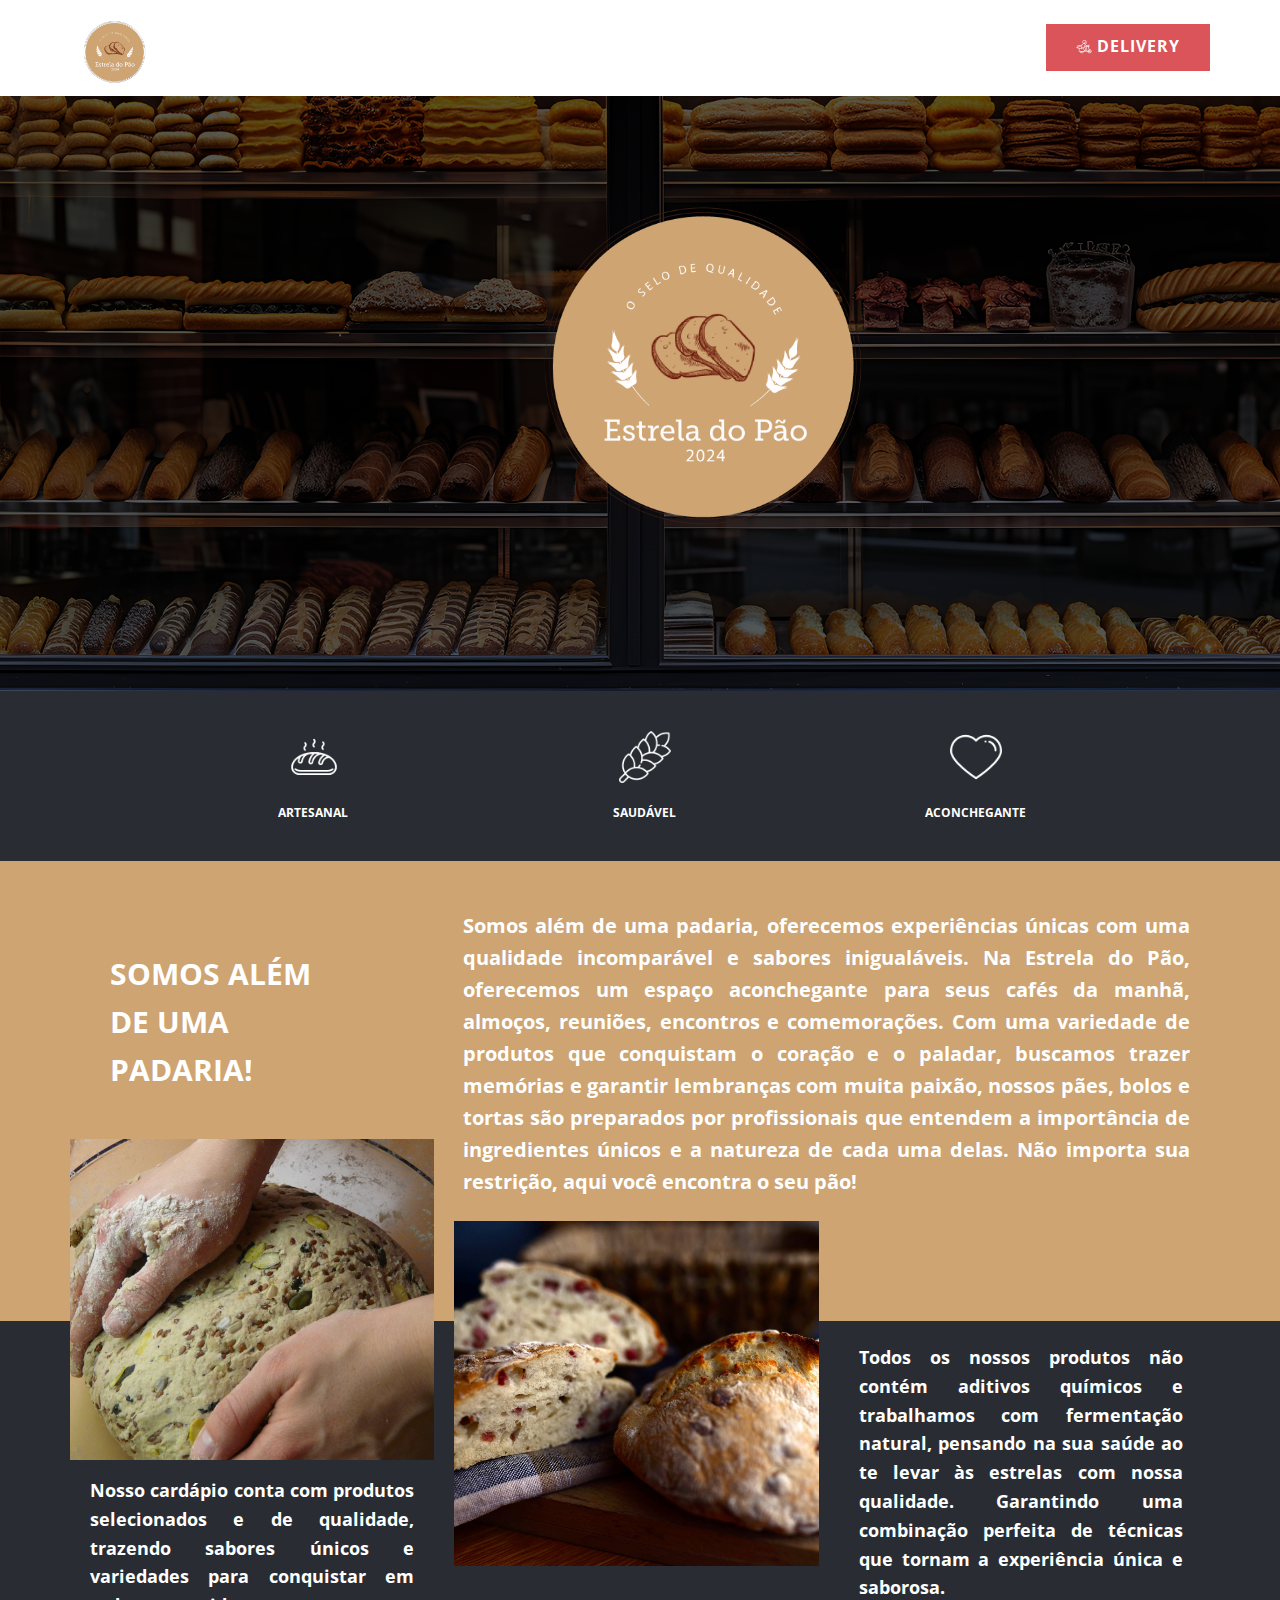
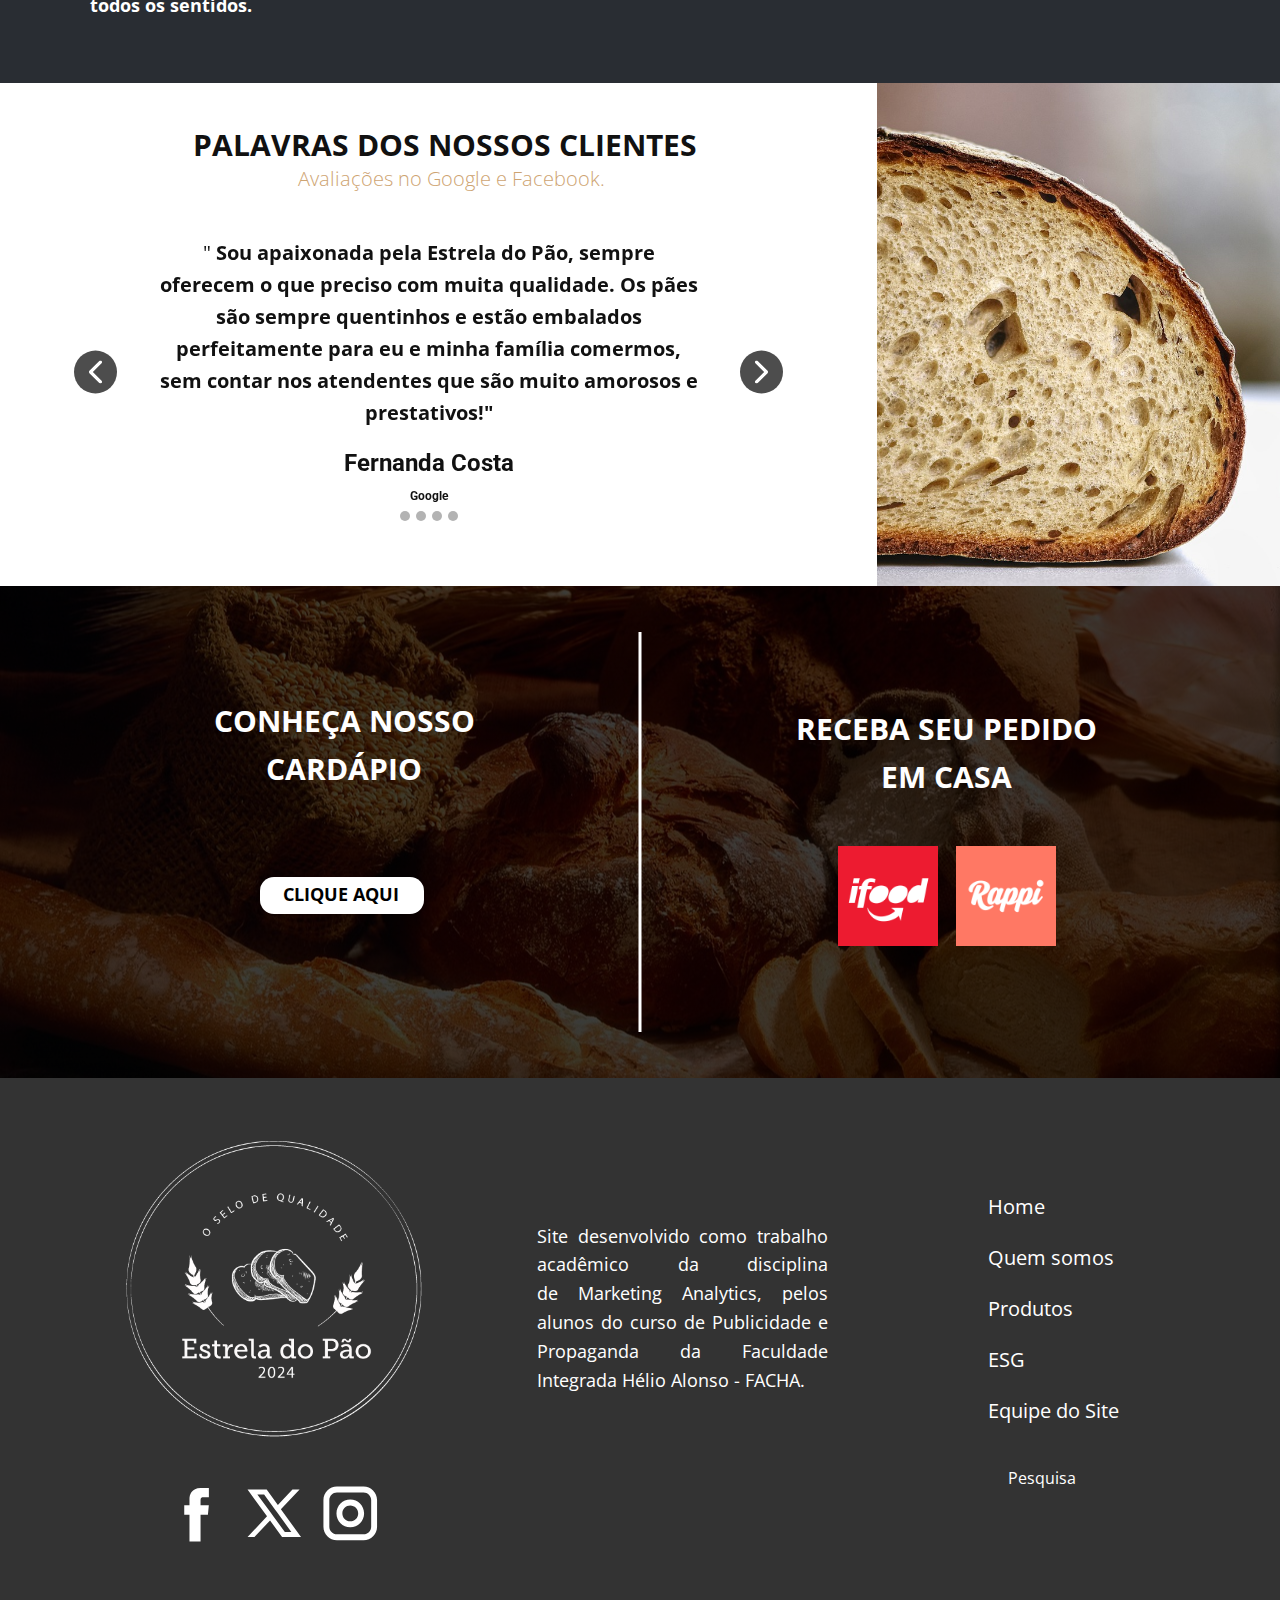
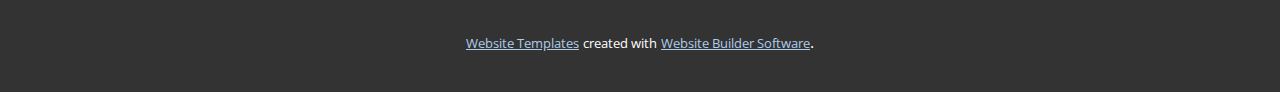
==== commit 5318aeca: "VERSÃO 6 + GOOGLE" ====
--- a/index.html
+++ b/index.html
@@ -1,6 +1,6 @@
 <!DOCTYPE html>
 <html style="font-size: 16px;" lang="pt"><head>
-
+	
 <!-- Google tag (gtag.js) -->
 <script async src="https://www.googletagmanager.com/gtag/js?id=G-VJBK2ZKETP"></script>
 <script>
@@ -10,7 +10,7 @@
 
   gtag('config', 'G-VJBK2ZKETP');
 </script>
-
+	
     <meta name="viewport" content="width=device-width, initial-scale=1.0">
     <meta charset="utf-8">
     <meta name="keywords" content="Estrela do Pão, Padaria, Padaria Artesanal">
@@ -78,23 +78,24 @@
             <div class="u-black u-menu-overlay u-opacity u-opacity-40"></div>
           </div>
         </nav>
-        <a href="tel:+55000000000" class="u-active-custom-color-4 u-align-center u-border-none u-btn u-button-style u-hover-custom-color-4 u-palette-2-base u-text-active-white u-btn-1"><span class="u-file-icon u-icon u-text-white"><img src="images/5637217-6e80303e.png" alt=""></span>&nbsp;DELIVERY 
+        <a href="tel:+5521000000000" class="u-active-custom-color-4 u-align-center u-border-none u-btn u-button-style u-hover-custom-color-4 u-palette-2-base u-text-active-white u-btn-1"><span class="u-file-icon u-icon u-text-white"><img src="images/5637217-6e80303e.png" alt=""></span>&nbsp;DELIVERY 
         </a>
-        <div class="u-hidden-sm u-hidden-xs u-image u-image-circle u-image-contain u-preserve-proportions u-image-1" alt="" data-image-width="1000" data-image-height="1000"></div>
+        <div class="u-hidden-sm u-hidden-xs u-image u-image-circle u-image-contain u-preserve-proportions u-image-1" alt="" data-image-width="1000" data-image-height="1000" data-href="Página-Inicial.html"></div>
       </div></header>
     <section class="u-clearfix u-valign-middle-xl u-section-1" id="carousel_274c">
       <div class="data-layout-selected u-clearfix u-expanded-width u-layout-wrap u-layout-wrap-1">
         <div class="u-layout">
           <div class="u-layout-row">
             <div class="u-container-style u-layout-cell u-left-cell u-size-60 u-layout-cell-1">
-              <div class="u-container-layout u-valign-bottom-lg u-valign-bottom-md u-valign-bottom-sm u-valign-bottom-xl u-container-layout-1">
+              <div class="u-container-layout u-valign-bottom u-container-layout-1">
                 <img class="u-expanded-width-xl u-expanded-width-xs u-image u-image-1" src="images/commercial-8192681_1920.png" data-image-width="1920" data-image-height="1076" alt="Vitrine da Estrela do Pão">
-                <img class="u-image u-image-contain u-image-default u-preserve-proportions u-image-2" src="images/IMG_5976.PNG?rand=1ea8" alt="" data-image-width="1000" data-image-height="1000">
-              </div>
-            </div>
-          </div>
-        </div>
-      </div>
+                <img class="u-hover-feature u-image u-image-contain u-image-default u-preserve-proportions u-image-2" src="images/IMG_5976.PNG?rand=1ea8" alt="" data-image-width="1000" data-image-height="1000">
+              </div>
+            </div>
+          </div>
+        </div>
+      </div>
+      
     </section>
     <section class="u-clearfix u-palette-5-dark-3 u-section-2" id="sec-db1c">
       <div class="u-clearfix u-sheet u-valign-middle-md u-valign-middle-sm u-valign-middle-xs u-valign-top-xl u-sheet-1">
@@ -179,12 +180,12 @@
               <div class="u-container-layout u-container-layout-1">
                 <p class="u-small-text u-text u-text-variant u-text-1"> PALAVRAS DOS NOSSOS CLIENTES</p>
                 <p class="u-small-text u-text u-text-custom-color-3 u-text-variant u-text-2"> Avaliações no Google e Facebook.</p>
-                <div id="carousel-38bd" data-interval="5000" data-u-ride="carousel" class="custom-expanded u-carousel u-slider u-slider-1">
+                <div id="carousel-80e6" data-interval="5000" data-u-ride="carousel" class="custom-expanded u-carousel u-slider u-slider-1">
                   <ol class="u-absolute-hcenter u-carousel-indicators u-carousel-indicators-1">
-                    <li data-u-target="#carousel-38bd" class="u-active u-grey-30 u-shape-circle" data-u-slide-to="0" style="width: 10px; height: 10px;"></li>
-                    <li data-u-target="#carousel-38bd" class="u-grey-30 u-shape-circle" data-u-slide-to="1" style="width: 10px; height: 10px;"></li>
-                    <li data-u-target="#carousel-38bd" class="u-grey-30 u-shape-circle" data-u-slide-to="2" style="width: 10px; height: 10px;"></li>
-                    <li data-u-target="#carousel-38bd" class="u-grey-30 u-shape-circle" data-u-slide-to="3" style="width: 10px; height: 10px;"></li>
+                    <li data-u-target="#carousel-80e6" class="u-active u-grey-30 u-shape-circle" data-u-slide-to="0" style="width: 10px; height: 10px;"></li>
+                    <li data-u-target="#carousel-80e6" class="u-grey-30 u-shape-circle" data-u-slide-to="1" style="width: 10px; height: 10px;"></li>
+                    <li data-u-target="#carousel-80e6" class="u-grey-30 u-shape-circle" data-u-slide-to="2" style="width: 10px; height: 10px;"></li>
+                    <li data-u-target="#carousel-80e6" class="u-grey-30 u-shape-circle" data-u-slide-to="3" style="width: 10px; height: 10px;"></li>
                   </ol>
                   <div class="u-carousel-inner" role="listbox">
                     <div class="u-active u-align-center u-carousel-item u-container-style u-slide">
@@ -227,7 +228,7 @@
                       </div>
                     </div>
                   </div>
-                  <a class="u-absolute-vcenter u-carousel-control u-carousel-control-prev u-grey-70 u-hidden-xs u-icon-circle u-spacing-10 u-carousel-control-1" href="#carousel-38bd" role="button" data-u-slide="prev">
+                  <a class="u-absolute-vcenter u-carousel-control u-carousel-control-prev u-grey-70 u-hidden-xs u-icon-circle u-spacing-10 u-carousel-control-1" href="#carousel-80e6" role="button" data-u-slide="prev">
                     <span aria-hidden="true">
                       <svg viewBox="0 0 451.847 451.847"><path d="M97.141,225.92c0-8.095,3.091-16.192,9.259-22.366L300.689,9.27c12.359-12.359,32.397-12.359,44.751,0
 c12.354,12.354,12.354,32.388,0,44.748L173.525,225.92l171.903,171.909c12.354,12.354,12.354,32.391,0,44.744
@@ -239,7 +240,7 @@
 c-12.354,12.365-32.386,12.365-44.745,0l-194.29-194.281C100.226,242.115,97.141,234.018,97.141,225.92z"></path></svg>
                     </span>
                   </a>
-                  <a class="u-absolute-vcenter u-carousel-control u-carousel-control-next u-grey-70 u-hidden-xs u-icon-circle u-spacing-10 u-carousel-control-2" href="#carousel-38bd" role="button" data-u-slide="next">
+                  <a class="u-absolute-vcenter u-carousel-control u-carousel-control-next u-grey-70 u-hidden-xs u-icon-circle u-spacing-10 u-carousel-control-2" href="#carousel-80e6" role="button" data-u-slide="next">
                     <span aria-hidden="true">
                       <svg viewBox="0 0 451.846 451.847"><path d="M345.441,248.292L151.154,442.573c-12.359,12.365-32.397,12.365-44.75,0c-12.354-12.354-12.354-32.391,0-44.744
 L278.318,225.92L106.409,54.017c-12.354-12.359-12.354-32.394,0-44.748c12.354-12.359,32.391-12.359,44.75,0l194.287,194.284
@@ -268,7 +269,7 @@
           <a class="u-active-none u-border-none u-btn u-button-link u-button-style u-hover-none u-none u-text-white u-btn-1" href="#">CONHEÇA NOSSO CARDÁPIO</a>
         </p>
         <p class="u-align-center u-small-text u-text u-text-variant u-text-2">RECEBA SEU PEDIDO EM CASA </p>
-        <a href="https://nicepage.com/website-design" class="u-active-custom-color-4 u-border-none u-btn u-btn-round u-button-style u-hover-custom-color-3 u-radius u-text-active-white u-text-black u-text-hover-white u-white u-btn-2">CLIQUE AQUI</a>
+        <a href="https://www.canva.com/design/DAGBNshtW_s/yE5aLWk1oq0goLSJoG2MQg/view?utm_content=DAGBNshtW_s&amp;utm_campaign=designshare&amp;utm_medium=link&amp;utm_source=editor" class="u-active-custom-color-4 u-border-none u-btn u-btn-round u-button-style u-hover-custom-color-3 u-radius u-text-active-white u-text-black u-text-hover-white u-white u-btn-2" target="_blank">CLIQUE AQUI</a>
         <img class="u-hover-feature u-image u-image-default u-preserve-proportions u-image-1" src="images/iFood-amplia-apoio-aos-entregadores-e-reforca-iniciativas-de-transparencia.png" alt="LOGO IFOOD" data-image-width="512" data-image-height="512">
         <img class="u-hover-feature u-image u-image-default u-preserve-proportions u-image-2" src="images/Rappi_backgr_logo.png" alt="LOGO RAPPI" data-image-width="960" data-image-height="960">
       </div>
@@ -323,6 +324,11 @@
             <div class="u-container-style u-list-item u-repeater-item">
               <div class="u-container-layout u-similar-container u-container-layout-5">
                 <a href="Equipe.html" class="u-border-active-custom-color-3 u-border-hover-custom-color-3 u-btn u-button-style u-custom-item u-none u-text-hover-custom-color-3 u-text-white u-btn-5">Equipe do Site</a>
+              </div>
+            </div>
+            <div class="u-container-style u-list-item u-repeater-item">
+              <div class="u-container-layout u-similar-container u-container-layout-6">
+                <a href="PESQUISA.html" class="u-border-active-custom-color-3 u-border-hover-custom-color-3 u-btn u-button-style u-custom-item u-none u-text-hover-custom-color-3 u-text-white u-btn-6">Pesquisa </a>
               </div>
             </div>
           </div>
@@ -343,4 +349,4 @@
         <svg class="u-svg-content" enable-background="new 0 0 551.13 551.13" viewBox="0 0 551.13 551.13" xmlns="http://www.w3.org/2000/svg" id="svg-1d98"><path d="m275.565 189.451 223.897 223.897h51.668l-275.565-275.565-275.565 275.565h51.668z"></path></svg>
     </span>
   
-</body></html>+</body></html>
